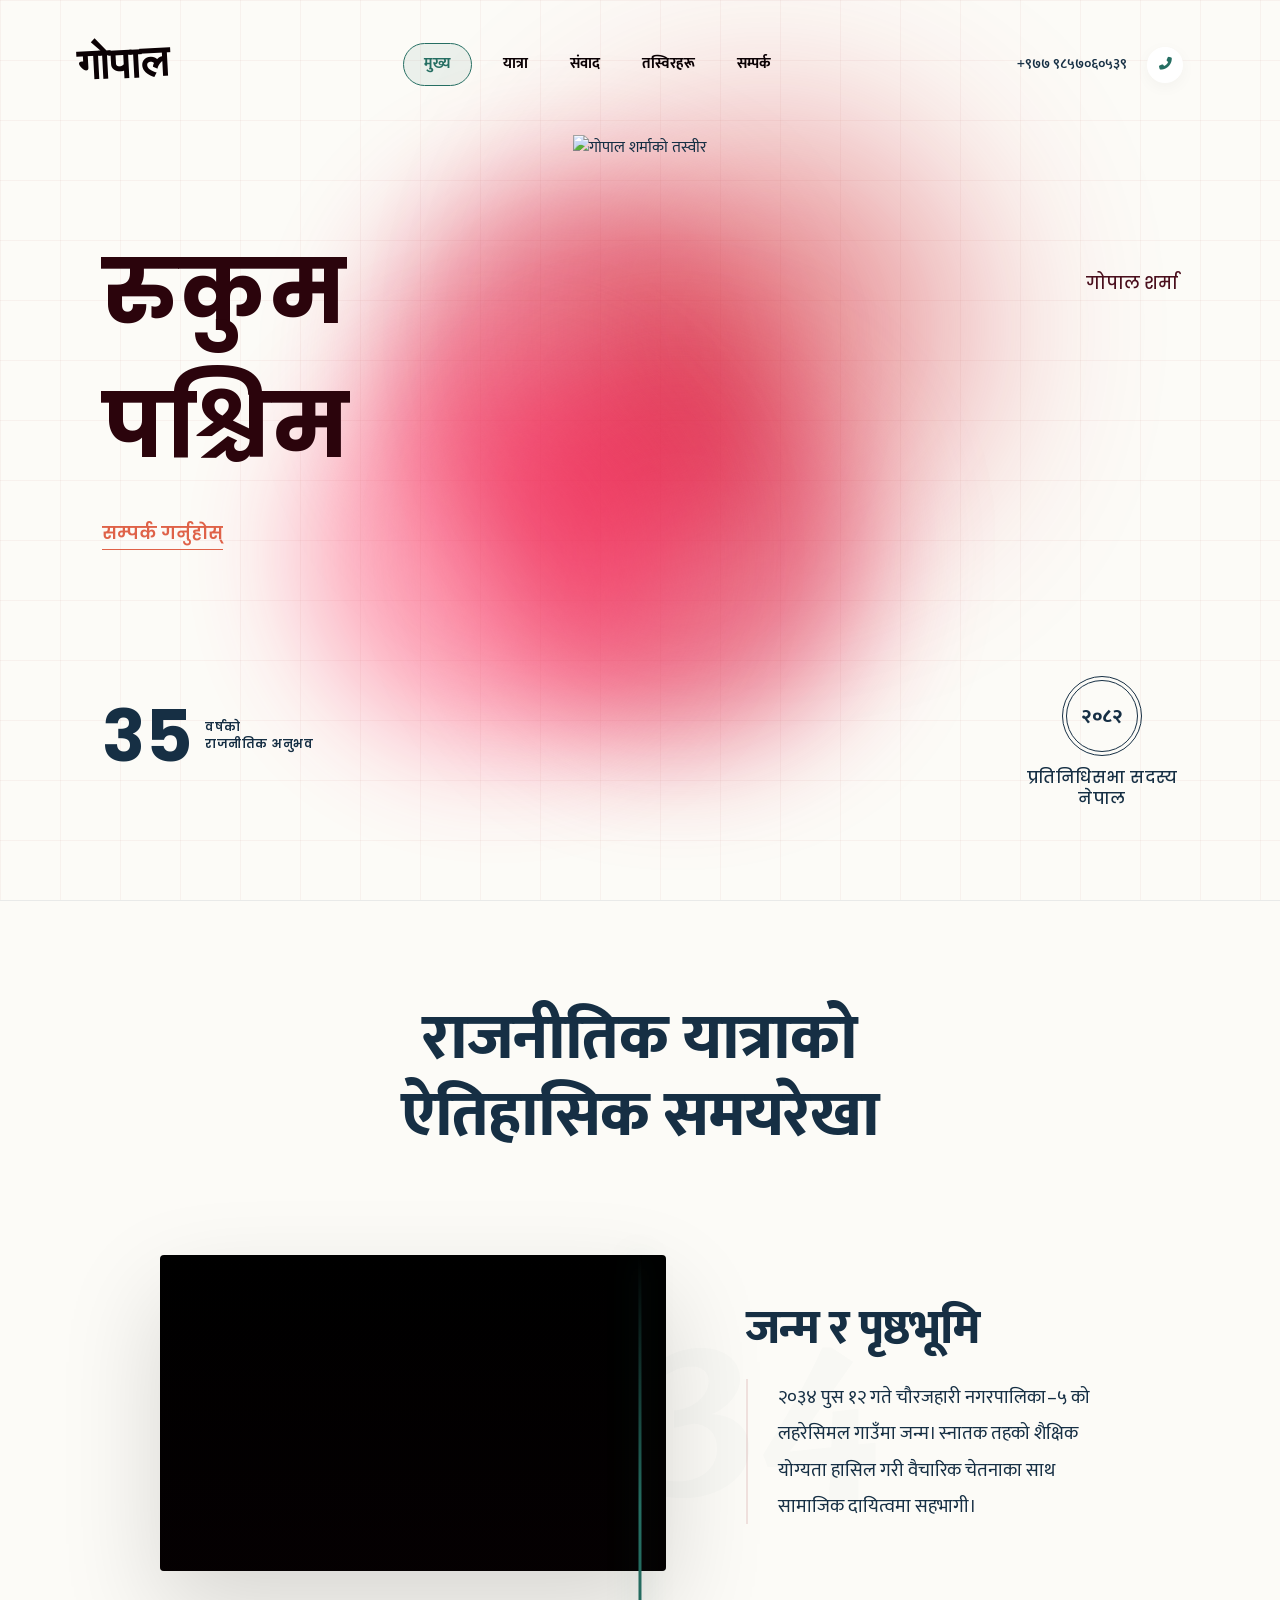
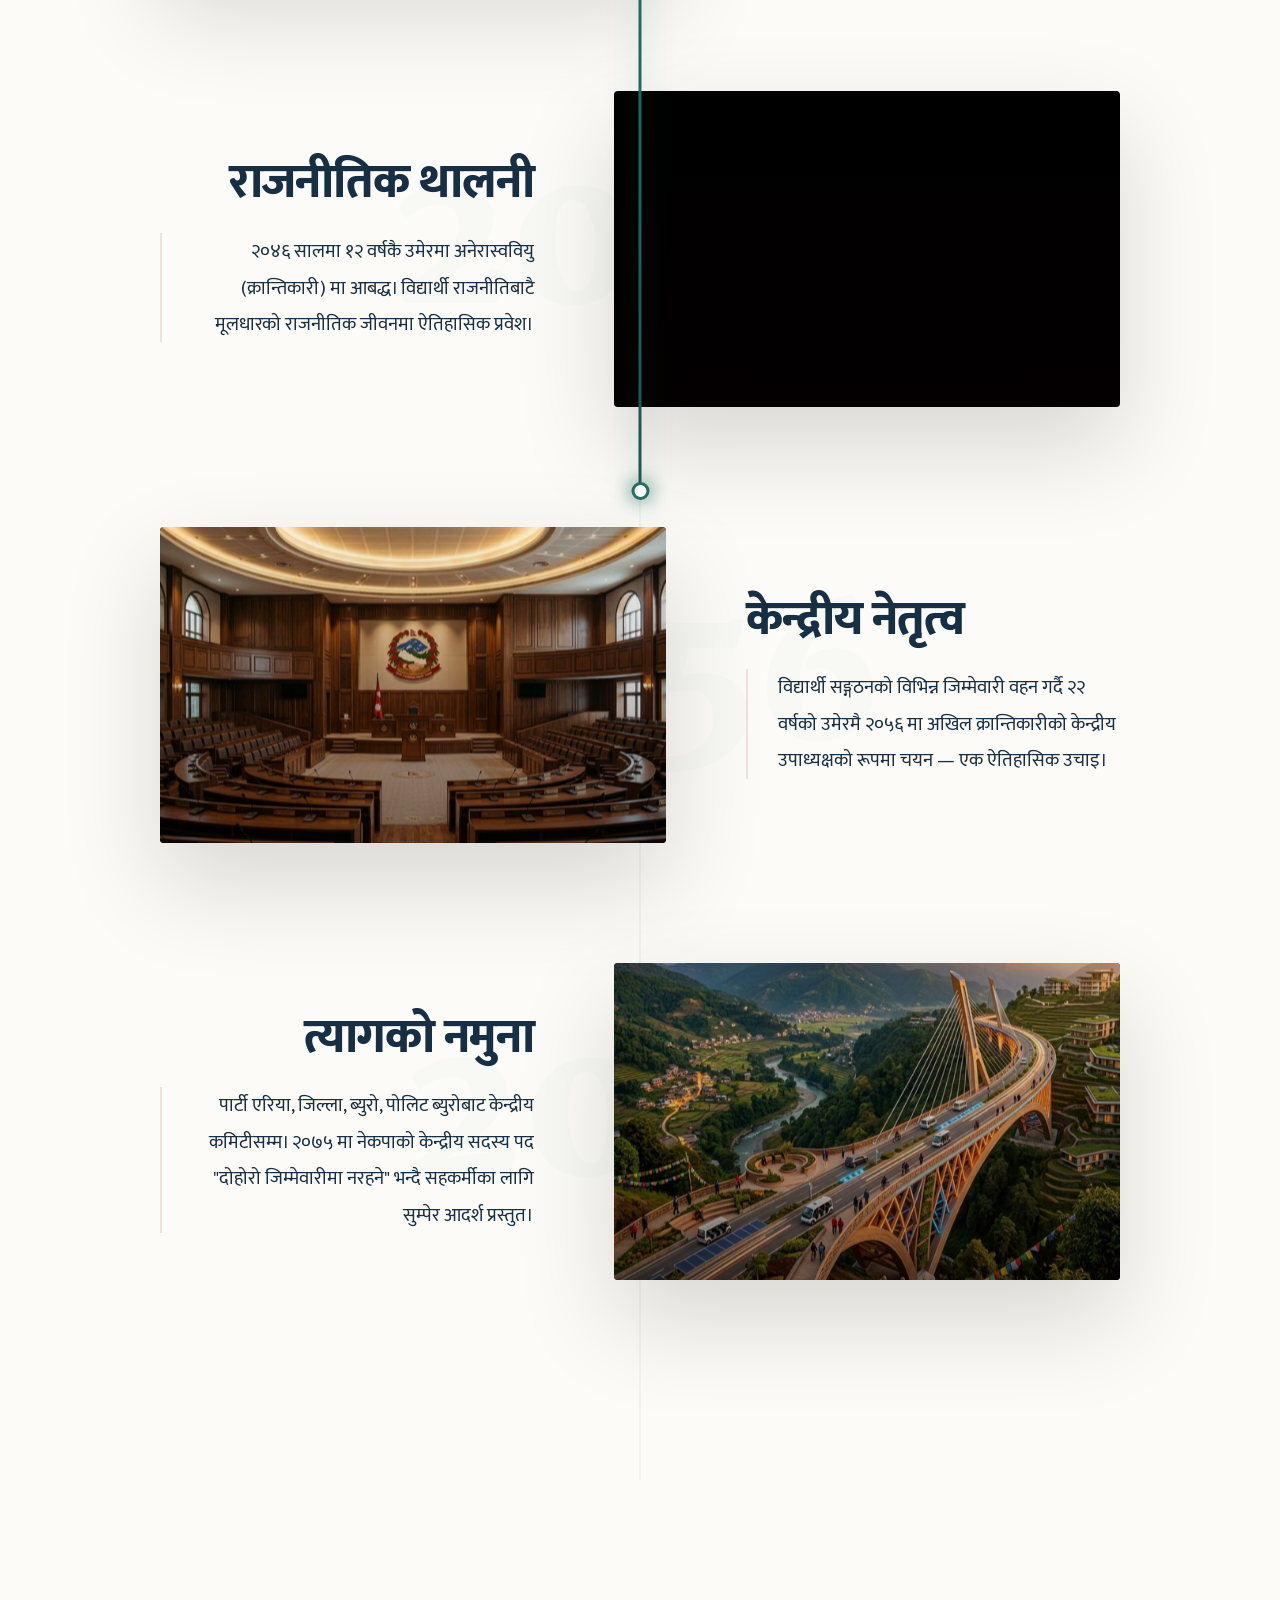
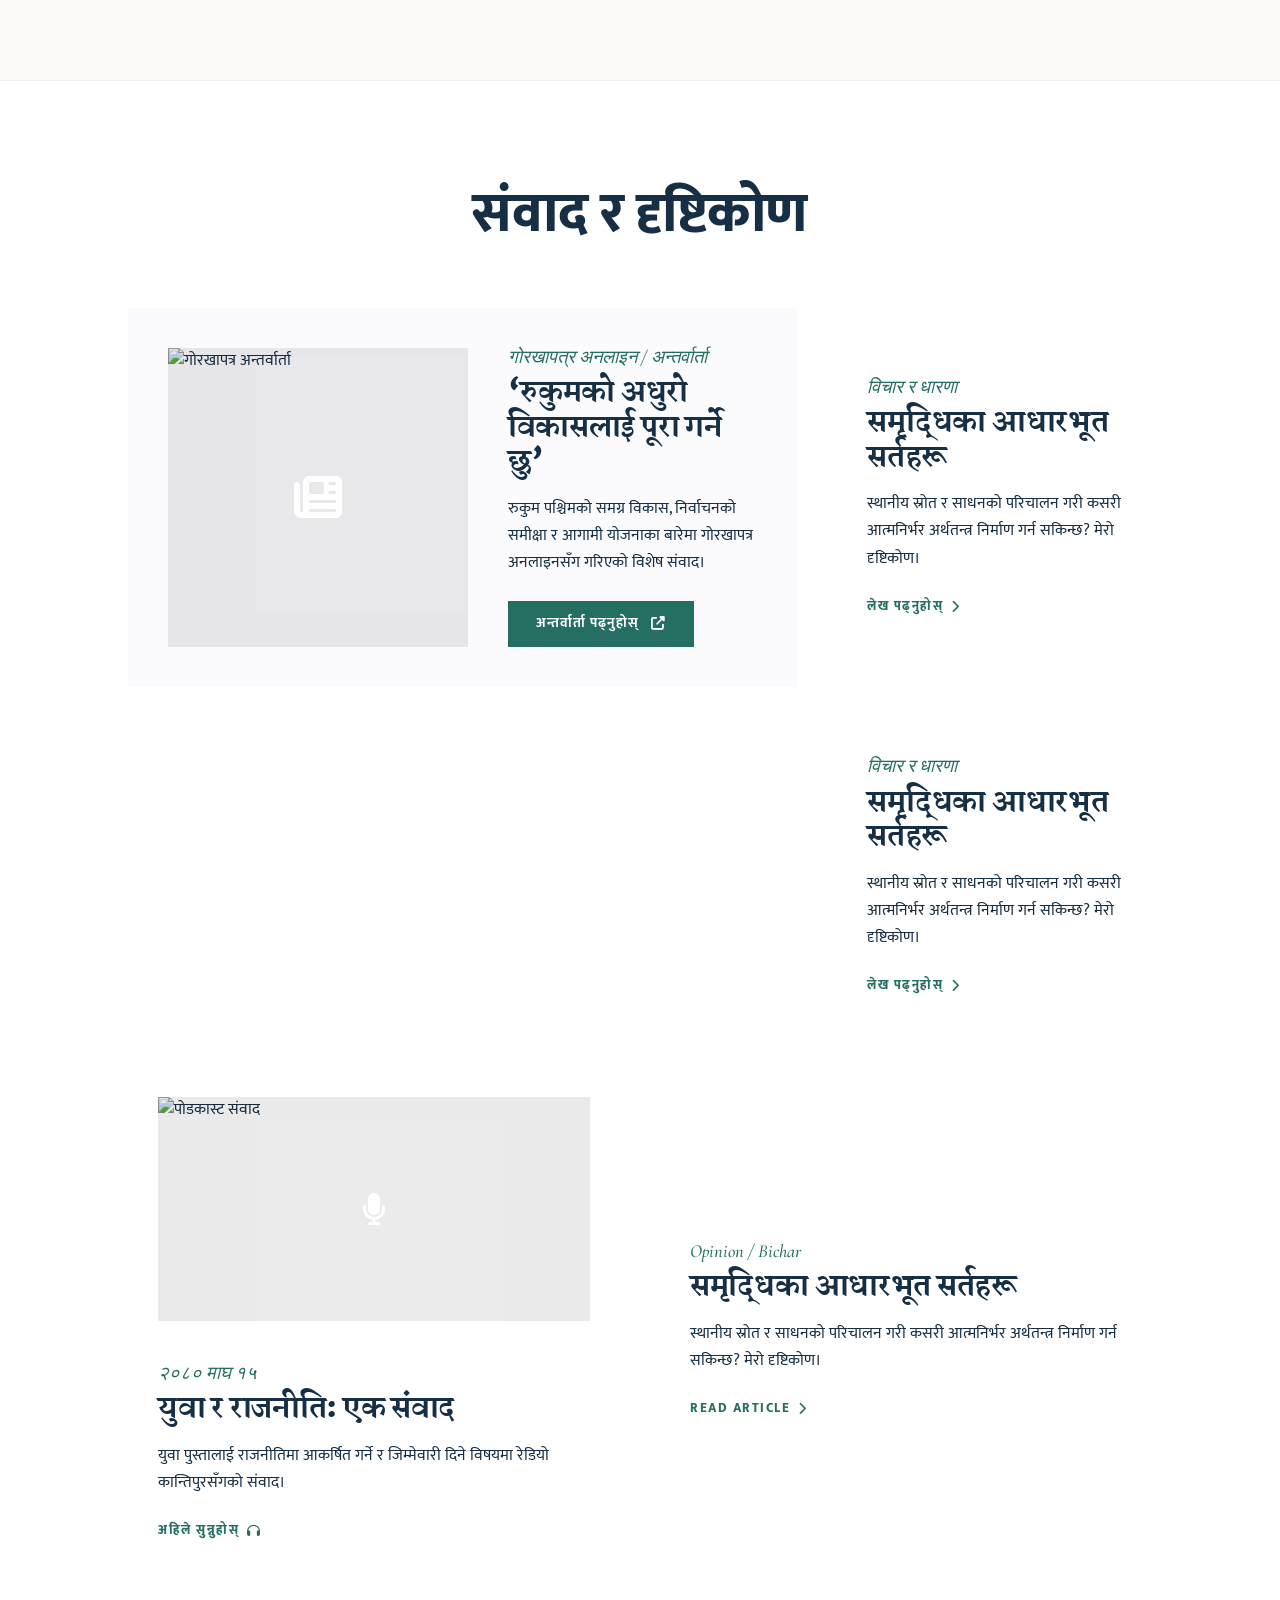
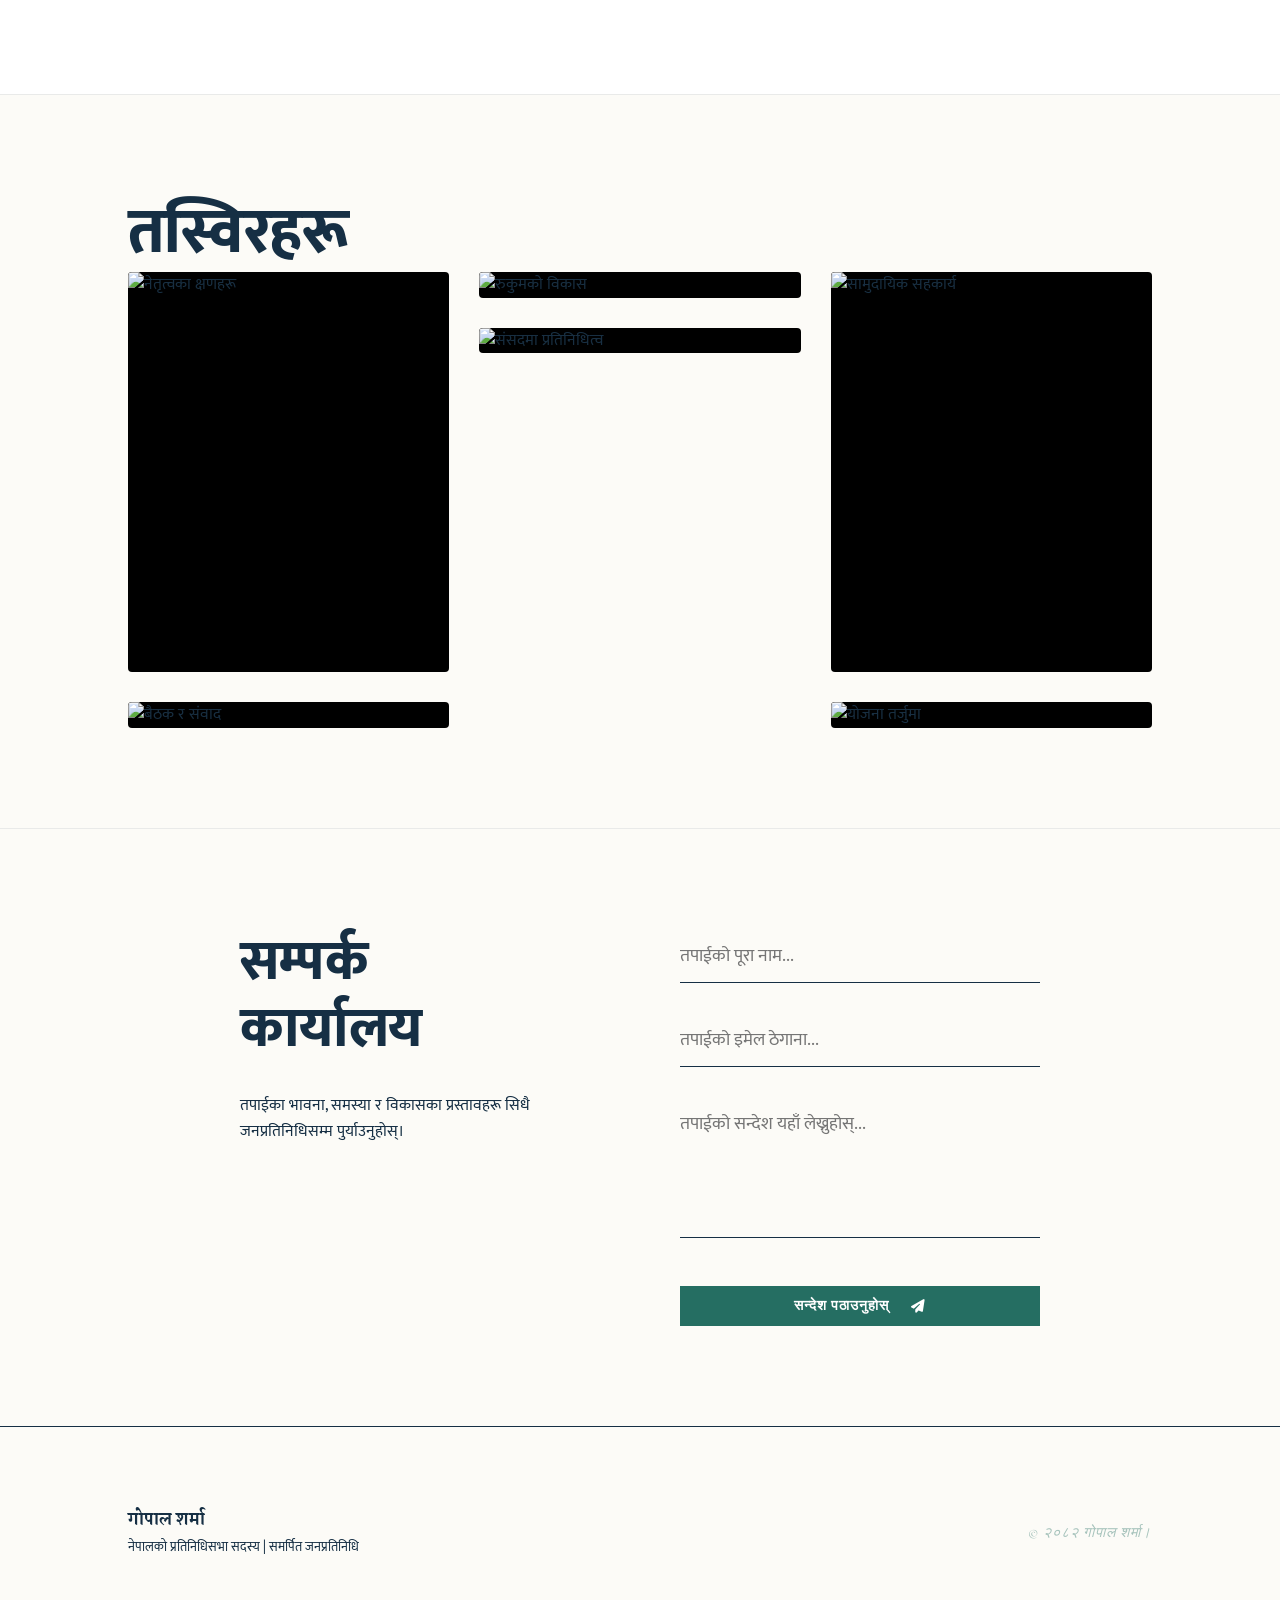
==== index.html @ e1421830 "Add files via upload" ====
<!DOCTYPE html>
<html lang="ne">

<head>
    <meta charset="UTF-8">
    <meta name="viewport" content="width=device-width, initial-scale=1.0">
    <title>गोपाल शर्मा</title>
    <link rel="stylesheet" href="style.css">
    <link rel="stylesheet" href="https://cdnjs.cloudflare.com/ajax/libs/font-awesome/6.4.0/css/all.min.css">
    <meta name="description" content="रुकुम पश्चिमका जनप्रतिनिधि गोपाल शर्माको आधिकारिक संकलन र कार्ययात्राको अभिलेख।">
</head>

<body>

    <div id="cursor"></div>
    <div id="cursor-follower"></div>

    <!-- Cinematic Mobile Nav Overlay -->
    <div class="nav-overlay" id="nav-overlay">
        <button class="nav-overlay-close" id="nav-close" aria-label="Close Menu">
            <i class="fas fa-times"></i>
        </button>

        <div class="nav-overlay-content">
            <div class="nav-overlay-links">
                <a href="#hero" onclick="closeNav()"><span>मुख्य</span></a>
                <a href="#experience" onclick="closeNav()"><span>यात्रा</span></a>
                <a href="#dialogue" onclick="closeNav()"><span>संवाद</span></a>
                <a href="#gallery" onclick="closeNav()"><span>तस्विरहरू</span></a>
                <a href="#contact" onclick="closeNav()"><span>सम्पर्क</span></a>
            </div>

            <div class="nav-overlay-footer">
                <div class="nav-footer-contact">
                    <a href="tel:+9779857060539" class="footer-phone">+९७७ ९८५७०६०५३९</a>
                </div>
                <div class="nav-footer-social">
                    <a href="#"><i class="fab fa-facebook-f"></i></a>
                    <a href="#"><i class="fab fa-twitter"></i></a>
                    <a href="#"><i class="fab fa-instagram"></i></a>
                </div>
                <div class="nav-footer-signature">गोपाल शर्मा</div>
            </div>
        </div>
    </div>

    <!-- Navigation -->
    <nav class="nav-reference">
        <div class="logo-cursive" onclick="window.scrollTo({top:0, behavior:'smooth'})">गोपाल</div>
        <ul class="nav-links nav-links-reference">
            <li><a href="#hero" class="active-pill">मुख्य</a></li>
            <li><a href="#experience">यात्रा</a></li>
            <li><a href="#dialogue">संवाद</a></li>
            <li><a href="#gallery">तस्विरहरू</a></li>
            <li><a href="#contact">सम्पर्क</a></li>
        </ul>
        <div class="nav-contact">
            <span class="phone-number">+९७७ ९८५७०६०५३९</span>
            <div class="phone-icon-circle"><i class="fas fa-phone-alt"></i></div>
            <a href="tel:+9779857060539"><button class="menu-trigger" id="menu-open" aria-label="Menu">
                    <i class="fas fa-bars"></i>
                </button></a>
        </div>
    </nav>

    <!-- ══ HERO — Pixel Perfect Clone ══ -->
    <section class="hero" id="hero">
        <!-- Graphic backdrop (Layered Brush Strokes) -->
        <div class="hero-graphics-container">
            <div class="brush-stroke stroke-1"></div>
            <div class="brush-stroke stroke-2"></div>
            <div class="brush-stroke stroke-3"></div>
            <div class="brush-stroke stroke-4"></div>
        </div>

        <!-- ── Left Content (Headline) ── -->
        <div class="hero-left-content">
            <h1 class="hero-headline">
                <span>रुकुम</span><br><span>पश्चिम</span>
            </h1>
            <a href="#contact" class="hero-sublink">सम्पर्क गर्नुहोस्</a>
        </div>

        <!-- ── Right Content (Philosophy) ── -->
        <div class="hero-right-content">
            <p class="hero-philosophy">
                गोपाल शर्मा
            </p>
        </div>

        <!-- ── Central Photo ── -->
        <div class="hero-photo-wrapper">
            <!-- Cutout portrait with transparent background -->
            <img src="gopal_sharma_cutout_1774948306311.png" alt="गोपाल शर्माको तस्वीर"
                style="mix-blend-mode: multiply;">
        </div>

        <!-- ── Stats Group ── -->
        <div id="hero-stats-group">
            <div class="hero-bottom-left">
                <div class="hero-exp-number">३५</div>
                <div class="hero-exp-text">वर्षको<br>राजनीतिक अनुभव</div>
            </div>

            <div class="hero-bottom-right">
                <div class="hero-seal">
                    <!-- <i class="fas fa-flag" style="margin-top: 25px; margin-bottom: 2px;"></i> -->
                    <span>२०८२</span>
                </div>
                <div class="hero-cert-text">
                    प्रतिनिधिसभा सदस्य<br>नेपाल
                </div>
            </div>
        </div>
    </section>

    <!-- Section: Animated Documentary Timeline -->
    <section class="section" id="experience" style="border-top: var(--border-fine); overflow: hidden;">
        <div class="section-header reveal" style="margin-bottom: 40px; text-align: center;">
            <h2 style="font-size: 4rem;">राजनीतिक यात्राको <br>ऐतिहासिक समयरेखा</h2>
        </div>

        <div class="timeline-container">
            <div class="timeline-line"></div>
            <div class="timeline-progress" id="timeline-progress"></div>

            <!-- Milestone 1 -->
            <div class="timeline-item reveal" data-year="2034" data-color="#fdfdfb">
                <div class="timeline-media">
                    <img src="https://images.unsplash.com/photo-1544256718-3bcf237f3974?auto=format&fit=crop&q=80&w=800"
                        alt="जन्मस्थल" class="parallax-img">
                </div>
                <div class="timeline-content">
                    <h3>जन्म र पृष्ठभूमि</h3>
                    <p>२०३४ पुस १२ गते चौरजहारी नगरपालिका–५ को लहरेसिमल गाउँमा जन्म। स्नातक तहको शैक्षिक योग्यता हासिल
                        गरी वैचारिक चेतनाका साथ सामाजिक दायित्वमा सहभागी।</p>
                </div>
            </div>

            <!-- Milestone 2 -->
            <div class="timeline-item reveal" data-year="2046" data-color="#fbfdfc">
                <div class="timeline-media">
                    <img src="https://images.unsplash.com/photo-1517486808906-6ca8b3f04846?auto=format&fit=crop&q=80&w=800"
                        alt="राजनीतिक प्रवेश" class="parallax-img">
                </div>
                <div class="timeline-content">
                    <h3>राजनीतिक थालनी</h3>
                    <p>२०४६ सालमा १२ वर्षकै उमेरमा अनेरास्ववियु (क्रान्तिकारी) मा आबद्ध। विद्यार्थी राजनीतिबाटै मूलधारको
                        राजनीतिक जीवनमा ऐतिहासिक प्रवेश।</p>
                </div>
            </div>

            <!-- Milestone 3 -->
            <div class="timeline-item reveal" data-year="2056" data-color="#f2f5f7">
                <div class="timeline-media">
                    <img src="parliament.png" alt="संसदमा नेतृत्व" class="parallax-img">
                </div>
                <div class="timeline-content">
                    <h3>केन्द्रीय नेतृत्व</h3>
                    <p>विद्यार्थी सङ्गठनको विभिन्न जिम्मेवारी वहन गर्दै २२ वर्षको उमेरमै २०५६ मा अखिल क्रान्तिकारीको
                        केन्द्रीय उपाध्यक्षको रूपमा चयन — एक ऐतिहासिक उचाइ।</p>
                </div>
            </div>

            <!-- Milestone 4 -->
            <div class="timeline-item reveal" data-year="2075" data-color="#fdf5f0">
                <div class="timeline-media">
                    <img src="vision.png" alt="त्याग र निष्ठा" class="parallax-img">
                </div>
                <div class="timeline-content">
                    <h3>त्यागको नमुना</h3>
                    <p>पार्टी एरिया, जिल्ला, ब्युरो, पोलिट ब्युरोबाट केन्द्रीय कमिटीसम्म। २०७५ मा नेकपाको केन्द्रीय
                        सदस्य पद "दोहोरो जिम्मेवारीमा नरहने" भन्दै सहकर्मीका लागि सुम्पेर आदर्श प्रस्तुत।</p>
                </div>
            </div>
        </div>
    </section>

    <!-- Section: Dialogue & Perspective (সংवाद र दृष्टिकोण) -->
    <section class="section" id="dialogue" style="background: #fff; border-top: var(--border-fine);">
        <div class="section-header reveal" style="margin-bottom: 60px; text-align: center;">
            <h2 style="font-size: 3.5rem;">संवाद र दृष्टिकोण</h2>
        </div>

        <div class="dialogue-grid">
            <!-- Interview 1 (Actual: Gorkhapatra) -->
            <div class="dialogue-card featured reveal">
                <div class="dialogue-media">
                    <img src="https://images.unsplash.com/photo-1542601906990-b4d3fb778b09?auto=format&fit=crop&q=80&w=1200"
                        alt="गोरखापत्र अन्तर्वार्ता">
                    <div class="play-overlay"><i class="fas fa-newspaper"></i></div>
                </div>
                <div class="dialogue-info">
                    <span class="dialogue-category">गोरखापत्र अनलाइन / अन्तर्वार्ता</span>
                    <h3>‘रुकुमको अधुरो विकासलाई पूरा गर्ने छु’</h3>
                    <p>रुकुम पश्चिमको समग्र विकास, निर्वाचनको समीक्षा र आगामी योजनाका बारेमा गोरखापत्र अनलाइनसँग गरिएको
                        विशेष संवाद।</p>
                    <a href="https://gorkhapatraonline.com/news/197079?sfnsn=mo&fbclid=IwY2xjawQ4HwpleHRuA2FlbQIxMQBzcnRjBmFwcF9pZBAyMjIwMzkxNzg4MjAwODkyAAEeGatjPQT_PVmodezE8gwzXPkPIyHGdI7baO7v7HlEfs2R1VEanMr1zlzvR-w_aem_E6s-AV8Fl-Jhq-TrzzVeHA"
                        target="_blank" class="btn-silk">अन्तर्वार्ता पढ्नुहोस् <i
                            class="fas fa-external-link-alt"></i></a>
                </div>
            </div>

            <!-- Opinion 1 -->
            <div class="dialogue-card reveal">
                <div class="dialogue-info">
                    <span class="dialogue-category">विचार र धारणा</span>
                    <h3>समृद्धिका आधारभूत सर्तहरू</h3>
                    <p>स्थानीय स्रोत र साधनको परिचालन गरी कसरी आत्मनिर्भर अर्थतन्त्र निर्माण गर्न सकिन्छ? मेरो
                        दृष्टिकोण।</p>
                    <a href="#" class="btn-silk-text">लेख पढ्नुहोस् <i class="fas fa-chevron-right"></i></a>
                </div>
            </div>

            <!-- Opinion 1 -->
            <div class="dialogue-card reveal">
                <div class="dialogue-info">
                    <span class="dialogue-category">विचार र धारणा</span>
                    <h3>समृद्धिका आधारभूत सर्तहरू</h3>
                    <p>स्थानीय स्रोत र साधनको परिचालन गरी कसरी आत्मनिर्भर अर्थतन्त्र निर्माण गर्न सकिन्छ? मेरो
                        दृष्टिकोण।</p>
                    <a href="#" class="btn-silk-text">लेख पढ्नुहोस् <i class="fas fa-chevron-right"></i></a>
                </div>
            </div>

            <!-- Interview 2 -->
            <div class="dialogue-card reveal">
                <div class="dialogue-media">
                    <img src="https://images.unsplash.com/photo-1590602847861-f357a9332bbc?auto=format&fit=crop&q=80&w=800"
                        alt="पोडकास्ट संवाद">
                    <div class="play-overlay-small"><i class="fas fa-microphone"></i></div>
                </div>
                <div class="dialogue-info">
                    <span class="dialogue-date">२०८० माघ १५</span>
                    <h3>युवा र राजनीति: एक संवाद</h3>
                    <p>युवा पुस्तालाई राजनीतिमा आकर्षित गर्ने र जिम्मेवारी दिने विषयमा रेडियो कान्तिपुरसँगको संवाद।</p>
                    <a href="#" class="btn-silk-text">अहिले सुन्नुहोस् <i class="fas fa-headphones"></i></a>
                </div>
            </div>

            <!-- Opinion 1 -->
            <div class="dialogue-card reveal">
                <div class="dialogue-info">
                    <span class="dialogue-category">Opinion / Bichar</span>
                    <h3>समृद्धिका आधारभूत सर्तहरू</h3>
                    <p>स्थानीय स्रोत र साधनको परिचालन गरी कसरी आत्मनिर्भर अर्थतन्त्र निर्माण गर्न सकिन्छ? मेरो
                        दृष्टिकोण।</p>
                    <a href="#" class="btn-silk-text">Read Article <i class="fas fa-chevron-right"></i></a>
                </div>
            </div>
        </div>
    </section>

    <!-- ══ Media Gallery — Journey in Pictures ══ -->
    <section class="section" id="gallery" style="background: var(--bg-cream); border-top: var(--border-fine);">
        <div class="reveal">
            <div class="section-header">
                <h2 style="font-size: 4rem;">तस्विरहरू</h2>
            </div>

            <div class="gallery-grid">
                <div class="gallery-item tall">
                    <img src="https://images.unsplash.com/photo-1529107386315-e1a2ed48a620?q=80&w=2070&auto=format&fit=crop"
                        alt="नेतृत्वका क्षणहरू">
                </div>
                <div class="gallery-item">
                    <img src="https://images.unsplash.com/photo-1517048676732-d65bc937f952?q=80&w=2070&auto=format&fit=crop"
                        alt="बैठक र संवाद">
                </div>
                <div class="gallery-item wide">
                    <img src="https://images.unsplash.com/photo-1511632765486-a01980e01a18?q=80&w=2070&auto=format&fit=crop"
                        alt="रुकुमको विकास">
                </div>
                <div class="gallery-item">
                    <img src="https://images.unsplash.com/photo-1540317580384-e5d43616b9aa?q=80&w=1974&auto=format&fit=crop"
                        alt="संसदमा प्रतिनिधित्व">
                </div>
                <div class="gallery-item tall">
                    <img src="https://images.unsplash.com/photo-1531482615713-2afd69097998?q=80&w=2070&auto=format&fit=crop"
                        alt="सामुदायिक सहकार्य">
                </div>
                <div class="gallery-item">
                    <img src="https://images.unsplash.com/photo-1517245386807-bb43f82c33c4?q=80&w=2070&auto=format&fit=crop"
                        alt="योजना तर्जुमा">
                </div>
            </div>
        </div>
    </section>

    <!-- ══ Cinematic Media Lightbox ══ -->
    <div id="lightbox-modal" class="lightbox-modal">
        <span class="lightbox-close" id="lightbox-close">&times;</span>
        <div class="lightbox-content">
            <img id="lightbox-img" src="" alt="पूरा स्क्रीन तस्विर">
        </div>
    </div>

    <!-- Contact -->
    <section class="section" id="contact" style="border-top: var(--border-fine);">
        <div class="reveal">
            <div style="max-width: 800px; margin: 0 auto; display: grid; grid-template-columns: 1fr 1fr; gap: 80px;">
                <div>
                    <h2 style="font-size: 3.5rem;">सम्पर्क <br>कार्यालय</h2>
                    <p style="margin-top: 30px; color: var(--text-dim);">तपाईका भावना, समस्या र विकासका प्रस्तावहरू सिधै
                        जनप्रतिनिधिसम्म पुर्याउनुहोस्।</p>
                </div>
                <form id="contact-form" style="text-align: left;">
                    <div style="margin-bottom: 30px;">
                        <input type="text" name="name" required placeholder="तपाईको पूरा नाम..."
                            style="width:100%; background: transparent; border: none; border-bottom: 1px solid var(--text); padding: 12px 0; outline: none; font-family: 'Mukta'; font-size: 1.1rem; color: var(--text);">
                    </div>
                    <div style="margin-bottom: 30px;">
                        <input type="email" name="email" required placeholder="तपाईको इमेल ठेगाना..."
                            style="width:100%; background: transparent; border: none; border-bottom: 1px solid var(--text); padding: 12px 0; outline: none; font-family: 'Mukta'; font-size: 1.1rem; color: var(--text);">
                    </div>
                    <!-- Honeypot (Spam Protection) -->
                    <input type="text" name="_gotcha" style="display:none">
                    <div style="margin-bottom: 40px;">
                        <textarea name="message" required placeholder="तपाईको सन्देश यहाँ लेख्नुहोस्..." rows="4"
                            style="width:100%; background: transparent; border: none; border-bottom: 1px solid var(--text); padding: 12px 0; outline: none; font-family: 'Mukta'; font-size: 1.1rem; color: var(--text); resize: none;"></textarea>
                    </div>
                    <button type="submit" class="btn-silk" id="submit-btn"
                        style="width: 100%; justify-content: center; border: none; cursor: pointer;">
                        <span>सन्देश पठाउनुहोस्</span>
                        <i class="fas fa-paper-plane" style="margin-left: 10px;"></i>
                    </button>
                </form>

                <!-- Cinematic Success Modal -->
                <div id="success-modal" class="success-modal">
                    <div class="success-card">
                        <div class="success-icon"><i class="fas fa-check"></i></div>
                        <h2>सन्देश प्राप्त भयो!</h2>
                        <p>हामी तपाईंको सन्देशको समीक्षा गर्नेछौं र चाँडै सम्पर्क गर्नेछौं।</p>
                        <button onclick="closeSuccessModal()" class="btn-silk-text">बन्द गर्नुहोस्</button>
                    </div>
                </div>
            </div>
        </div>
    </section>

    <!-- Footer -->
    <footer
        style="padding: 80px 10%; border-top: 1px solid var(--text); display: flex; justify-content: space-between; align-items: center; flex-wrap: wrap; gap: 20px;">
        <div>
            <div class="logo" style="font-family: 'Martel'; font-weight: 900;">गोपाल शर्मा</div>
            <p style="font-size: 0.8rem; color: var(--text-dim); margin-top: 5px;">नेपालको प्रतिनिधिसभा सदस्य | समर्पित
                जनप्रतिनिधि</p>
        </div>
        <p class="label-eng" style="opacity: 0.4;">&copy; २०८२ गोपाल शर्मा।</p>
    </footer>

    <script src="script.js"></script>
    <script>
        // Mobile nav toggle
        const menuOpen = document.getElementById('menu-open');
        const navOverlay = document.getElementById('nav-overlay');
        const navClose = document.getElementById('nav-close');

        menuOpen && menuOpen.addEventListener('click', () => {
            navOverlay.classList.add('open');
        });
        navClose && navClose.addEventListener('click', closeNav);

        function closeNav() {
            navOverlay.classList.remove('open');
        }

        // Close overlay on anchor click
        document.querySelectorAll('.nav-overlay a').forEach(a => {
            a.addEventListener('click', () => {
                closeNav();
                const target = document.querySelector(a.getAttribute('href'));
                if (target) window.scrollTo({ top: target.offsetTop, behavior: 'smooth' });
            });
        });
    </script>
</body>

</html>
---- style.css ----
@import url('https://fonts.googleapis.com/css2?family=Caveat:wght@600;700&family=Cormorant+Garamond:ital,wght@0,300;0,400;0,500;0,600;0,700;1,300;1,400;1,500;1,600;1,700&family=Martel:wght@200;300;400;600;700;800;900&family=Mukta:wght@400;500;600;700;800&family=Poppins:wght@300;400;500;600;700;800;900&display=swap');

:root {
    --bg: #fcfbf7;
    /* Exact cream from image */
    --primary: #256e62;
    /* Teal brush */
    --accent: #df6248;
    /* Rust text */
    --text: #162f44;
    /* Dark Navy text */
    --text-dim: #162f44;
    --border: rgba(22, 47, 68, 0.1);
    --border-fine: 1px solid rgba(22, 47, 68, 0.08);
}

* {
    margin: 0;
    padding: 0;
    box-sizing: border-box;
}

body {
    background: var(--bg);
    color: var(--text);
    font-family: 'Mukta', 'Poppins', sans-serif;
    line-height: 1.6;
    overflow-x: hidden;
    -webkit-font-smoothing: antialiased;
}

/* --- Grain Texture Overlay --- */
body::after {
    content: "";
    position: fixed;
    top: 0;
    left: 0;
    width: 100%;
    height: 100%;
    background-image: url("https://www.transparenttextures.com/patterns/pinstriped-suit.png");
    /* Sophisticated subtle pattern */
    opacity: 0.05;
    pointer-events: none;
    z-index: 9999;
}

/* --- Custom Cursor (Hidden — using normal cursor) --- */
#cursor,
#cursor-follower {
    display: none;
}

/* --- Typography --- */
h1,
h2,
h3 {
    font-family: 'Mukta', 'Martel', serif;
    font-weight: 900;
    line-height: 1.2;
    letter-spacing: -0.01em;
}

.label-eng {
    font-family: 'Cormorant Garamond', serif;
    font-style: italic;
    font-size: 0.9rem;
    color: var(--primary);
    text-transform: capitalize;
    letter-spacing: 1px;
}

.giant-text {
    font-size: clamp(4rem, 15vw, 12rem);
    position: absolute;
    opacity: 0.05;
    color: var(--primary);
    z-index: -1;
    white-space: nowrap;
    pointer-events: none;
}

/* --- Navigation - Exact Match --- */
.nav-reference {
    position: fixed;
    /* Header stays visible on scroll */
    top: 0;
    left: 0;
    right: 0;
    padding: 30px 6%;
    display: flex;
    justify-content: space-between;
    align-items: center;
    z-index: 1000;
    transition:
        padding 0.5s cubic-bezier(0.16, 1, 0.3, 1),
        background-color 0.5s cubic-bezier(0.16, 1, 0.3, 1),
        box-shadow 0.5s cubic-bezier(0.16, 1, 0.3, 1),
        border-color 0.5s cubic-bezier(0.16, 1, 0.3, 1);
    will-change: padding, background-color;
}

/* Subtle background reveal when scrolling */
.nav-reference.scrolled {
    background-color: rgba(252, 251, 247, 0.98);
    /* Near-solid cream */
    padding: 15px 6%;
    box-shadow: 0 10px 40px rgba(0, 0, 0, 0.05);
    border-bottom: 1px solid rgba(22, 47, 68, 0.05);
    backdrop-filter: blur(8px);
    /* Adds that premium "living" feel */
}

.logo-cursive {
    font-family: 'Caveat', cursive;
    font-size: 2.7rem;
    /* Slightly larger */
    font-weight: 800;
    color: #0b0104;
    /* Matching deepest black-burgundy */
    letter-spacing: 0;
    transform: rotate(-3deg);
    transition: transform 0.4s cubic-bezier(0.34, 1.56, 0.64, 1);
    cursor: pointer;
}

.logo-cursive:hover {
    transform: rotate(0deg) scale(1.1);
    color: var(--primary);
}

.nav-links-reference {
    display: flex;
    flex-wrap: nowrap;
    gap: 20px;
    list-style: none;
    margin: 0;
    padding: 0;
    align-items: center;
}

.nav-links-reference li {
    flex-shrink: 0;
    white-space: nowrap;
    display: flex;
    align-items: center;
}

.nav-links-reference a {
    font-family: 'Mukta', sans-serif;
    font-size: 0.95rem;
    font-weight: 700;
    color: #0b0104;
    text-decoration: none;
    text-transform: none;
    letter-spacing: 0;
    white-space: nowrap;
    display: inline-flex;
    align-items: center;
    position: relative;
    padding: 6px 10px;
    border: 1px solid transparent;
    border-radius: 20px;
    transition: color 0.3s ease, border-color 0.3s ease, background-color 0.3s ease;
}

.nav-links-reference a::after {
    content: '';
    position: absolute;
    bottom: 6px;
    /* Adjusted for new padding */
    left: 50%;
    width: 0;
    height: 1.5px;
    background: var(--primary);
    transition: width 0.25s ease-out, left 0.25s ease-out;
}

.nav-links-reference a:hover {
    color: var(--primary);
}

.nav-links-reference a:hover:not(.active-pill)::after {
    width: calc(100% - 40px);
    /* Account for padding */
    left: 20px;
}

.active-pill {
    color: var(--primary) !important;
    background-color: rgba(37, 110, 98, 0.08) !important;
    border: 1px solid var(--primary) !important;
    border-radius: 50px !important;
    padding: 8px 20px !important;
}

.nav-contact {
    display: flex;
    align-items: center;
    gap: 20px;
}

.phone-number {
    font-size: 0.85rem;
    font-weight: 600;
    color: var(--text);
}

.phone-icon-circle {
    width: 36px;
    height: 36px;
    background: #fff;
    border-radius: 50%;
    display: flex;
    align-items: center;
    justify-content: center;
    color: var(--primary);
    font-size: 0.8rem;
    box-shadow: 0 4px 15px rgba(0, 0, 0, 0.04);
    transition: transform 0.4s cubic-bezier(0.34, 1.56, 0.64, 1), background 0.3s, color 0.3s;
    cursor: pointer;
}

.phone-icon-circle:hover {
    transform: scale(1.15) rotate(15deg);
    background: var(--primary);
    color: #fff;
}

/* ══════════════════════════════════════════
   HERO — Editorial Centered Layout
   ══════════════════════════════════════════ */
.hero {
    position: relative;
    width: 100%;
    min-height: 100vh;
    /* Restored for full-screen impact */
    display: flex;
    justify-content: center;
    align-items: flex-end;
    background: var(--bg);
    overflow: hidden;
    padding: 100px 5% 0;
    /* No bottom padding for seamless floor */
}

/* ── Graphic backdrop behind photo (Layered Strokes) ── */
.hero-graphics-container {
    position: absolute;
    top: 0;
    /* Moving back to top as requested */
    left: 0;
    right: 0;
    width: 100vw;
    /* Full width for balanced motion */
    height: 100vh;
    z-index: 0;
    /* Removed mix-blend-mode: multiply to avoid muddy overlap */
    opacity: 0.6;
    /* Lowered opacity for a lighter feel */
    animation: fade-in 1.5s ease-out forwards;
    overflow: hidden;
    /* Keep all motion contained */
}

/* Base style for the blobs — centered within the full-width container */
.brush-stroke {
    position: absolute;
    top: 25%;
    left: 35%;
    /* Centered behind the portrait area */
    width: 30vw;
    height: 30vw;
    background-color: crimson;
    border-radius: 50%;
    filter: blur(60px);
    opacity: 0.7;
    transition: all 1s ease;
}

/* Offsetting and scaling the strokes to create the multi-line effect */
.stroke-1 {
    animation: float-1 7s ease-in-out infinite;
    opacity: 0.5;
    left: 30%;
    top: 20%;
}

.stroke-2 {
    animation: float-2 9s ease-in-out infinite;
    opacity: 0.5;
    background-color: #d11a2a;
    /* Brighter crimson */
    filter: blur(100px);
    left: 45%;
    top: 15%;
}

.stroke-3 {
    animation: float-3 8s ease-in-out infinite;
    opacity: 0.55;
    left: 38%;
    top: 40%;
}

.stroke-4 {
    animation: float-4 10s ease-in-out infinite alternate;
    opacity: 0.45;
    background-color: #ff3366;
    left: 24%;
    top: 40%;
}

@keyframes float-1 {

    0%,
    100% {
        transform: translate(-15%, -15%) scale(0.85) rotate(-10deg);
        border-radius: 30% 70% 70% 30% / 30% 30% 70% 70%;
    }

    50% {
        transform: translate(15%, 10%) scale(1.15) rotate(20deg);
        border-radius: 70% 30% 50% 50% / 30% 60% 40% 70%;
    }
}

@keyframes float-2 {

    0%,
    100% {
        transform: translate(15%, 5%) scale(1.15) rotate(20deg);
        border-radius: 70% 30% 50% 50% / 30% 60% 40% 70%;
    }

    50% {
        transform: translate(-10%, -20%) scale(0.85) rotate(-15deg);
        border-radius: 30% 70% 70% 30% / 30% 30% 70% 70%;
    }
}

@keyframes float-3 {

    0%,
    100% {
        transform: translate(-15%, 20%) scale(0.8) rotate(-15deg);
        border-radius: 30% 70% 70% 30% / 30% 30% 70% 70%;
    }

    50% {
        transform: translate(25%, -15%) scale(1.05) rotate(15deg);
        border-radius: 40% 60% 70% 30% / 40% 50% 60% 50%;
    }
}

@keyframes float-4 {

    0%,
    100% {
        transform: translate(20%, -25%) scale(0.9) rotate(15deg);
        border-radius: 50% 50% 30% 70% / 50% 50% 70% 30%;
    }

    50% {
        transform: translate(-20%, 20%) scale(1.15) rotate(-20deg);
        border-radius: 70% 30% 50% 50% / 30% 60% 40% 70%;
    }
}



/* ── Central Photo ── */
.hero-photo-wrapper {
    position: relative;
    z-index: 2;
    height: 85vh;
    max-width: 600px;
    display: flex;
    align-items: flex-end;
    animation: slide-up-reveal 1.2s cubic-bezier(0.16, 1, 0.3, 1) forwards;
    transition: transform 0.3s ease-out;
    will-change: transform;
}

.hero-photo-wrapper:hover {
    transform: scale(1.01) translateY(-3px);
}

.hero-photo-wrapper img {
    height: 100%;
    width: auto;
    object-fit: contain;
    object-position: bottom center;
    /* Removed heavy shadow to match the flat cutout look of reference */
}

/* ── Left Content (Headline) ── */
.hero-left-content {
    position: absolute;
    left: 8%;
    top: 25%;
    z-index: 3;
    max-width: 500px;
}

.hero-headline {
    font-family: 'Poppins', sans-serif;
    font-size: clamp(3.5rem, 7vw, 6.5rem);
    font-weight: 700;
    line-height: 1.50;
    color: #2b040c;
    /* Deep rich burgundy-black instead of flat navy or white */
    letter-spacing: 0.02em;
    /* Adjusted for Nepali matras */
    opacity: 0;
    animation: fade-up 0.8s 0.3s ease-out forwards;
}

.hero-sublink {
    display: inline-block;
    margin-top: 25px;
    font-family: 'Poppins', sans-serif;
    font-size: 1.1rem;
    font-weight: 600;
    color: var(--accent);
    text-decoration: none;
    padding-bottom: 2px;
    border-bottom: 1px solid var(--accent);
    transition: 0.3s;
    opacity: 0;
    animation: fade-up 0.8s 0.45s ease-out forwards;
}

/* ── Right Content (Philosophy) ── */
.hero-right-content {
    position: absolute;
    right: 8%;
    top: 30%;
    z-index: 3;
    max-width: 260px;
    opacity: 0;
    animation: fade-up 0.8s 0.6s ease-out forwards;
}

.hero-philosophy {
    font-family: 'Poppins', sans-serif;
    font-size: 1.05rem;
    font-weight: 500;
    line-height: 1.6;
    color: #4a0f1d;
    /* Slightly lighter rich crimson-dark for the subtext */
}

/* ── Bottom Left Element (Experience) ── */
.hero-bottom-left {
    position: absolute;
    left: 8%;
    bottom: 15%;
    z-index: 3;
    display: flex;
    align-items: center;
    gap: 12px;
    opacity: 0;
    animation: fade-up 0.8s 0.75s ease-out forwards;
}

.hero-exp-number {
    font-family: 'Poppins', sans-serif;
    font-size: 4.5rem;
    font-weight: 700;
    color: var(--text);
    line-height: 0.8;
}

.hero-exp-text {
    font-family: 'Poppins', sans-serif;
    font-size: 0.75rem;
    font-weight: 600;
    letter-spacing: 0.5px;
    text-transform: uppercase;
    color: var(--text);
    line-height: 1.4;
}

/* ── Bottom Right Element (Badge) ── */
.hero-bottom-right {
    position: absolute;
    right: 8%;
    bottom: 10%;
    z-index: 3;
    display: flex;
    flex-direction: column;
    align-items: center;
    gap: 12px;
    opacity: 0;
    animation: fade-up 0.8s 0.9s ease-out forwards;
}

.hero-seal {
    width: 80px;
    height: 80px;
    border: 1px solid var(--text);
    border-radius: 50%;
    display: flex;
    flex-direction: column;
    align-items: center;
    justify-content: center;
    color: var(--text);
    position: relative;
}

.hero-seal::before {
    content: '';
    position: absolute;
    inset: 3px;
    border: 1px solid var(--text);
    border-radius: 50%;
}

.hero-seal i {
    font-size: 1.4rem;
    margin-bottom: 2px;
}

.hero-seal span {
    font-family: 'Mukta', sans-serif;
    font-size: 1.2rem;
    letter-spacing: 0px;
    font-weight: 1000;
}

.hero-cert-text {
    font-family: 'Poppins', sans-serif;
    font-size: 1rem;
    font-weight: 500;
    letter-spacing: 0.5px;
    text-transform: uppercase;
    text-align: center;
    color: var(--text);
    line-height: 1.3;
}

/* ── Keyframes ── */
@keyframes fade-up {
    from {
        opacity: 0;
        transform: translateY(30px);
    }

    to {
        opacity: 1;
        transform: translateY(0);
    }
}

@keyframes slide-up-reveal {
    from {
        opacity: 0;
        transform: translateY(50px);
    }

    to {
        opacity: 1;
        transform: translateY(0);
    }
}

@keyframes fade-in {
    from {
        opacity: 0;
    }

    to {
        opacity: 0.08;
    }
}



/* ── Architectural grid lines ── */
.hero::before {
    content: '';
    position: absolute;
    top: 0;
    /* Returning to top as requested */
    left: 0;
    right: 0;
    bottom: 0;
    background-image:
        linear-gradient(rgba(139, 0, 0, 0.04) 1px, transparent 1px),
        linear-gradient(90deg, rgba(139, 0, 0, 0.04) 1px, transparent 1px);
    background-size: 60px 60px;
    pointer-events: none;
    z-index: 0;
}

/* ── Left content panel ── */
.hero-left {
    display: flex;
    flex-direction: column;
    justify-content: center;
    padding: 160px 60px 100px 10%;
    position: relative;
    z-index: 2;
}

/* Vertical accent line */
.hero-left::before {
    content: '';
    position: absolute;
    top: 0;
    /* Moving back to top */
    left: 10%;
    width: 2px;
    height: 0;
    background: linear-gradient(to bottom, transparent 0%, var(--primary) 40%, var(--primary) 100%);
    animation: line-drop 1s 0.2s ease forwards;
}

@keyframes line-drop {
    to {
        height: 140px;
    }
}

/* ── Right image panel ── */
.hero-right {
    position: relative;
    overflow: hidden;
    clip-path: polygon(8% 0%, 100% 0%, 100% 100%, 0% 100%);
    background: #1a0a0a;
}

.hero-right img {
    width: 100%;
    height: 100%;
    object-fit: cover;
    object-position: top center;
    opacity: 0;
    transform: scale(1.06);
    animation: img-enter 1.6s 0.5s cubic-bezier(0.16, 1, 0.3, 1) forwards;
    mix-blend-mode: luminosity;
    filter: contrast(1.1);
}

@keyframes img-enter {
    to {
        opacity: 0.75;
        transform: scale(1);
    }
}

/* Crimson photo overlay */
.hero-right::before {
    content: '';
    position: absolute;
    inset: 0;
    background:
        linear-gradient(160deg, rgba(139, 0, 0, 0.55) 0%, transparent 50%),
        linear-gradient(to top, rgba(0, 0, 0, 0.6) 0%, transparent 40%);
    z-index: 1;
}

/* Accent bar */
.hero-right::after {
    content: '';
    position: absolute;
    top: 20%;
    right: 0;
    width: 4px;
    height: 60%;
    background: var(--primary);
    z-index: 2;
}

/* ── Image overlay content (name on photo) ── */
.hero-photo-label {
    position: absolute;
    bottom: 48px;
    left: 14%;
    z-index: 3;
    color: #fff;
}

.hero-photo-label h2 {
    font-family: 'Martel', serif;
    font-size: 1.1rem;
    font-weight: 700;
    letter-spacing: 3px;
    text-transform: uppercase;
    opacity: 0;
    animation: fade-up 0.8s 1.2s ease forwards;
}

.hero-photo-label p {
    font-family: 'Cormorant Garamond', serif;
    font-style: italic;
    font-size: 0.85rem;
    opacity: 0.7;
    opacity: 0;
    animation: fade-up 0.8s 1.35s ease forwards;
}

/* ── Eyebrow ── */
.hero-eyebrow {
    display: flex;
    align-items: center;
    gap: 14px;
    margin-bottom: 20px;
    opacity: 0;
    animation: fade-up 0.7s 0.5s ease forwards;
}

.hero-eyebrow-line {
    width: 36px;
    height: 2px;
    background: var(--primary);
}

.hero-eyebrow span {
    font-family: 'Cormorant Garamond', serif;
    font-style: italic;
    font-size: 0.88rem;
    color: var(--primary);
    letter-spacing: 2px;
}

/* ── Giant name ── */
.hero-name {
    font-family: 'Martel', serif;
    font-size: clamp(3.4rem, 6vw, 6.5rem);
    font-weight: 900;
    line-height: 0.95;
    letter-spacing: -0.03em;
    color: var(--text);
    opacity: 0;
    animation: fade-up 0.9s 0.65s ease forwards;
    margin-bottom: 0;
}

.hero-name em {
    color: var(--primary);
    font-style: normal;
    display: block;
}

/* ── Underline flourish ── */
.hero-name-rule {
    width: 0;
    height: 3px;
    background: linear-gradient(to right, var(--primary), transparent);
    margin: 18px 0 22px;
    animation: rule-grow 0.8s 1.0s ease forwards;
}

@keyframes rule-grow {
    to {
        width: 180px;
    }
}

/* ── Position badge ── */
.hero-title {
    font-family: 'Mukta', sans-serif;
    font-size: 0.78rem;
    font-weight: 700;
    color: #fff;
    background: var(--primary);
    display: inline-block;
    padding: 5px 16px;
    letter-spacing: 2px;
    text-transform: uppercase;
    opacity: 0;
    animation: fade-up 0.8s 0.8s ease forwards;
}

/* ── Description ── */
.hero-desc {
    font-size: 1rem;
    line-height: 1.85;
    color: var(--text-dim);
    max-width: 400px;
    margin-top: 22px;
    padding-left: 16px;
    border-left: 2px solid rgba(139, 0, 0, 0.25);
    opacity: 0;
    animation: fade-up 0.8s 0.95s ease forwards;
}

/* ── Stats ── */
.hero-stats {
    display: flex;
    gap: 0;
    margin-top: 44px;
    padding-top: 28px;
    border-top: 1px solid var(--border);
    opacity: 0;
    animation: fade-up 0.8s 1.1s ease forwards;
}

.stat-item {
    flex: 1;
    padding-right: 20px;
    border-right: 1px solid var(--border);
}

.stat-item:last-child {
    border-right: none;
    padding-right: 0;
}

.stat-item:not(:first-child) {
    padding-left: 20px;
}

.stat-number {
    font-family: 'Martel', serif;
    font-size: 2rem;
    font-weight: 900;
    color: var(--primary);
    line-height: 1;
}

.stat-label {
    font-size: 0.68rem;
    color: var(--text-dim);
    margin-top: 4px;
    letter-spacing: 1px;
    text-transform: uppercase;
}

/* ── CTA ── */
.hero-cta {
    display: flex;
    align-items: center;
    gap: 20px;
    margin-top: 36px;
    flex-wrap: wrap;
    opacity: 0;
    animation: fade-up 0.8s 1.25s ease forwards;
}

.hero-cta a.btn-outline {
    font-family: 'Cormorant Garamond', serif;
    font-style: italic;
    font-size: 1rem;
    color: var(--text-dim);
    text-decoration: none;
    display: flex;
    align-items: center;
    gap: 8px;
    transition: color 0.3s;
    border-bottom: 1px solid transparent;
}

.hero-cta a.btn-outline:hover {
    color: var(--primary);
    border-bottom-color: var(--primary);
}

/* ── Floating achievement badge ── */
.hero-badge {
    position: absolute;
    bottom: 80px;
    left: 10%;
    background: #fff;
    border: 1px solid var(--border);
    box-shadow: 0 10px 40px rgba(0, 0, 0, 0.08);
    padding: 14px 20px;
    display: flex;
    align-items: center;
    gap: 14px;
    z-index: 3;
    opacity: 0;
    transform: translateY(20px);
    animation: badge-in 0.8s 1.6s ease forwards;
}

@keyframes badge-in {
    to {
        opacity: 1;
        transform: translateY(0);
    }
}

.hero-badge-icon {
    width: 36px;
    height: 36px;
    background: var(--primary);
    display: flex;
    align-items: center;
    justify-content: center;
    color: #fff;
    font-size: 1rem;
    flex-shrink: 0;
}

.hero-badge-text small {
    display: block;
    font-size: 0.62rem;
    letter-spacing: 2px;
    text-transform: uppercase;
    color: var(--text-dim);
}

.hero-badge-text strong {
    font-family: 'Martel', serif;
    font-size: 0.9rem;
}

/* ── Scroll indicator ── */
.hero-scroll {
    position: absolute;
    bottom: 36px;
    right: 48%;
    display: flex;
    align-items: center;
    gap: 12px;
    z-index: 3;
    opacity: 0;
    animation: fade-in 1s 2s ease forwards;
}

.hero-scroll span {
    font-family: 'Cormorant Garamond', serif;
    font-style: italic;
    font-size: 0.72rem;
    color: var(--text-dim);
    letter-spacing: 3px;
    text-transform: uppercase;
}

.scroll-line {
    width: 50px;
    height: 1px;
    background: var(--primary);
    position: relative;
    overflow: hidden;
}

.scroll-line::after {
    content: '';
    position: absolute;
    top: 0;
    left: -100%;
    width: 100%;
    height: 100%;
    background: var(--bg);
    animation: scan 2s 2.2s ease-in-out infinite;
}

@keyframes scan {
    to {
        left: 200%;
    }
}

/* ── Ghost background word ── */
.hero-bg-text {
    position: absolute;
    bottom: -8%;
    left: -2%;
    font-family: 'Martel', serif;
    font-size: clamp(8rem, 22vw, 22rem);
    font-weight: 900;
    color: var(--primary);
    opacity: 0.025;
    pointer-events: none;
    white-space: nowrap;
    z-index: 0;
    letter-spacing: -10px;
    line-height: 1;
    user-select: none;
}

/* ── Keyframes ── */
@keyframes fade-up {
    from {
        opacity: 0;
        transform: translateY(28px);
    }

    to {
        opacity: 1;
        transform: translateY(0);
    }
}

@keyframes fade-in {
    from {
        opacity: 0;
    }

    to {
        opacity: 1;
    }
}

/* --- Modern Grid (Asymmetric) --- */
.section {
    padding: 100px 10%;
    position: relative;
}

.grid-bespoke {
    display: grid;
    grid-template-columns: repeat(12, 1fr);
    gap: 20px;
}

/* --- Vertical Animated Timeline --- */
.timeline-container {
    position: relative;
    max-width: 1000px;
    margin: 100px auto;
    padding: 0 20px 80px;
}

.timeline-line {
    position: absolute;
    left: 50%;
    top: 0;
    width: 1px;
    height: 100%;
    background: rgba(37, 110, 98, 0.1);
    transform: translateX(-50%);
}

.timeline-progress {
    position: absolute;
    left: 50%;
    top: 0;
    width: 3px;
    height: 0;
    background: linear-gradient(to bottom, transparent, var(--primary) 30%, #1d564d);
    transform: translateX(-50%);
    box-shadow: 0 0 30px rgba(37, 110, 98, 0.4);
    z-index: 5;
    /* Transition removed to favor high-performance JS Lerp */
}

/* ── Glowing Jewel Tip ── */
.timeline-progress::after {
    content: '';
    position: absolute;
    bottom: -6px;
    left: 50%;
    transform: translateX(-50%);
    width: 12px;
    height: 12px;
    background: #fff;
    border: 3px solid var(--primary);
    border-radius: 50%;
    box-shadow: 0 0 20px var(--primary);
    animation: jewel-pulse 2s infinite ease-in-out;
}

@keyframes jewel-pulse {

    0%,
    100% {
        transform: translateX(-50%) scale(1);
        opacity: 1;
        box-shadow: 0 0 15px var(--primary);
    }

    50% {
        transform: translateX(-50%) scale(1.3);
        opacity: 0.8;
        box-shadow: 0 0 30px var(--primary);
    }
}

/* ── Item Silk & Steel Layout ── */
.timeline-item {
    display: grid;
    grid-template-columns: 1.15fr 0.85fr;
    gap: 80px;
    width: 100%;
    margin-bottom: 120px;
    position: relative;
    align-items: center;
    opacity: 0;
    transition: opacity 1.2s ease, transform 1.2s cubic-bezier(0.16, 1, 0.3, 1);
}

.timeline-item:nth-child(even) {
    grid-template-columns: 0.85fr 1.15fr;
}

.timeline-item.revealed {
    opacity: 1;
    transform: translate(0, 0);
}

/* Giant Subtle Background Reference */
.timeline-item::after {
    content: attr(data-year);
    position: absolute;
    top: 50%;
    left: 50%;
    transform: translate(-50%, -50%);
    font-family: 'Martel', serif;
    font-size: 12rem;
    font-weight: 900;
    color: rgba(37, 110, 98, 0.02);
    z-index: -1;
    pointer-events: none;
    line-height: 1;
}

/* Alternating Media/Content */
.timeline-item:nth-child(even) .timeline-media {
    grid-column: 2;
}

.timeline-item:nth-child(even) .timeline-content {
    grid-column: 1;
    grid-row: 1;
    text-align: right;
    align-items: flex-end;
}

.timeline-item:nth-child(odd) .timeline-media {
    grid-column: 1;
}

.timeline-item:nth-child(odd) .timeline-content {
    grid-column: 2;
}

/* ── Media Refinement ── */
.timeline-media {
    width: 100%;
    aspect-ratio: 16/10;
    overflow: hidden;
    border-radius: 4px;
    box-shadow: 0 40px 100px rgba(0, 0, 0, 0.15);
    position: relative;
    background: #000;
    transition: transform 0.8s cubic-bezier(0.16, 1, 0.3, 1);
}

.timeline-media::before {
    content: '';
    position: absolute;
    inset: 0;
    background: linear-gradient(to top, rgba(11, 1, 4, 0.4), transparent);
    z-index: 1;
}

.timeline-media img {
    width: 100%;
    height: 140%;
    object-fit: cover;
    filter: grayscale(0.4) brightness(0.9);
    transition: transform 1.2s cubic-bezier(0.16, 1, 0.3, 1), filter 0.8s ease, opacity 0.8s;
    will-change: transform;
    opacity: 0.6;
}

.timeline-item.revealed .timeline-media img {
    opacity: 1;
    filter: grayscale(0) brightness(1);
}

.timeline-item:hover .timeline-media img {
    transform: scale(1.05);
}

/* ── Content Silk Styling ── */
.timeline-content {
    display: flex;
    flex-direction: column;
    gap: 20px;
    padding: 0;
    position: relative;
    z-index: 2;
}

.timeline-content h3 {
    font-family: 'Mukta', 'Martel', serif;
    font-size: 3rem;
    font-weight: 900;
    line-height: 1.2;
    color: var(--text);
    letter-spacing: -0.02em;
}

.timeline-content p {
    font-size: 1.2rem;
    line-height: 1.9;
    color: var(--text-dim);
    max-width: 460px;
    position: relative;
    padding-left: 30px;
    border-left: 2px solid rgba(139, 0, 0, 0.1);
}

/* ── Dot Jewelry Design ── */
.timeline-dot {
    position: absolute;
    left: 50%;
    top: 50%;
    width: 10px;
    height: 10px;
    background: var(--primary);
    border-radius: 50%;
    transform: translate(-50%, -50%) scale(0);
    z-index: 5;
    box-shadow: 0 0 20px var(--primary);
    transition: transform 0.6s cubic-bezier(0.34, 1.56, 0.64, 1) 0.3s;
}

.timeline-item.revealed .timeline-dot {
    transform: translate(-50%, -50%) scale(1);
}

.timeline-dot::before {
    content: '';
    position: absolute;
    inset: -12px;
    border: 1px solid var(--accent);
    border-radius: 50%;
    opacity: 0.3;
}

/* Pulse ring around dot */
.timeline-dot::after {
    content: '';
    position: absolute;
    inset: -8px;
    border-radius: 50%;
    border: 1px solid var(--primary);
    opacity: 0;
    animation: pulse-ring 2s ease-out infinite;
    animation-play-state: paused;
}

.timeline-item.revealed .timeline-dot::after {
    animation-play-state: running;
}

@keyframes pulse-ring {
    0% {
        opacity: 0.8;
        transform: scale(0.8);
    }

    100% {
        opacity: 0;
        transform: scale(2.2);
    }
}

/* ── Year badge ── */
/* ── Year badge ── */
.timeline-year-label {
    display: inline-block;
    font-family: 'Poppins';
    font-size: 0.9rem;
    font-weight: 700;
    color: var(--primary);
    letter-spacing: 2px;
    margin-bottom: 5px;
}

/* ── Tag inside card ── */
.timeline-tag {
    display: inline-block;
    font-family: 'Cormorant Garamond';
    font-style: italic;
    font-size: 0.78rem;
    color: var(--primary);
    border: 1px solid var(--primary);
    padding: 2px 10px;
    margin-bottom: 14px;
    letter-spacing: 1px;
}



@media (max-width: 768px) {

    .timeline-line,
    .timeline-progress {
        left: 20px;
    }

    .timeline-dot {
        left: 20px;
    }

    .timeline-content {
        width: 82%;
        margin-left: 50px;
    }

    .timeline-item:nth-child(odd),
    .timeline-item:nth-child(even) {
        justify-content: flex-start;
        transform: translateX(-30px);
    }

    .timeline-year-label {
        left: 50px !important;
        right: auto !important;
        top: -36px;
    }

    .timeline-connector {
        display: none;
    }
}

/* --- Media Hub (Cinematic) --- */
.media-theater {
    width: 100%;
    display: flex;
    flex-direction: column;
    gap: 100px;
}

.media-item {
    display: flex;
    gap: 60px;
    align-items: center;
}

.media-item:nth-child(even) {
    flex-direction: row-reverse;
}

.media-preview {
    flex: 1;
    aspect-ratio: 16/9;
    background: #e0e0e0;
    position: relative;
    overflow: hidden;
    border-radius: 8px;
    box-shadow: 0 10px 30px rgba(0, 0, 0, 0.05);
    transition: transform 0.3s ease-out, box-shadow 0.3s ease-out;
    will-change: transform;
}

.media-preview img {
    transition: transform 0.4s ease-out;
    will-change: transform;
}

.media-item:hover .media-preview {
    transform: translateY(-5px);
    box-shadow: 0 15px 40px rgba(22, 47, 68, 0.08);
}

.media-item:hover .media-preview img {
    transform: scale(1.05);
}

.media-item:hover .media-preview i {
    transform: scale(1.1);
    color: var(--primary) !important;
}

.media-preview i {
    transition: transform 0.25s ease-out, color 0.2s;
}

.media-info {
    flex: 0.6;
}

/* ── Media Gallery — Silk Masonry ── */
.gallery-grid {
    column-count: 3;
    column-gap: 30px;
    width: 100%;
}

.gallery-item {
    break-inside: avoid;
    margin-bottom: 30px;
    position: relative;
    overflow: hidden;
    border-radius: 4px;
    cursor: pointer;
    background: #000;
}

.gallery-item img {
    display: block;
    width: 100%;
    height: auto;
    filter: grayscale(0.1);
    transition: transform 1.5s cubic-bezier(0.16, 1, 0.3, 1), filter 1s ease;
}

.gallery-item:hover img {
    transform: scale(1.04);
    filter: grayscale(0);
}

/* ── Cinematic Media Lightbox ── */
.lightbox-modal {
    display: none;
    position: fixed;
    z-index: 5000;
    inset: 0;
    background: rgba(0, 0, 0, 0.96);
    backdrop-filter: blur(20px);
    opacity: 0;
    transition: opacity 0.5s cubic-bezier(0.16, 1, 0.3, 1);
    align-items: center;
    justify-content: center;
}

.lightbox-modal.active {
    display: flex;
    opacity: 1;
}

.lightbox-content {
    width: 90%;
    height: 90%;
    display: flex;
    align-items: center;
    justify-content: center;
}

#lightbox-img {
    max-width: 100%;
    max-height: 100%;
    object-fit: contain;
    border-radius: 4px;
    box-shadow: 0 30px 100px rgba(0, 0, 0, 0.8);
    transform: scale(0.95);
    transition: transform 0.8s cubic-bezier(0.16, 1, 0.3, 1);
}

.lightbox-modal.active #lightbox-img {
    transform: scale(1);
}

.lightbox-close {
    position: absolute;
    top: 40px;
    right: 5%;
    color: #fff;
    font-size: 3.5rem;
    font-weight: 200;
    cursor: pointer;
    line-height: 1;
    z-index: 5001;
    transition: color 0.3s;
}

.lightbox-close:hover {
    color: var(--primary);
}

/* Masonry adjustments for layout flow */
.gallery-item.tall {
    min-height: 400px;
}

.gallery-item.wide {
    grid-column: span 2;
}

/* Note: column-count handles this differently, but kept for future flex fallback */

@media (max-width: 1024px) {
    .gallery-grid {
        column-count: 2;
        column-gap: 20px;
    }
}

@media (max-width: 768px) {
    .gallery-grid {
        column-count: 1;
    }

    .gallery-item {
        margin-bottom: 20px;
    }
}

.media-info h4 {
    font-size: 2rem;
    margin-bottom: 20px;
}

/* --- Reveal Staggered --- */
.reveal {
    opacity: 0;
    transform: translateY(60px);
    transition: 1.2s cubic-bezier(0.16, 1, 0.3, 1);
}

.reveal.active {
    opacity: 1;
    transform: translateY(0);
}

/* --- Utility --- */
.btn-premium {
    padding: 15px 40px;
    background: var(--primary);
    border: 1px solid var(--primary);
    color: #fff;
    text-transform: uppercase;
    font-size: 0.8rem;
    font-weight: 600;
    letter-spacing: 2px;
    position: relative;
    overflow: hidden;
    transition: transform 0.3s ease-out, background 0.3s ease-out, box-shadow 0.3s ease-out;
    z-index: 1;
    will-change: transform;
}

.btn-premium::before {
    content: "";
    position: absolute;
    top: 0;
    left: -100%;
    width: 30%;
    height: 100%;
    background: linear-gradient(to right,
            transparent,
            rgba(255, 255, 255, 0.4) 50%,
            transparent);
    transform: skewX(-25deg);
    transition: 0s;
    z-index: 2;
}

.btn-premium:hover::before {
    left: 150%;
    transition: left 0.4s ease-in-out;
}

.btn-premium:hover {
    transform: translateY(-2px);
    box-shadow: 0 5px 15px rgba(37, 110, 98, 0.3);
    background-color: #1d564d;
}


/* ── Dialogue & Perspective Section ── */
.dialogue-grid {
    display: grid;
    grid-template-columns: repeat(12, 1fr);
    gap: 40px;
    margin-top: 40px;
}

.dialogue-card {
    grid-column: span 6;
    background: #fff;
    border: 1px solid var(--border-fine);
    padding: 30px;
    display: flex;
    flex-direction: column;
    gap: 20px;
    transition: all 0.5s cubic-bezier(0.16, 1, 0.3, 1);
    position: relative;
    overflow: hidden;
}

.dialogue-card.featured {
    grid-column: 1 / 9;
    flex-direction: row;
    gap: 40px;
    padding: 40px;
    background: #fbfbfd;
}

.dialogue-card:not(.featured):nth-of-type(2) {
    grid-column: 9 / 13;
}

.dialogue-card:not(.featured):nth-of-type(3) {
    grid-column: 9 / 13;
}

.dialogue-media {
    flex: 1;
    position: relative;
    overflow: hidden;
    aspect-ratio: 16/10;
    max-height: 400px;
}

.dialogue-card.featured .dialogue-media {
    flex: 1.2;
}

.dialogue-media img {
    width: 100%;
    height: 100%;
    object-fit: cover;
    transition: transform 1s cubic-bezier(0.16, 1, 0.3, 1);
}

.dialogue-card:hover .dialogue-media img {
    transform: scale(1.05);
}

.play-overlay,
.play-overlay-small {
    position: absolute;
    inset: 0;
    display: flex;
    align-items: center;
    justify-content: center;
    background: rgba(11, 1, 4, 0.1);
    color: #fff;
    font-size: 3rem;
    opacity: 0.8;
    transition: all 0.3s ease;
}

.play-overlay-small {
    font-size: 2rem;
}

.dialogue-info {
    flex: 1;
    display: flex;
    flex-direction: column;
    justify-content: center;
}

.dialogue-date,
.dialogue-category {
    font-family: 'Cormorant Garamond', serif;
    font-size: 1.15rem;
    font-style: italic;
    color: var(--primary);
    margin-bottom: 10px;
    font-weight: 500;
    line-height: 1;
}

.dialogue-info h3 {
    font-family: 'Martel', serif;
    font-size: 1.8rem;
    font-weight: 900;
    line-height: 1.2;
    margin-bottom: 15px;
    color: var(--text);
}

.dialogue-info p {
    font-size: 1rem;
    color: var(--text-dim);
    line-height: 1.7;
    margin-bottom: 25px;
}

/* Premium Interactive Buttons */
.btn-silk {
    display: inline-flex;
    align-items: center;
    gap: 12px;
    padding: 12px 28px;
    background: var(--primary);
    color: #fff;
    text-decoration: none;
    font-size: 0.85rem;
    font-weight: 700;
    text-transform: uppercase;
    letter-spacing: 1px;
    width: fit-content;
    transition: all 0.4s cubic-bezier(0.16, 1, 0.3, 1);
}

.btn-silk:hover {
    background: #1d564d;
    transform: translateY(-2px);
    box-shadow: 0 10px 30px rgba(37, 110, 98, 0.2);
}

.btn-silk-text {
    display: inline-flex;
    align-items: center;
    gap: 8px;
    color: var(--primary);
    text-decoration: none;
    font-weight: 800;
    font-size: 0.8rem;
    text-transform: uppercase;
    letter-spacing: 1.5px;
    transition: all 0.3s ease;
}

.btn-silk-text:hover {
    gap: 12px;
}

/* Response for Dialogue Hub */
@media (max-width: 1024px) {
    .dialogue-grid {
        display: flex;
        flex-direction: column;
    }

    .dialogue-card {
        grid-column: auto !important;
    }

    .dialogue-card.featured {
        flex-direction: column;
        padding: 30px;
    }

    .dialogue-info h3 {
        font-size: 1.5rem;
    }
}

/* ── Contact Form — Cinematic Interactions ── */
#contact-form input:focus,
#contact-form textarea:focus {
    border-bottom-color: var(--primary) !important;
    padding-bottom: 12px !important;
    transition: all 0.4s cubic-bezier(0.16, 1, 0.3, 1);
}

/* Success Modal (Silk & Steel) */
.success-modal {
    display: none;
    position: fixed;
    inset: 0;
    background: rgba(251, 250, 246, 0.95);
    backdrop-filter: blur(25px);
    z-index: 3000;
    align-items: center;
    justify-content: center;
    padding: 20px;
    opacity: 0;
    transition: opacity 0.5s ease;
}

.success-modal.active {
    display: flex;
    opacity: 1;
}

.success-card {
    background: #fff;
    padding: 60px 40px;
    max-width: 450px;
    width: 100%;
    text-align: center;
    border: 1px solid var(--border-fine);
    box-shadow: 0 40px 100px rgba(0, 0, 0, 0.08);
    transform: translateY(30px);
    transition: transform 0.8s cubic-bezier(0.16, 1, 0.3, 1);
}

.success-modal.active .success-card {
    transform: translateY(0);
}

.success-icon {
    width: 80px;
    height: 80px;
    background: var(--primary);
    color: #fff;
    border-radius: 50%;
    display: flex;
    align-items: center;
    justify-content: center;
    font-size: 2.5rem;
    margin: 0 auto 30px;
    box-shadow: 0 10px 30px rgba(37, 110, 98, 0.2);
}

.success-card h2 {
    font-family: 'Martel', serif;
    font-size: 2.2rem;
    margin-bottom: 15px;
    color: var(--text);
}

.success-card p {
    color: var(--text-dim);
    font-size: 1.1rem;
    line-height: 1.6;
    margin-bottom: 35px;
}

/* ═══════════════════════════════════════
   RESPONSIVE SYSTEM
   Breakpoints: 1024px | 768px | 480px
   ═══════════════════════════════════════ */

/* ── Laptop / Small Desktop ─────────── */
@media (max-width: 1024px) {

    /* Floating Cinematic Header (Mobile) */
    .nav-reference {
        padding: 20px 8% !important;
        background: transparent;
        transition: all 0.4s ease;
    }

    .nav-reference.scrolled {
        padding: 15px 8% !important;
        background: rgba(252, 251, 247, 0.9);
        backdrop-filter: blur(10px);
        border-bottom: 1px solid rgba(22, 47, 68, 0.05);
    }

    .nav-links-reference,
    .nav-contact .phone-number,
    .nav-contact .phone-icon-circle {
        display: none !important;
    }

    .menu-trigger {
        display: flex !important;
        margin-left: 20px;
        z-index: 1001;
    }

    .logo-cursive {
        font-size: 2.2rem !important;
    }

    /* Hero — Left-Aligned Editorial (Mobile) */
    .hero {
        display: flex;
        flex-direction: column;
        justify-content: flex-start;
        align-items: flex-start;
        /* Left-aligned */
        min-height: 100vh;
        height: 100vh;
        padding: 130px 8% 0;
        /* Left padding for breathing room */
        position: relative;
        overflow: hidden;
        text-align: left;
        /* Left-aligned */
        background: var(--bg);
    }

    .hero-graphics-container {
        display: block;
        opacity: 1 !important;
        z-index: 0;
    }

    .hero-photo-wrapper {
        position: absolute;
        bottom: 0;
        left: 50%;
        transform: translateX(-50%);
        width: auto;
        height: 85vh;
        /* Massive centered subject */
        z-index: 1;
        display: flex;
        justify-content: center;
        align-items: flex-end;
        margin: 0;
        max-width: none;
    }

    .hero-photo-wrapper img {
        height: 100%;
        width: auto;
        object-fit: contain;
    }

    /* Grand Minimalist Transformation (Remove Stats for Focus) */
    #hero-stats-group {
        display: none !important;
    }


    .hero-left-content {
        position: relative;
        z-index: 5;
        width: 100%;
        margin-bottom: 10px;
    }

    .hero-headline {
        font-size: clamp(3.2rem, 18vw, 4.8rem);
        line-height: 0.9;
        /* Tighter stack */
        color: #2b040c;
        text-shadow: 0 0 30px rgba(255, 255, 255, 0.8);
    }

    .hero-headline span {
        display: block;
    }

    .hero-right-content {
        position: relative;
        z-index: 6;
        margin-top: 15px;
        /* Perfect subtext gap */
    }

    /* Section */
    .section {
        padding: 12vw 6%;
    }

    /* Timeline — Unified Column Stack (Laptop & Below) */
    .timeline-item,
    .timeline-item:nth-child(even) {
        display: flex !important;
        flex-direction: column !important;
        gap: 40px !important;
        width: 100% !important;
        margin-bottom: 80px !important;
        transform: none !important;
        text-align: left !important;
        align-items: flex-start !important;
    }

    .timeline-media,
    .timeline-item:nth-child(even) .timeline-media,
    .timeline-item:nth-child(odd) .timeline-media {
        width: 100% !important;
        grid-column: auto !important;
        aspect-ratio: 16/10 !important;
    }

    .timeline-content,
    .timeline-item:nth-child(even) .timeline-content,
    .timeline-item:nth-child(odd) .timeline-content {
        width: 100% !important;
        grid-column: auto !important;
        grid-row: auto !important;
        padding: 0 !important;
        text-align: left !important;
        align-items: flex-start !important;
    }

    .timeline-dot,
    .timeline-line,
    .timeline-progress {
        left: 20px;
    }

    .timeline-content {
        padding: 0;
        text-align: left !important;
        align-items: flex-start !important;
    }

    .timeline-content h3 {
        font-size: 2.2rem;
    }

    .timeline-content p {
        font-size: 1.1rem;
        padding-left: 20px;
        max-width: 100%;
    }

    .timeline-item::after {
        font-size: 10rem;
    }

    .timeline-dot {
        top: 20px;
        transform: scale(0.8);
    }

    /* Media */
    .media-item {
        flex-direction: column !important;
        gap: 30px;
    }

    .media-info {
        border-left: none !important;
        padding-left: 0 !important;
        border-top: 1px solid var(--border);
        padding-top: 30px;
    }

    /* Contact */
    #contact .reveal>div {
        grid-template-columns: 1fr !important;
        gap: 40px !important;
    }

    /* Grid */
    .grid-bespoke {
        display: block;
    }
}

/* ── Tablet ──────────────────────────── */
@media (max-width: 768px) {

    /* Nav */
    nav {
        padding: 20px 5%;
    }

    .logo {
        font-size: 1rem;
    }

    /* Hero — Tablet Editorial */
    .hero {
        min-height: 75vh;
        padding-top: 80px;
    }

    .hero-photo-wrapper {
        right: -5%;
        height: 55vh;
    }

    .hero-headline {
        font-size: clamp(2.5rem, 18vw, 3.8rem);
    }

    /* Section */
    .section {
        padding: 15vw 5%;
    }

    .section-header h2 {
        font-size: 2.5rem !important;
    }

    /* Timeline — Unified Column Stack (Laptop & Below) */
    .timeline-item,
    .timeline-item:nth-child(even) {
        display: flex !important;
        flex-direction: column !important;
        gap: 40px !important;
        width: 100% !important;
        margin-bottom: 80px !important;
        transform: none !important;
        text-align: left !important;
        align-items: flex-start !important;
    }

    .timeline-media,
    .timeline-item:nth-child(even) .timeline-media,
    .timeline-item:nth-child(odd) .timeline-media {
        width: 100% !important;
        grid-column: auto !important;
        aspect-ratio: 16/10 !important;
    }

    .timeline-content,
    .timeline-item:nth-child(even) .timeline-content,
    .timeline-item:nth-child(odd) .timeline-content {
        width: 100% !important;
        grid-column: auto !important;
        grid-row: auto !important;
        padding: 0 !important;
        text-align: left !important;
        align-items: flex-start !important;
    }

    .timeline-content p {
        max-width: 100% !important;
        padding-left: 0 !important;
        border-left: none !important;
    }

    /* Media */
    .media-item {
        gap: 20px;
    }

    .media-info h4 {
        font-size: 1.4rem !important;
    }

    /* Contact grid */
    #contact>div>div {
        grid-template-columns: 1fr !important;
    }

    #contact h2 {
        font-size: 2.5rem !important;
    }

    /* Footer */
    footer {
        flex-direction: column !important;
        gap: 20px;
        align-items: flex-start !important;
        padding: 60px 5% !important;
    }
}

/* ── Mobile ──────────────────────────── */
@media (max-width: 480px) {

    /* Nav */
    nav {
        padding: 16px 5%;
    }

    /* Hero overrides for smaller mobile */
    .hero-photo-wrapper {
        height: 45vh;
    }

    .hero-bottom-left {
        bottom: 15px;
        left: 15px;
    }

    .hero-bottom-right {
        bottom: 15px;
        right: 15px;
        transform: scale(0.7);
    }

    /* Hero — Mobile/Tablet Polish */
    .hero-photo-wrapper {
        height: 75vh;
    }

    .hero-headline {
        font-size: clamp(2.5rem, 15vw, 3.5rem);
        line-height: 0.75;

    }

    .hero-exp-number {
        font-size: 2.8rem;
    }

    .hero-philosophy {
        display: none;
    }

    /* Section */
    .section {
        padding: 60px 5%;
    }

    .section-header h2 {
        font-size: clamp(1.8rem, 8vw, 2.5rem) !important;
    }

    /* Timeline Consistency (Unified Column Stack) */
    .timeline-item,
    .timeline-item:nth-child(even) {
        display: flex !important;
        flex-direction: column !important;
        gap: 40px !important;
        width: 100% !important;
        margin-bottom: 80px !important;
        transform: none !important;
        text-align: left !important;
        align-items: flex-start !important;
    }

    .timeline-media,
    .timeline-item:nth-child(even) .timeline-media,
    .timeline-item:nth-child(odd) .timeline-media {
        width: 100% !important;
        grid-column: auto !important;
        aspect-ratio: 16/10 !important;
    }

    .timeline-content,
    .timeline-item:nth-child(even) .timeline-content,
    .timeline-item:nth-child(odd) .timeline-content {
        width: 100% !important;
        grid-column: auto !important;
        grid-row: auto !important;
        padding: 0 !important;
        text-align: left !important;
        align-items: flex-start !important;
    }

    .timeline-content p {
        max-width: 90% !important;
        padding-left: 0 !important;
        border-left: none !important;
    }

    .timeline-line,
    .timeline-progress {
        left: 18px;
    }

    .timeline-dot {
        left: 18px;
        width: 12px;
        height: 12px;
    }

    .timeline-content h3 {
        font-size: 1.6rem;
    }

    .timeline-content p {
        font-size: 1rem;
    }

    /* Media */
    .media-info h4 {
        font-size: 1.25rem !important;
    }

    /* Contact */
    #contact h2 {
        font-size: 2rem !important;
    }

    /* Footer */
    footer {
        padding: 50px 5% !important;
    }

    footer .logo {
        font-size: 1rem;
    }
}

/* ── Cinematic Mobile Nav Overlay ──────────────── */
.nav-overlay {
    display: none;
    position: fixed;
    inset: 0;
    background: rgba(252, 251, 247, 0.98);
    backdrop-filter: blur(20px);
    z-index: 2000;
    flex-direction: column;
    padding: 100px 8% 60px;
    overflow-y: auto;
}

.nav-overlay.open {
    display: flex;
}

.nav-overlay-content {
    display: flex;
    flex-direction: column;
    justify-content: space-between;
    height: 100%;
}

.nav-overlay-links {
    display: flex;
    flex-direction: column;
    gap: 25px;
}

.nav-overlay-links a {
    text-decoration: none;
    display: block;
    padding: 15px 0;
    transition: all 0.3s ease;
    border-bottom: 1px solid rgba(0, 0, 0, 0.05);
    /* Very subtle divider */
}

.nav-overlay-links a.active-pill {
    background: none !important;
    border: none !important;
    border-bottom: 4px solid var(--primary) !important;
    padding: 15px 0 !important;
    border-radius: 0 !important;
}

.nav-overlay-links a.active-pill span {
    color: var(--primary);
    display: block;
    width: 100%;
}

.nav-overlay-links a {
    text-decoration: none;
    overflow: hidden;
    display: block;
}

.nav-overlay-links span {
    display: block;
    font-family: 'Martel', serif;
    font-size: clamp(1.5rem, 8vw, 2.5rem);
    font-weight: 900;
    text-transform: none;
    letter-spacing: -0.5px;
    color: var(--text);
    transform: translateY(100%);
    opacity: 0;
    transition: transform 0.8s cubic-bezier(0.16, 1, 0.3, 1), opacity 0.8s ease-out;
}

.nav-overlay.open .nav-overlay-links span {
    transform: translateY(0);
    opacity: 1;
}

/* Staggered link timing */
.nav-overlay.open .nav-overlay-links a:nth-child(1) span {
    transition-delay: 0.1s;
}

.nav-overlay.open .nav-overlay-links a:nth-child(2) span {
    transition-delay: 0.2s;
}

.nav-overlay.open .nav-overlay-links a:nth-child(3) span {
    transition-delay: 0.3s;
}

.nav-overlay.open .nav-overlay-links a:nth-child(4) span {
    transition-delay: 0.4s;
}

.nav-overlay-footer {
    margin-top: 60px;
    opacity: 0;
    transform: translateY(20px);
    transition: all 0.8s cubic-bezier(0.16, 1, 0.3, 1) 0.5s;
}

.nav-overlay.open .nav-overlay-footer {
    opacity: 1;
    transform: translateY(0);
}

.nav-footer-contact {
    margin-bottom: 30px;
}

.footer-label {
    display: block;
    font-size: 0.7rem;
    text-transform: uppercase;
    letter-spacing: 2px;
    color: var(--primary);
    margin-bottom: 8px;
    font-weight: 700;
}

.footer-phone {
    font-size: 1.2rem;
    font-weight: 600;
    color: var(--text);
    text-decoration: none;
}

.nav-footer-social {
    display: flex;
    gap: 25px;
    margin-bottom: 40px;
}

.nav-footer-social a {
    font-size: 1.2rem;
    color: var(--text);
    transition: color 0.3s;
}

.nav-footer-signature {
    font-family: 'Caveat', cursive;
    font-size: 2rem;
    opacity: 0.3;
}

.nav-overlay-close {
    position: absolute;
    top: 30px;
    right: 8%;
    font-size: 2rem;
    background: none;
    border: none;
    color: var(--text);
    cursor: pointer;
    z-index: 2001;
}

.menu-trigger {
    display: none;
    font-size: 1.8rem;
    /* Better touch target */
    background: none;
    border: none;
    cursor: pointer;
    color: var(--text);
    align-items: center;
    justify-content: center;
    padding: 10px;
    z-index: 1002;
}
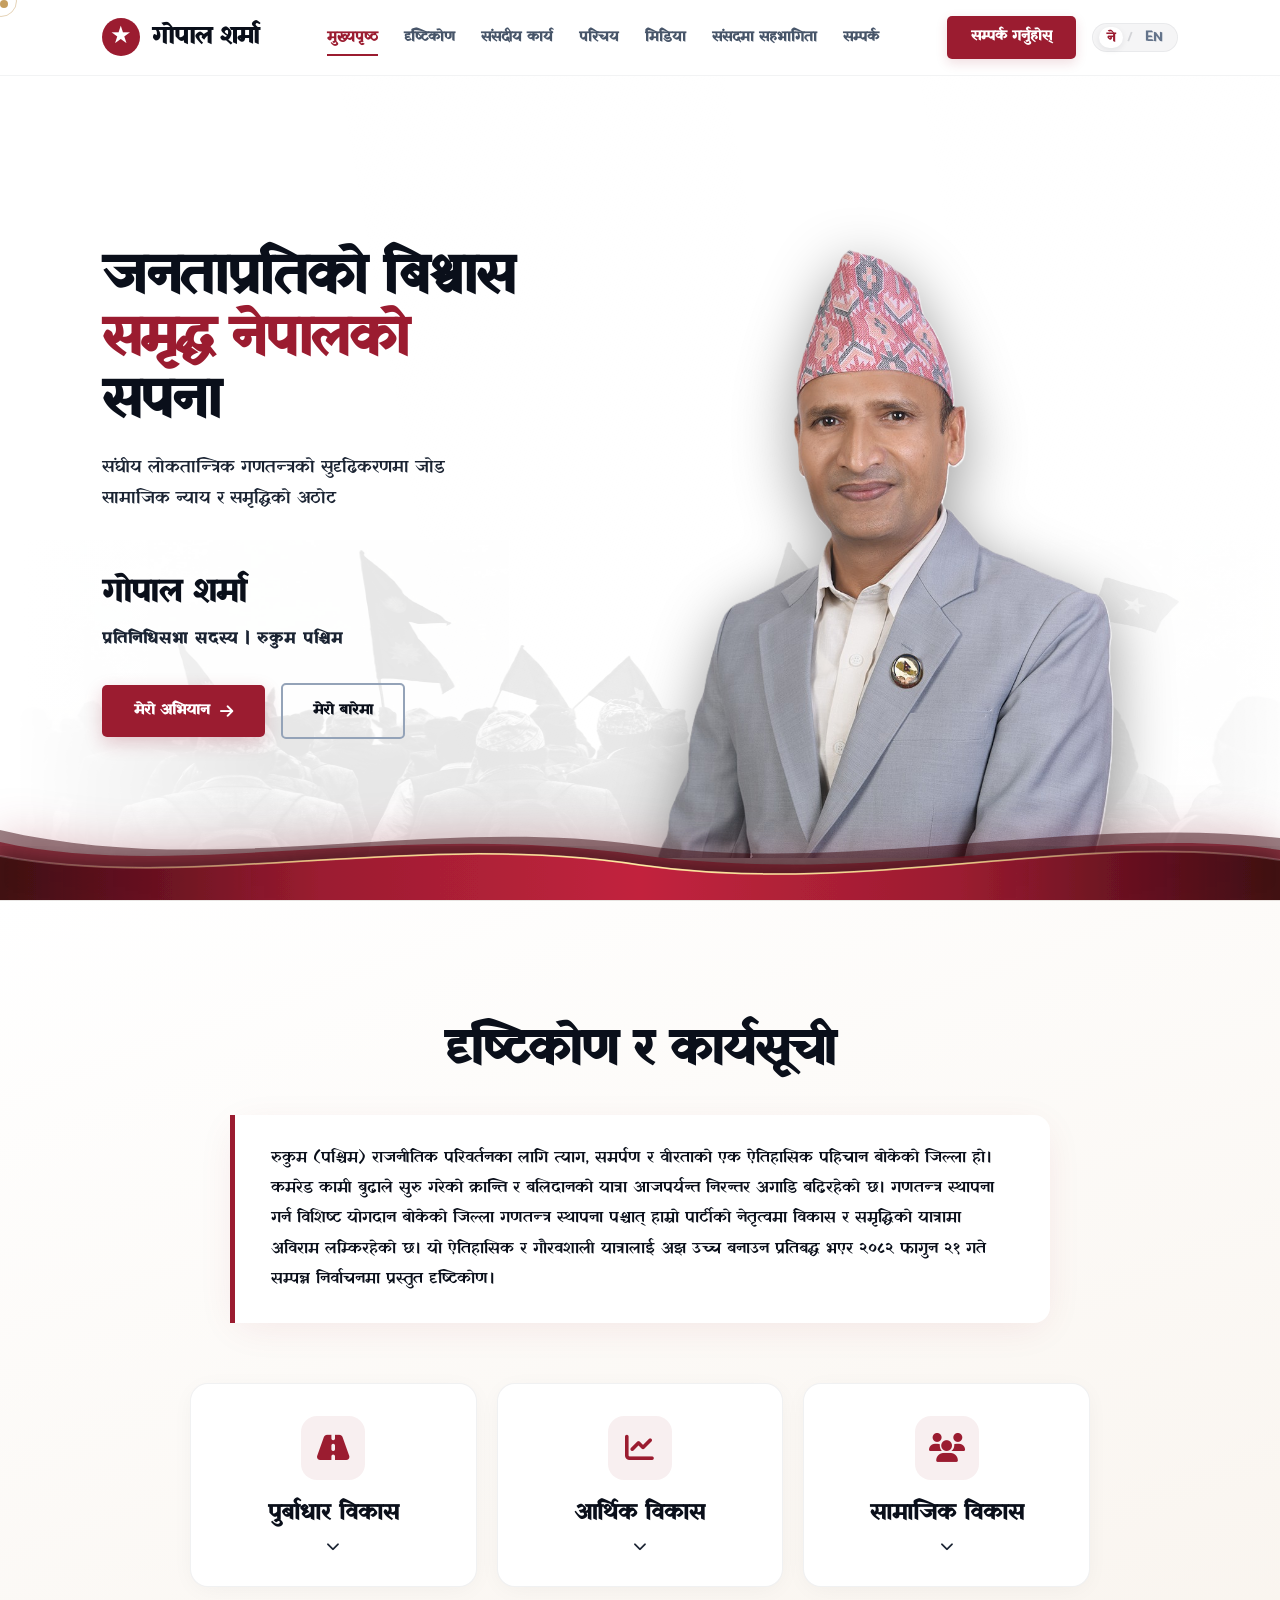
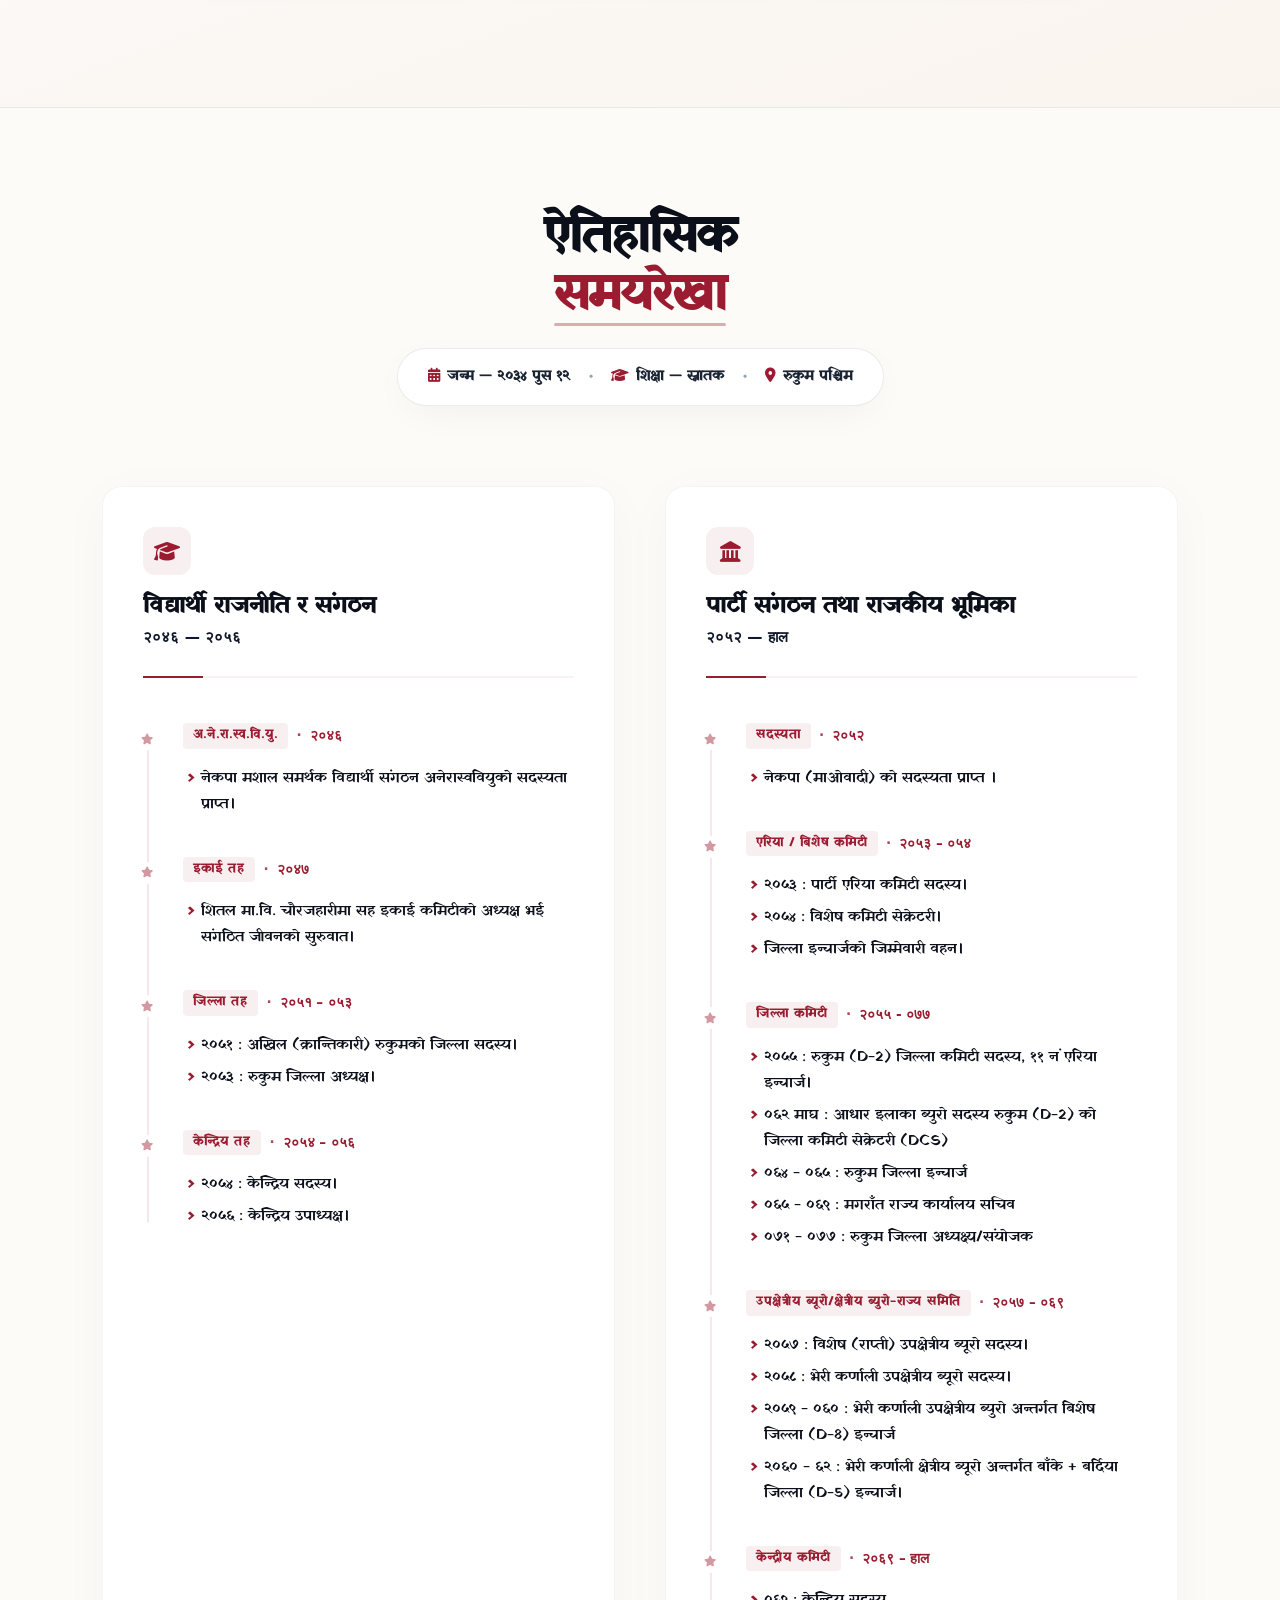
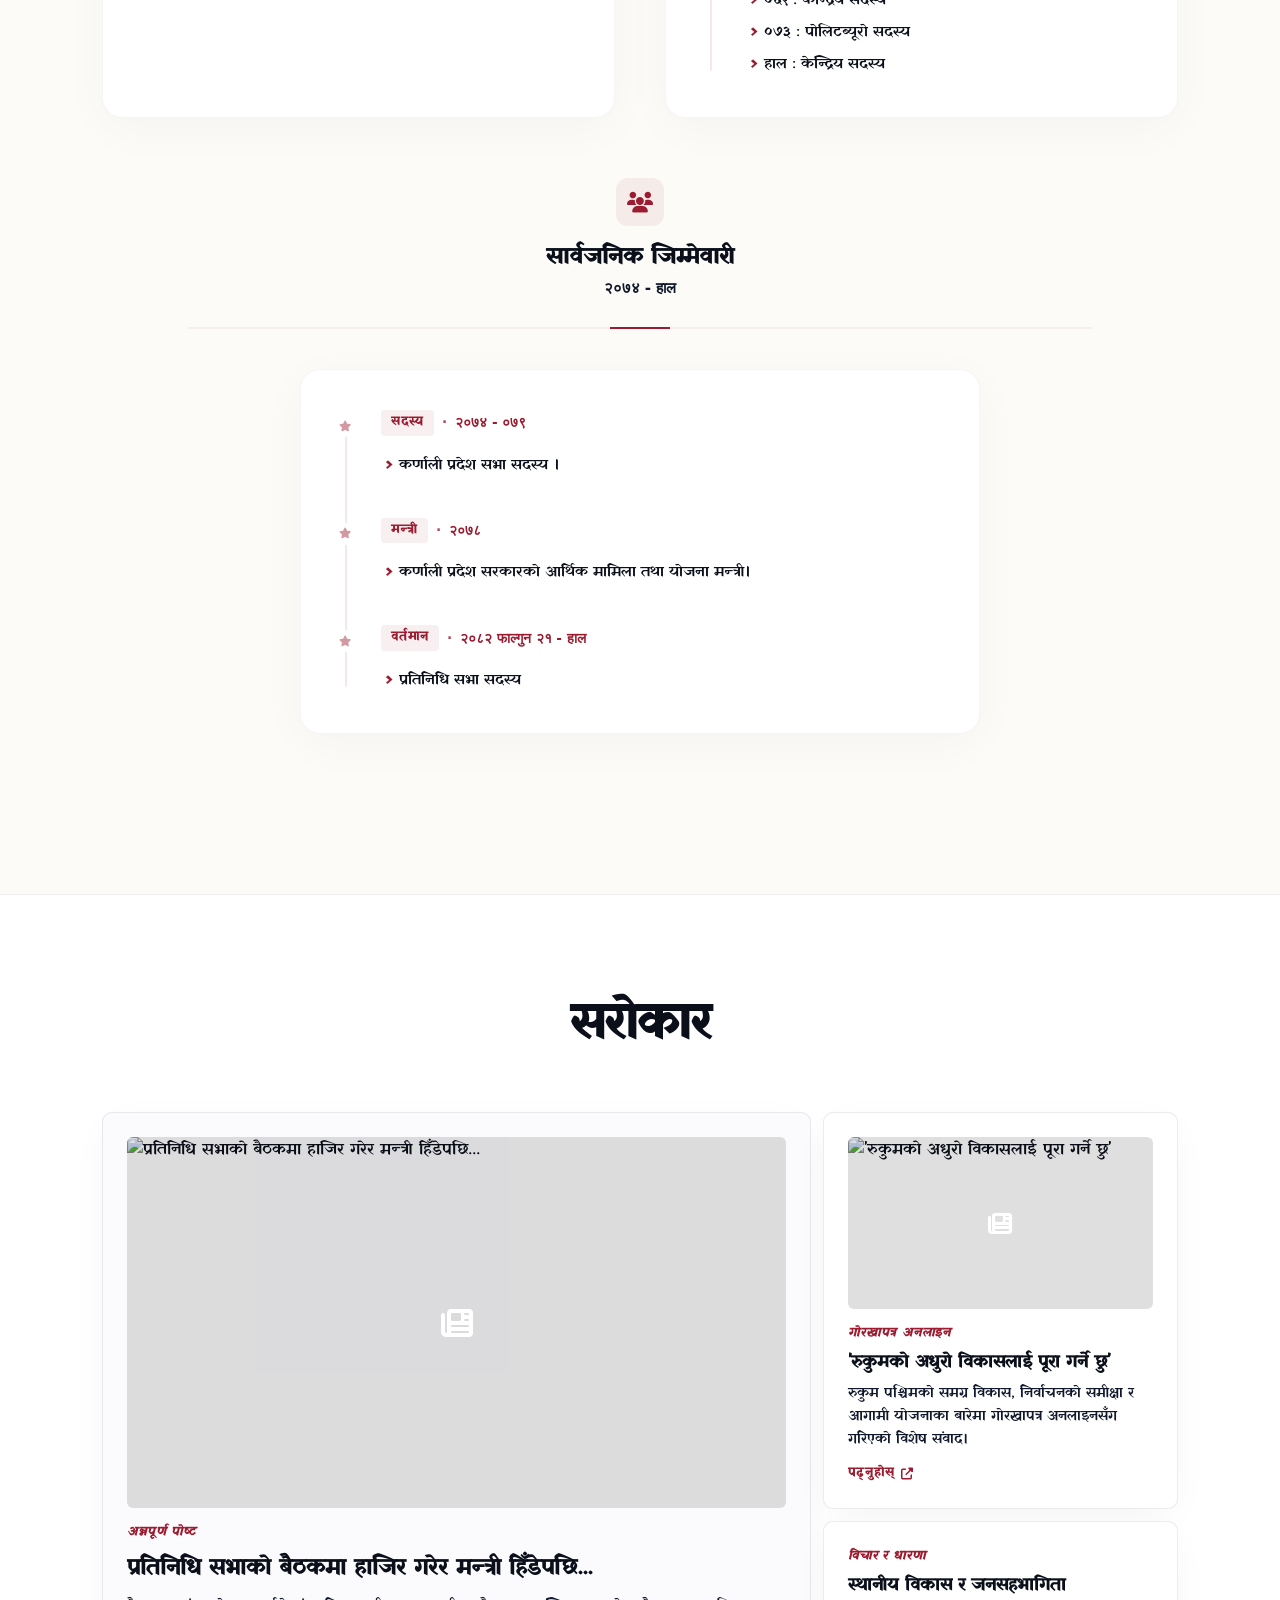
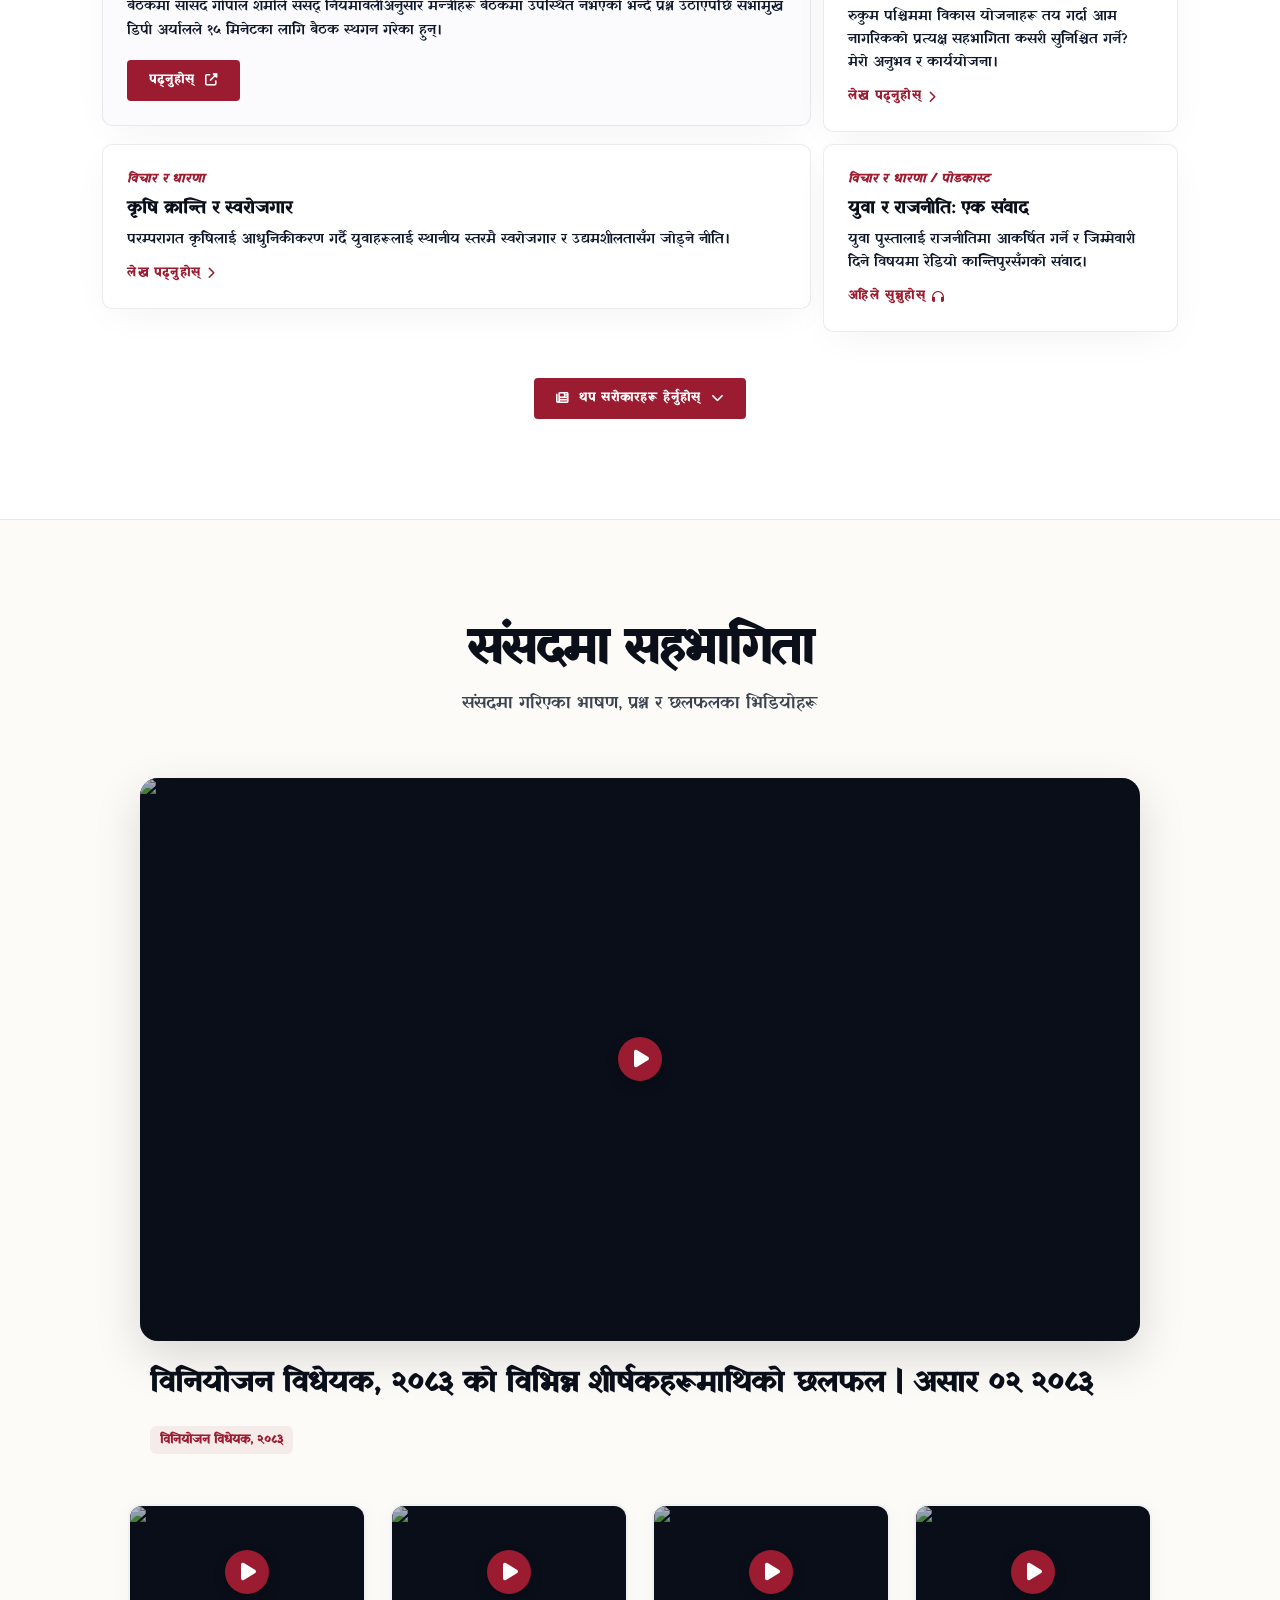
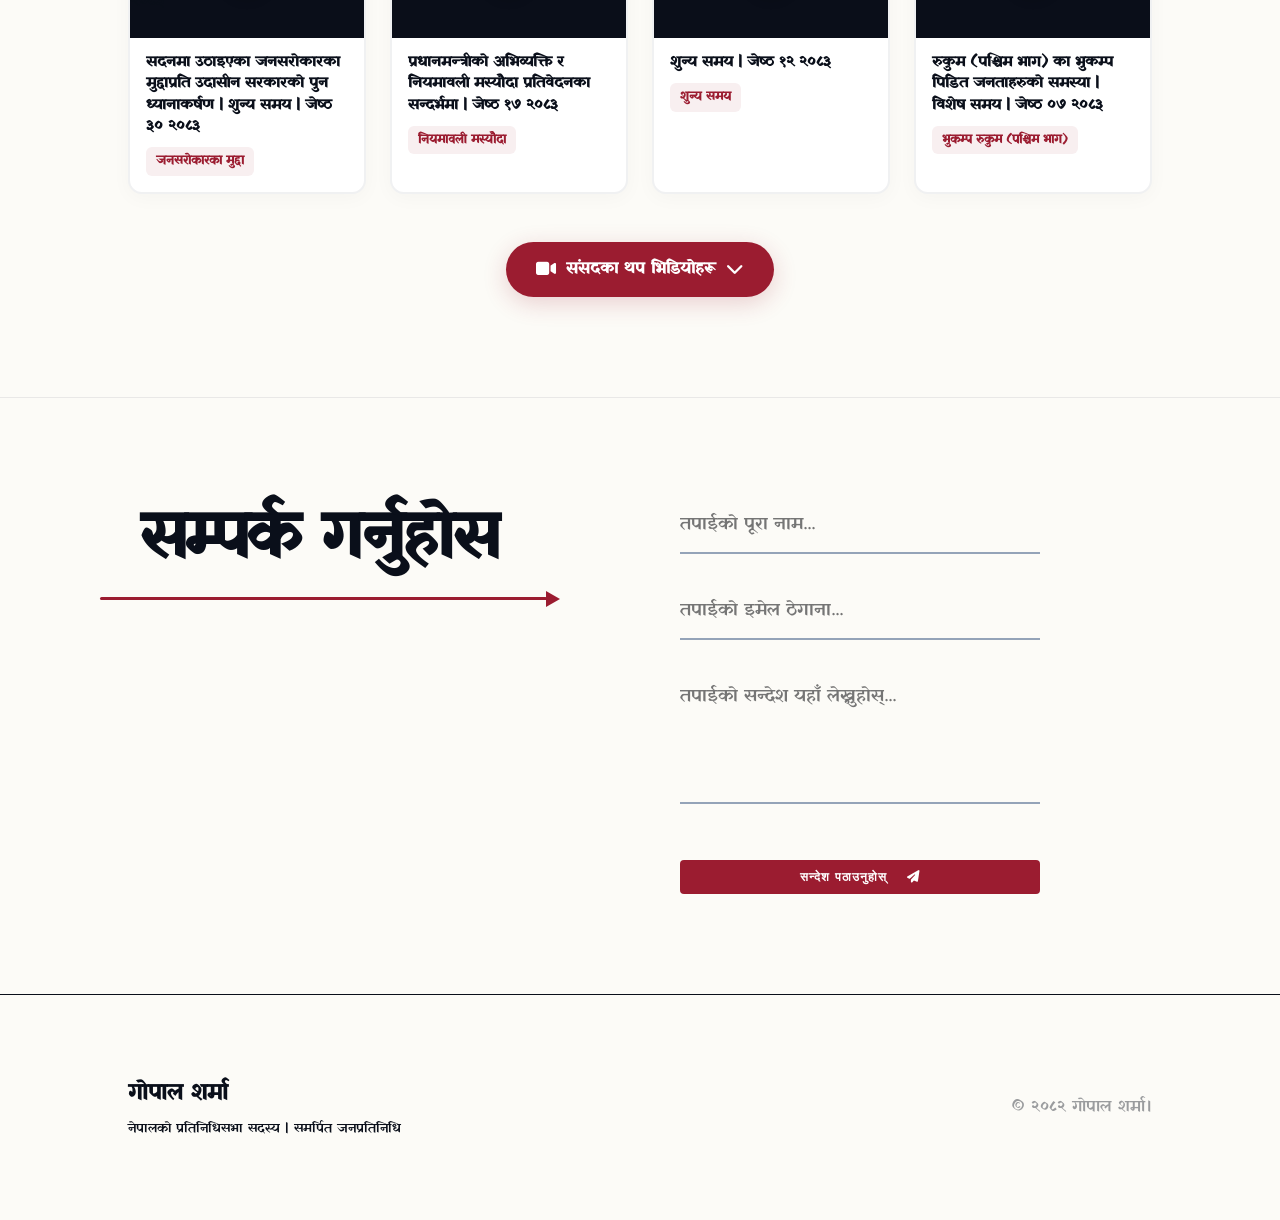
==== commit 91ae3f51: "Add files via upload" ====
--- a/index.html
+++ b/index.html
@@ -1,380 +1,503 @@
-<!DOCTYPE html>
+<!doctype html>
 <html lang="ne">
-
-<head>
-    <meta charset="UTF-8">
-    <meta name="viewport" content="width=device-width, initial-scale=1.0">
-    <title>गोपाल शर्मा</title>
-    <link rel="stylesheet" href="style.css">
-    <link rel="stylesheet" href="https://cdnjs.cloudflare.com/ajax/libs/font-awesome/6.4.0/css/all.min.css">
-    <meta name="description" content="रुकुम पश्चिमका जनप्रतिनिधि गोपाल शर्माको आधिकारिक संकलन र कार्ययात्राको अभिलेख।">
-</head>
-
-<body>
-
+  <head>
+    <meta charset="UTF-8" />
+    <meta name="viewport" content="width=device-width, initial-scale=1.0" />
+    <title>गोपाल शर्मा — प्रतिनिधिसभा सदस्य, रुकुम पश्चिम</title>
+    <meta
+      name="description"
+      content="रुकुम पश्चिमका जनप्रतिनिधि गोपाल शर्माको आधिकारिक संकलन र कार्ययात्राको अभिलेख।"
+    />
+    <link rel="preconnect" href="https://fonts.googleapis.com" />
+    <link rel="preconnect" href="https://fonts.gstatic.com" crossorigin />
+    <link
+      href="https://fonts.googleapis.com/css2?family=Yatra+One&display=swap"
+      rel="stylesheet"
+    />
+    <link rel="stylesheet" href="style.css" />
+    <link
+      rel="stylesheet"
+      href="https://cdnjs.cloudflare.com/ajax/libs/font-awesome/6.4.0/css/all.min.css"
+    />
+  </head>
+  <body>
     <div id="cursor"></div>
     <div id="cursor-follower"></div>
+    <div class="nav-overlay" id="nav-overlay">
+      <button class="nav-overlay-close" id="nav-close" aria-label="Close Menu">
+        <i class="fas fa-times"></i>
+      </button>
+      <div class="nav-overlay-content">
+        <div class="nav-overlay-links">
+          <a href="#hero" onclick="closeNav()"
+            ><span data-tr="nav_home">मुख्यपृष्ठ</span></a
+          >
+          <a href="#vision" onclick="closeNav()"
+            ><span data-tr="nav_vision">दृष्टिकोण</span></a
+          >
+          <a href="#parliament" onclick="closeNav()"
+            ><span data-tr="nav_parliament">संसदीय कार्य</span></a
+          >
+          <a href="#about" onclick="closeNav()"
+            ><span data-tr="nav_about">परिचय</span></a
+          >
+          <a href="#dialogue" onclick="closeNav()"
+            ><span data-tr="nav_media">मिडिया</span></a
+          >
+          <a href="#parliament-role" onclick="closeNav()"
+            ><span data-tr="nav_parliament_role">संसदमा भूमिका</span></a
+          >
+          <a href="#contact" onclick="closeNav()"
+            ><span data-tr="nav_contact">सम्पर्क</span></a
+          >
+        </div>
+        <div class="nav-overlay-footer">
+          <div class="nav-footer-contact">
+            <a href="tel:+9779857060539" class="footer-phone"
+              >+९७७ ९८५७०६०५३९</a
+            >
+          </div>
+          <div class="nav-footer-social">
+            <a href="#"><i class="fab fa-facebook-f"></i></a>
+            <a href="#"><i class="fab fa-twitter"></i></a>
+            <a href="#"><i class="fab fa-instagram"></i></a>
+          </div>
+          <div class="nav-footer-signature" data-tr="brand_name">
+            गोपाल शर्मा
+          </div>
+        </div>
+      </div>
+    </div>
+    <nav class="nav-reference" id="main-nav">
+      <div
+        class="nav-brand"
+        onclick="window.scrollTo({ top: 0, behavior: 'smooth' })"
+      >
+        <div class="nav-star-badge">★</div>
+        <span class="nav-brand-name" data-tr="brand_name">गोपाल शर्मा</span>
+      </div>
+      <ul class="nav-links nav-links-reference">
+        <li>
+          <a href="#hero" class="active-pill" data-tr="nav_home">मुख्यपृष्ठ</a>
+        </li>
+        <li><a href="#vision" data-tr="nav_vision">दृष्टिकोण</a></li>
+        <li><a href="#parliament" data-tr="nav_parliament">संसदीय कार्य</a></li>
+        <li><a href="#about" data-tr="nav_about">परिचय</a></li>
+        <li><a href="#dialogue" data-tr="nav_media">मिडिया</a></li>
+        <li>
+          <a href="#parliament-role" data-tr="nav_parliament_role"
+            >संसदमा सहभागिता</a
+          >
+        </li>
+        <li><a href="#contact" data-tr="nav_contact">सम्पर्क</a></li>
+      </ul>
+      <div class="nav-actions">
+        <a href="#contact" class="nav-cta-btn" data-tr="nav_contact_btn"
+          >सम्पर्क गर्नुहोस्</a
+        >
+        <div class="lang-switch-wrap">
+          <button class="lang-btn active" data-lang-opt="ne">ने</button>
+          <span class="lang-divider">/</span>
+          <button class="lang-btn" data-lang-opt="en">EN</button>
+        </div>
+        <button class="nav-hamburger-btn" id="menu-open" aria-label="Menu">
+          <i class="fas fa-bars"></i>
+        </button>
+      </div>
+    </nav>
+    <section class="hero-political" id="hero">
+      <div class="hero-full-bg"></div>
+      <div class="hpol-flag-bg">
+        <video autoplay muted loop playsinline>
+          <source src="video.mp4" type="video/mp4" />
+        </video>
+      </div>
+      <a
+        href="#contact"
+        class="hpol-mobile-contact-btn"
+        data-tr="hero_mobile_contact"
+      >
+        सम्पर्क गर्नुहोस
+      </a>
+      <div class="hpol-inner">
+        <div class="hpol-left">
+          <h1 class="hpol-headline reveal" data-tr="hero_headline">
+            जनताप्रतिको बिश्वास
+            <span class="red-line">समृद्ध नेपालको</span>
+            सपना
+          </h1>
+          <p class="hpol-desc reveal" data-tr="hero_desc">
+            संघीय लोकतन्त्र, सामाजिक न्याय र समृद्धिको मार्गमा संसदमा तपाईको
+            आवाज, जनताको साथमा साथी।
+          </p>
+          <div class="hpol-sig reveal"></div>
+          <p class="hpol-name reveal" data-tr="hero_name">गोपाल शर्मा</p>
+          <p class="hpol-role reveal" data-tr="hero_role">
+            प्रतिनिधिसभा सदस्य | रुकुम पश्चिम
+          </p>
+          <div class="hpol-btns reveal">
+            <a
+              href="#vision"
+              class="hpol-btn-primary"
+              data-tr="hero_btn_campaign"
+              >मेरो अभियान &nbsp;<i class="fas fa-arrow-right"></i
+            ></a>
+            <a href="#about" class="hpol-btn-outline" data-tr="hero_btn_about"
+              >मेरो बारेमा</a
+            >
+          </div>
+        </div>
+        <div class="hpol-photo-wrap">
+          <img src="gopal_sharma.png" alt="गोपाल शर्माको तस्वीर" />
+        </div>
+      </div>
+      <div class="hero-full-ribbon">
+        <svg xmlns="http://www.w3.org/2000/svg" viewBox="0 0 1440 90" preserveAspectRatio="none" class="hero-ribbon-svg">
+          <defs>
+            <linearGradient id="ribbonGradH" x1="0%" y1="0%" x2="100%" y2="0%">
+              <stop offset="0%"   stop-color="#3a0810" stop-opacity="0.9"/>
+              <stop offset="25%"  stop-color="#9b1c30" stop-opacity="1"/>
+              <stop offset="50%"  stop-color="#c2243e" stop-opacity="1"/>
+              <stop offset="75%"  stop-color="#9b1c30" stop-opacity="1"/>
+              <stop offset="100%" stop-color="#3a0810" stop-opacity="0.9"/>
+            </linearGradient>
+            <linearGradient id="goldEdge" x1="0%" y1="0%" x2="100%" y2="0%">
+              <stop offset="0%"   stop-color="#c59e5f" stop-opacity="0"/>
+              <stop offset="25%"  stop-color="#f5d98a" stop-opacity="0.9"/>
+              <stop offset="50%"  stop-color="#ffe9a0" stop-opacity="1"/>
+              <stop offset="75%"  stop-color="#f5d98a" stop-opacity="0.9"/>
+              <stop offset="100%" stop-color="#c59e5f" stop-opacity="0"/>
+            </linearGradient>
+            <filter id="ribbonShadow">
+              <feDropShadow dx="0" dy="-5" stdDeviation="8" flood-color="rgba(0,0,0,0.35)"/>
+            </filter>
+          </defs>
+          <path d="M0,20 C240,70 480,5 720,35 C960,65 1200,5 1440,28 L1440,90 L0,90 Z" fill="#3a0810" opacity="0.5"/>
+          <path d="M0,32 C200,72 440,10 720,45 C1000,78 1240,12 1440,40 L1440,90 L0,90 Z" fill="#7a1425" opacity="0.75"/>
+          <path d="M0,46 C220,82 460,20 720,55 C980,88 1220,18 1440,50 L1440,90 L0,90 Z" fill="url(#ribbonGradH)" filter="url(#ribbonShadow)"/>
+          <path d="M0,46 C220,82 460,20 720,55 C980,88 1220,18 1440,50" fill="none" stroke="rgba(255,255,255,0.18)" stroke-width="2"/>
+          <path d="M0,46 C220,82 460,20 720,55 C980,88 1220,18 1440,50" fill="none" stroke="url(#goldEdge)" stroke-width="1.5"/>
+        </svg>
+      </div>
 
-    <!-- Cinematic Mobile Nav Overlay -->
-    <div class="nav-overlay" id="nav-overlay">
-        <button class="nav-overlay-close" id="nav-close" aria-label="Close Menu">
-            <i class="fas fa-times"></i>
-        </button>
-
-        <div class="nav-overlay-content">
-            <div class="nav-overlay-links">
-                <a href="#hero" onclick="closeNav()"><span>मुख्य</span></a>
-                <a href="#experience" onclick="closeNav()"><span>यात्रा</span></a>
-                <a href="#dialogue" onclick="closeNav()"><span>संवाद</span></a>
-                <a href="#gallery" onclick="closeNav()"><span>तस्विरहरू</span></a>
-                <a href="#contact" onclick="closeNav()"><span>सम्पर्क</span></a>
-            </div>
-
-            <div class="nav-overlay-footer">
-                <div class="nav-footer-contact">
-                    <a href="tel:+9779857060539" class="footer-phone">+९७७ ९८५७०६०५३९</a>
-                </div>
-                <div class="nav-footer-social">
-                    <a href="#"><i class="fab fa-facebook-f"></i></a>
-                    <a href="#"><i class="fab fa-twitter"></i></a>
-                    <a href="#"><i class="fab fa-instagram"></i></a>
-                </div>
-                <div class="nav-footer-signature">गोपाल शर्मा</div>
-            </div>
-        </div>
+    </section>
+    <section class="section vision-section" id="vision">
+      <div class="vision-inner">
+        <div class="vision-header reveal">
+          <h2 class="vision-title" data-tr="vision_title">
+            दृष्टिकोण र कार्यसूची
+          </h2>
+          <div class="vision-intro" data-tr="vision_intro">
+            <p>
+              रुकुम (पश्चिम) राजनीतिक परिवर्तनका लागि त्याग, समर्पण र वीरताको एक
+              ऐतिहासिक पहिचान बोकेको जिल्ला हो। कमरेड कामी बुढाले सुरु गरेको
+              क्रान्ति र बलिदानको यात्रा आजपर्यन्त निरन्तर अगाडि बढिरहेको छ।
+              गणतन्त्र स्थापना गर्न विशिष्ट योगदान बोकेको जिल्ला गणतन्त्र
+              स्थापना पश्चात् हाम्रो पार्टीको नेतृत्वमा विकास र समृद्धिको
+              यात्रामा अविराम लम्किरहेको छ। यो ऐतिहासिक र गौरवशाली यात्रालाई अझ
+              उच्च बनाउन प्रतिबद्ध भएर २०८२ फागुन २१ गते सम्पन्न निर्वाचनमा
+              प्रस्तुत दृष्टिकोण।
+            </p>
+          </div>
+        </div>
+        <div class="vision-accordion" id="vision-accordion"></div>
+      </div>
+    </section>
+    <section
+      class="section"
+      id="about"
+      style="border-top: var(--border-fine); overflow: hidden"
+    >
+      <div class="journey-header reveal">
+        <h2 class="journey-title" data-tr="journey_title">
+          ऐतिहासिक<br /><em>समयरेखा</em>
+        </h2>
+        <div class="journey-meta-strip">
+          <span data-tr="journey_dob"
+            ><i class="fas fa-calendar-alt"></i>&nbsp; जन्म &mdash; २०३४ पुस
+            १२</span
+          >
+          <span class="jmeta-sep">&middot;</span>
+          <span data-tr="journey_edu"
+            ><i class="fas fa-graduation-cap"></i>&nbsp; शिक्षा &mdash;
+            स्नातक</span
+          >
+          <span class="jmeta-sep">&middot;</span>
+          <span data-tr="journey_loc"
+            ><i class="fas fa-map-marker-alt"></i>&nbsp; रुकुम पश्चिम</span
+          >
+        </div>
+      </div>
+      <div class="journey-grid-container">
+        <div class="journey-column reveal">
+          <div class="journey-col-header">
+            <div class="jcol-icon-box">
+              <i class="fas fa-graduation-cap"></i>
+            </div>
+            <h3 data-tr="journey_student_title"></h3>
+            <p data-tr="journey_student_years"></p>
+          </div>
+          <div class="sub-timeline" id="student-timeline"></div>
+        </div>
+        <div class="journey-column reveal">
+          <div class="journey-col-header">
+            <div class="jcol-icon-box">
+              <i class="fas fa-landmark"></i>
+            </div>
+            <h3 data-tr="journey_party_title"></h3>
+            <p data-tr="journey_party_years"></p>
+          </div>
+          <div class="sub-timeline" id="party-timeline"></div>
+        </div>
+      </div>
+      <div class="journey-public-wrap reveal">
+        <div class="journey-col-header journey-col-header--centered">
+          <div class="jcol-icon-box">
+            <i class="fas fa-users"></i>
+          </div>
+          <h3 data-tr="journey_public_title">सार्वजनिक जिम्मेवारी</h3>
+          <p data-tr="journey_public_years">२०७४ - हाल</p>
+        </div>
+        <div class="journey-column journey-column--centered">
+          <div class="sub-timeline" id="public-role-timeline"></div>
+        </div>
+      </div>
+    </section>
+    <section
+      class="section"
+      id="dialogue"
+      style="background: #fff; border-top: var(--border-fine)"
+    >
+      <div
+        class="section-header reveal"
+        style="margin-bottom: 60px; text-align: center"
+      >
+        <h2 data-tr="dialogue_title">सरोकार</h2>
+      </div>
+      <div class="dialogue-grid" id="dialogue-grid"></div>
+      <div
+        class="dialogue-more reveal"
+        style="text-align: center; margin-top: 40px"
+      >
+        <a href="#" class="dialogue-more-btn btn-silk">
+          <i class="fas fa-newspaper"></i>
+          थप सरोकारहरू हेर्नुहोस्
+          <i class="fas fa-chevron-down"></i>
+        </a>
+      </div>
+    </section>
+    <section
+      class="section parliament-activity-section"
+      id="parliament-role"
+      style="background: var(--bg-cream); border-top: var(--border-fine)"
+    >
+      <div class="reveal">
+        <div
+          class="section-header"
+          style="text-align: center; margin-bottom: 60px"
+        >
+          <h2
+            class="parliament-section-title"
+            data-tr="parliament_section_title"
+          >
+            संसदमा सहभागिता
+          </h2>
+          <p
+            class="parliament-section-subtitle"
+            data-tr="parliament_section_subtitle"
+          >
+            संसदमा गरिएका भाषण, प्रश्न र छलफलका भिडियोहरू
+          </p>
+        </div>
+        <div class="pvid-featured reveal">
+          <div
+            class="pvid-frame-wrap pvid-frame-wrap--featured"
+            id="featured-video-container"
+            data-video-id=""
+            style="cursor: pointer"
+          >
+            <img
+              id="featured-video-thumb"
+              src=""
+              alt=""
+              style="
+                width: 100%;
+                height: 100%;
+                object-fit: cover;
+                border-radius: inherit;
+              "
+            />
+            <div class="pvid-play-overlay"><i class="fas fa-play"></i></div>
+          </div>
+          <div class="pvid-featured-info">
+            <h3 id="featured-video-title"></h3>
+            <p id="featured-video-desc"></p>
+            <div class="pvid-tags" id="featured-video-tags"></div>
+          </div>
+        </div>
+        <div class="pvid-grid reveal" id="pvid-grid"></div>
+        <div class="pvid-more reveal">
+          <a href="#" class="pvid-more-btn">
+            <i class="fas fa-video"></i>
+            संसदका थप भिडियोहरू
+            <i class="fas fa-chevron-down"></i>
+          </a>
+        </div>
+      </div>
+    </section>
+    <div id="lightbox-modal" class="lightbox-modal">
+      <span class="lightbox-close" id="lightbox-close">&times;</span>
+      <div class="lightbox-content">
+        <img id="lightbox-img" src="" alt="पूरा स्क्रीन तस्विर" />
+      </div>
     </div>
-
-    <!-- Navigation -->
-    <nav class="nav-reference">
-        <div class="logo-cursive" onclick="window.scrollTo({top:0, behavior:'smooth'})">गोपाल</div>
-        <ul class="nav-links nav-links-reference">
-            <li><a href="#hero" class="active-pill">मुख्य</a></li>
-            <li><a href="#experience">यात्रा</a></li>
-            <li><a href="#dialogue">संवाद</a></li>
-            <li><a href="#gallery">तस्विरहरू</a></li>
-            <li><a href="#contact">सम्पर्क</a></li>
-        </ul>
-        <div class="nav-contact">
-            <span class="phone-number">+९७७ ९८५७०६०५३९</span>
-            <div class="phone-icon-circle"><i class="fas fa-phone-alt"></i></div>
-            <a href="tel:+9779857060539"><button class="menu-trigger" id="menu-open" aria-label="Menu">
-                    <i class="fas fa-bars"></i>
-                </button></a>
-        </div>
-    </nav>
-
-    <!-- ══ HERO — Pixel Perfect Clone ══ -->
-    <section class="hero" id="hero">
-        <!-- Graphic backdrop (Layered Brush Strokes) -->
-        <div class="hero-graphics-container">
-            <div class="brush-stroke stroke-1"></div>
-            <div class="brush-stroke stroke-2"></div>
-            <div class="brush-stroke stroke-3"></div>
-            <div class="brush-stroke stroke-4"></div>
-        </div>
-
-        <!-- ── Left Content (Headline) ── -->
-        <div class="hero-left-content">
-            <h1 class="hero-headline">
-                <span>रुकुम</span><br><span>पश्चिम</span>
-            </h1>
-            <a href="#contact" class="hero-sublink">सम्पर्क गर्नुहोस्</a>
-        </div>
-
-        <!-- ── Right Content (Philosophy) ── -->
-        <div class="hero-right-content">
-            <p class="hero-philosophy">
-                गोपाल शर्मा
-            </p>
-        </div>
-
-        <!-- ── Central Photo ── -->
-        <div class="hero-photo-wrapper">
-            <!-- Cutout portrait with transparent background -->
-            <img src="gopal_sharma_cutout_1774948306311.png" alt="गोपाल शर्माको तस्वीर"
-                style="mix-blend-mode: multiply;">
-        </div>
-
-        <!-- ── Stats Group ── -->
-        <div id="hero-stats-group">
-            <div class="hero-bottom-left">
-                <div class="hero-exp-number">३५</div>
-                <div class="hero-exp-text">वर्षको<br>राजनीतिक अनुभव</div>
-            </div>
-
-            <div class="hero-bottom-right">
-                <div class="hero-seal">
-                    <!-- <i class="fas fa-flag" style="margin-top: 25px; margin-bottom: 2px;"></i> -->
-                    <span>२०८२</span>
-                </div>
-                <div class="hero-cert-text">
-                    प्रतिनिधिसभा सदस्य<br>नेपाल
-                </div>
-            </div>
-        </div>
+    <section
+      class="section"
+      id="contact"
+      style="border-top: var(--border-fine)"
+    >
+      <div class="reveal">
+        <div class="contact-grid-wrapper">
+          <div class="contact-title-wrap">
+            <h2 class="contact-title" data-tr="contact_title">
+              सम्पर्क गर्नुहोस
+            </h2>
+            <div class="contact-arrow-wrap">
+              <span class="contact-arrow-line"></span>
+              <span class="contact-arrow-head"></span>
+            </div>
+          </div>
+          <form id="contact-form" style="text-align: left">
+            <div style="margin-bottom: 30px">
+              <input
+                type="text"
+                name="name"
+                required
+                data-tr-placeholder="contact_name_placeholder"
+                placeholder="तपाईको पूरा नाम..."
+                style="
+                  width: 100%;
+                  background: transparent;
+                  border: none;
+                  border-bottom: 1px solid var(--text);
+                  padding: 12px 0;
+                  outline: none;
+                  font-family: &quot;Yatra One&quot;;
+                  font-size: 1.1rem;
+                  color: var(--text);
+                "
+              />
+            </div>
+            <div style="margin-bottom: 30px">
+              <input
+                type="email"
+                name="email"
+                required
+                data-tr-placeholder="contact_email_placeholder"
+                placeholder="तपाईको इमेल ठेगाना..."
+                style="
+                  width: 100%;
+                  background: transparent;
+                  border: none;
+                  border-bottom: 1px solid var(--text);
+                  padding: 12px 0;
+                  outline: none;
+                  font-family: &quot;Yatra One&quot;;
+                  font-size: 1.1rem;
+                  color: var(--text);
+                "
+              />
+            </div>
+            <input type="text" name="_gotcha" style="display: none" />
+            <div style="margin-bottom: 40px">
+              <textarea
+                name="message"
+                required
+                data-tr-placeholder="contact_msg_placeholder"
+                placeholder="तपाईको सन्देश यहाँ लेख्नुहोस्..."
+                rows="4"
+                style="
+                  width: 100%;
+                  background: transparent;
+                  border: none;
+                  border-bottom: 1px solid var(--text);
+                  padding: 12px 0;
+                  outline: none;
+                  font-family: &quot;Yatra One&quot;;
+                  font-size: 1.1rem;
+                  color: var(--text);
+                  resize: none;
+                "
+              ></textarea>
+            </div>
+            <button
+              type="submit"
+              class="btn-silk"
+              id="submit-btn"
+              style="
+                width: 100%;
+                justify-content: center;
+                border: none;
+                cursor: pointer;
+              "
+            >
+              <span data-tr="contact_submit_btn">सन्देश पठाउनुहोस्</span>
+              <i class="fas fa-paper-plane" style="margin-left: 10px"></i>
+            </button>
+          </form>
+          <div id="success-modal" class="success-modal">
+            <div class="success-card">
+              <div class="success-icon"><i class="fas fa-check"></i></div>
+              <h2 data-tr="success_title">सन्देश प्राप्त भयो!</h2>
+              <p data-tr="success_body">
+                हामी तपाईंको सन्देशको समीक्षा गर्नेछौं र चाँडै सम्पर्क गर्नेछौं।
+              </p>
+              <button
+                onclick="closeSuccessModal()"
+                class="btn-silk-text"
+                data-tr="success_close"
+              >
+                बन्द गर्नुहोस्
+              </button>
+            </div>
+          </div>
+        </div>
+      </div>
     </section>
-
-    <!-- Section: Animated Documentary Timeline -->
-    <section class="section" id="experience" style="border-top: var(--border-fine); overflow: hidden;">
-        <div class="section-header reveal" style="margin-bottom: 40px; text-align: center;">
-            <h2 style="font-size: 4rem;">राजनीतिक यात्राको <br>ऐतिहासिक समयरेखा</h2>
-        </div>
-
-        <div class="timeline-container">
-            <div class="timeline-line"></div>
-            <div class="timeline-progress" id="timeline-progress"></div>
-
-            <!-- Milestone 1 -->
-            <div class="timeline-item reveal" data-year="2034" data-color="#fdfdfb">
-                <div class="timeline-media">
-                    <img src="https://images.unsplash.com/photo-1544256718-3bcf237f3974?auto=format&fit=crop&q=80&w=800"
-                        alt="जन्मस्थल" class="parallax-img">
-                </div>
-                <div class="timeline-content">
-                    <h3>जन्म र पृष्ठभूमि</h3>
-                    <p>२०३४ पुस १२ गते चौरजहारी नगरपालिका–५ को लहरेसिमल गाउँमा जन्म। स्नातक तहको शैक्षिक योग्यता हासिल
-                        गरी वैचारिक चेतनाका साथ सामाजिक दायित्वमा सहभागी।</p>
-                </div>
-            </div>
-
-            <!-- Milestone 2 -->
-            <div class="timeline-item reveal" data-year="2046" data-color="#fbfdfc">
-                <div class="timeline-media">
-                    <img src="https://images.unsplash.com/photo-1517486808906-6ca8b3f04846?auto=format&fit=crop&q=80&w=800"
-                        alt="राजनीतिक प्रवेश" class="parallax-img">
-                </div>
-                <div class="timeline-content">
-                    <h3>राजनीतिक थालनी</h3>
-                    <p>२०४६ सालमा १२ वर्षकै उमेरमा अनेरास्ववियु (क्रान्तिकारी) मा आबद्ध। विद्यार्थी राजनीतिबाटै मूलधारको
-                        राजनीतिक जीवनमा ऐतिहासिक प्रवेश।</p>
-                </div>
-            </div>
-
-            <!-- Milestone 3 -->
-            <div class="timeline-item reveal" data-year="2056" data-color="#f2f5f7">
-                <div class="timeline-media">
-                    <img src="parliament.png" alt="संसदमा नेतृत्व" class="parallax-img">
-                </div>
-                <div class="timeline-content">
-                    <h3>केन्द्रीय नेतृत्व</h3>
-                    <p>विद्यार्थी सङ्गठनको विभिन्न जिम्मेवारी वहन गर्दै २२ वर्षको उमेरमै २०५६ मा अखिल क्रान्तिकारीको
-                        केन्द्रीय उपाध्यक्षको रूपमा चयन — एक ऐतिहासिक उचाइ।</p>
-                </div>
-            </div>
-
-            <!-- Milestone 4 -->
-            <div class="timeline-item reveal" data-year="2075" data-color="#fdf5f0">
-                <div class="timeline-media">
-                    <img src="vision.png" alt="त्याग र निष्ठा" class="parallax-img">
-                </div>
-                <div class="timeline-content">
-                    <h3>त्यागको नमुना</h3>
-                    <p>पार्टी एरिया, जिल्ला, ब्युरो, पोलिट ब्युरोबाट केन्द्रीय कमिटीसम्म। २०७५ मा नेकपाको केन्द्रीय
-                        सदस्य पद "दोहोरो जिम्मेवारीमा नरहने" भन्दै सहकर्मीका लागि सुम्पेर आदर्श प्रस्तुत।</p>
-                </div>
-            </div>
-        </div>
-    </section>
-
-    <!-- Section: Dialogue & Perspective (সংवाद र दृष्टिकोण) -->
-    <section class="section" id="dialogue" style="background: #fff; border-top: var(--border-fine);">
-        <div class="section-header reveal" style="margin-bottom: 60px; text-align: center;">
-            <h2 style="font-size: 3.5rem;">संवाद र दृष्टिकोण</h2>
-        </div>
-
-        <div class="dialogue-grid">
-            <!-- Interview 1 (Actual: Gorkhapatra) -->
-            <div class="dialogue-card featured reveal">
-                <div class="dialogue-media">
-                    <img src="https://images.unsplash.com/photo-1542601906990-b4d3fb778b09?auto=format&fit=crop&q=80&w=1200"
-                        alt="गोरखापत्र अन्तर्वार्ता">
-                    <div class="play-overlay"><i class="fas fa-newspaper"></i></div>
-                </div>
-                <div class="dialogue-info">
-                    <span class="dialogue-category">गोरखापत्र अनलाइन / अन्तर्वार्ता</span>
-                    <h3>‘रुकुमको अधुरो विकासलाई पूरा गर्ने छु’</h3>
-                    <p>रुकुम पश्चिमको समग्र विकास, निर्वाचनको समीक्षा र आगामी योजनाका बारेमा गोरखापत्र अनलाइनसँग गरिएको
-                        विशेष संवाद।</p>
-                    <a href="https://gorkhapatraonline.com/news/197079?sfnsn=mo&fbclid=IwY2xjawQ4HwpleHRuA2FlbQIxMQBzcnRjBmFwcF9pZBAyMjIwMzkxNzg4MjAwODkyAAEeGatjPQT_PVmodezE8gwzXPkPIyHGdI7baO7v7HlEfs2R1VEanMr1zlzvR-w_aem_E6s-AV8Fl-Jhq-TrzzVeHA"
-                        target="_blank" class="btn-silk">अन्तर्वार्ता पढ्नुहोस् <i
-                            class="fas fa-external-link-alt"></i></a>
-                </div>
-            </div>
-
-            <!-- Opinion 1 -->
-            <div class="dialogue-card reveal">
-                <div class="dialogue-info">
-                    <span class="dialogue-category">विचार र धारणा</span>
-                    <h3>समृद्धिका आधारभूत सर्तहरू</h3>
-                    <p>स्थानीय स्रोत र साधनको परिचालन गरी कसरी आत्मनिर्भर अर्थतन्त्र निर्माण गर्न सकिन्छ? मेरो
-                        दृष्टिकोण।</p>
-                    <a href="#" class="btn-silk-text">लेख पढ्नुहोस् <i class="fas fa-chevron-right"></i></a>
-                </div>
-            </div>
-
-            <!-- Opinion 1 -->
-            <div class="dialogue-card reveal">
-                <div class="dialogue-info">
-                    <span class="dialogue-category">विचार र धारणा</span>
-                    <h3>समृद्धिका आधारभूत सर्तहरू</h3>
-                    <p>स्थानीय स्रोत र साधनको परिचालन गरी कसरी आत्मनिर्भर अर्थतन्त्र निर्माण गर्न सकिन्छ? मेरो
-                        दृष्टिकोण।</p>
-                    <a href="#" class="btn-silk-text">लेख पढ्नुहोस् <i class="fas fa-chevron-right"></i></a>
-                </div>
-            </div>
-
-            <!-- Interview 2 -->
-            <div class="dialogue-card reveal">
-                <div class="dialogue-media">
-                    <img src="https://images.unsplash.com/photo-1590602847861-f357a9332bbc?auto=format&fit=crop&q=80&w=800"
-                        alt="पोडकास्ट संवाद">
-                    <div class="play-overlay-small"><i class="fas fa-microphone"></i></div>
-                </div>
-                <div class="dialogue-info">
-                    <span class="dialogue-date">२०८० माघ १५</span>
-                    <h3>युवा र राजनीति: एक संवाद</h3>
-                    <p>युवा पुस्तालाई राजनीतिमा आकर्षित गर्ने र जिम्मेवारी दिने विषयमा रेडियो कान्तिपुरसँगको संवाद।</p>
-                    <a href="#" class="btn-silk-text">अहिले सुन्नुहोस् <i class="fas fa-headphones"></i></a>
-                </div>
-            </div>
-
-            <!-- Opinion 1 -->
-            <div class="dialogue-card reveal">
-                <div class="dialogue-info">
-                    <span class="dialogue-category">Opinion / Bichar</span>
-                    <h3>समृद्धिका आधारभूत सर्तहरू</h3>
-                    <p>स्थानीय स्रोत र साधनको परिचालन गरी कसरी आत्मनिर्भर अर्थतन्त्र निर्माण गर्न सकिन्छ? मेरो
-                        दृष्टिकोण।</p>
-                    <a href="#" class="btn-silk-text">Read Article <i class="fas fa-chevron-right"></i></a>
-                </div>
-            </div>
-        </div>
-    </section>
-
-    <!-- ══ Media Gallery — Journey in Pictures ══ -->
-    <section class="section" id="gallery" style="background: var(--bg-cream); border-top: var(--border-fine);">
-        <div class="reveal">
-            <div class="section-header">
-                <h2 style="font-size: 4rem;">तस्विरहरू</h2>
-            </div>
-
-            <div class="gallery-grid">
-                <div class="gallery-item tall">
-                    <img src="https://images.unsplash.com/photo-1529107386315-e1a2ed48a620?q=80&w=2070&auto=format&fit=crop"
-                        alt="नेतृत्वका क्षणहरू">
-                </div>
-                <div class="gallery-item">
-                    <img src="https://images.unsplash.com/photo-1517048676732-d65bc937f952?q=80&w=2070&auto=format&fit=crop"
-                        alt="बैठक र संवाद">
-                </div>
-                <div class="gallery-item wide">
-                    <img src="https://images.unsplash.com/photo-1511632765486-a01980e01a18?q=80&w=2070&auto=format&fit=crop"
-                        alt="रुकुमको विकास">
-                </div>
-                <div class="gallery-item">
-                    <img src="https://images.unsplash.com/photo-1540317580384-e5d43616b9aa?q=80&w=1974&auto=format&fit=crop"
-                        alt="संसदमा प्रतिनिधित्व">
-                </div>
-                <div class="gallery-item tall">
-                    <img src="https://images.unsplash.com/photo-1531482615713-2afd69097998?q=80&w=2070&auto=format&fit=crop"
-                        alt="सामुदायिक सहकार्य">
-                </div>
-                <div class="gallery-item">
-                    <img src="https://images.unsplash.com/photo-1517245386807-bb43f82c33c4?q=80&w=2070&auto=format&fit=crop"
-                        alt="योजना तर्जुमा">
-                </div>
-            </div>
-        </div>
-    </section>
-
-    <!-- ══ Cinematic Media Lightbox ══ -->
-    <div id="lightbox-modal" class="lightbox-modal">
-        <span class="lightbox-close" id="lightbox-close">&times;</span>
-        <div class="lightbox-content">
-            <img id="lightbox-img" src="" alt="पूरा स्क्रीन तस्विर">
-        </div>
-    </div>
-
-    <!-- Contact -->
-    <section class="section" id="contact" style="border-top: var(--border-fine);">
-        <div class="reveal">
-            <div style="max-width: 800px; margin: 0 auto; display: grid; grid-template-columns: 1fr 1fr; gap: 80px;">
-                <div>
-                    <h2 style="font-size: 3.5rem;">सम्पर्क <br>कार्यालय</h2>
-                    <p style="margin-top: 30px; color: var(--text-dim);">तपाईका भावना, समस्या र विकासका प्रस्तावहरू सिधै
-                        जनप्रतिनिधिसम्म पुर्याउनुहोस्।</p>
-                </div>
-                <form id="contact-form" style="text-align: left;">
-                    <div style="margin-bottom: 30px;">
-                        <input type="text" name="name" required placeholder="तपाईको पूरा नाम..."
-                            style="width:100%; background: transparent; border: none; border-bottom: 1px solid var(--text); padding: 12px 0; outline: none; font-family: 'Mukta'; font-size: 1.1rem; color: var(--text);">
-                    </div>
-                    <div style="margin-bottom: 30px;">
-                        <input type="email" name="email" required placeholder="तपाईको इमेल ठेगाना..."
-                            style="width:100%; background: transparent; border: none; border-bottom: 1px solid var(--text); padding: 12px 0; outline: none; font-family: 'Mukta'; font-size: 1.1rem; color: var(--text);">
-                    </div>
-                    <!-- Honeypot (Spam Protection) -->
-                    <input type="text" name="_gotcha" style="display:none">
-                    <div style="margin-bottom: 40px;">
-                        <textarea name="message" required placeholder="तपाईको सन्देश यहाँ लेख्नुहोस्..." rows="4"
-                            style="width:100%; background: transparent; border: none; border-bottom: 1px solid var(--text); padding: 12px 0; outline: none; font-family: 'Mukta'; font-size: 1.1rem; color: var(--text); resize: none;"></textarea>
-                    </div>
-                    <button type="submit" class="btn-silk" id="submit-btn"
-                        style="width: 100%; justify-content: center; border: none; cursor: pointer;">
-                        <span>सन्देश पठाउनुहोस्</span>
-                        <i class="fas fa-paper-plane" style="margin-left: 10px;"></i>
-                    </button>
-                </form>
-
-                <!-- Cinematic Success Modal -->
-                <div id="success-modal" class="success-modal">
-                    <div class="success-card">
-                        <div class="success-icon"><i class="fas fa-check"></i></div>
-                        <h2>सन्देश प्राप्त भयो!</h2>
-                        <p>हामी तपाईंको सन्देशको समीक्षा गर्नेछौं र चाँडै सम्पर्क गर्नेछौं।</p>
-                        <button onclick="closeSuccessModal()" class="btn-silk-text">बन्द गर्नुहोस्</button>
-                    </div>
-                </div>
-            </div>
-        </div>
-    </section>
-
-    <!-- Footer -->
     <footer
-        style="padding: 80px 10%; border-top: 1px solid var(--text); display: flex; justify-content: space-between; align-items: center; flex-wrap: wrap; gap: 20px;">
-        <div>
-            <div class="logo" style="font-family: 'Martel'; font-weight: 900;">गोपाल शर्मा</div>
-            <p style="font-size: 0.8rem; color: var(--text-dim); margin-top: 5px;">नेपालको प्रतिनिधिसभा सदस्य | समर्पित
-                जनप्रतिनिधि</p>
-        </div>
-        <p class="label-eng" style="opacity: 0.4;">&copy; २०८२ गोपाल शर्मा।</p>
+      style="
+        padding: 80px 10%;
+        border-top: 1px solid var(--text);
+        display: flex;
+        justify-content: space-between;
+        align-items: center;
+        flex-wrap: wrap;
+        gap: 20px;
+      "
+    >
+      <div>
+        <div
+          class="logo"
+          style="
+            font-family: &quot;Yatra One&quot;, sans-serif;
+            font-weight: 900;
+          "
+          data-tr="brand_name"
+        >
+          गोपाल शर्मा
+        </div>
+        <p
+          style="font-size: 0.8rem; color: #0a0f1a; margin-top: 5px"
+          data-tr="footer_role"
+        >
+          नेपालको प्रतिनिधिसभा सदस्य | समर्पित जनप्रतिनिधि
+        </p>
+      </div>
+      <p class="label-eng" style="opacity: 0.4" data-tr="footer_copyright">
+        &copy; २०८२ गोपाल शर्मा।
+      </p>
     </footer>
-
+    <script src="data.js"></script>
     <script src="script.js"></script>
-    <script>
-        // Mobile nav toggle
-        const menuOpen = document.getElementById('menu-open');
-        const navOverlay = document.getElementById('nav-overlay');
-        const navClose = document.getElementById('nav-close');
-
-        menuOpen && menuOpen.addEventListener('click', () => {
-            navOverlay.classList.add('open');
-        });
-        navClose && navClose.addEventListener('click', closeNav);
-
-        function closeNav() {
-            navOverlay.classList.remove('open');
-        }
-
-        // Close overlay on anchor click
-        document.querySelectorAll('.nav-overlay a').forEach(a => {
-            a.addEventListener('click', () => {
-                closeNav();
-                const target = document.querySelector(a.getAttribute('href'));
-                if (target) window.scrollTo({ top: target.offsetTop, behavior: 'smooth' });
-            });
-        });
-    </script>
-</body>
-
-</html>+  </body>
+</html>
--- a/style.css
+++ b/style.css
@@ -1,1416 +1,1733 @@
-@import url('https://fonts.googleapis.com/css2?family=Caveat:wght@600;700&family=Cormorant+Garamond:ital,wght@0,300;0,400;0,500;0,600;0,700;1,300;1,400;1,500;1,600;1,700&family=Martel:wght@200;300;400;600;700;800;900&family=Mukta:wght@400;500;600;700;800&family=Poppins:wght@300;400;500;600;700;800;900&display=swap');
-
 :root {
-    --bg: #fcfbf7;
-    /* Exact cream from image */
-    --primary: #256e62;
-    /* Teal brush */
+    --pr: #9b1c30;
+    --pr-dk: #7a1425;
+    --pr-lt: rgba(155, 28, 48, 0.07);
     --accent: #df6248;
-    /* Rust text */
-    --text: #162f44;
-    /* Dark Navy text */
-    --text-dim: #162f44;
+    --gold: #c59e5f;
+    --gold-lt: rgba(197, 158, 95, 0.12);
+    --bg-cream: #fcfbf7;
+    --ptx: #0a0f1a;
+    --pdm: #1a2332;
+    --border-fine: 1px solid rgba(15, 23, 42, 0.08);
+    --shadow-soft: 0 10px 40px -10px rgba(15, 23, 42, 0.06);
+    --shadow-hover: 0 20px 50px -10px rgba(15, 23, 42, 0.12);
+    --transition: all 0.4s cubic-bezier(0.16, 1, 0.3, 1);
+    --primary: #9b1c30;
+    --text: #0a0f1a;
+    --text-dim: #1e2d3d;
     --border: rgba(22, 47, 68, 0.1);
-    --border-fine: 1px solid rgba(22, 47, 68, 0.08);
-}
-
-* {
+}
+
+*,
+*::before,
+*::after {
     margin: 0;
     padding: 0;
     box-sizing: border-box;
 }
 
+html {
+    scroll-behavior: smooth;
+    font-size: 16px;
+}
+
 body {
-    background: var(--bg);
-    color: var(--text);
-    font-family: 'Mukta', 'Poppins', sans-serif;
-    line-height: 1.6;
+    font-family: "Yatra One", serif;
+    background-color: var(--bg-cream);
+    color: #0a0f1a;
+    line-height: 1.7;
     overflow-x: hidden;
     -webkit-font-smoothing: antialiased;
 }
 
-/* --- Grain Texture Overlay --- */
 body::after {
     content: "";
     position: fixed;
+    inset: 0;
+    background-image: url("https://www.transparenttextures.com/patterns/soft-wallpaper.png");
+    opacity: 0.06;
+    pointer-events: none;
+    z-index: 9999;
+}
+
+::-webkit-scrollbar {
+    width: 8px;
+}
+
+::-webkit-scrollbar-track {
+    background: #faf8f2;
+}
+
+::-webkit-scrollbar-thumb {
+    background: #94a3b8;
+    border-radius: 4px;
+}
+
+::-webkit-scrollbar-thumb:hover {
+    background: var(--pr);
+}
+
+#cursor {
+    position: fixed;
     top: 0;
     left: 0;
-    width: 100%;
-    height: 100%;
-    background-image: url("https://www.transparenttextures.com/patterns/pinstriped-suit.png");
-    /* Sophisticated subtle pattern */
-    opacity: 0.05;
+    width: 8px;
+    height: 8px;
+    background: var(--gold);
+    border-radius: 50%;
+    pointer-events: none;
+    z-index: 10000;
+    transform: translate3d(-50%, -50%, 0);
+    transition:
+        width 0.3s,
+        height 0.3s,
+        background-color 0.3s;
+}
+
+#cursor-follower {
+    position: fixed;
+    top: 0;
+    left: 0;
+    width: 32px;
+    height: 32px;
+    border: 1px solid rgba(197, 158, 95, 0.45);
+    border-radius: 50%;
     pointer-events: none;
     z-index: 9999;
-}
-
-/* --- Custom Cursor (Hidden — using normal cursor) --- */
-#cursor,
-#cursor-follower {
-    display: none;
-}
-
-/* --- Typography --- */
+    transform: translate3d(-50%, -50%, 0);
+    transition:
+        transform 0.12s cubic-bezier(0.1, 0.8, 0.2, 1),
+        border-color 0.3s,
+        width 0.3s,
+        height 0.3s;
+}
+
+@media (max-width: 1024px) {
+
+    #cursor,
+    #cursor-follower {
+        display: none !important;
+    }
+}
+
 h1,
 h2,
-h3 {
-    font-family: 'Mukta', 'Martel', serif;
+h3,
+h4 {
+    font-family: "Yatra One", serif;
     font-weight: 900;
     line-height: 1.2;
-    letter-spacing: -0.01em;
-}
-
-.label-eng {
-    font-family: 'Cormorant Garamond', serif;
-    font-style: italic;
-    font-size: 0.9rem;
-    color: var(--primary);
-    text-transform: capitalize;
-    letter-spacing: 1px;
-}
-
-.giant-text {
-    font-size: clamp(4rem, 15vw, 12rem);
-    position: absolute;
-    opacity: 0.05;
-    color: var(--primary);
-    z-index: -1;
-    white-space: nowrap;
-    pointer-events: none;
-}
-
-/* --- Navigation - Exact Match --- */
+    color: var(--ptx);
+}
+
+.section {
+    padding: 100px 8%;
+    position: relative;
+    z-index: 10;
+}
+
+#about {
+    transition: background-color 0.8s ease;
+}
+
+.section-header {
+    text-align: center;
+    max-width: 700px;
+    margin: 0 auto 60px;
+}
+
+.section-header h2 {
+    font-family: "Yatra One", serif;
+    letter-spacing: -0.02em;
+}
+
+.reveal {
+    opacity: 0;
+    transform: translateY(30px);
+    transition:
+        opacity 0.8s cubic-bezier(0.16, 1, 0.3, 1),
+        transform 0.8s cubic-bezier(0.16, 1, 0.3, 1);
+}
+
+.reveal.active {
+    opacity: 1;
+    transform: translateY(0);
+}
+
 .nav-reference {
-    position: fixed;
-    /* Header stays visible on scroll */
+    position: fixed !important;
     top: 0;
     left: 0;
     right: 0;
-    padding: 30px 6%;
-    display: flex;
+    z-index: 1000;
+    display: flex !important;
+    align-items: center;
     justify-content: space-between;
-    align-items: center;
-    z-index: 1000;
+    padding: 0 8% !important;
+    height: 76px;
+    background: rgba(255, 255, 255, 0.96) !important;
+    border-bottom: 1px solid rgba(15, 23, 42, 0.05);
+    backdrop-filter: blur(14px);
     transition:
-        padding 0.5s cubic-bezier(0.16, 1, 0.3, 1),
-        background-color 0.5s cubic-bezier(0.16, 1, 0.3, 1),
-        box-shadow 0.5s cubic-bezier(0.16, 1, 0.3, 1),
-        border-color 0.5s cubic-bezier(0.16, 1, 0.3, 1);
-    will-change: padding, background-color;
-}
-
-/* Subtle background reveal when scrolling */
+        box-shadow 0.3s,
+        height 0.3s;
+}
+
 .nav-reference.scrolled {
-    background-color: rgba(252, 251, 247, 0.98);
-    /* Near-solid cream */
-    padding: 15px 6%;
-    box-shadow: 0 10px 40px rgba(0, 0, 0, 0.05);
-    border-bottom: 1px solid rgba(22, 47, 68, 0.05);
-    backdrop-filter: blur(8px);
-    /* Adds that premium "living" feel */
-}
-
-.logo-cursive {
-    font-family: 'Caveat', cursive;
-    font-size: 2.7rem;
-    /* Slightly larger */
+    box-shadow: 0 10px 30px rgba(15, 23, 42, 0.05) !important;
+    height: 68px;
+}
+
+.nav-brand {
+    display: flex;
+    align-items: center;
+    gap: 12px;
+    cursor: pointer;
+}
+
+.nav-star-badge {
+    width: 38px;
+    height: 38px;
+    background: var(--pr);
+    border-radius: 50%;
+    display: flex;
+    align-items: center;
+    justify-content: center;
+    color: #fff;
+    font-size: 1.5rem;
+    transition: transform 0.3s;
+}
+
+.nav-brand:hover .nav-star-badge {
+    transform: rotate(72deg) scale(1.05);
+}
+
+.nav-brand-name {
+    font-family: "Yatra One", serif;
+    font-weight: 900;
+    font-size: 1.5rem;
+    color: var(--ptx);
+}
+
+.nav-links.nav-links-reference {
+    display: flex !important;
+    list-style: none !important;
+    gap: 26px !important;
+    margin: 0 !important;
+    padding: 0 !important;
+}
+
+.nav-links.nav-links-reference li {
+    list-style: none;
+}
+
+.nav-links.nav-links-reference li a {
+    font-family: "Yatra One", serif !important;
+    font-size: 0.9rem !important;
+    font-weight: 700 !important;
+    color: #475569 !important;
+    text-decoration: none !important;
+    padding: 6px 0 !important;
+    border-bottom: 2px solid transparent !important;
+    transition: all 0.25s !important;
+}
+
+.nav-links.nav-links-reference li a:hover,
+.nav-links.nav-links-reference li a.active-pill {
+    color: var(--pr) !important;
+    border-bottom-color: var(--pr) !important;
+}
+
+.nav-actions {
+    display: flex;
+    align-items: center;
+    gap: 16px;
+}
+
+.nav-cta-btn {
+    background: var(--pr) !important;
+    color: #fff !important;
+    padding: 9px 24px !important;
+    border-radius: 5px !important;
+    font-family: "Yatra One", serif !important;
+    font-weight: 800 !important;
+    font-size: 0.9rem !important;
+    text-decoration: none !important;
+    transition:
+        background 0.3s,
+        transform 0.2s,
+        box-shadow 0.3s !important;
+    box-shadow: 0 4px 12px rgba(155, 28, 48, 0.15);
+}
+
+.nav-cta-btn:hover {
+    background: var(--pr-dk) !important;
+    transform: translateY(-1px) !important;
+    box-shadow: 0 6px 18px rgba(155, 28, 48, 0.25);
+}
+
+.nav-hamburger-btn {
+    display: none;
+    background: none;
+    border: none;
+    font-size: 1.5rem;
+    color: var(--ptx);
+    cursor: pointer;
+    padding: 8px;
+    align-items: center;
+    justify-content: center;
+}
+
+@media (max-width: 1100px) {
+    .nav-links.nav-links-reference {
+        gap: 18px !important;
+    }
+
+    .nav-links.nav-links-reference li a {
+        font-size: 0.82rem !important;
+    }
+}
+
+@media (max-width: 900px) {
+    .nav-links.nav-links-reference {
+        display: none !important;
+    }
+
+    .nav-cta-btn {
+        display: none !important;
+    }
+
+    .nav-hamburger-btn {
+        display: flex !important;
+    }
+
+    .nav-reference {
+        padding: 0 5% !important;
+    }
+}
+
+.lang-switch-wrap {
+    display: flex;
+    align-items: center;
+    gap: 4px;
+    background: rgba(15, 23, 42, 0.04);
+    padding: 3px 6px;
+    border-radius: 20px;
+    border: 1px solid rgba(15, 23, 42, 0.05);
+    z-index: 1001;
+}
+
+.lang-btn {
+    background: none;
+    border: none;
+    font-family: "Yatra One", serif;
+    font-size: 0.8rem;
     font-weight: 800;
-    color: #0b0104;
-    /* Matching deepest black-burgundy */
-    letter-spacing: 0;
-    transform: rotate(-3deg);
-    transition: transform 0.4s cubic-bezier(0.34, 1.56, 0.64, 1);
+    color: #64748b;
     cursor: pointer;
-}
-
-.logo-cursive:hover {
-    transform: rotate(0deg) scale(1.1);
-    color: var(--primary);
-}
-
-.nav-links-reference {
-    display: flex;
-    flex-wrap: nowrap;
+    padding: 3px 8px;
+    border-radius: 12px;
+    transition: all 0.3s ease;
+    line-height: 1.2;
+}
+
+.lang-btn.active {
+    color: var(--pr);
+    background: #fff;
+    box-shadow: 0 2px 6px rgba(15, 23, 42, 0.08);
+}
+
+.lang-btn:hover:not(.active) {
+    color: var(--ptx);
+}
+
+.lang-divider {
+    color: rgba(15, 23, 42, 0.15);
+    font-size: 0.8rem;
+    pointer-events: none;
+}
+
+html[lang="en"] body,
+html[lang="en"] h1,
+html[lang="en"] h2,
+html[lang="en"] h3,
+html[lang="en"] h4,
+html[lang="en"] .nav-links.nav-links-reference li a,
+html[lang="en"] .nav-cta-btn,
+html[lang="en"] .hpol-btn-primary,
+html[lang="en"] .hpol-btn-outline,
+html[lang="en"] .lang-btn,
+html[lang="en"] input,
+html[lang="en"] textarea,
+html[lang="en"] button {
+    font-family:
+        "Inter",
+        system-ui,
+        -apple-system,
+        sans-serif !important;
+}
+
+.nav-overlay {
+    position: fixed;
+    inset: 0;
+    background: rgba(15, 23, 42, 0.98);
+    backdrop-filter: blur(20px);
+    z-index: 2000;
+    display: flex;
+    align-items: center;
+    justify-content: center;
+    opacity: 0;
+    pointer-events: none;
+    transition: opacity 0.5s cubic-bezier(0.16, 1, 0.3, 1);
+}
+
+.nav-overlay.open {
+    opacity: 1;
+    pointer-events: all;
+}
+
+.nav-overlay-close {
+    position: absolute;
+    top: 30px;
+    right: 5%;
+    background: none;
+    border: none;
+    color: #fff;
+    font-size: 2rem;
+    cursor: pointer;
+    padding: 10px;
+    transition:
+        transform 0.3s,
+        color 0.3s;
+}
+
+.nav-overlay-close:hover {
+    transform: rotate(90deg);
+    color: var(--accent);
+}
+
+.nav-overlay-content {
+    display: flex;
+    flex-direction: column;
+    align-items: center;
+    justify-content: space-between;
+    height: 70%;
+    width: 90%;
+    max-width: 600px;
+    text-align: center;
+}
+
+.nav-overlay-links {
+    display: flex;
+    flex-direction: column;
+    gap: 24px;
+}
+
+.nav-overlay-links a {
+    font-family: "Yatra One", serif;
+    font-size: 2.2rem;
+    font-weight: 800;
+    color: #e2e8f0;
+    text-decoration: none;
+    transition:
+        color 0.3s,
+        transform 0.3s;
+    display: inline-block;
+}
+
+.nav-overlay-links a:hover {
+    color: #fff;
+    transform: scale(1.05);
+}
+
+.nav-overlay-footer {
+    display: flex;
+    flex-direction: column;
+    align-items: center;
+    gap: 16px;
+}
+
+.footer-phone {
+    font-family: "Yatra One", serif;
+    color: #e2e8f0;
+    font-size: 1.15rem;
+    text-decoration: none;
+    font-weight: 700;
+    transition: color 0.3s;
+}
+
+.footer-phone:hover {
+    color: var(--accent);
+}
+
+.nav-footer-social {
+    display: flex;
     gap: 20px;
-    list-style: none;
-    margin: 0;
-    padding: 0;
-    align-items: center;
-}
-
-.nav-links-reference li {
-    flex-shrink: 0;
-    white-space: nowrap;
-    display: flex;
-    align-items: center;
-}
-
-.nav-links-reference a {
-    font-family: 'Mukta', sans-serif;
-    font-size: 0.95rem;
-    font-weight: 700;
-    color: #0b0104;
-    text-decoration: none;
-    text-transform: none;
-    letter-spacing: 0;
-    white-space: nowrap;
-    display: inline-flex;
-    align-items: center;
-    position: relative;
-    padding: 6px 10px;
-    border: 1px solid transparent;
-    border-radius: 20px;
-    transition: color 0.3s ease, border-color 0.3s ease, background-color 0.3s ease;
-}
-
-.nav-links-reference a::after {
-    content: '';
-    position: absolute;
-    bottom: 6px;
-    /* Adjusted for new padding */
-    left: 50%;
-    width: 0;
-    height: 1.5px;
-    background: var(--primary);
-    transition: width 0.25s ease-out, left 0.25s ease-out;
-}
-
-.nav-links-reference a:hover {
-    color: var(--primary);
-}
-
-.nav-links-reference a:hover:not(.active-pill)::after {
-    width: calc(100% - 40px);
-    /* Account for padding */
-    left: 20px;
-}
-
-.active-pill {
-    color: var(--primary) !important;
-    background-color: rgba(37, 110, 98, 0.08) !important;
-    border: 1px solid var(--primary) !important;
-    border-radius: 50px !important;
-    padding: 8px 20px !important;
-}
-
-.nav-contact {
-    display: flex;
-    align-items: center;
-    gap: 20px;
-}
-
-.phone-number {
-    font-size: 0.85rem;
-    font-weight: 600;
-    color: var(--text);
-}
-
-.phone-icon-circle {
-    width: 36px;
-    height: 36px;
-    background: #fff;
-    border-radius: 50%;
-    display: flex;
-    align-items: center;
-    justify-content: center;
-    color: var(--primary);
-    font-size: 0.8rem;
-    box-shadow: 0 4px 15px rgba(0, 0, 0, 0.04);
-    transition: transform 0.4s cubic-bezier(0.34, 1.56, 0.64, 1), background 0.3s, color 0.3s;
-    cursor: pointer;
-}
-
-.phone-icon-circle:hover {
-    transform: scale(1.15) rotate(15deg);
-    background: var(--primary);
+}
+
+.nav-footer-social a {
+    color: #cbd5e1;
+    font-size: 1.3rem;
+    transition: color 0.3s;
+}
+
+.nav-footer-social a:hover {
     color: #fff;
 }
 
-/* ══════════════════════════════════════════
-   HERO — Editorial Centered Layout
-   ══════════════════════════════════════════ */
-.hero {
-    position: relative;
-    width: 100%;
-    min-height: 100vh;
-    /* Restored for full-screen impact */
-    display: flex;
-    justify-content: center;
-    align-items: flex-end;
-    background: var(--bg);
-    overflow: hidden;
-    padding: 100px 5% 0;
-    /* No bottom padding for seamless floor */
-}
-
-/* ── Graphic backdrop behind photo (Layered Strokes) ── */
-.hero-graphics-container {
-    position: absolute;
-    top: 0;
-    /* Moving back to top as requested */
-    left: 0;
-    right: 0;
-    width: 100vw;
-    /* Full width for balanced motion */
-    height: 100vh;
-    z-index: 0;
-    /* Removed mix-blend-mode: multiply to avoid muddy overlap */
-    opacity: 0.6;
-    /* Lowered opacity for a lighter feel */
-    animation: fade-in 1.5s ease-out forwards;
-    overflow: hidden;
-    /* Keep all motion contained */
-}
-
-/* Base style for the blobs — centered within the full-width container */
-.brush-stroke {
-    position: absolute;
-    top: 25%;
-    left: 35%;
-    /* Centered behind the portrait area */
-    width: 30vw;
-    height: 30vw;
-    background-color: crimson;
-    border-radius: 50%;
-    filter: blur(60px);
-    opacity: 0.7;
-    transition: all 1s ease;
-}
-
-/* Offsetting and scaling the strokes to create the multi-line effect */
-.stroke-1 {
-    animation: float-1 7s ease-in-out infinite;
-    opacity: 0.5;
-    left: 30%;
-    top: 20%;
-}
-
-.stroke-2 {
-    animation: float-2 9s ease-in-out infinite;
-    opacity: 0.5;
-    background-color: #d11a2a;
-    /* Brighter crimson */
-    filter: blur(100px);
-    left: 45%;
-    top: 15%;
-}
-
-.stroke-3 {
-    animation: float-3 8s ease-in-out infinite;
-    opacity: 0.55;
-    left: 38%;
-    top: 40%;
-}
-
-.stroke-4 {
-    animation: float-4 10s ease-in-out infinite alternate;
-    opacity: 0.45;
-    background-color: #ff3366;
-    left: 24%;
-    top: 40%;
-}
-
-@keyframes float-1 {
-
-    0%,
-    100% {
-        transform: translate(-15%, -15%) scale(0.85) rotate(-10deg);
-        border-radius: 30% 70% 70% 30% / 30% 30% 70% 70%;
-    }
-
-    50% {
-        transform: translate(15%, 10%) scale(1.15) rotate(20deg);
-        border-radius: 70% 30% 50% 50% / 30% 60% 40% 70%;
-    }
-}
-
-@keyframes float-2 {
-
-    0%,
-    100% {
-        transform: translate(15%, 5%) scale(1.15) rotate(20deg);
-        border-radius: 70% 30% 50% 50% / 30% 60% 40% 70%;
-    }
-
-    50% {
-        transform: translate(-10%, -20%) scale(0.85) rotate(-15deg);
-        border-radius: 30% 70% 70% 30% / 30% 30% 70% 70%;
-    }
-}
-
-@keyframes float-3 {
-
-    0%,
-    100% {
-        transform: translate(-15%, 20%) scale(0.8) rotate(-15deg);
-        border-radius: 30% 70% 70% 30% / 30% 30% 70% 70%;
-    }
-
-    50% {
-        transform: translate(25%, -15%) scale(1.05) rotate(15deg);
-        border-radius: 40% 60% 70% 30% / 40% 50% 60% 50%;
-    }
-}
-
-@keyframes float-4 {
-
-    0%,
-    100% {
-        transform: translate(20%, -25%) scale(0.9) rotate(15deg);
-        border-radius: 50% 50% 30% 70% / 50% 50% 70% 30%;
-    }
-
-    50% {
-        transform: translate(-20%, 20%) scale(1.15) rotate(-20deg);
-        border-radius: 70% 30% 50% 50% / 30% 60% 40% 70%;
-    }
-}
-
-
-
-/* ── Central Photo ── */
-.hero-photo-wrapper {
-    position: relative;
-    z-index: 2;
-    height: 85vh;
-    max-width: 600px;
-    display: flex;
-    align-items: flex-end;
-    animation: slide-up-reveal 1.2s cubic-bezier(0.16, 1, 0.3, 1) forwards;
-    transition: transform 0.3s ease-out;
-    will-change: transform;
-}
-
-.hero-photo-wrapper:hover {
-    transform: scale(1.01) translateY(-3px);
-}
-
-.hero-photo-wrapper img {
-    height: 100%;
-    width: auto;
-    object-fit: contain;
-    object-position: bottom center;
-    /* Removed heavy shadow to match the flat cutout look of reference */
-}
-
-/* ── Left Content (Headline) ── */
-.hero-left-content {
-    position: absolute;
-    left: 8%;
-    top: 25%;
-    z-index: 3;
-    max-width: 500px;
-}
-
-.hero-headline {
-    font-family: 'Poppins', sans-serif;
-    font-size: clamp(3.5rem, 7vw, 6.5rem);
-    font-weight: 700;
-    line-height: 1.50;
-    color: #2b040c;
-    /* Deep rich burgundy-black instead of flat navy or white */
-    letter-spacing: 0.02em;
-    /* Adjusted for Nepali matras */
+.nav-footer-signature {
+    font-family: "Yatra One", serif;
+    color: var(--accent);
+    font-size: 2.4rem;
+    margin-top: 10px;
+}
+
+.nav-overlay.open .nav-overlay-links a {
+    animation: fade-up-links 0.6s cubic-bezier(0.16, 1, 0.3, 1) forwards;
     opacity: 0;
-    animation: fade-up 0.8s 0.3s ease-out forwards;
-}
-
-.hero-sublink {
-    display: inline-block;
-    margin-top: 25px;
-    font-family: 'Poppins', sans-serif;
-    font-size: 1.1rem;
-    font-weight: 600;
-    color: var(--accent);
-    text-decoration: none;
-    padding-bottom: 2px;
-    border-bottom: 1px solid var(--accent);
-    transition: 0.3s;
-    opacity: 0;
-    animation: fade-up 0.8s 0.45s ease-out forwards;
-}
-
-/* ── Right Content (Philosophy) ── */
-.hero-right-content {
-    position: absolute;
-    right: 8%;
-    top: 30%;
-    z-index: 3;
-    max-width: 260px;
-    opacity: 0;
-    animation: fade-up 0.8s 0.6s ease-out forwards;
-}
-
-.hero-philosophy {
-    font-family: 'Poppins', sans-serif;
-    font-size: 1.05rem;
-    font-weight: 500;
-    line-height: 1.6;
-    color: #4a0f1d;
-    /* Slightly lighter rich crimson-dark for the subtext */
-}
-
-/* ── Bottom Left Element (Experience) ── */
-.hero-bottom-left {
-    position: absolute;
-    left: 8%;
-    bottom: 15%;
-    z-index: 3;
-    display: flex;
-    align-items: center;
-    gap: 12px;
-    opacity: 0;
-    animation: fade-up 0.8s 0.75s ease-out forwards;
-}
-
-.hero-exp-number {
-    font-family: 'Poppins', sans-serif;
-    font-size: 4.5rem;
-    font-weight: 700;
-    color: var(--text);
-    line-height: 0.8;
-}
-
-.hero-exp-text {
-    font-family: 'Poppins', sans-serif;
-    font-size: 0.75rem;
-    font-weight: 600;
-    letter-spacing: 0.5px;
-    text-transform: uppercase;
-    color: var(--text);
-    line-height: 1.4;
-}
-
-/* ── Bottom Right Element (Badge) ── */
-.hero-bottom-right {
-    position: absolute;
-    right: 8%;
-    bottom: 10%;
-    z-index: 3;
-    display: flex;
-    flex-direction: column;
-    align-items: center;
-    gap: 12px;
-    opacity: 0;
-    animation: fade-up 0.8s 0.9s ease-out forwards;
-}
-
-.hero-seal {
-    width: 80px;
-    height: 80px;
-    border: 1px solid var(--text);
-    border-radius: 50%;
-    display: flex;
-    flex-direction: column;
-    align-items: center;
-    justify-content: center;
-    color: var(--text);
-    position: relative;
-}
-
-.hero-seal::before {
-    content: '';
-    position: absolute;
-    inset: 3px;
-    border: 1px solid var(--text);
-    border-radius: 50%;
-}
-
-.hero-seal i {
-    font-size: 1.4rem;
-    margin-bottom: 2px;
-}
-
-.hero-seal span {
-    font-family: 'Mukta', sans-serif;
-    font-size: 1.2rem;
-    letter-spacing: 0px;
-    font-weight: 1000;
-}
-
-.hero-cert-text {
-    font-family: 'Poppins', sans-serif;
-    font-size: 1rem;
-    font-weight: 500;
-    letter-spacing: 0.5px;
-    text-transform: uppercase;
-    text-align: center;
-    color: var(--text);
-    line-height: 1.3;
-}
-
-/* ── Keyframes ── */
-@keyframes fade-up {
-    from {
-        opacity: 0;
-        transform: translateY(30px);
-    }
-
+    transform: translateY(30px);
+}
+
+.nav-overlay.open .nav-overlay-links a:nth-child(1) {
+    animation-delay: 0.1s;
+}
+
+.nav-overlay.open .nav-overlay-links a:nth-child(2) {
+    animation-delay: 0.17s;
+}
+
+.nav-overlay.open .nav-overlay-links a:nth-child(3) {
+    animation-delay: 0.24s;
+}
+
+.nav-overlay.open .nav-overlay-links a:nth-child(4) {
+    animation-delay: 0.31s;
+}
+
+.nav-overlay.open .nav-overlay-links a:nth-child(5) {
+    animation-delay: 0.38s;
+}
+
+.nav-overlay.open .nav-overlay-links a:nth-child(6) {
+    animation-delay: 0.45s;
+}
+
+.nav-overlay.open .nav-overlay-links a:nth-child(7) {
+    animation-delay: 0.52s;
+}
+
+@keyframes fade-up-links {
     to {
         opacity: 1;
         transform: translateY(0);
     }
 }
 
-@keyframes slide-up-reveal {
-    from {
-        opacity: 0;
-        transform: translateY(50px);
-    }
-
-    to {
-        opacity: 1;
-        transform: translateY(0);
-    }
-}
-
-@keyframes fade-in {
-    from {
-        opacity: 0;
-    }
-
-    to {
-        opacity: 0.08;
-    }
-}
-
-
-
-/* ── Architectural grid lines ── */
-.hero::before {
-    content: '';
-    position: absolute;
-    top: 0;
-    /* Returning to top as requested */
-    left: 0;
-    right: 0;
-    bottom: 0;
-    background-image:
-        linear-gradient(rgba(139, 0, 0, 0.04) 1px, transparent 1px),
-        linear-gradient(90deg, rgba(139, 0, 0, 0.04) 1px, transparent 1px);
-    background-size: 60px 60px;
-    pointer-events: none;
-    z-index: 0;
-}
-
-/* ── Left content panel ── */
-.hero-left {
+.hero-political {
+    min-height: 100vh;
+    padding-top: 76px;
     display: flex;
     flex-direction: column;
-    justify-content: center;
-    padding: 160px 60px 100px 10%;
-    position: relative;
-    z-index: 2;
-}
-
-/* Vertical accent line */
-.hero-left::before {
-    content: '';
-    position: absolute;
-    top: 0;
-    /* Moving back to top */
-    left: 10%;
-    width: 2px;
-    height: 0;
-    background: linear-gradient(to bottom, transparent 0%, var(--primary) 40%, var(--primary) 100%);
-    animation: line-drop 1s 0.2s ease forwards;
-}
-
-@keyframes line-drop {
-    to {
-        height: 140px;
-    }
-}
-
-/* ── Right image panel ── */
-.hero-right {
+    background: #fff;
     position: relative;
     overflow: hidden;
-    clip-path: polygon(8% 0%, 100% 0%, 100% 100%, 0% 100%);
-    background: #1a0a0a;
-}
-
-.hero-right img {
+}
+
+.hpol-flag-bg {
+    position: absolute;
+    top: 30px;
+    right: 0px;
+    width: 62%;
+    bottom: 90px;
+    z-index: 0;
+    overflow: hidden;
+    transform: rotate(-10deg) scale(1.2);
+    transform-origin: center center;
+}
+
+.hpol-flag-bg video {
     width: 100%;
     height: 100%;
     object-fit: cover;
-    object-position: top center;
+    object-position: center left;
+    opacity: 1;
+    mix-blend-mode: multiply;
+    filter: saturate(0.95);
+}
+
+.hpol-flag-bg::before {
+    content: "";
+    position: absolute;
+    top: 0;
+    left: 0;
+    width: 40%;
+    height: 100%;
+    background: linear-gradient(to right, #fff, transparent);
+    z-index: 1;
+    pointer-events: none;
+}
+
+.hpol-flag-bg::after {
+    content: "";
+    position: absolute;
+    top: 0;
+    right: 0;
+    width: 40%;
+    height: 100%;
+    background: linear-gradient(to left, #fff, transparent);
+    z-index: 1;
+    pointer-events: none;
+}
+
+.hpol-inner {
+    flex: 1;
+    display: grid;
+    grid-template-columns: 46% 54%;
+    align-items: center;
+    max-width: 1440px;
+    width: 100%;
+    margin: 0 auto;
+    padding: 30px 8% 20px;
+    position: relative;
+    z-index: 2;
+    min-height: calc(100vh - 76px - 90px);
+}
+
+.hpol-left {
+    position: relative;
+    z-index: 3;
+    padding-right: 20px;
+}
+
+.hpol-tagline {
+    display: inline-flex;
+    align-items: center;
+    gap: 12px;
+    font-family: "Yatra One", serif;
+    font-size: 0.82rem;
+    font-weight: 800;
+    color: var(--pr);
+    letter-spacing: 1.8px;
+    text-transform: uppercase;
+    margin-bottom: 20px;
+}
+
+.hpol-tagline::before {
+    content: "";
+    width: 28px;
+    height: 2px;
+    background: var(--pr);
+    flex-shrink: 0;
+}
+
+.hpol-headline {
+    font-family: "Yatra One", serif;
+    font-size: clamp(2.3rem, 4.2vw, 3.9rem);
+    font-weight: 900;
+    line-height: 1.15;
+    color: var(--ptx);
+    margin-bottom: 20px;
+    letter-spacing: -0.025em;
+}
+
+.hpol-headline.reveal.active {
+    transition-delay: 0.05s;
+}
+
+.hpol-desc.reveal.active {
+    transition-delay: 0.2s;
+}
+
+.hpol-sig.reveal.active {
+    transition-delay: 0.35s;
+}
+
+.hpol-name.reveal.active {
+    transition-delay: 0.45s;
+}
+
+.hpol-role.reveal.active {
+    transition-delay: 0.55s;
+}
+
+.hpol-btns.reveal.active {
+    transition-delay: 0.65s;
+}
+
+.hpol-headline .red-line {
+    color: var(--pr);
+    display: block;
+}
+
+.hpol-desc {
+    font-family: "Yatra One", serif;
+    font-size: 1.05rem;
+    line-height: 1.85;
+    color: var(--pdm);
+    max-width: 440px;
+    margin-bottom: 24px;
+}
+
+.hpol-sig {
+    font-family: "Yatra One", serif;
+    font-size: 2.8rem;
+    color: var(--ptx);
+    line-height: 1;
+    margin-bottom: 6px;
+    transform: rotate(-2deg);
+    display: inline-block;
+}
+
+.hpol-name {
+    font-family: "Yatra One", serif;
+    font-weight: 900;
+    font-size: clamp(1rem, 3vw, 2rem);
+    color: var(--ptx);
+    margin: 0 0 6px 0;
+}
+
+.hpol-role {
+    font-family: "Yatra One", serif;
+    font-size: clamp(0.7em, 1.5vw, 1rem);
+    color: var(--pdm);
+    font-weight: 700;
+    text-transform: uppercase;
+    letter-spacing: 1px;
+    margin-bottom: 30px;
+}
+
+.hpol-btns {
+    display: flex;
+    gap: 16px;
+    align-items: center;
+    flex-wrap: wrap;
+}
+
+.hpol-btn-primary {
+    background: var(--pr);
+    color: #fff;
+    padding: 13px 32px;
+    border-radius: 5px;
+    font-family: "Yatra One", serif;
+    font-weight: 800;
+    font-size: 0.95rem;
+    text-decoration: none;
+    display: inline-flex;
+    align-items: center;
+    gap: 10px;
+    transition: var(--transition);
+    box-shadow: 0 6px 18px rgba(155, 28, 48, 0.22);
+}
+
+.hpol-btn-primary:hover {
+    background: var(--pr-dk);
+    transform: translateX(4px);
+    box-shadow: 0 8px 24px rgba(155, 28, 48, 0.32);
+}
+
+.hpol-btn-outline {
+    color: var(--ptx);
+    font-family: "Yatra One", serif;
+    font-weight: 800;
+    font-size: 0.95rem;
+    text-decoration: none;
+    padding: 13px 30px;
+    border: 2px solid #94a3b8;
+    border-radius: 5px;
+    transition: var(--transition);
+    background: transparent;
+}
+
+.hpol-btn-outline:hover {
+    border-color: var(--pr);
+    color: var(--pr);
+    background: var(--pr-lt);
+}
+
+.hpol-photo-wrap {
+    position: relative;
+    bottom: -40px;
+    z-index: 2;
+    display: flex;
+    justify-content: center;
+    align-items: flex-end;
+    height: clamp(650px, 64vh, 600px);
+}
+
+.hero-full-bg {
+    position: absolute;
+    left: 20px;
+    bottom: 0;
+    width: 100%;
+    height: 360px;
+    background-image: url("mass.jpeg");
+    background-repeat: repeat;
+    background-position: center bottom;
+    background-size: 100% 100%;
+    opacity: 0.09;
+    pointer-events: none;
+    z-index: 1;
+}
+
+.hero-full-bg::before {
+    content: "";
+    position: absolute;
+    top: 0;
+    left: 0;
+    width: 20%;
+    height: 100%;
+    background: linear-gradient(to right, #fff, transparent);
+    z-index: -100;
+    pointer-events: none;
+}
+
+.hero-full-bg::after {
+    content: "";
+    position: absolute;
+    top: 0;
+    right: 0;
+    width: 20%;
+    height: 100%;
+    background: linear-gradient(to left, #fff, transparent);
+    z-index: 1;
+    pointer-events: none;
+}
+
+.hpol-photo-wrap img {
+    position: relative;
+    z-index: 2;
+    height: 100%;
+    width: auto;
+    max-width: 100%;
+    object-fit: contain;
+    object-position: bottom center;
+    filter: drop-shadow(0 15px 30px rgba(0, 0, 0, 0.4));
+    display: block;
+    transition: transform 0.5s ease;
+}
+
+.hpol-photo-wrap:hover img {
+    transform: scale(1.015);
+}
+
+.hero-full-ribbon {
+    position: absolute;
+    bottom: 0;
+    left: 0;
+    width: 100%;
+    z-index: 10;
+    line-height: 0;
+    pointer-events: none;
+}
+
+.hero-ribbon-svg {
+    display: block;
+    width: 100%;
+    height: 90px;
+    filter: drop-shadow(0 -6px 20px rgba(155, 28, 48, 0.25));
+}
+
+
+
+
+
+
+
+
+@media (max-width: 1100px) {
+    .hpol-inner {
+        padding: 30px 5% 20px;
+    }
+
+    .hpol-left {
+        padding-right: 10px;
+    }
+}
+
+@media (max-width: 820px) {
+    .hero-full-ribbon {
+        display: none;
+    }
+
+    .hpol-inner {
+        grid-template-columns: 1fr !important;
+        padding: 40px 5% 0 !important;
+        min-height: auto !important;
+        text-align: center;
+    }
+
+    .hpol-left {
+        padding-right: 0;
+        order: 2;
+        margin-bottom: 40px;
+    }
+
+    .hpol-photo-wrap {
+        order: 1;
+        height: 320px;
+    }
+
+    .hpol-tagline,
+    .hpol-btns {
+        justify-content: center;
+    }
+
+    .hpol-desc {
+        margin: 0 auto 24px;
+    }
+
+    .hpol-flag-bg {
+        width: 100%;
+        top: 76px;
+    }
+
+    .hpol-flag-bg::before {
+        width: 0;
+    }
+
+    .ribbon-item {
+        padding: 14px 22px;
+    }
+
+    .ribbon-num {
+        font-size: 1.2rem;
+    }
+}
+
+.achievements-section {
+    background: #fff;
+    border-top: var(--border-fine);
+}
+
+.achievements-inner {
+    max-width: 860px;
+    margin: 0 auto;
+}
+
+.achievements-header {
+    text-align: center;
+    margin-bottom: 30px;
+}
+
+.ach-star {
+    color: var(--pr);
+    font-size: 2rem;
+}
+
+.achievements-header h2 {
+    font-family: "Yatra One", serif;
+    font-weight: 900;
+    color: var(--ptx);
+}
+
+.ach-timeline {
+    position: relative;
+    padding-left: 0;
+}
+
+.ach-item {
+    display: grid;
+    grid-template-columns: 80px 40px 1fr;
+    align-items: flex-start;
+    gap: 0 20px;
+    margin-bottom: 0;
+    transition-delay: calc(var(--i, 0) * 0.1s);
+}
+
+.ach-item:nth-child(1) {
+    --i: 0;
+}
+
+.ach-item:nth-child(2) {
+    --i: 1;
+}
+
+.ach-item:nth-child(3) {
+    --i: 2;
+}
+
+.ach-item:nth-child(4) {
+    --i: 3;
+}
+
+.ach-item:nth-child(5) {
+    --i: 4;
+}
+
+.ach-year {
+    font-family:
+        system-ui,
+        -apple-system,
+        BlinkMacSystemFont,
+        "Segoe UI",
+        Roboto,
+        Helvetica,
+        Arial,
+        sans-serif;
+    font-size: 1.05rem;
+    font-weight: 700;
+    color: var(--pr);
+    text-align: right;
+    padding-top: 4px;
+    letter-spacing: 0.5px;
+}
+
+.ach-connector {
+    display: flex;
+    flex-direction: column;
+    align-items: center;
+}
+
+.ach-dot {
+    width: 14px;
+    height: 14px;
+    background: var(--pr);
+    border-radius: 50%;
+    flex-shrink: 0;
+    box-shadow: 0 0 0 4px rgba(155, 28, 48, 0.12);
+    margin-top: 4px;
+    transition: transform 0.3s;
+}
+
+.ach-item:hover .ach-dot {
+    transform: scale(1.25);
+}
+
+.ach-line {
+    width: 2px;
+    flex: 1;
+    background: rgba(155, 28, 48, 0.18);
+    min-height: 60px;
+    margin-top: 6px;
+}
+
+.ach-item:last-child .ach-line {
+    background: transparent;
+}
+
+.ach-content {
+    padding-bottom: 40px;
+}
+
+.ach-content h4 {
+    font-family: "Yatra One", serif;
+    font-size: 1.05rem;
+    font-weight: 800;
+    color: var(--ptx);
+    margin-bottom: 6px;
+    line-height: 1.4;
+}
+
+.ach-content p {
+    font-family: "Yatra One", serif;
+    font-size: 0.9rem;
+    color: var(--pdm);
+    line-height: 1.65;
+}
+
+@media (max-width: 600px) {
+    .ach-item {
+        grid-template-columns: 60px 30px 1fr;
+        gap: 0 12px;
+    }
+
+    .ach-year {
+        font-size: 0.82rem;
+    }
+}
+
+.journey-section {
+    background: var(--bg-cream);
+    border-top: var(--border-fine);
+    padding: 120px 8%;
+    overflow: hidden;
+}
+
+.journey-header {
+    text-align: center;
+    margin-bottom: 80px;
+}
+
+.journey-eyebrow {
+    font-family: "Yatra One", serif;
+    font-size: 0.85rem;
+    font-weight: 800;
+    letter-spacing: 4px;
+    text-transform: uppercase;
+    color: var(--pr);
+    margin-bottom: 14px;
+    display: block;
+}
+
+.journey-title {
+    font-family: "Yatra One", serif;
+    font-weight: 900;
+    line-height: 1.15;
+    color: var(--ptx);
+    letter-spacing: -0.02em;
+    margin-bottom: 24px;
+}
+
+.journey-title em {
+    font-style: normal;
+    color: var(--pr);
+    position: relative;
+}
+
+.journey-title em::after {
+    content: "";
+    position: absolute;
+    left: 0;
+    bottom: 4px;
+    width: 100%;
+    height: 3px;
+    background: var(--pr);
+    opacity: 0.35;
+    border-radius: 2px;
+}
+
+.journey-meta-strip {
+    display: inline-flex;
+    align-items: center;
+    gap: 18px;
+    background: #fff;
+    border: var(--border-fine);
+    border-radius: 100px;
+    padding: 12px 30px;
+    font-family: "Yatra One", serif;
+    font-size: 0.88rem;
+    font-weight: 700;
+    color: var(--pdm);
+    box-shadow: var(--shadow-soft);
+    flex-wrap: wrap;
+    justify-content: center;
+}
+
+.journey-meta-strip i {
+    color: var(--pr);
+    margin-right: 2px;
+}
+
+.jmeta-sep {
+    color: #94a3b8;
+    font-size: 1.2rem;
+}
+
+.journey-grid-container {
+    display: grid;
+    grid-template-columns: 1fr 1fr;
+    gap: 50px;
+    max-width: 1200px;
+    margin: 0 auto;
+    position: relative;
+}
+
+.journey-column {
+    background: #ffffff;
+    border-radius: 20px;
+    padding: 40px;
+    box-shadow: 0 10px 50px rgba(15, 23, 42, 0.03);
+    border: 1px solid rgba(15, 23, 42, 0.04);
+    position: relative;
+    transition:
+        transform 0.5s cubic-bezier(0.16, 1, 0.3, 1),
+        box-shadow 0.5s ease;
+}
+
+.journey-column:hover {
+    box-shadow: 0 20px 60px rgba(15, 23, 42, 0.06);
+}
+
+.journey-col-header {
+    margin-bottom: 45px;
+    border-bottom: 2px solid rgba(155, 28, 48, 0.06);
+    padding-bottom: 25px;
+    position: relative;
+}
+
+.journey-col-header::after {
+    content: "";
+    position: absolute;
+    bottom: -2px;
+    left: 0;
+    width: 60px;
+    height: 2px;
+    background: var(--pr);
+}
+
+.jcol-icon-box {
+    width: 48px;
+    height: 48px;
+    background: var(--pr-lt);
+    color: var(--pr);
+    border-radius: 12px;
+    display: flex;
+    align-items: center;
+    justify-content: center;
+    font-size: 1.3rem;
+    margin-bottom: 18px;
+    transition: transform 0.3s ease;
+}
+
+.journey-column:hover .jcol-icon-box {
+    transform: translateY(-3px) scale(1.05);
+    background: var(--pr);
+    color: #fff;
+}
+
+.journey-col-header h3 {
+    font-family: "Yatra One", serif;
+    font-size: 1.45rem;
+    font-weight: 800;
+    color: var(--ptx);
+    margin-bottom: 4px;
+}
+
+.journey-col-header p {
+    font-family:
+        system-ui,
+        -apple-system,
+        BlinkMacSystemFont,
+        "Segoe UI",
+        Roboto,
+        Helvetica,
+        Arial,
+        sans-serif;
+    font-size: 0.95rem;
+    color: #0f172a;
+    font-weight: 700;
+}
+
+.sub-timeline {
+    position: relative;
+    padding-left: 28px;
+}
+
+.sub-timeline::before {
+    content: "";
+    position: absolute;
+    left: 4px;
+    top: 6px;
+    bottom: 6px;
+    width: 2px;
+    background: rgba(155, 28, 48, 0.1);
+    border-radius: 2px;
+    z-index: 1;
+}
+
+.sub-timeline::after {
+    content: "";
+    position: absolute;
+    left: 4px;
+    top: 6px;
+    height: var(--scroll-progress, 0%);
+    width: 2px;
+    background: linear-gradient(to bottom, var(--pr), var(--accent));
+    border-radius: 2px;
+    transition: height 0.15s ease-out;
+    z-index: 2;
+}
+
+.sub-timeline-item {
+    position: relative;
+    margin-bottom: 40px;
     opacity: 0;
-    transform: scale(1.06);
-    animation: img-enter 1.6s 0.5s cubic-bezier(0.16, 1, 0.3, 1) forwards;
-    mix-blend-mode: luminosity;
-    filter: contrast(1.1);
-}
-
-@keyframes img-enter {
-    to {
-        opacity: 0.75;
-        transform: scale(1);
-    }
-}
-
-/* Crimson photo overlay */
-.hero-right::before {
-    content: '';
+    transform: translateY(30px);
+    transition:
+        opacity 0.8s cubic-bezier(0.16, 1, 0.3, 1),
+        transform 0.8s cubic-bezier(0.16, 1, 0.3, 1);
+    z-index: 3;
+}
+
+.sub-timeline-item.revealed {
+    opacity: 1;
+    transform: translateY(0);
+}
+
+.sub-timeline-item:last-child {
+    margin-bottom: 0;
+}
+
+.sub-timeline-dot {
+    position: absolute;
+    left: -32px;
+    top: 8px;
+    width: 16px;
+    height: 16px;
+    display: flex;
+    align-items: center;
+    justify-content: center;
+    z-index: 10;
+    color: rgba(155, 28, 48, 0.45);
+    font-size: 0.68rem;
+    transition: all 0.4s cubic-bezier(0.16, 1, 0.3, 1);
+    background: #ffffff;
+    border-radius: 50%;
+    box-shadow: 0 0 0 3px #ffffff;
+}
+
+.sub-timeline-item:hover .sub-timeline-dot {
+    color: var(--pr);
+    transform: scale(1.4) rotate(72deg);
+    filter: drop-shadow(0 0 5px rgba(155, 28, 48, 0.6));
+    background: #ffffff;
+    box-shadow: 0 0 0 3px #ffffff;
+}
+
+.sub-timeline-badge-row {
+    display: flex;
+    align-items: center;
+    margin-bottom: 8px;
+    flex-wrap: wrap;
+}
+
+.sub-timeline-year-inline {
+    display: inline-flex;
+    align-items: center;
+    font-family:
+        system-ui,
+        -apple-system,
+        BlinkMacSystemFont,
+        "Segoe UI",
+        Roboto,
+        Helvetica,
+        Arial,
+        sans-serif;
+    color: var(--pr);
+    font-weight: 700;
+    font-size: 0.85rem;
+    white-space: nowrap;
+}
+
+.sub-timeline-year-inline::before {
+    content: "·";
+    margin: 0 8px;
+    font-weight: 900;
+    opacity: 0.8;
+}
+
+.sub-timeline-content {
+    position: relative;
+    z-index: 2;
+    padding-left: 10px;
+    border-left: 2px solid transparent;
+    transition:
+        border-color 0.4s ease,
+        transform 0.4s ease;
+    display: flex;
+    flex-direction: column;
+    gap: 0;
+}
+
+.sub-timeline-item:hover .sub-timeline-content {
+    border-left-color: var(--pr);
+    transform: translateX(4px);
+}
+
+.sub-timeline-tag {
+    display: inline-flex;
+    align-items: center;
+    font-family: "Yatra One", serif;
+    font-size: 0.72rem;
+    font-weight: 800;
+    letter-spacing: 1px;
+    color: var(--pr);
+    background: var(--pr-lt);
+    padding: 3px 10px;
+    border-radius: 4px;
+    text-transform: uppercase;
+    vertical-align: middle;
+    margin-bottom: 0;
+}
+
+.sub-timeline-item.highlight {
+    background: transparent;
+    border-radius: 0;
+    padding: 0;
+    margin-left: 0;
+    border: none;
+    box-shadow: none;
+}
+
+.journey-public-wrap {
+    max-width: 1200px;
+    margin: 60px auto 0;
+    padding: 0 8% 60px;
+}
+
+.journey-col-header--centered {
+    display: flex;
+    flex-direction: column;
+    align-items: center;
+    text-align: center;
+    margin-bottom: 40px;
+    padding-bottom: 25px;
+    border-bottom: 2px solid rgba(155, 28, 48, 0.06);
+    position: relative;
+}
+
+.journey-col-header--centered::after {
+    content: "";
+    position: absolute;
+    bottom: -2px;
+    left: 50%;
+    transform: translateX(-50%);
+    width: 60px;
+    height: 2px;
+    background: var(--pr);
+}
+
+.journey-column--centered {
+    max-width: 680px;
+    margin: 0 auto;
+    width: 100%;
+}
+
+.tl-event {
+    font-family: "Yatra One", serif;
+    font-size: 0.93rem;
+    color: #0a0f1a;
+    line-height: 1.75;
+    padding-left: 18px;
+    position: relative;
+    margin: 6px 0 0;
+}
+
+.tl-event::before {
+    content: "›";
+    position: absolute;
+    left: 4px;
+    top: 0;
+    color: var(--pr);
+    font-weight: 900;
+    font-size: 1.1rem;
+    line-height: 1.6;
+}
+
+.tl-event:first-of-type {
+    margin-top: 8px;
+}
+
+@media (max-width: 992px) {
+    .journey-grid-container {
+        grid-template-columns: 1fr;
+        gap: 40px;
+    }
+
+    .journey-column {
+        padding: 30px;
+    }
+}
+
+@media (max-width: 576px) {
+    .journey-section {
+        padding: 80px 4%;
+    }
+
+    .journey-column {
+        padding: 20px;
+    }
+
+    .journey-title {
+        font-size: 2.2rem;
+    }
+
+    .journey-meta-strip {
+        padding: 10px 18px;
+        font-size: 0.8rem;
+    }
+
+    .jmeta-sep {
+        display: none;
+    }
+
+    .sub-timeline-content h4 {
+        font-size: 1.05rem;
+    }
+
+    .sub-timeline-content p {
+        font-size: 0.88rem;
+    }
+}
+
+.dialogue-grid {
+    display: grid;
+    grid-template-columns: 2fr 1fr;
+    grid-auto-rows: auto;
+    gap: 12px;
+    margin-top: 40px;
+    align-items: start;
+}
+
+.dialogue-card {
+    background: #fff;
+    border: var(--border-fine);
+    border-radius: 10px;
+    padding: 24px;
+    display: flex;
+    flex-direction: column;
+    gap: 14px;
+    transition: var(--transition);
+    position: relative;
+    overflow: hidden;
+    box-shadow: var(--shadow-soft);
+}
+
+.dialogue-card:hover {
+    box-shadow: var(--shadow-hover);
+    transform: translateY(-3px);
+}
+
+.dialogue-card.featured {
+    grid-column: 1;
+    grid-row: 1 / 3;
+    flex-direction: column;
+    background: #fbfbfd;
+}
+
+.dialogue-card.featured .dialogue-media {
+    width: 100%;
+    flex: none;
+    aspect-ratio: 16 / 9;
+    max-height: 400px;
+    position: relative;
+    overflow: hidden;
+    border-radius: 6px;
+}
+
+.dialogue-card.featured .dialogue-info {
+    flex: 1;
+    display: flex;
+    flex-direction: column;
+    justify-content: center;
+    gap: 12px;
+}
+
+.dialogue-grid>.dialogue-card:nth-child(2),
+.dialogue-grid>.dialogue-card:nth-child(3) {
+    grid-column: 2;
+}
+
+.dialogue-grid>.dialogue-card:nth-child(4) {
+    grid-column: 1;
+}
+
+.dialogue-grid>.dialogue-card:nth-child(5) {
+    grid-column: 2;
+}
+
+.dialogue-media {
+    position: relative;
+    overflow: hidden;
+    aspect-ratio: 16 / 9;
+    border-radius: 6px;
+}
+
+.dialogue-media img {
+    width: 100%;
+    height: 100%;
+    object-fit: cover;
+    transition: transform 1s cubic-bezier(0.16, 1, 0.3, 1);
+    display: block;
+}
+
+.dialogue-card:hover .dialogue-media img {
+    transform: scale(1.05);
+}
+
+.play-overlay,
+.play-overlay-small {
     position: absolute;
     inset: 0;
-    background:
-        linear-gradient(160deg, rgba(139, 0, 0, 0.55) 0%, transparent 50%),
-        linear-gradient(to top, rgba(0, 0, 0, 0.6) 0%, transparent 40%);
-    z-index: 1;
-}
-
-/* Accent bar */
-.hero-right::after {
-    content: '';
-    position: absolute;
-    top: 20%;
-    right: 0;
-    width: 4px;
-    height: 60%;
-    background: var(--primary);
-    z-index: 2;
-}
-
-/* ── Image overlay content (name on photo) ── */
-.hero-photo-label {
-    position: absolute;
-    bottom: 48px;
-    left: 14%;
-    z-index: 3;
+    display: flex;
+    align-items: center;
+    justify-content: center;
+    background: rgba(11, 1, 4, 0.15);
     color: #fff;
-}
-
-.hero-photo-label h2 {
-    font-family: 'Martel', serif;
-    font-size: 1.1rem;
+    font-size: 2rem;
+    opacity: 0.85;
+    transition: all 0.3s;
+}
+
+.play-overlay-small {
+    font-size: 1.5rem;
+}
+
+.dialogue-info {
+    display: flex;
+    flex-direction: column;
+    gap: 8px;
+}
+
+.dialogue-date,
+.dialogue-category {
+    font-family: "Yatra One", serif;
+    font-size: 0.78rem;
+    font-style: italic;
+    color: var(--pr);
     font-weight: 700;
-    letter-spacing: 3px;
     text-transform: uppercase;
-    opacity: 0;
-    animation: fade-up 0.8s 1.2s ease forwards;
-}
-
-.hero-photo-label p {
-    font-family: 'Cormorant Garamond', serif;
-    font-style: italic;
-    font-size: 0.85rem;
-    opacity: 0.7;
-    opacity: 0;
-    animation: fade-up 0.8s 1.35s ease forwards;
-}
-
-/* ── Eyebrow ── */
-.hero-eyebrow {
-    display: flex;
-    align-items: center;
-    gap: 14px;
-    margin-bottom: 20px;
-    opacity: 0;
-    animation: fade-up 0.7s 0.5s ease forwards;
-}
-
-.hero-eyebrow-line {
-    width: 36px;
-    height: 2px;
-    background: var(--primary);
-}
-
-.hero-eyebrow span {
-    font-family: 'Cormorant Garamond', serif;
-    font-style: italic;
+    letter-spacing: 0.8px;
+}
+
+.dialogue-info h3 {
+    font-family: "Yatra One", serif;
+    font-size: 1.05rem;
+    font-weight: 900;
+    line-height: 1.3;
+    color: var(--ptx);
+    margin: 0;
+}
+
+.dialogue-card.featured .dialogue-info h3 {
+    font-size: 1.35rem;
+}
+
+.dialogue-info p {
+    font-family: "Yatra One", serif;
     font-size: 0.88rem;
-    color: var(--primary);
-    letter-spacing: 2px;
-}
-
-/* ── Giant name ── */
-.hero-name {
-    font-family: 'Martel', serif;
-    font-size: clamp(3.4rem, 6vw, 6.5rem);
-    font-weight: 900;
-    line-height: 0.95;
-    letter-spacing: -0.03em;
-    color: var(--text);
-    opacity: 0;
-    animation: fade-up 0.9s 0.65s ease forwards;
-    margin-bottom: 0;
-}
-
-.hero-name em {
-    color: var(--primary);
-    font-style: normal;
-    display: block;
-}
-
-/* ── Underline flourish ── */
-.hero-name-rule {
-    width: 0;
-    height: 3px;
-    background: linear-gradient(to right, var(--primary), transparent);
-    margin: 18px 0 22px;
-    animation: rule-grow 0.8s 1.0s ease forwards;
-}
-
-@keyframes rule-grow {
-    to {
-        width: 180px;
-    }
-}
-
-/* ── Position badge ── */
-.hero-title {
-    font-family: 'Mukta', sans-serif;
+    color: #0f172a;
+    line-height: 1.65;
+    margin: 0;
+}
+
+.btn-silk {
+    display: inline-flex;
+    align-items: center;
+    gap: 10px;
+    padding: 10px 22px;
+    background: var(--pr);
+    color: #fff;
+    text-decoration: none;
     font-size: 0.78rem;
     font-weight: 700;
-    color: #fff;
-    background: var(--primary);
-    display: inline-block;
-    padding: 5px 16px;
-    letter-spacing: 2px;
     text-transform: uppercase;
-    opacity: 0;
-    animation: fade-up 0.8s 0.8s ease forwards;
-}
-
-/* ── Description ── */
-.hero-desc {
-    font-size: 1rem;
-    line-height: 1.85;
-    color: var(--text-dim);
-    max-width: 400px;
-    margin-top: 22px;
-    padding-left: 16px;
-    border-left: 2px solid rgba(139, 0, 0, 0.25);
-    opacity: 0;
-    animation: fade-up 0.8s 0.95s ease forwards;
-}
-
-/* ── Stats ── */
-.hero-stats {
-    display: flex;
-    gap: 0;
-    margin-top: 44px;
-    padding-top: 28px;
-    border-top: 1px solid var(--border);
-    opacity: 0;
-    animation: fade-up 0.8s 1.1s ease forwards;
-}
-
-.stat-item {
-    flex: 1;
-    padding-right: 20px;
-    border-right: 1px solid var(--border);
-}
-
-.stat-item:last-child {
-    border-right: none;
-    padding-right: 0;
-}
-
-.stat-item:not(:first-child) {
-    padding-left: 20px;
-}
-
-.stat-number {
-    font-family: 'Martel', serif;
-    font-size: 2rem;
+    letter-spacing: 1px;
+    width: fit-content;
+    border-radius: 4px;
+    transition: var(--transition);
+    margin-top: 6px;
+}
+
+.btn-silk:hover {
+    background: var(--pr-dk);
+    transform: translateY(-2px);
+    box-shadow: 0 10px 30px rgba(155, 28, 48, 0.2);
+}
+
+.btn-silk-text {
+    display: inline-flex;
+    align-items: center;
+    gap: 6px;
+    color: var(--pr);
+    text-decoration: none;
+    font-weight: 800;
+    font-size: 0.75rem;
+    text-transform: uppercase;
+    letter-spacing: 1.2px;
+    transition: all 0.3s;
+    margin-top: 4px;
+}
+
+.btn-silk-text:hover {
+    gap: 10px;
+    color: var(--pr-dk);
+}
+
+@media (max-width: 900px) {
+    .dialogue-grid {
+        grid-template-columns: 1fr;
+        gap: 20px;
+    }
+
+    .dialogue-card.featured {
+        grid-row: auto;
+    }
+
+    .dialogue-grid>.dialogue-card:nth-child(n) {
+        grid-column: 1;
+    }
+}
+
+.gallery-grid {
+    column-count: 3;
+    column-gap: 24px;
+    max-width: 1200px;
+    margin: 0 auto;
+}
+
+.gallery-item {
+    background: #fff;
+    border-radius: 8px;
+    border: var(--border-fine);
+    overflow: hidden;
+    margin-bottom: 24px;
+    break-inside: avoid;
+    box-shadow: var(--shadow-soft);
+    cursor: pointer;
+    position: relative;
+    transition: var(--transition);
+}
+
+.gallery-item::after {
+    content: "\f002";
+    font-family: "Font Awesome 6 Free";
     font-weight: 900;
-    color: var(--primary);
-    line-height: 1;
-}
-
-.stat-label {
-    font-size: 0.68rem;
-    color: var(--text-dim);
-    margin-top: 4px;
-    letter-spacing: 1px;
-    text-transform: uppercase;
-}
-
-/* ── CTA ── */
-.hero-cta {
-    display: flex;
-    align-items: center;
-    gap: 20px;
-    margin-top: 36px;
-    flex-wrap: wrap;
-    opacity: 0;
-    animation: fade-up 0.8s 1.25s ease forwards;
-}
-
-.hero-cta a.btn-outline {
-    font-family: 'Cormorant Garamond', serif;
-    font-style: italic;
-    font-size: 1rem;
-    color: var(--text-dim);
-    text-decoration: none;
-    display: flex;
-    align-items: center;
-    gap: 8px;
-    transition: color 0.3s;
-    border-bottom: 1px solid transparent;
-}
-
-.hero-cta a.btn-outline:hover {
-    color: var(--primary);
-    border-bottom-color: var(--primary);
-}
-
-/* ── Floating achievement badge ── */
-.hero-badge {
     position: absolute;
-    bottom: 80px;
-    left: 10%;
-    background: #fff;
-    border: 1px solid var(--border);
-    box-shadow: 0 10px 40px rgba(0, 0, 0, 0.08);
-    padding: 14px 20px;
-    display: flex;
-    align-items: center;
-    gap: 14px;
-    z-index: 3;
-    opacity: 0;
-    transform: translateY(20px);
-    animation: badge-in 0.8s 1.6s ease forwards;
-}
-
-@keyframes badge-in {
-    to {
-        opacity: 1;
-        transform: translateY(0);
-    }
-}
-
-.hero-badge-icon {
-    width: 36px;
-    height: 36px;
-    background: var(--primary);
+    inset: 0;
+    background: rgba(15, 23, 42, 0.4);
     display: flex;
     align-items: center;
     justify-content: center;
     color: #fff;
-    font-size: 1rem;
-    flex-shrink: 0;
-}
-
-.hero-badge-text small {
-    display: block;
-    font-size: 0.62rem;
-    letter-spacing: 2px;
-    text-transform: uppercase;
-    color: var(--text-dim);
-}
-
-.hero-badge-text strong {
-    font-family: 'Martel', serif;
-    font-size: 0.9rem;
-}
-
-/* ── Scroll indicator ── */
-.hero-scroll {
-    position: absolute;
-    bottom: 36px;
-    right: 48%;
-    display: flex;
-    align-items: center;
-    gap: 12px;
-    z-index: 3;
+    font-size: 1.5rem;
     opacity: 0;
-    animation: fade-in 1s 2s ease forwards;
-}
-
-.hero-scroll span {
-    font-family: 'Cormorant Garamond', serif;
-    font-style: italic;
-    font-size: 0.72rem;
-    color: var(--text-dim);
-    letter-spacing: 3px;
-    text-transform: uppercase;
-}
-
-.scroll-line {
-    width: 50px;
-    height: 1px;
-    background: var(--primary);
-    position: relative;
-    overflow: hidden;
-}
-
-.scroll-line::after {
-    content: '';
-    position: absolute;
-    top: 0;
-    left: -100%;
-    width: 100%;
-    height: 100%;
-    background: var(--bg);
-    animation: scan 2s 2.2s ease-in-out infinite;
-}
-
-@keyframes scan {
-    to {
-        left: 200%;
-    }
-}
-
-/* ── Ghost background word ── */
-.hero-bg-text {
-    position: absolute;
-    bottom: -8%;
-    left: -2%;
-    font-family: 'Martel', serif;
-    font-size: clamp(8rem, 22vw, 22rem);
-    font-weight: 900;
-    color: var(--primary);
-    opacity: 0.025;
-    pointer-events: none;
-    white-space: nowrap;
-    z-index: 0;
-    letter-spacing: -10px;
-    line-height: 1;
-    user-select: none;
-}
-
-/* ── Keyframes ── */
-@keyframes fade-up {
-    from {
-        opacity: 0;
-        transform: translateY(28px);
-    }
-
-    to {
-        opacity: 1;
-        transform: translateY(0);
-    }
-}
-
-@keyframes fade-in {
-    from {
-        opacity: 0;
-    }
-
-    to {
-        opacity: 1;
-    }
-}
-
-/* --- Modern Grid (Asymmetric) --- */
-.section {
-    padding: 100px 10%;
-    position: relative;
-}
-
-.grid-bespoke {
-    display: grid;
-    grid-template-columns: repeat(12, 1fr);
-    gap: 20px;
-}
-
-/* --- Vertical Animated Timeline --- */
-.timeline-container {
-    position: relative;
-    max-width: 1000px;
-    margin: 100px auto;
-    padding: 0 20px 80px;
-}
-
-.timeline-line {
-    position: absolute;
-    left: 50%;
-    top: 0;
-    width: 1px;
-    height: 100%;
-    background: rgba(37, 110, 98, 0.1);
-    transform: translateX(-50%);
-}
-
-.timeline-progress {
-    position: absolute;
-    left: 50%;
-    top: 0;
-    width: 3px;
-    height: 0;
-    background: linear-gradient(to bottom, transparent, var(--primary) 30%, #1d564d);
-    transform: translateX(-50%);
-    box-shadow: 0 0 30px rgba(37, 110, 98, 0.4);
-    z-index: 5;
-    /* Transition removed to favor high-performance JS Lerp */
-}
-
-/* ── Glowing Jewel Tip ── */
-.timeline-progress::after {
-    content: '';
-    position: absolute;
-    bottom: -6px;
-    left: 50%;
-    transform: translateX(-50%);
-    width: 12px;
-    height: 12px;
-    background: #fff;
-    border: 3px solid var(--primary);
-    border-radius: 50%;
-    box-shadow: 0 0 20px var(--primary);
-    animation: jewel-pulse 2s infinite ease-in-out;
-}
-
-@keyframes jewel-pulse {
-
-    0%,
-    100% {
-        transform: translateX(-50%) scale(1);
-        opacity: 1;
-        box-shadow: 0 0 15px var(--primary);
-    }
-
-    50% {
-        transform: translateX(-50%) scale(1.3);
-        opacity: 0.8;
-        box-shadow: 0 0 30px var(--primary);
-    }
-}
-
-/* ── Item Silk & Steel Layout ── */
-.timeline-item {
-    display: grid;
-    grid-template-columns: 1.15fr 0.85fr;
-    gap: 80px;
-    width: 100%;
-    margin-bottom: 120px;
-    position: relative;
-    align-items: center;
-    opacity: 0;
-    transition: opacity 1.2s ease, transform 1.2s cubic-bezier(0.16, 1, 0.3, 1);
-}
-
-.timeline-item:nth-child(even) {
-    grid-template-columns: 0.85fr 1.15fr;
-}
-
-.timeline-item.revealed {
+    transition: opacity 0.35s;
+    z-index: 2;
+}
+
+.gallery-item:hover {
+    transform: translateY(-4px);
+    box-shadow: var(--shadow-hover);
+}
+
+.gallery-item:hover::after {
     opacity: 1;
-    transform: translate(0, 0);
-}
-
-/* Giant Subtle Background Reference */
-.timeline-item::after {
-    content: attr(data-year);
-    position: absolute;
-    top: 50%;
-    left: 50%;
-    transform: translate(-50%, -50%);
-    font-family: 'Martel', serif;
-    font-size: 12rem;
-    font-weight: 900;
-    color: rgba(37, 110, 98, 0.02);
-    z-index: -1;
-    pointer-events: none;
-    line-height: 1;
-}
-
-/* Alternating Media/Content */
-.timeline-item:nth-child(even) .timeline-media {
-    grid-column: 2;
-}
-
-.timeline-item:nth-child(even) .timeline-content {
-    grid-column: 1;
-    grid-row: 1;
-    text-align: right;
-    align-items: flex-end;
-}
-
-.timeline-item:nth-child(odd) .timeline-media {
-    grid-column: 1;
-}
-
-.timeline-item:nth-child(odd) .timeline-content {
-    grid-column: 2;
-}
-
-/* ── Media Refinement ── */
-.timeline-media {
-    width: 100%;
-    aspect-ratio: 16/10;
-    overflow: hidden;
-    border-radius: 4px;
-    box-shadow: 0 40px 100px rgba(0, 0, 0, 0.15);
-    position: relative;
-    background: #000;
-    transition: transform 0.8s cubic-bezier(0.16, 1, 0.3, 1);
-}
-
-.timeline-media::before {
-    content: '';
-    position: absolute;
-    inset: 0;
-    background: linear-gradient(to top, rgba(11, 1, 4, 0.4), transparent);
-    z-index: 1;
-}
-
-.timeline-media img {
-    width: 100%;
-    height: 140%;
-    object-fit: cover;
-    filter: grayscale(0.4) brightness(0.9);
-    transition: transform 1.2s cubic-bezier(0.16, 1, 0.3, 1), filter 0.8s ease, opacity 0.8s;
-    will-change: transform;
-    opacity: 0.6;
-}
-
-.timeline-item.revealed .timeline-media img {
-    opacity: 1;
-    filter: grayscale(0) brightness(1);
-}
-
-.timeline-item:hover .timeline-media img {
-    transform: scale(1.05);
-}
-
-/* ── Content Silk Styling ── */
-.timeline-content {
-    display: flex;
-    flex-direction: column;
-    gap: 20px;
-    padding: 0;
-    position: relative;
-    z-index: 2;
-}
-
-.timeline-content h3 {
-    font-family: 'Mukta', 'Martel', serif;
-    font-size: 3rem;
-    font-weight: 900;
-    line-height: 1.2;
-    color: var(--text);
-    letter-spacing: -0.02em;
-}
-
-.timeline-content p {
-    font-size: 1.2rem;
-    line-height: 1.9;
-    color: var(--text-dim);
-    max-width: 460px;
-    position: relative;
-    padding-left: 30px;
-    border-left: 2px solid rgba(139, 0, 0, 0.1);
-}
-
-/* ── Dot Jewelry Design ── */
-.timeline-dot {
-    position: absolute;
-    left: 50%;
-    top: 50%;
-    width: 10px;
-    height: 10px;
-    background: var(--primary);
-    border-radius: 50%;
-    transform: translate(-50%, -50%) scale(0);
-    z-index: 5;
-    box-shadow: 0 0 20px var(--primary);
-    transition: transform 0.6s cubic-bezier(0.34, 1.56, 0.64, 1) 0.3s;
-}
-
-.timeline-item.revealed .timeline-dot {
-    transform: translate(-50%, -50%) scale(1);
-}
-
-.timeline-dot::before {
-    content: '';
-    position: absolute;
-    inset: -12px;
-    border: 1px solid var(--accent);
-    border-radius: 50%;
-    opacity: 0.3;
-}
-
-/* Pulse ring around dot */
-.timeline-dot::after {
-    content: '';
-    position: absolute;
-    inset: -8px;
-    border-radius: 50%;
-    border: 1px solid var(--primary);
-    opacity: 0;
-    animation: pulse-ring 2s ease-out infinite;
-    animation-play-state: paused;
-}
-
-.timeline-item.revealed .timeline-dot::after {
-    animation-play-state: running;
-}
-
-@keyframes pulse-ring {
-    0% {
-        opacity: 0.8;
-        transform: scale(0.8);
-    }
-
-    100% {
-        opacity: 0;
-        transform: scale(2.2);
-    }
-}
-
-/* ── Year badge ── */
-/* ── Year badge ── */
-.timeline-year-label {
-    display: inline-block;
-    font-family: 'Poppins';
-    font-size: 0.9rem;
-    font-weight: 700;
-    color: var(--primary);
-    letter-spacing: 2px;
-    margin-bottom: 5px;
-}
-
-/* ── Tag inside card ── */
-.timeline-tag {
-    display: inline-block;
-    font-family: 'Cormorant Garamond';
-    font-style: italic;
-    font-size: 0.78rem;
-    color: var(--primary);
-    border: 1px solid var(--primary);
-    padding: 2px 10px;
-    margin-bottom: 14px;
-    letter-spacing: 1px;
-}
-
-
-
-@media (max-width: 768px) {
-
-    .timeline-line,
-    .timeline-progress {
-        left: 20px;
-    }
-
-    .timeline-dot {
-        left: 20px;
-    }
-
-    .timeline-content {
-        width: 82%;
-        margin-left: 50px;
-    }
-
-    .timeline-item:nth-child(odd),
-    .timeline-item:nth-child(even) {
-        justify-content: flex-start;
-        transform: translateX(-30px);
-    }
-
-    .timeline-year-label {
-        left: 50px !important;
-        right: auto !important;
-        top: -36px;
-    }
-
-    .timeline-connector {
-        display: none;
-    }
-}
-
-/* --- Media Hub (Cinematic) --- */
-.media-theater {
-    width: 100%;
-    display: flex;
-    flex-direction: column;
-    gap: 100px;
-}
-
-.media-item {
-    display: flex;
-    gap: 60px;
-    align-items: center;
-}
-
-.media-item:nth-child(even) {
-    flex-direction: row-reverse;
-}
-
-.media-preview {
-    flex: 1;
-    aspect-ratio: 16/9;
-    background: #e0e0e0;
-    position: relative;
-    overflow: hidden;
-    border-radius: 8px;
-    box-shadow: 0 10px 30px rgba(0, 0, 0, 0.05);
-    transition: transform 0.3s ease-out, box-shadow 0.3s ease-out;
-    will-change: transform;
-}
-
-.media-preview img {
-    transition: transform 0.4s ease-out;
-    will-change: transform;
-}
-
-.media-item:hover .media-preview {
-    transform: translateY(-5px);
-    box-shadow: 0 15px 40px rgba(22, 47, 68, 0.08);
-}
-
-.media-item:hover .media-preview img {
-    transform: scale(1.05);
-}
-
-.media-item:hover .media-preview i {
-    transform: scale(1.1);
-    color: var(--primary) !important;
-}
-
-.media-preview i {
-    transition: transform 0.25s ease-out, color 0.2s;
-}
-
-.media-info {
-    flex: 0.6;
-}
-
-/* ── Media Gallery — Silk Masonry ── */
-.gallery-grid {
-    column-count: 3;
-    column-gap: 30px;
-    width: 100%;
-}
-
-.gallery-item {
-    break-inside: avoid;
-    margin-bottom: 30px;
-    position: relative;
-    overflow: hidden;
-    border-radius: 4px;
-    cursor: pointer;
-    background: #000;
 }
 
 .gallery-item img {
-    display: block;
     width: 100%;
     height: auto;
-    filter: grayscale(0.1);
-    transition: transform 1.5s cubic-bezier(0.16, 1, 0.3, 1), filter 1s ease;
+    display: block;
+    transition: transform 0.6s;
 }
 
 .gallery-item:hover img {
-    transform: scale(1.04);
-    filter: grayscale(0);
-}
-
-/* ── Cinematic Media Lightbox ── */
+    transform: scale(1.025);
+}
+
+@media (max-width: 1024px) {
+    .gallery-grid {
+        column-count: 2;
+    }
+}
+
+@media (max-width: 600px) {
+    .gallery-grid {
+        column-count: 1;
+    }
+}
+
 .lightbox-modal {
+    position: fixed;
+    inset: 0;
+    background: rgba(11, 15, 23, 0.98);
+    z-index: 5000;
     display: none;
-    position: fixed;
-    z-index: 5000;
-    inset: 0;
-    background: rgba(0, 0, 0, 0.96);
-    backdrop-filter: blur(20px);
+    align-items: center;
+    justify-content: center;
     opacity: 0;
-    transition: opacity 0.5s cubic-bezier(0.16, 1, 0.3, 1);
-    align-items: center;
-    justify-content: center;
+    transition: opacity 0.4s;
 }
 
 .lightbox-modal.active {
@@ -1432,8 +1749,8 @@
     object-fit: contain;
     border-radius: 4px;
     box-shadow: 0 30px 100px rgba(0, 0, 0, 0.8);
-    transform: scale(0.95);
-    transition: transform 0.8s cubic-bezier(0.16, 1, 0.3, 1);
+    transform: scale(0.96);
+    transition: transform 0.5s cubic-bezier(0.16, 1, 0.3, 1);
 }
 
 .lightbox-modal.active #lightbox-img {
@@ -1454,950 +1771,1374 @@
 }
 
 .lightbox-close:hover {
-    color: var(--primary);
-}
-
-/* Masonry adjustments for layout flow */
-.gallery-item.tall {
-    min-height: 400px;
-}
-
-.gallery-item.wide {
-    grid-column: span 2;
-}
-
-/* Note: column-count handles this differently, but kept for future flex fallback */
-
-@media (max-width: 1024px) {
-    .gallery-grid {
-        column-count: 2;
-        column-gap: 20px;
+    color: var(--accent);
+}
+
+#contact-form input,
+#contact-form textarea {
+    font-family: "Yatra One", serif !important;
+    width: 100%;
+    background: transparent !important;
+    border: none !important;
+    border-bottom: 2px solid #94a3b8 !important;
+    padding: 14px 0 !important;
+    outline: none !important;
+    font-size: 1.1rem !important;
+    color: var(--ptx) !important;
+    transition: border-color 0.3s !important;
+}
+
+#contact-form input:focus,
+#contact-form textarea:focus {
+    border-bottom-color: var(--pr) !important;
+}
+
+@media (max-width: 700px) {
+    #contact>.reveal>div {
+        grid-template-columns: 1fr !important;
+        gap: 40px !important;
+    }
+}
+
+.success-modal {
+    position: fixed;
+    inset: 0;
+    background: rgba(15, 23, 42, 0.6);
+    backdrop-filter: blur(10px);
+    z-index: 6000;
+    display: none;
+    align-items: center;
+    justify-content: center;
+    opacity: 0;
+    transition: opacity 0.4s;
+}
+
+.success-modal.active {
+    display: flex;
+    opacity: 1;
+}
+
+.success-card {
+    background: #fff;
+    padding: 40px;
+    border-radius: 12px;
+    box-shadow: 0 30px 80px rgba(15, 23, 42, 0.2);
+    text-align: center;
+    max-width: 440px;
+    width: 90%;
+    transform: scale(0.95);
+    transition: transform 0.4s cubic-bezier(0.16, 1, 0.3, 1);
+}
+
+.success-modal.active .success-card {
+    transform: scale(1);
+}
+
+.success-icon {
+    width: 60px;
+    height: 60px;
+    background: rgba(16, 185, 129, 0.1);
+    color: #10b981;
+    font-size: 1.8rem;
+    border-radius: 50%;
+    display: flex;
+    align-items: center;
+    justify-content: center;
+    margin: 0 auto 20px;
+}
+
+.success-card h2 {
+    font-size: 1.6rem;
+    font-weight: 800;
+    margin-bottom: 10px;
+}
+
+.success-card p {
+    font-size: 0.95rem;
+    color: var(--pdm);
+    margin-bottom: 24px;
+}
+
+footer .logo {
+    color: var(--ptx);
+    font-size: 1.4rem;
+}
+
+footer p {
+    font-family: "Yatra One", serif;
+}
+
+.vision-section {
+    background: linear-gradient(160deg, #fff 0%, #f9f4ee 100%);
+    border-top: var(--border-fine);
+    padding: 120px 8%;
+}
+
+.vision-inner {
+    max-width: 900px;
+    margin: 0 auto;
+}
+
+.vision-header {
+    text-align: center;
+    margin-bottom: 60px;
+}
+
+.vision-eyebrow {
+    font-size: 0.8rem;
+    font-weight: 800;
+    letter-spacing: 4px;
+    text-transform: uppercase;
+    color: var(--pr);
+    margin-bottom: 16px;
+    display: block;
+}
+
+.vision-title {
+    font-weight: 900;
+    color: var(--ptx);
+    line-height: 1.1;
+    margin-bottom: 36px;
+    letter-spacing: -0.02em;
+}
+
+.vision-amp {
+    color: var(--pr);
+}
+
+.vision-intro {
+    background: #fff;
+    border-left: 5px solid var(--pr);
+    border-radius: 0 16px 16px 0;
+    padding: 28px 36px;
+    box-shadow: 0 8px 40px -8px rgba(155, 28, 48, 0.1);
+    text-align: left;
+    max-width: 820px;
+    margin: 0 auto;
+}
+
+.vision-intro p {
+    font-size: 1rem;
+    line-height: 1.9;
+    color: #0a0f1a;
+    margin: 0;
+}
+
+.vision-accordion {
+    display: flex;
+    flex-direction: column;
+    gap: 24px;
+    margin-top: 56px;
+}
+
+.vision-card-grid {
+    display: grid;
+    grid-template-columns: repeat(3, 1fr);
+    gap: 20px;
+}
+
+.vision-item {
+    background: #ffffff;
+    border-radius: 18px;
+    border: 1px solid rgba(15, 23, 42, 0.06);
+    box-shadow: 0 4px 24px -4px rgba(15, 23, 42, 0.05);
+    overflow: hidden;
+    transition:
+        box-shadow 0.4s ease,
+        transform 0.3s ease;
+}
+
+.vision-item.open {
+    border-color: rgba(155, 28, 48, 0.25);
+    box-shadow: 0 6px 30px -4px rgba(155, 28, 48, 0.12);
+}
+
+.vision-detail-panel {
+    display: none;
+    width: 100%;
+    background: #ffffff;
+    border-radius: 18px;
+    border: 1px solid rgba(155, 28, 48, 0.15);
+    box-shadow: 0 8px 40px -8px rgba(155, 28, 48, 0.1);
+    overflow: hidden;
+    animation: panelFadeIn 0.4s cubic-bezier(0.16, 1, 0.3, 1);
+}
+
+.vision-detail-panel.open {
+    display: block;
+}
+
+@keyframes panelFadeIn {
+    from {
+        opacity: 0;
+        transform: translateY(-10px);
+    }
+
+    to {
+        opacity: 1;
+        transform: translateY(0);
+    }
+}
+
+.vision-panel-inner {
+    padding: 32px 36px;
+}
+
+.vision-panel-heading {
+    display: flex;
+    align-items: center;
+    gap: 16px;
+    margin-bottom: 24px;
+    padding-bottom: 20px;
+    border-bottom: 1px solid rgba(155, 28, 48, 0.1);
+}
+
+.vision-panel-heading h4 {
+    font-family: "Yatra One", serif;
+    font-size: 1.4rem;
+    font-weight: 900;
+    color: var(--pr);
+    margin: 0;
+}
+
+.vision-item:hover {
+    box-shadow: 0 12px 48px -8px rgba(155, 28, 48, 0.1);
+    transform: translateY(-1px);
+}
+
+.vision-item-hdr {
+    width: 100%;
+    background: none;
+    border: none;
+    cursor: pointer;
+    display: flex;
+    flex-direction: column;
+    align-items: center;
+    gap: 12px;
+    padding: 32px 20px;
+    text-align: center;
+    transition: background 0.25s ease;
+    position: relative;
+}
+
+.vision-item-hdr:hover {
+    background: rgba(155, 28, 48, 0.025);
+}
+
+.vision-item-hdr h3 {
+    font-size: 1.35rem;
+    font-weight: 800;
+    color: var(--ptx);
+    margin: 10px 0 0 0;
+    transition: color 0.3s ease;
+}
+
+.vision-item.open .vision-item-hdr h3 {
+    color: var(--pr);
+}
+
+.vision-num {
+    position: absolute;
+    top: 20px;
+    left: 20px;
+    width: 32px;
+    height: 32px;
+    background: var(--pr);
+    color: #fff;
+    border-radius: 50%;
+    display: flex;
+    align-items: center;
+    justify-content: center;
+    font-size: 0.85rem;
+    font-weight: 900;
+    flex-shrink: 0;
+    transition: transform 0.3s ease;
+}
+
+.vision-item.open .vision-num {
+    transform: scale(1.1);
+}
+
+.vision-icon-box {
+    width: 64px;
+    height: 64px;
+    background: var(--pr-lt);
+    color: var(--pr);
+    border-radius: 16px;
+    display: flex;
+    align-items: center;
+    justify-content: center;
+    font-size: 1.8rem;
+    flex-shrink: 0;
+    transition: all 0.3s ease;
+}
+
+.vision-item.open .vision-icon-box {
+    background: var(--pr);
+    color: #fff;
+}
+
+.vision-chevron {
+    color: var(--pdm);
+    font-size: 0.85rem;
+    transition:
+        transform 0.4s cubic-bezier(0.16, 1, 0.3, 1),
+        color 0.3s;
+    flex-shrink: 0;
+}
+
+.vision-item.open .vision-chevron {
+    transform: rotate(180deg);
+    color: var(--pr);
+}
+
+.vision-item-body {
+    max-height: 0;
+    overflow: hidden;
+    transition:
+        max-height 0.45s cubic-bezier(0.16, 1, 0.3, 1),
+        padding 0.45s cubic-bezier(0.16, 1, 0.3, 1);
+    padding: 0 28px;
+}
+
+.vision-item.open .vision-item-body {
+    padding: 0 28px 28px;
+}
+
+.vision-item.open .vision-item-body::before {
+    content: "";
+    display: block;
+    height: 1px;
+    background: rgba(155, 28, 48, 0.1);
+    margin-bottom: 22px;
+}
+
+.vision-sub {
+    margin-bottom: 22px;
+}
+
+.vision-sub:last-child {
+    margin-bottom: 0;
+}
+
+.vision-sub-title {
+    font-size: 0.95rem;
+    font-weight: 800;
+    color: var(--pr);
+    margin-bottom: 12px;
+    display: flex;
+    align-items: center;
+    gap: 6px;
+}
+
+.vision-sub-title i {
+    font-size: 0.8rem;
+}
+
+.vision-item-body ul {
+    list-style: none;
+    padding: 0;
+    margin: 0;
+    display: flex;
+    flex-direction: column;
+    gap: 9px;
+}
+
+.vision-item-body ul li {
+    font-size: 0.93rem;
+    color: #0a0f1a;
+    line-height: 1.78;
+    padding-left: 22px;
+    position: relative;
+}
+
+.vision-item-body ul li::before {
+    content: "★";
+    position: absolute;
+    left: 2px;
+    top: 4px;
+    color: var(--pr);
+    font-size: 0.45rem;
+    opacity: 0.65;
+    line-height: 1;
+}
+
+@media (max-width: 900px) {
+    .vision-card-grid {
+        grid-template-columns: repeat(2, 1fr);
     }
 }
 
 @media (max-width: 768px) {
-    .gallery-grid {
-        column-count: 1;
-    }
-
-    .gallery-item {
-        margin-bottom: 20px;
-    }
-}
-
-.media-info h4 {
+    .vision-card-grid {
+        grid-template-columns: 1fr;
+    }
+
+    .vision-item-hdr {
+        padding: 24px 18px;
+    }
+
+    .vision-item-hdr h3 {
+        font-size: 1rem;
+    }
+
+    .vision-item-body,
+    .vision-item.open .vision-item-body {
+        padding-left: 18px;
+        padding-right: 18px;
+    }
+
+    .vision-intro {
+        padding: 20px 22px;
+    }
+}
+
+.vision-title,
+.journey-title,
+.section-header h2,
+.achievements-header h2,
+.contact-title,
+.parliament-section-title {
+    font-size: clamp(2rem, 4.5vw, 3rem) !important;
+    font-weight: 900;
+    line-height: 1.2;
+    letter-spacing: -0.02em;
+}
+
+.contact-title {
+    font-size: clamp(4rem, 4.5vw, 3rem) !important;
+    font-weight: 900;
+    line-height: 1.2;
+    margin-left: -100px;
+    border: 10px #000;
+    border-bottom: #0a0f1a;
+    letter-spacing: -0.02em;
+}
+
+.parliament-activity-section {
+    padding: 100px 10%;
+}
+
+.parliament-section-title {
+    font-family: "Yatra One", serif;
+    margin-bottom: 12px;
+}
+
+.parliament-section-subtitle {
+    font-family: "Yatra One", serif;
+    font-size: 1.05rem;
+    color: var(--pdm);
+    opacity: 0.85;
+    max-width: 600px;
+    margin: 0 auto;
+    text-align: center;
+}
+
+.parliament-grid {
+    display: grid;
+    grid-template-columns: repeat(auto-fit, minmax(320px, 1fr));
+    gap: 30px;
+    margin-top: 50px;
+}
+
+.parliament-card {
+    background: #ffffff;
+    border: 1px solid rgba(15, 23, 42, 0.06);
+    border-radius: 20px;
+    padding: 30px;
+    box-shadow: 0 4px 20px rgba(0, 0, 0, 0.02);
+    transition:
+        transform 0.4s cubic-bezier(0.165, 0.84, 0.44, 1),
+        box-shadow 0.4s cubic-bezier(0.165, 0.84, 0.44, 1),
+        border-color 0.3s ease;
+    display: flex;
+    flex-direction: column;
+    justify-content: space-between;
+}
+
+.parliament-card:hover {
+    transform: translateY(-5px);
+    box-shadow: 0 12px 30px rgba(155, 28, 48, 0.08);
+    border-color: rgba(155, 28, 48, 0.15);
+}
+
+.parliament-card-header {
+    display: flex;
+    align-items: center;
+    gap: 15px;
+    margin-bottom: 20px;
+}
+
+.parliament-icon-box {
+    width: 46px;
+    height: 46px;
+    background: var(--pr-lt);
+    border-radius: 12px;
+    display: flex;
+    align-items: center;
+    justify-content: center;
+    color: var(--pr);
+    font-size: 1.25rem;
+    flex-shrink: 0;
+    transition:
+        background 0.3s ease,
+        color 0.3s ease;
+}
+
+.parliament-card:hover .parliament-icon-box {
+    background: var(--pr);
+    color: #ffffff;
+}
+
+.parliament-card-header h3 {
+    font-family: "Yatra One", serif;
+    font-size: 1.2rem;
+    font-weight: 800;
+    color: var(--ptx);
+    margin: 0;
+}
+
+.parliament-card-body {
+    display: flex;
+    flex-direction: column;
+    gap: 15px;
+    height: 100%;
+}
+
+.parliament-card-body p {
+    font-family: "Yatra One", serif;
+    font-size: 0.95rem;
+    color: #334155;
+    line-height: 1.6;
+    margin: 0;
+}
+
+.parliament-tags {
+    display: flex;
+    flex-wrap: wrap;
+    gap: 8px;
+    margin-top: auto;
+}
+
+.parliament-tag {
+    font-family: "Yatra One", serif;
+    font-size: 0.75rem;
+    font-weight: 700;
+    color: var(--pr);
+    background: var(--pr-lt);
+    padding: 4px 10px;
+    border-radius: 6px;
+}
+
+.pr-tag-special {
+    background: #0f172a;
+    color: #ffffff;
+}
+
+.parliament-stat-box {
+    display: flex;
+    align-items: baseline;
+    gap: 10px;
+    margin-top: auto;
+    border-top: 1px solid rgba(0, 0, 0, 0.05);
+    padding-top: 15px;
+}
+
+.parliament-stat-num {
+    font-family:
+        system-ui,
+        -apple-system,
+        sans-serif;
     font-size: 2rem;
-    margin-bottom: 20px;
-}
-
-/* --- Reveal Staggered --- */
-.reveal {
-    opacity: 0;
-    transform: translateY(60px);
-    transition: 1.2s cubic-bezier(0.16, 1, 0.3, 1);
-}
-
-.reveal.active {
-    opacity: 1;
-    transform: translateY(0);
-}
-
-/* --- Utility --- */
-.btn-premium {
-    padding: 15px 40px;
-    background: var(--primary);
-    border: 1px solid var(--primary);
-    color: #fff;
-    text-transform: uppercase;
-    font-size: 0.8rem;
-    font-weight: 600;
-    letter-spacing: 2px;
+    font-weight: 800;
+    color: var(--pr);
+    line-height: 1;
+}
+
+.parliament-stat-lbl {
+    font-family: "Yatra One", serif;
+    font-size: 0.82rem;
+    color: #64748b;
+}
+
+.parliament-progress-container {
+    margin-top: auto;
+    display: flex;
+    flex-direction: column;
+    gap: 8px;
+}
+
+.parliament-progress-lbl {
+    display: flex;
+    justify-content: space-between;
+    font-family: "Yatra One", serif;
+    font-size: 0.85rem;
+    font-weight: 700;
+    color: var(--ptx);
+}
+
+.parliament-progress-lbl span:nth-child(2) {
+    font-family:
+        system-ui,
+        -apple-system,
+        sans-serif;
+    color: var(--pr);
+}
+
+.parliament-progress-bg {
+    width: 100%;
+    height: 8px;
+    background: #f1f5f9;
+    border-radius: 100px;
+    overflow: hidden;
+}
+
+.parliament-progress-bar {
+    height: 100%;
+    background: var(--pr);
+    border-radius: 100px;
+    transition: width 1s ease-in-out;
+}
+
+.parliament-card--media {
+    padding: 0;
+    overflow: hidden;
+}
+
+.parliament-card--media .parliament-card-header,
+.parliament-card--media .parliament-card-body {
+    padding-left: 24px;
+    padding-right: 24px;
+}
+
+.parliament-card--media .parliament-card-header {
+    padding-top: 20px;
+    margin-bottom: 12px;
+}
+
+.parliament-card--media .parliament-card-body {
+    padding-bottom: 24px;
+}
+
+.parliament-media-wrap {
     position: relative;
+    width: 100%;
+    height: 190px;
     overflow: hidden;
-    transition: transform 0.3s ease-out, background 0.3s ease-out, box-shadow 0.3s ease-out;
-    z-index: 1;
-    will-change: transform;
-}
-
-.btn-premium::before {
-    content: "";
-    position: absolute;
-    top: 0;
-    left: -100%;
-    width: 30%;
-    height: 100%;
-    background: linear-gradient(to right,
-            transparent,
-            rgba(255, 255, 255, 0.4) 50%,
-            transparent);
-    transform: skewX(-25deg);
-    transition: 0s;
-    z-index: 2;
-}
-
-.btn-premium:hover::before {
-    left: 150%;
-    transition: left 0.4s ease-in-out;
-}
-
-.btn-premium:hover {
-    transform: translateY(-2px);
-    box-shadow: 0 5px 15px rgba(37, 110, 98, 0.3);
-    background-color: #1d564d;
-}
-
-
-/* ── Dialogue & Perspective Section ── */
-.dialogue-grid {
-    display: grid;
-    grid-template-columns: repeat(12, 1fr);
-    gap: 40px;
-    margin-top: 40px;
-}
-
-.dialogue-card {
-    grid-column: span 6;
-    background: #fff;
-    border: 1px solid var(--border-fine);
-    padding: 30px;
-    display: flex;
-    flex-direction: column;
-    gap: 20px;
-    transition: all 0.5s cubic-bezier(0.16, 1, 0.3, 1);
-    position: relative;
-    overflow: hidden;
-}
-
-.dialogue-card.featured {
-    grid-column: 1 / 9;
-    flex-direction: row;
-    gap: 40px;
-    padding: 40px;
-    background: #fbfbfd;
-}
-
-.dialogue-card:not(.featured):nth-of-type(2) {
-    grid-column: 9 / 13;
-}
-
-.dialogue-card:not(.featured):nth-of-type(3) {
-    grid-column: 9 / 13;
-}
-
-.dialogue-media {
-    flex: 1;
-    position: relative;
-    overflow: hidden;
-    aspect-ratio: 16/10;
-    max-height: 400px;
-}
-
-.dialogue-card.featured .dialogue-media {
-    flex: 1.2;
-}
-
-.dialogue-media img {
+    border-radius: 0;
+    flex-shrink: 0;
+}
+
+.parliament-media-wrap img {
     width: 100%;
     height: 100%;
     object-fit: cover;
-    transition: transform 1s cubic-bezier(0.16, 1, 0.3, 1);
-}
-
-.dialogue-card:hover .dialogue-media img {
+    display: block;
+    transition: transform 0.55s cubic-bezier(0.165, 0.84, 0.44, 1);
+}
+
+.parliament-card:hover .parliament-media-wrap img {
+    transform: scale(1.06);
+}
+
+.parliament-play-btn {
+    position: absolute;
+    top: 50%;
+    left: 50%;
+    transform: translate(-50%, -50%);
+    width: 52px;
+    height: 52px;
+    background: rgba(255, 255, 255, 0.92);
+    border-radius: 50%;
+    display: flex;
+    align-items: center;
+    justify-content: center;
+    color: var(--pr);
+    font-size: 1rem;
+    padding-left: 4px;
+    box-shadow: 0 4px 20px rgba(0, 0, 0, 0.18);
+    cursor: pointer;
+    transition:
+        transform 0.3s ease,
+        background 0.3s ease;
+    z-index: 3;
+}
+
+.parliament-play-btn:hover,
+.parliament-card:hover .parliament-play-btn {
+    transform: translate(-50%, -50%) scale(1.12);
+    background: var(--pr);
+    color: #fff;
+}
+
+.parliament-media-badge {
+    position: absolute;
+    top: 10px;
+    right: 10px;
+    background: rgba(10, 15, 26, 0.72);
+    backdrop-filter: blur(6px);
+    color: #fff;
+    font-family:
+        system-ui,
+        -apple-system,
+        sans-serif;
+    font-size: 0.68rem;
+    font-weight: 600;
+    letter-spacing: 0.5px;
+    padding: 4px 10px;
+    border-radius: 100px;
+    display: flex;
+    align-items: center;
+    gap: 5px;
+    z-index: 4;
+    text-transform: uppercase;
+}
+
+.parliament-media-badge i {
+    font-size: 0.7rem;
+    color: rgba(255, 255, 255, 0.7);
+}
+
+.pvid-frame-wrap {
+    position: relative;
+    width: 100%;
+    aspect-ratio: 16 / 9;
+    border-radius: 14px;
+    overflow: hidden;
+    background: #0a0f1a;
+    flex-shrink: 0;
+}
+
+.pvid-frame-wrap iframe {
+    width: 100%;
+    height: 100%;
+    border: none;
+    display: block;
+}
+
+.pvid-featured {
+    display: flex;
+    flex-direction: column;
+    gap: 24px;
+    max-width: 1000px;
+    margin: 0 auto 50px;
+}
+
+.pvid-frame-wrap--featured {
+    border-radius: 18px;
+    box-shadow: 0 16px 48px rgba(0, 0, 0, 0.14);
+}
+
+.pvid-featured-info {
+    display: flex;
+    flex-direction: column;
+    gap: 12px;
+    padding: 0 10px;
+}
+
+.pvid-featured-info h3 {
+    font-family: "Yatra One", serif;
+    font-size: clamp(1.3rem, 2.5vw, 1.8rem);
+    font-weight: 900;
+    color: var(--ptx);
+    line-height: 1.3;
+    margin: 0;
+}
+
+.pvid-featured-info p {
+    font-family: "Yatra One", serif;
+    font-size: 0.98rem;
+    color: #334155;
+    line-height: 1.65;
+    margin: 0;
+}
+
+.pvid-tags {
+    display: flex;
+    flex-wrap: wrap;
+    gap: 8px;
+}
+
+.pvid-badge {
+    display: inline-flex;
+    align-items: center;
+    gap: 6px;
+    background: var(--pr);
+    color: #fff;
+    font-family:
+        system-ui,
+        -apple-system,
+        sans-serif;
+    font-size: 0.72rem;
+    font-weight: 700;
+    letter-spacing: 0.5px;
+    padding: 4px 12px;
+    border-radius: 100px;
+    width: fit-content;
+    text-transform: uppercase;
+}
+
+.pvid-grid {
+    display: grid;
+    grid-template-columns: repeat(4, 1fr);
+    gap: 24px;
+    margin-bottom: 48px;
+}
+
+.pvid-card {
+    background: #ffffff;
+    border: 2px solid rgba(15, 23, 42, 0.06);
+    border-radius: 14px;
+    overflow: hidden;
+    box-shadow: 0 4px 20px rgba(0, 0, 0, 0.03);
+    cursor: pointer;
+    transition:
+        transform 0.4s cubic-bezier(0.165, 0.84, 0.44, 1),
+        box-shadow 0.4s ease,
+        border-color 0.3s ease;
+}
+
+.pvid-card:hover {
+    transform: translateY(-4px);
+    box-shadow: 0 12px 32px rgba(155, 28, 48, 0.08);
+    border-color: rgba(155, 28, 48, 0.25);
+}
+
+.pvid-card.active-card {
+    border-color: var(--pr);
+    box-shadow: 0 8px 24px rgba(155, 28, 48, 0.15);
+}
+
+.pvid-card--hidden {
+    display: none;
+    opacity: 0;
+    transform: translateY(20px);
+    transition:
+        opacity 0.5s ease,
+        transform 0.5s ease,
+        border-color 0.3s ease,
+        box-shadow 0.4s ease;
+}
+
+.pvid-thumb-wrap {
+    position: relative;
+    width: 100%;
+    aspect-ratio: 16 / 9;
+    overflow: hidden;
+    background: #0a0f1a;
+}
+
+.pvid-thumb {
+    width: 100%;
+    height: 100%;
+    object-fit: cover;
+    transition: transform 0.5s ease;
+}
+
+.pvid-card:hover .pvid-thumb {
     transform: scale(1.05);
 }
 
-.play-overlay,
-.play-overlay-small {
+.pvid-play-overlay {
     position: absolute;
     inset: 0;
+    background: rgba(10, 15, 26, 0.3);
     display: flex;
     align-items: center;
     justify-content: center;
-    background: rgba(11, 1, 4, 0.1);
+    transition: background-color 0.3s ease;
+}
+
+.pvid-card:hover .pvid-play-overlay {
+    background-color: rgba(155, 28, 48, 0.45);
+}
+
+.pvid-play-overlay i {
+    font-size: 1.25rem;
     color: #fff;
-    font-size: 3rem;
+    background: var(--pr);
+    width: 44px;
+    height: 44px;
+    border-radius: 50%;
+    display: flex;
+    align-items: center;
+    justify-content: center;
+    padding-left: 3px;
+    box-shadow: 0 4px 12px rgba(0, 0, 0, 0.25);
+    transition:
+        transform 0.3s cubic-bezier(0.175, 0.885, 0.32, 1.275),
+        background 0.3s ease;
+}
+
+.pvid-card:hover .pvid-play-overlay i {
+    transform: scale(1.12);
+    background: var(--accent);
+}
+
+.pvid-card-info {
+    padding: 14px 16px 16px;
+    display: flex;
+    flex-direction: column;
+    gap: 6px;
+}
+
+.pvid-card-info h4 {
+    font-family: "Yatra One", serif;
+    font-size: 0.95rem;
+    font-weight: 800;
+    color: var(--ptx);
+    margin: 0;
+    line-height: 1.4;
+}
+
+.pvid-card-info p {
+    font-family: "Yatra One", serif;
+    font-size: 0.82rem;
+    color: #475569;
+    line-height: 1.5;
+    margin: 0;
+}
+
+.pvid-stat {
+    font-family:
+        system-ui,
+        -apple-system,
+        sans-serif;
+    font-size: 0.76rem;
+    font-weight: 700;
+    color: var(--pr);
+    display: flex;
+    align-items: center;
+    gap: 6px;
+    margin-top: 4px;
+}
+
+.pvid-stat i {
+    font-size: 0.72rem;
     opacity: 0.8;
-    transition: all 0.3s ease;
-}
-
-.play-overlay-small {
-    font-size: 2rem;
-}
-
-.dialogue-info {
-    flex: 1;
-    display: flex;
-    flex-direction: column;
-    justify-content: center;
-}
-
-.dialogue-date,
-.dialogue-category {
-    font-family: 'Cormorant Garamond', serif;
-    font-size: 1.15rem;
-    font-style: italic;
-    color: var(--primary);
-    margin-bottom: 10px;
-    font-weight: 500;
-    line-height: 1;
-}
-
-.dialogue-info h3 {
-    font-family: 'Martel', serif;
-    font-size: 1.8rem;
-    font-weight: 900;
-    line-height: 1.2;
-    margin-bottom: 15px;
-    color: var(--text);
-}
-
-.dialogue-info p {
+}
+
+.pvid-more {
+    text-align: center;
+}
+
+.pvid-more-btn {
+    display: inline-flex;
+    align-items: center;
+    gap: 10px;
+    background: var(--pr);
+    color: #fff;
+    font-family: "Yatra One", serif;
     font-size: 1rem;
-    color: var(--text-dim);
-    line-height: 1.7;
-    margin-bottom: 25px;
-}
-
-/* Premium Interactive Buttons */
-.btn-silk {
-    display: inline-flex;
-    align-items: center;
-    gap: 12px;
-    padding: 12px 28px;
-    background: var(--primary);
-    color: #fff;
+    font-weight: 700;
+    padding: 14px 30px;
+    border-radius: 100px;
     text-decoration: none;
-    font-size: 0.85rem;
-    font-weight: 700;
-    text-transform: uppercase;
-    letter-spacing: 1px;
-    width: fit-content;
-    transition: all 0.4s cubic-bezier(0.16, 1, 0.3, 1);
-}
-
-.btn-silk:hover {
-    background: #1d564d;
+    transition:
+        transform 0.3s ease,
+        box-shadow 0.3s ease,
+        background 0.3s ease;
+    box-shadow: 0 6px 24px rgba(155, 28, 48, 0.2);
+}
+
+.pvid-more-btn:hover {
     transform: translateY(-2px);
-    box-shadow: 0 10px 30px rgba(37, 110, 98, 0.2);
-}
-
-.btn-silk-text {
-    display: inline-flex;
-    align-items: center;
-    gap: 8px;
-    color: var(--primary);
-    text-decoration: none;
-    font-weight: 800;
-    font-size: 0.8rem;
-    text-transform: uppercase;
-    letter-spacing: 1.5px;
-    transition: all 0.3s ease;
-}
-
-.btn-silk-text:hover {
-    gap: 12px;
-}
-
-/* Response for Dialogue Hub */
+    background: var(--pr-dk);
+    box-shadow: 0 10px 30px rgba(155, 28, 48, 0.3);
+}
+
+.pvid-more-btn .fab,
+.pvid-more-btn .fas {
+    font-size: 1.1rem;
+}
+
 @media (max-width: 1024px) {
-    .dialogue-grid {
+    .pvid-grid {
+        grid-template-columns: repeat(2, 1fr);
+        gap: 20px;
+    }
+}
+
+@media (max-width: 640px) {
+    .pvid-grid {
+        grid-template-columns: 1fr;
+        gap: 20px;
+    }
+
+    .parliament-activity-section {
+        padding: 60px 4%;
+    }
+}
+
+@media (max-width: 992px) {
+    .parliament-activity-section {
+        padding: 80px 6%;
+    }
+}
+
+@media (max-width: 992px) {
+    .hpol-inner {
+        grid-template-columns: 1fr;
+        text-align: center;
+        padding-top: 40px;
+        min-height: auto;
+    }
+
+    .hpol-left {
+        display: none;
+    }
+
+    .hpol-desc {
+        text-align: center;
+    }
+
+    .hpol-btns {
+        justify-content: center;
+    }
+
+    .hpol-flag-bg {
+        width: 100%;
+        height: 30%;
+        opacity: 0.9;
+        transform: scale(3.5);
+        left: 75%;
+        top: 15%;
+        translate: -60% 0;
+    }
+
+    .hpol-flag-bg::after {
+        content: "";
+        position: absolute;
+        top: 45%;
+        width: 100%;
+        height: 35%;
+        background: linear-gradient(to top, #fff, transparent);
+        z-index: 1;
+        pointer-events: none;
+    }
+
+    .hpol-flag-bg::before {
+        content: "";
+        position: absolute;
+        top: 0;
+        left: 0;
+        width: 60%;
+        height: 100%;
+        background: linear-gradient(to right, #fff, transparent);
+        z-index: 1;
+        pointer-events: none;
+    }
+
+    .hpol-flag-bg video {
+        mix-blend-mode: normal;
+        object-position: center top;
+    }
+
+    .hpol-photo-wrap {
+        height: 700px;
+        transform: scale(1.5);
+        left: 30%;
+        bottom: 0;
+    }
+
+    .hpol-photo-wrap::after {
+        content: "संघीय लोकतान्त्रिक गणतन्त्रको सुदृढिकरणमा जोड \Aसामाजिक न्याय र समृद्धिको अठोट";
+        white-space: pre;
+        position: absolute;
+        left: 0;
+        bottom: 0;
+        width: 90%;
+        height: 40%;
+        line-height: 1.2rem;
         display: flex;
-        flex-direction: column;
-    }
-
-    .dialogue-card {
-        grid-column: auto !important;
-    }
-
-    .dialogue-card.featured {
-        flex-direction: column;
-        padding: 30px;
-    }
-
-    .dialogue-info h3 {
-        font-size: 1.5rem;
-    }
-}
-
-/* ── Contact Form — Cinematic Interactions ── */
-#contact-form input:focus,
-#contact-form textarea:focus {
-    border-bottom-color: var(--primary) !important;
-    padding-bottom: 12px !important;
-    transition: all 0.4s cubic-bezier(0.16, 1, 0.3, 1);
-}
-
-/* Success Modal (Silk & Steel) */
-.success-modal {
+        align-items: flex-end;
+        justify-content: center;
+        padding: 10px 20px;
+        transform: translateX(-16%);
+        color: var(--primary);
+        font-size: 0.8rem;
+        font-weight: 600;
+        text-align: center;
+        background: linear-gradient(to top,
+                rgba(255, 255, 255, 1) 0%,
+                rgba(255, 255, 255, 1) 30%,
+                rgba(255, 255, 255, 0) 50%);
+        z-index: 2;
+        pointer-events: none;
+        opacity: 0;
+        animation: mobileTextRevealAfter 1.2s cubic-bezier(0.16, 1, 0.3, 1) forwards;
+        animation-delay: 0.5s;
+    }
+
+    html[lang="en"] .hpol-photo-wrap::after {
+        content: "Commitment to strengthening the Federal Democratic Republic, ensuring social justice and achieving prosperity";
+        white-space: normal;
+        font-size: 0.6rem;
+        line-height: 0.9rem;
+        padding-bottom: 25px;
+        width: 90%;
+        left: 0;
+        transform: translateX(-16%);
+    }
+
+    .hpol-photo-wrap::before {
+        content: "रुकुम पश्चिम";
+        position: absolute;
+        bottom: 45%;
+        line-height: 3.8rem;
+        left: -3%;
+        font-weight: 700;
+        font-size: 3rem;
+        width: 10%;
+        z-index: 2;
+        pointer-events: none;
+        opacity: 0;
+        animation: mobileTextRevealBefore 1s cubic-bezier(0.16, 1, 0.3, 1) forwards;
+        animation-delay: 0.2s;
+    }
+
+    html[lang="en"] .hpol-photo-wrap::before {
+        content: "Rukum\AWest";
+        font-size: 2.2rem;
+        line-height: 2.6rem;
+        white-space: pre;
+    }
+
+    .hpol-stats-strip {
+        flex-wrap: wrap;
+    }
+
+    .hpol-stat {
+        flex: 1 1 40%;
+        justify-content: center;
+        border-right: none;
+        border-bottom: 1px solid rgba(255, 255, 255, 0.12);
+    }
+}
+
+.hpol-mobile-contact-btn {
     display: none;
-    position: fixed;
-    inset: 0;
-    background: rgba(251, 250, 246, 0.95);
-    backdrop-filter: blur(25px);
-    z-index: 3000;
-    align-items: center;
-    justify-content: center;
-    padding: 20px;
-    opacity: 0;
-    transition: opacity 0.5s ease;
-}
-
-.success-modal.active {
-    display: flex;
-    opacity: 1;
-}
-
-.success-card {
-    background: #fff;
-    padding: 60px 40px;
-    max-width: 450px;
-    width: 100%;
-    text-align: center;
-    border: 1px solid var(--border-fine);
-    box-shadow: 0 40px 100px rgba(0, 0, 0, 0.08);
-    transform: translateY(30px);
-    transition: transform 0.8s cubic-bezier(0.16, 1, 0.3, 1);
-}
-
-.success-modal.active .success-card {
-    transform: translateY(0);
-}
-
-.success-icon {
-    width: 80px;
-    height: 80px;
-    background: var(--primary);
-    color: #fff;
-    border-radius: 50%;
-    display: flex;
-    align-items: center;
-    justify-content: center;
-    font-size: 2.5rem;
-    margin: 0 auto 30px;
-    box-shadow: 0 10px 30px rgba(37, 110, 98, 0.2);
-}
-
-.success-card h2 {
-    font-family: 'Martel', serif;
-    font-size: 2.2rem;
-    margin-bottom: 15px;
-    color: var(--text);
-}
-
-.success-card p {
-    color: var(--text-dim);
-    font-size: 1.1rem;
-    line-height: 1.6;
-    margin-bottom: 35px;
-}
-
-/* ═══════════════════════════════════════
-   RESPONSIVE SYSTEM
-   Breakpoints: 1024px | 768px | 480px
-   ═══════════════════════════════════════ */
-
-/* ── Laptop / Small Desktop ─────────── */
-@media (max-width: 1024px) {
-
-    /* Floating Cinematic Header (Mobile) */
-    .nav-reference {
-        padding: 20px 8% !important;
-        background: transparent;
-        transition: all 0.4s ease;
-    }
-
-    .nav-reference.scrolled {
-        padding: 15px 8% !important;
-        background: rgba(252, 251, 247, 0.9);
-        backdrop-filter: blur(10px);
-        border-bottom: 1px solid rgba(22, 47, 68, 0.05);
-    }
-
-    .nav-links-reference,
-    .nav-contact .phone-number,
-    .nav-contact .phone-icon-circle {
-        display: none !important;
-    }
-
-    .menu-trigger {
-        display: flex !important;
-        margin-left: 20px;
-        z-index: 1001;
-    }
-
-    .logo-cursive {
-        font-size: 2.2rem !important;
-    }
-
-    /* Hero — Left-Aligned Editorial (Mobile) */
-    .hero {
+}
+
+@media (max-width: 576px) {
+    .hero-political {
+        height: 100svh;
+        min-height: 100svh;
+    }
+
+    .hpol-mobile-contact-btn {
         display: flex;
-        flex-direction: column;
-        justify-content: flex-start;
-        align-items: flex-start;
-        /* Left-aligned */
-        min-height: 100vh;
-        height: 100vh;
-        padding: 130px 8% 0;
-        /* Left padding for breathing room */
-        position: relative;
-        overflow: hidden;
-        text-align: left;
-        /* Left-aligned */
-        background: var(--bg);
-    }
-
-    .hero-graphics-container {
-        display: block;
-        opacity: 1 !important;
-        z-index: 0;
-    }
-
-    .hero-photo-wrapper {
+        position: absolute;
+        bottom: 35%;
+        left: 5%;
+        color: #d87010;
+        font-family: serif;
+        font-size: 1.2rem;
+        font-weight: 700;
+        text-decoration: none;
+        padding: 4px 2px;
+        z-index: 99;
+        pointer-events: auto;
+        opacity: 0;
+        animation: mobileBtnReveal 1s cubic-bezier(0.16, 1, 0.3, 1) forwards;
+        animation-delay: 0.8s;
+    }
+
+    .hpol-mobile-contact-btn::after {
+        content: "";
         position: absolute;
         bottom: 0;
-        left: 50%;
-        transform: translateX(-50%);
-        width: auto;
-        height: 85vh;
-        /* Massive centered subject */
-        z-index: 1;
-        display: flex;
-        justify-content: center;
-        align-items: flex-end;
-        margin: 0;
-        max-width: none;
-    }
-
-    .hero-photo-wrapper img {
-        height: 100%;
-        width: auto;
-        object-fit: contain;
-    }
-
-    /* Grand Minimalist Transformation (Remove Stats for Focus) */
-    #hero-stats-group {
-        display: none !important;
-    }
-
-
-    .hero-left-content {
-        position: relative;
-        z-index: 5;
+        left: 0;
         width: 100%;
-        margin-bottom: 10px;
-    }
-
-    .hero-headline {
-        font-size: clamp(3.2rem, 18vw, 4.8rem);
-        line-height: 0.9;
-        /* Tighter stack */
-        color: #2b040c;
-        text-shadow: 0 0 30px rgba(255, 255, 255, 0.8);
-    }
-
-    .hero-headline span {
-        display: block;
-    }
-
-    .hero-right-content {
-        position: relative;
-        z-index: 6;
-        margin-top: 15px;
-        /* Perfect subtext gap */
-    }
-
-    /* Section */
-    .section {
-        padding: 12vw 6%;
-    }
-
-    /* Timeline — Unified Column Stack (Laptop & Below) */
-    .timeline-item,
-    .timeline-item:nth-child(even) {
-        display: flex !important;
-        flex-direction: column !important;
-        gap: 40px !important;
-        width: 100% !important;
-        margin-bottom: 80px !important;
-        transform: none !important;
+        height: 2px;
+        background-color: #d87010;
+        transform: scaleX(1);
+        transform-origin: left;
+        transition: transform 0.3s ease;
+    }
+
+    .hpol-mobile-contact-btn:hover::after,
+    .hpol-mobile-contact-btn:active::after {
+        animation: mobileUnderlineMove 1.5s 1 ease-in-out forwards;
+    }
+
+    @keyframes mobileTextRevealBefore {
+        0% {
+            opacity: 0;
+            transform: translateY(30px);
+        }
+
+        100% {
+            opacity: 1;
+            transform: translateY(0);
+        }
+    }
+
+    @keyframes mobileTextRevealAfter {
+        0% {
+            opacity: 0;
+            transform: translate(-16%, 30px);
+        }
+
+        100% {
+            opacity: 1;
+            transform: translate(-16%, 0);
+        }
+    }
+
+    @keyframes mobileBtnReveal {
+        0% {
+            opacity: 0;
+            transform: translateY(20px);
+        }
+
+        100% {
+            opacity: 1;
+            transform: translateY(0);
+        }
+    }
+
+    @keyframes mobileUnderlineMove {
+        0% {
+            transform: scaleX(1);
+            transform-origin: right;
+        }
+
+        45% {
+            transform: scaleX(0);
+            transform-origin: right;
+        }
+
+        50% {
+            transform: scaleX(0);
+            transform-origin: left;
+        }
+
+        95% {
+            transform: scaleX(1);
+            transform-origin: left;
+        }
+
+        100% {
+            transform: scaleX(1);
+            transform-origin: right;
+        }
+    }
+
+    .hpol-stats-strip {
+        display: none;
+    }
+
+    .hpol-headline {
+        font-size: 2.5rem;
+    }
+
+    .hpol-photo-wrap {
+        height: 550px;
+    }
+
+    .hpol-stat {
+        flex: 1 1 100%;
+    }
+
+    .hpol-sig {
+        font-size: 2.2rem;
+    }
+
+    .hero-full-bg {
+        position: absolute;
+        left: 20px;
+        bottom: 10%;
+        height: 30%;
+    }
+}
+
+.contact-grid-wrapper {
+    max-width: 800px;
+    width: 100%;
+    margin: 0 auto;
+    display: flex;
+    justify-content: space-between;
+    gap: 80px;
+    box-sizing: border-box;
+}
+
+.contact-grid-wrapper>div,
+.contact-grid-wrapper>form {
+    flex: 1;
+    min-width: 0;
+}
+
+.contact-title {
+    font-size: clamp(2rem, 5vw, 3.5rem);
+    line-height: 1.3;
+    margin-bottom: 20px;
+    word-wrap: break-word;
+    white-space: normal;
+    text-align: left;
+}
+
+.contact-title-wrap {
+    display: inline-block;
+    width: fit-content;
+}
+
+.contact-arrow-wrap {
+    display: flex;
+    align-items: center;
+    margin-top: -10px;
+    margin-left: -140px;
+}
+
+.contact-arrow-line {
+    display: block;
+    height: 3px;
+    flex: 1;
+    background: var(--pr);
+    border-radius: 2px;
+}
+
+.contact-arrow-head {
+    display: block;
+    width: 0;
+    height: 0;
+    border-top: 8px solid transparent;
+    border-bottom: 8px solid transparent;
+    border-left: 14px solid var(--pr);
+    margin-left: -1px;
+}
+
+@media (max-width: 768px) {
+    .contact-arrow-wrap {
+        display: none;
+    }
+}
+
+@media (max-width: 768px) {
+    .contact-arrow {
+        display: none;
+    }
+
+    .contact-grid-wrapper {
+        flex-direction: column;
+        gap: 30px;
+        align-items: stretch;
+    }
+
+    .contact-grid-wrapper>div,
+    .contact-grid-wrapper>form {
+        width: 100%;
+    }
+
+    .contact-title {
+        font-size: 2.2rem !important;
+        text-align: center;
+        width: 100%;
+        margin-left: 0 !important;
+    }
+
+    #contact-form {
+        width: 100%;
         text-align: left !important;
-        align-items: flex-start !important;
-    }
-
-    .timeline-media,
-    .timeline-item:nth-child(even) .timeline-media,
-    .timeline-item:nth-child(odd) .timeline-media {
-        width: 100% !important;
-        grid-column: auto !important;
-        aspect-ratio: 16/10 !important;
-    }
-
-    .timeline-content,
-    .timeline-item:nth-child(even) .timeline-content,
-    .timeline-item:nth-child(odd) .timeline-content {
-        width: 100% !important;
-        grid-column: auto !important;
-        grid-row: auto !important;
-        padding: 0 !important;
-        text-align: left !important;
-        align-items: flex-start !important;
-    }
-
-    .timeline-dot,
-    .timeline-line,
-    .timeline-progress {
-        left: 20px;
-    }
-
-    .timeline-content {
-        padding: 0;
-        text-align: left !important;
-        align-items: flex-start !important;
-    }
-
-    .timeline-content h3 {
-        font-size: 2.2rem;
-    }
-
-    .timeline-content p {
-        font-size: 1.1rem;
-        padding-left: 20px;
-        max-width: 100%;
-    }
-
-    .timeline-item::after {
-        font-size: 10rem;
-    }
-
-    .timeline-dot {
-        top: 20px;
-        transform: scale(0.8);
-    }
-
-    /* Media */
-    .media-item {
-        flex-direction: column !important;
-        gap: 30px;
-    }
-
-    .media-info {
-        border-left: none !important;
-        padding-left: 0 !important;
-        border-top: 1px solid var(--border);
-        padding-top: 30px;
-    }
-
-    /* Contact */
-    #contact .reveal>div {
-        grid-template-columns: 1fr !important;
-        gap: 40px !important;
-    }
-
-    /* Grid */
-    .grid-bespoke {
-        display: block;
-    }
-}
-
-/* ── Tablet ──────────────────────────── */
-@media (max-width: 768px) {
-
-    /* Nav */
-    nav {
-        padding: 20px 5%;
-    }
-
-    .logo {
-        font-size: 1rem;
-    }
-
-    /* Hero — Tablet Editorial */
-    .hero {
-        min-height: 75vh;
-        padding-top: 80px;
-    }
-
-    .hero-photo-wrapper {
-        right: -5%;
-        height: 55vh;
-    }
-
-    .hero-headline {
-        font-size: clamp(2.5rem, 18vw, 3.8rem);
-    }
-
-    /* Section */
-    .section {
-        padding: 15vw 5%;
-    }
-
-    .section-header h2 {
-        font-size: 2.5rem !important;
-    }
-
-    /* Timeline — Unified Column Stack (Laptop & Below) */
-    .timeline-item,
-    .timeline-item:nth-child(even) {
-        display: flex !important;
-        flex-direction: column !important;
-        gap: 40px !important;
-        width: 100% !important;
-        margin-bottom: 80px !important;
-        transform: none !important;
-        text-align: left !important;
-        align-items: flex-start !important;
-    }
-
-    .timeline-media,
-    .timeline-item:nth-child(even) .timeline-media,
-    .timeline-item:nth-child(odd) .timeline-media {
-        width: 100% !important;
-        grid-column: auto !important;
-        aspect-ratio: 16/10 !important;
-    }
-
-    .timeline-content,
-    .timeline-item:nth-child(even) .timeline-content,
-    .timeline-item:nth-child(odd) .timeline-content {
-        width: 100% !important;
-        grid-column: auto !important;
-        grid-row: auto !important;
-        padding: 0 !important;
-        text-align: left !important;
-        align-items: flex-start !important;
-    }
-
-    .timeline-content p {
-        max-width: 100% !important;
-        padding-left: 0 !important;
-        border-left: none !important;
-    }
-
-    /* Media */
-    .media-item {
-        gap: 20px;
-    }
-
-    .media-info h4 {
-        font-size: 1.4rem !important;
-    }
-
-    /* Contact grid */
-    #contact>div>div {
-        grid-template-columns: 1fr !important;
-    }
-
-    #contact h2 {
-        font-size: 2.5rem !important;
-    }
-
-    /* Footer */
-    footer {
-        flex-direction: column !important;
-        gap: 20px;
-        align-items: flex-start !important;
-        padding: 60px 5% !important;
-    }
-}
-
-/* ── Mobile ──────────────────────────── */
-@media (max-width: 480px) {
-
-    /* Nav */
-    nav {
-        padding: 16px 5%;
-    }
-
-    /* Hero overrides for smaller mobile */
-    .hero-photo-wrapper {
-        height: 45vh;
-    }
-
-    .hero-bottom-left {
-        bottom: 15px;
-        left: 15px;
-    }
-
-    .hero-bottom-right {
-        bottom: 15px;
-        right: 15px;
-        transform: scale(0.7);
-    }
-
-    /* Hero — Mobile/Tablet Polish */
-    .hero-photo-wrapper {
-        height: 75vh;
-    }
-
-    .hero-headline {
-        font-size: clamp(2.5rem, 15vw, 3.5rem);
-        line-height: 0.75;
-
-    }
-
-    .hero-exp-number {
-        font-size: 2.8rem;
-    }
-
-    .hero-philosophy {
-        display: none;
-    }
-
-    /* Section */
-    .section {
-        padding: 60px 5%;
-    }
-
-    .section-header h2 {
-        font-size: clamp(1.8rem, 8vw, 2.5rem) !important;
-    }
-
-    /* Timeline Consistency (Unified Column Stack) */
-    .timeline-item,
-    .timeline-item:nth-child(even) {
-        display: flex !important;
-        flex-direction: column !important;
-        gap: 40px !important;
-        width: 100% !important;
-        margin-bottom: 80px !important;
-        transform: none !important;
-        text-align: left !important;
-        align-items: flex-start !important;
-    }
-
-    .timeline-media,
-    .timeline-item:nth-child(even) .timeline-media,
-    .timeline-item:nth-child(odd) .timeline-media {
-        width: 100% !important;
-        grid-column: auto !important;
-        aspect-ratio: 16/10 !important;
-    }
-
-    .timeline-content,
-    .timeline-item:nth-child(even) .timeline-content,
-    .timeline-item:nth-child(odd) .timeline-content {
-        width: 100% !important;
-        grid-column: auto !important;
-        grid-row: auto !important;
-        padding: 0 !important;
-        text-align: left !important;
-        align-items: flex-start !important;
-    }
-
-    .timeline-content p {
-        max-width: 90% !important;
-        padding-left: 0 !important;
-        border-left: none !important;
-    }
-
-    .timeline-line,
-    .timeline-progress {
-        left: 18px;
-    }
-
-    .timeline-dot {
-        left: 18px;
-        width: 12px;
-        height: 12px;
-    }
-
-    .timeline-content h3 {
-        font-size: 1.6rem;
-    }
-
-    .timeline-content p {
-        font-size: 1rem;
-    }
-
-    /* Media */
-    .media-info h4 {
-        font-size: 1.25rem !important;
-    }
-
-    /* Contact */
-    #contact h2 {
-        font-size: 2rem !important;
-    }
-
-    /* Footer */
-    footer {
-        padding: 50px 5% !important;
-    }
-
-    footer .logo {
-        font-size: 1rem;
-    }
-}
-
-/* ── Cinematic Mobile Nav Overlay ──────────────── */
-.nav-overlay {
-    display: none;
-    position: fixed;
-    inset: 0;
-    background: rgba(252, 251, 247, 0.98);
-    backdrop-filter: blur(20px);
-    z-index: 2000;
-    flex-direction: column;
-    padding: 100px 8% 60px;
-    overflow-y: auto;
-}
-
-.nav-overlay.open {
-    display: flex;
-}
-
-.nav-overlay-content {
-    display: flex;
-    flex-direction: column;
-    justify-content: space-between;
-    height: 100%;
-}
-
-.nav-overlay-links {
-    display: flex;
-    flex-direction: column;
-    gap: 25px;
-}
-
-.nav-overlay-links a {
-    text-decoration: none;
-    display: block;
-    padding: 15px 0;
-    transition: all 0.3s ease;
-    border-bottom: 1px solid rgba(0, 0, 0, 0.05);
-    /* Very subtle divider */
-}
-
-.nav-overlay-links a.active-pill {
-    background: none !important;
-    border: none !important;
-    border-bottom: 4px solid var(--primary) !important;
-    padding: 15px 0 !important;
-    border-radius: 0 !important;
-}
-
-.nav-overlay-links a.active-pill span {
-    color: var(--primary);
-    display: block;
-    width: 100%;
-}
-
-.nav-overlay-links a {
-    text-decoration: none;
-    overflow: hidden;
-    display: block;
-}
-
-.nav-overlay-links span {
-    display: block;
-    font-family: 'Martel', serif;
-    font-size: clamp(1.5rem, 8vw, 2.5rem);
-    font-weight: 900;
-    text-transform: none;
-    letter-spacing: -0.5px;
-    color: var(--text);
-    transform: translateY(100%);
-    opacity: 0;
-    transition: transform 0.8s cubic-bezier(0.16, 1, 0.3, 1), opacity 0.8s ease-out;
-}
-
-.nav-overlay.open .nav-overlay-links span {
-    transform: translateY(0);
-    opacity: 1;
-}
-
-/* Staggered link timing */
-.nav-overlay.open .nav-overlay-links a:nth-child(1) span {
-    transition-delay: 0.1s;
-}
-
-.nav-overlay.open .nav-overlay-links a:nth-child(2) span {
-    transition-delay: 0.2s;
-}
-
-.nav-overlay.open .nav-overlay-links a:nth-child(3) span {
-    transition-delay: 0.3s;
-}
-
-.nav-overlay.open .nav-overlay-links a:nth-child(4) span {
-    transition-delay: 0.4s;
-}
-
-.nav-overlay-footer {
-    margin-top: 60px;
-    opacity: 0;
-    transform: translateY(20px);
-    transition: all 0.8s cubic-bezier(0.16, 1, 0.3, 1) 0.5s;
-}
-
-.nav-overlay.open .nav-overlay-footer {
-    opacity: 1;
-    transform: translateY(0);
-}
-
-.nav-footer-contact {
-    margin-bottom: 30px;
-}
-
-.footer-label {
-    display: block;
-    font-size: 0.7rem;
-    text-transform: uppercase;
-    letter-spacing: 2px;
-    color: var(--primary);
-    margin-bottom: 8px;
-    font-weight: 700;
-}
-
-.footer-phone {
-    font-size: 1.2rem;
-    font-weight: 600;
-    color: var(--text);
-    text-decoration: none;
-}
-
-.nav-footer-social {
-    display: flex;
-    gap: 25px;
-    margin-bottom: 40px;
-}
-
-.nav-footer-social a {
-    font-size: 1.2rem;
-    color: var(--text);
-    transition: color 0.3s;
-}
-
-.nav-footer-signature {
-    font-family: 'Caveat', cursive;
-    font-size: 2rem;
-    opacity: 0.3;
-}
-
-.nav-overlay-close {
-    position: absolute;
-    top: 30px;
-    right: 8%;
-    font-size: 2rem;
-    background: none;
-    border: none;
-    color: var(--text);
-    cursor: pointer;
-    z-index: 2001;
-}
-
-.menu-trigger {
-    display: none;
-    font-size: 1.8rem;
-    /* Better touch target */
-    background: none;
-    border: none;
-    cursor: pointer;
-    color: var(--text);
-    align-items: center;
-    justify-content: center;
-    padding: 10px;
-    z-index: 1002;
+    }
 }
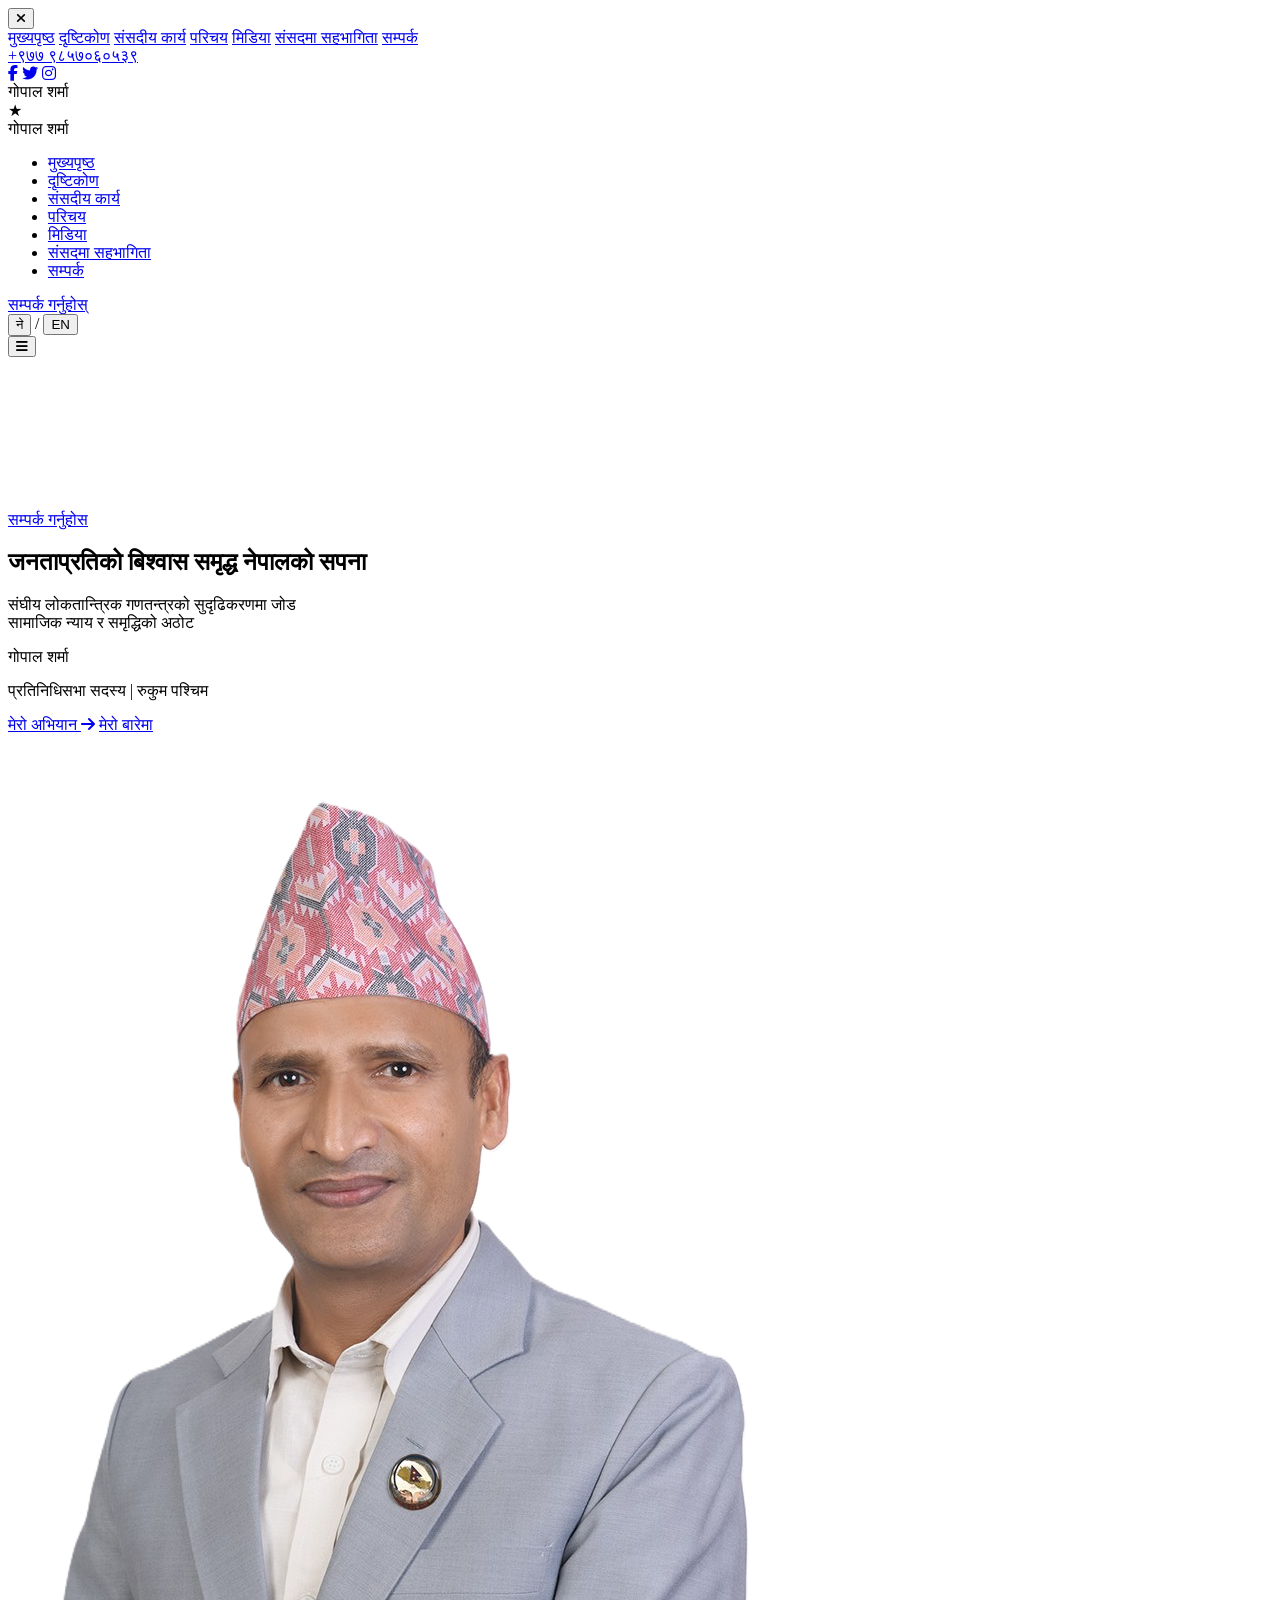
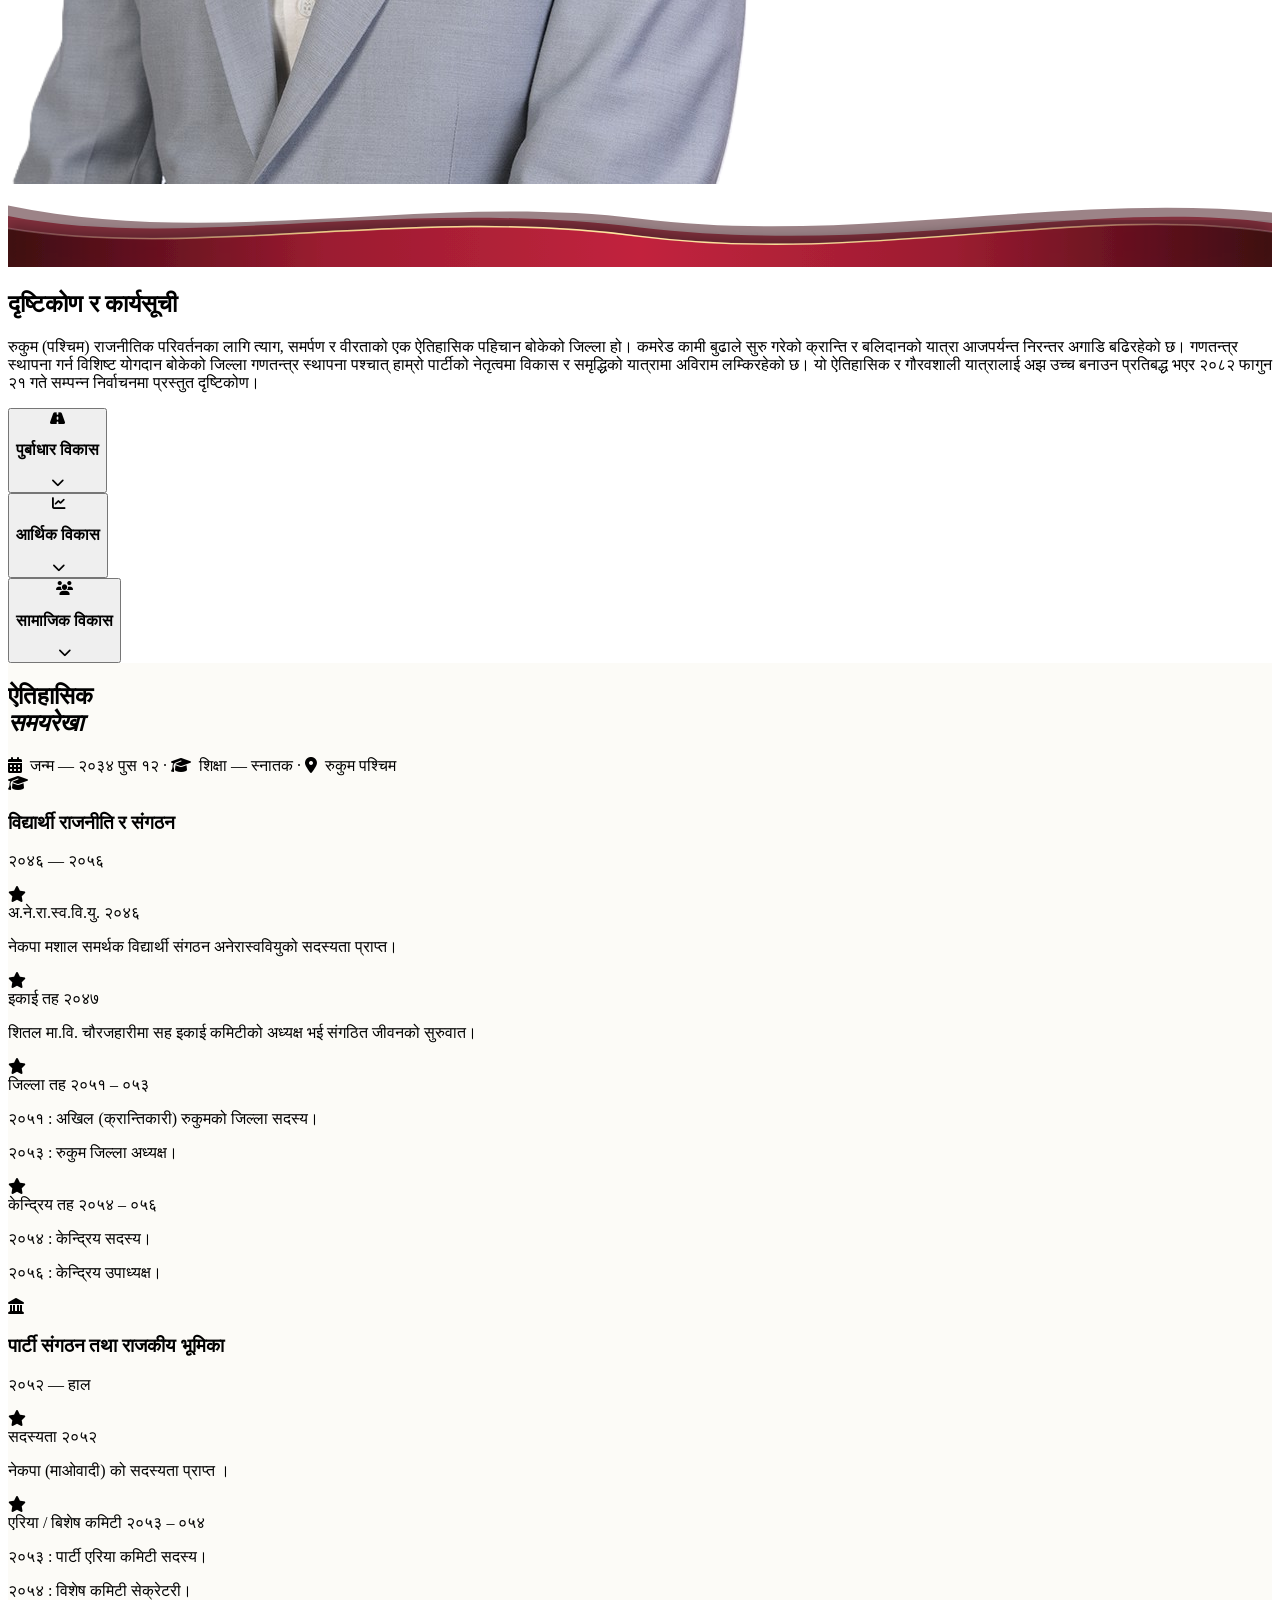
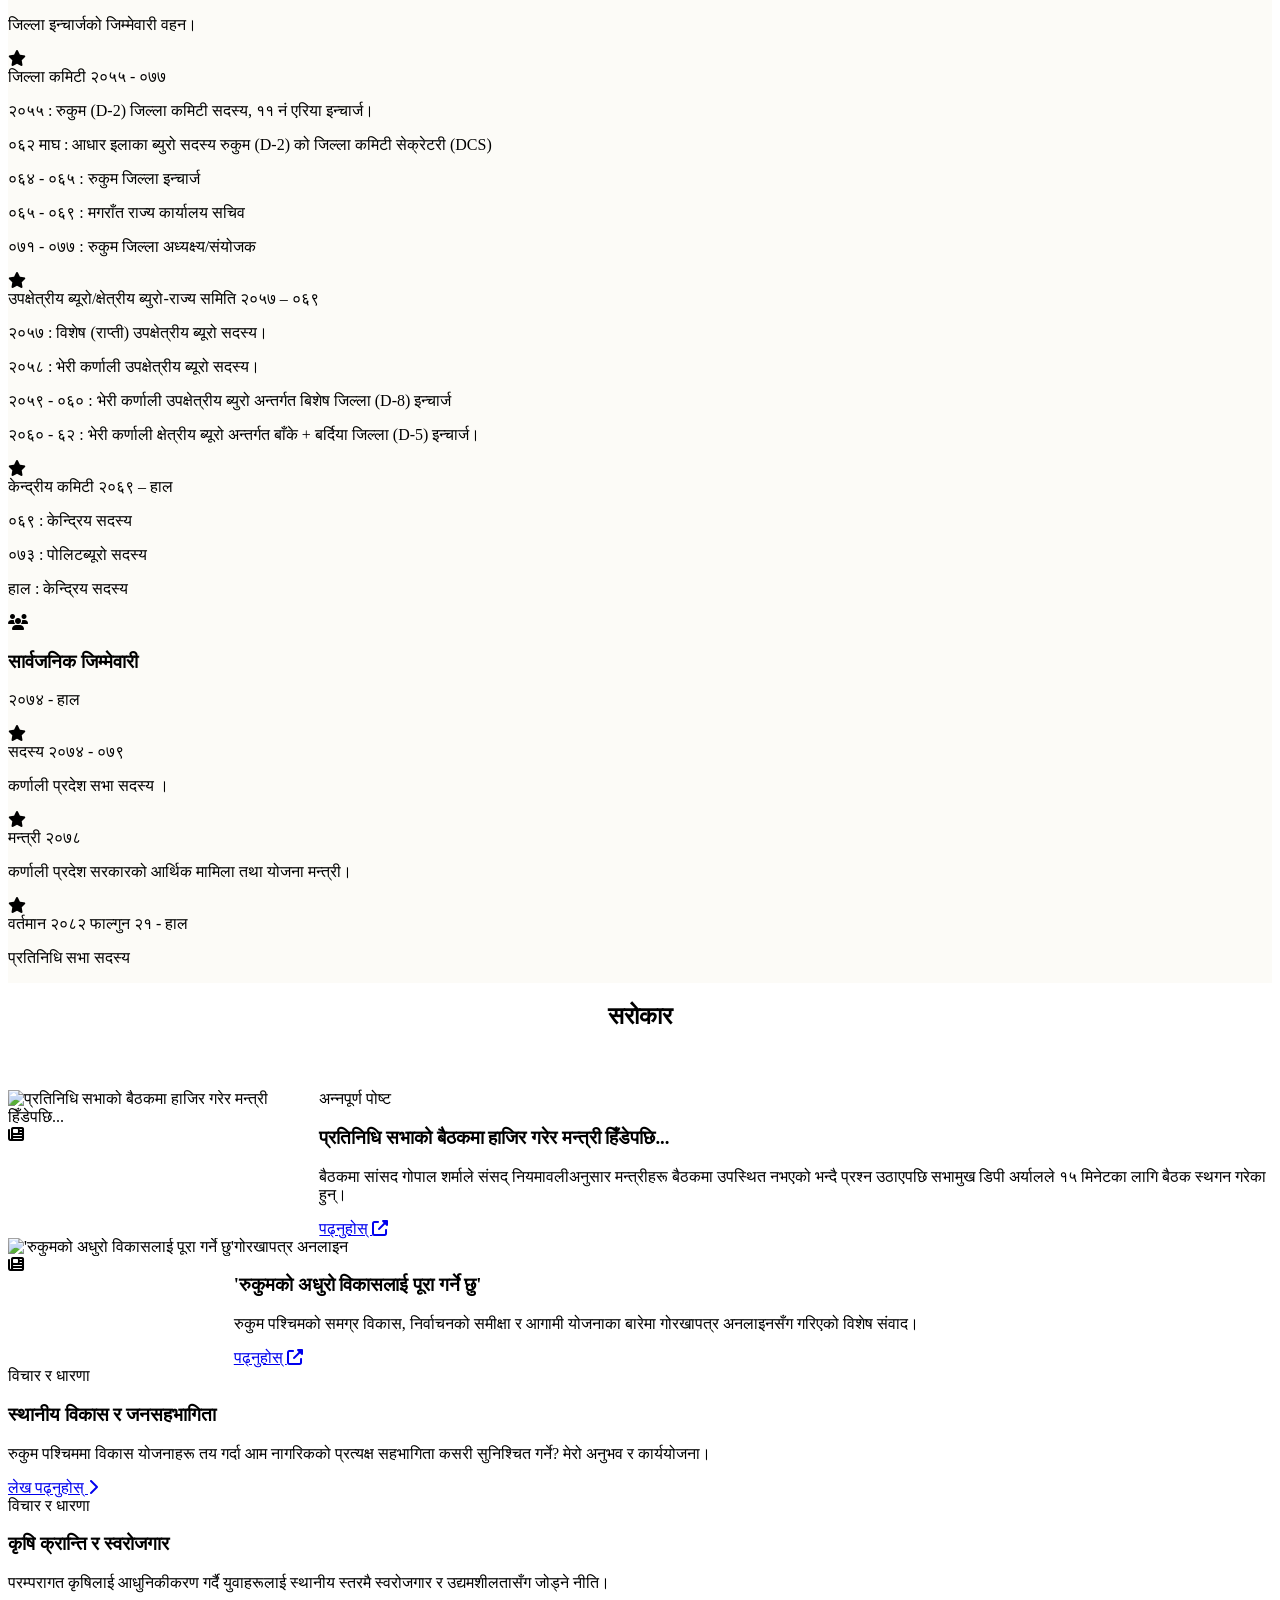
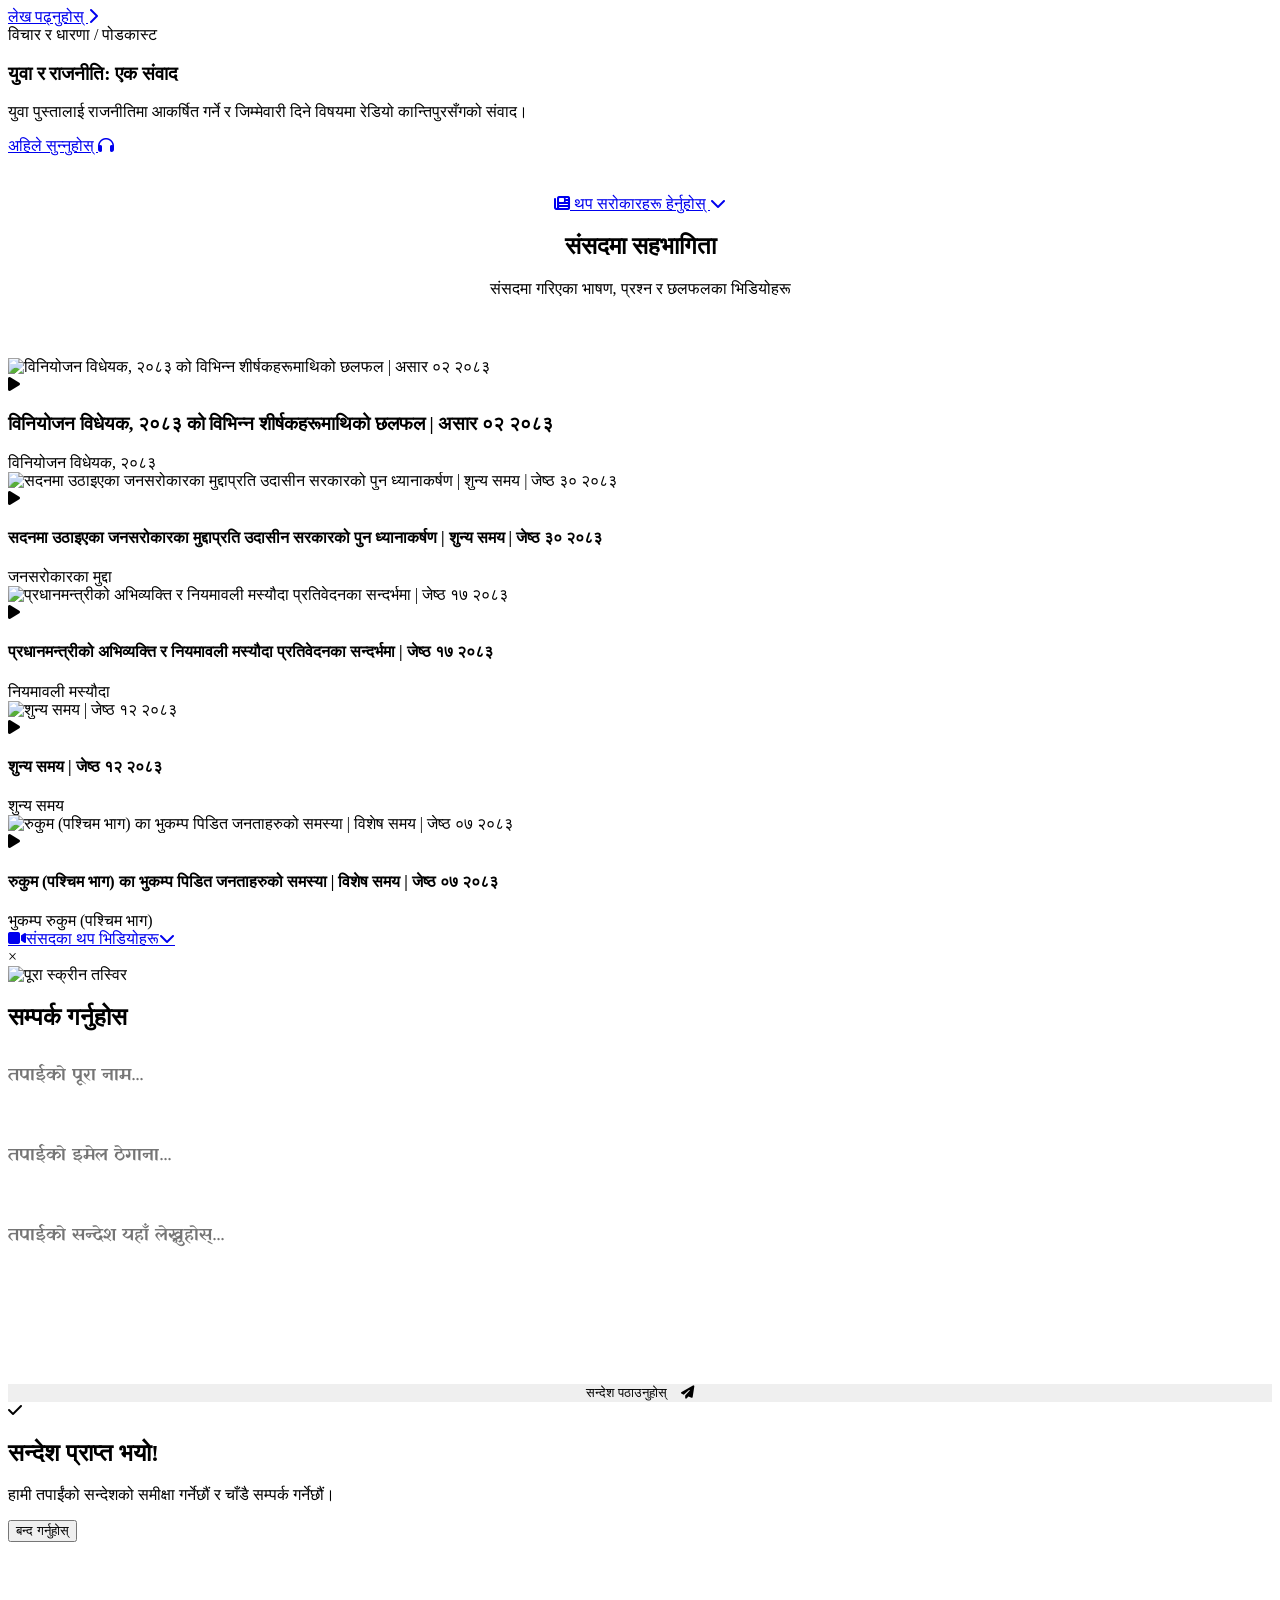
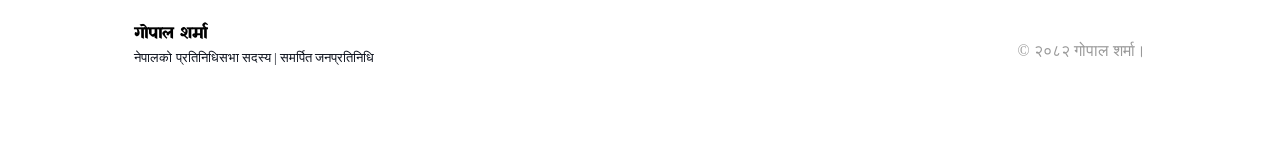
==== commit 0badefe3: "Add files via upload" ====
--- a/index.html
+++ b/index.html
@@ -1,381 +1,294 @@
 <!doctype html>
 <html lang="ne">
-  <head>
-    <meta charset="UTF-8" />
-    <meta name="viewport" content="width=device-width, initial-scale=1.0" />
-    <title>गोपाल शर्मा — प्रतिनिधिसभा सदस्य, रुकुम पश्चिम</title>
-    <meta
-      name="description"
-      content="रुकुम पश्चिमका जनप्रतिनिधि गोपाल शर्माको आधिकारिक संकलन र कार्ययात्राको अभिलेख।"
-    />
-    <link rel="preconnect" href="https://fonts.googleapis.com" />
-    <link rel="preconnect" href="https://fonts.gstatic.com" crossorigin />
-    <link
-      href="https://fonts.googleapis.com/css2?family=Yatra+One&display=swap"
-      rel="stylesheet"
-    />
-    <link rel="stylesheet" href="style.css" />
-    <link
-      rel="stylesheet"
-      href="https://cdnjs.cloudflare.com/ajax/libs/font-awesome/6.4.0/css/all.min.css"
-    />
-  </head>
-  <body>
-    <div id="cursor"></div>
-    <div id="cursor-follower"></div>
-    <div class="nav-overlay" id="nav-overlay">
-      <button class="nav-overlay-close" id="nav-close" aria-label="Close Menu">
-        <i class="fas fa-times"></i>
+
+<head>
+  <meta charset="UTF-8" />
+  <meta name="viewport" content="width=device-width, initial-scale=1.0" />
+  <title>गोपाल शर्मा — प्रतिनिधिसभा सदस्य, रुकुम पश्चिम</title>
+  <meta name="description" content="रुकुम पश्चिमका जनप्रतिनिधि गोपाल शर्माको आधिकारिक संकलन र कार्ययात्राको अभिलेख।" />
+  <link rel="preconnect" href="https://fonts.googleapis.com" />
+  <link rel="preconnect" href="https://fonts.gstatic.com" crossorigin />
+  <link href="https://fonts.googleapis.com/css2?family=Yatra+One&display=swap" rel="stylesheet" />
+  <link rel="stylesheet" href="style.css" />
+  <link rel="stylesheet" href="https://cdnjs.cloudflare.com/ajax/libs/font-awesome/6.4.0/css/all.min.css" />
+</head>
+
+<body>
+  <div id="cursor"></div>
+  <div id="cursor-follower"></div>
+  <div class="nav-overlay" id="nav-overlay">
+    <button class="nav-overlay-close" id="nav-close" aria-label="Close Menu">
+      <i class="fas fa-times"></i>
+    </button>
+    <div class="nav-overlay-content">
+      <div class="nav-overlay-links">
+        <a href="#hero" onclick="closeNav()"><span data-tr="nav_home">मुख्यपृष्ठ</span></a>
+        <a href="#vision" onclick="closeNav()"><span data-tr="nav_vision">दृष्टिकोण</span></a>
+        <a href="#parliament" onclick="closeNav()"><span data-tr="nav_parliament">संसदीय कार्य</span></a>
+        <a href="#about" onclick="closeNav()"><span data-tr="nav_about">परिचय</span></a>
+        <a href="#dialogue" onclick="closeNav()"><span data-tr="nav_media">मिडिया</span></a>
+        <a href="#parliament-role" onclick="closeNav()"><span data-tr="nav_parliament_role">संसदमा भूमिका</span></a>
+        <a href="#contact" onclick="closeNav()"><span data-tr="nav_contact">सम्पर्क</span></a>
+      </div>
+      <div class="nav-overlay-footer">
+        <div class="nav-footer-contact">
+          <a href="tel:+9779857060539" class="footer-phone">+९७७ ९८५७०६०५३९</a>
+        </div>
+        <div class="nav-footer-social">
+          <a href="#"><i class="fab fa-facebook-f"></i></a>
+          <a href="#"><i class="fab fa-twitter"></i></a>
+          <a href="#"><i class="fab fa-instagram"></i></a>
+        </div>
+        <div class="nav-footer-signature" data-tr="brand_name">
+          गोपाल शर्मा
+        </div>
+      </div>
+    </div>
+  </div>
+  <nav class="nav-reference" id="main-nav">
+    <div class="nav-brand" onclick="window.scrollTo({ top: 0, behavior: 'smooth' })">
+      <div class="nav-star-badge">★</div>
+      <span class="nav-brand-name" data-tr="brand_name">गोपाल शर्मा</span>
+    </div>
+    <ul class="nav-links nav-links-reference">
+      <li>
+        <a href="#hero" class="active-pill" data-tr="nav_home">मुख्यपृष्ठ</a>
+      </li>
+      <li><a href="#vision" data-tr="nav_vision">दृष्टिकोण</a></li>
+      <li><a href="#parliament" data-tr="nav_parliament">संसदीय कार्य</a></li>
+      <li><a href="#about" data-tr="nav_about">परिचय</a></li>
+      <li><a href="#dialogue" data-tr="nav_media">मिडिया</a></li>
+      <li>
+        <a href="#parliament-role" data-tr="nav_parliament_role">संसदमा सहभागिता</a>
+      </li>
+      <li><a href="#contact" data-tr="nav_contact">सम्पर्क</a></li>
+    </ul>
+    <div class="nav-actions">
+      <a href="#contact" class="nav-cta-btn" data-tr="nav_contact_btn">सम्पर्क गर्नुहोस्</a>
+      <div class="lang-switch-wrap">
+        <button class="lang-btn active" data-lang-opt="ne">ने</button>
+        <span class="lang-divider">/</span>
+        <button class="lang-btn" data-lang-opt="en">EN</button>
+      </div>
+      <button class="nav-hamburger-btn" id="menu-open" aria-label="Menu">
+        <i class="fas fa-bars"></i>
       </button>
-      <div class="nav-overlay-content">
-        <div class="nav-overlay-links">
-          <a href="#hero" onclick="closeNav()"
-            ><span data-tr="nav_home">मुख्यपृष्ठ</span></a
-          >
-          <a href="#vision" onclick="closeNav()"
-            ><span data-tr="nav_vision">दृष्टिकोण</span></a
-          >
-          <a href="#parliament" onclick="closeNav()"
-            ><span data-tr="nav_parliament">संसदीय कार्य</span></a
-          >
-          <a href="#about" onclick="closeNav()"
-            ><span data-tr="nav_about">परिचय</span></a
-          >
-          <a href="#dialogue" onclick="closeNav()"
-            ><span data-tr="nav_media">मिडिया</span></a
-          >
-          <a href="#parliament-role" onclick="closeNav()"
-            ><span data-tr="nav_parliament_role">संसदमा भूमिका</span></a
-          >
-          <a href="#contact" onclick="closeNav()"
-            ><span data-tr="nav_contact">सम्पर्क</span></a
-          >
-        </div>
-        <div class="nav-overlay-footer">
-          <div class="nav-footer-contact">
-            <a href="tel:+9779857060539" class="footer-phone"
-              >+९७७ ९८५७०६०५३९</a
-            >
-          </div>
-          <div class="nav-footer-social">
-            <a href="#"><i class="fab fa-facebook-f"></i></a>
-            <a href="#"><i class="fab fa-twitter"></i></a>
-            <a href="#"><i class="fab fa-instagram"></i></a>
-          </div>
-          <div class="nav-footer-signature" data-tr="brand_name">
-            गोपाल शर्मा
-          </div>
-        </div>
-      </div>
-    </div>
-    <nav class="nav-reference" id="main-nav">
-      <div
-        class="nav-brand"
-        onclick="window.scrollTo({ top: 0, behavior: 'smooth' })"
-      >
-        <div class="nav-star-badge">★</div>
-        <span class="nav-brand-name" data-tr="brand_name">गोपाल शर्मा</span>
-      </div>
-      <ul class="nav-links nav-links-reference">
-        <li>
-          <a href="#hero" class="active-pill" data-tr="nav_home">मुख्यपृष्ठ</a>
-        </li>
-        <li><a href="#vision" data-tr="nav_vision">दृष्टिकोण</a></li>
-        <li><a href="#parliament" data-tr="nav_parliament">संसदीय कार्य</a></li>
-        <li><a href="#about" data-tr="nav_about">परिचय</a></li>
-        <li><a href="#dialogue" data-tr="nav_media">मिडिया</a></li>
-        <li>
-          <a href="#parliament-role" data-tr="nav_parliament_role"
-            >संसदमा सहभागिता</a
-          >
-        </li>
-        <li><a href="#contact" data-tr="nav_contact">सम्पर्क</a></li>
-      </ul>
-      <div class="nav-actions">
-        <a href="#contact" class="nav-cta-btn" data-tr="nav_contact_btn"
-          >सम्पर्क गर्नुहोस्</a
-        >
-        <div class="lang-switch-wrap">
-          <button class="lang-btn active" data-lang-opt="ne">ने</button>
-          <span class="lang-divider">/</span>
-          <button class="lang-btn" data-lang-opt="en">EN</button>
-        </div>
-        <button class="nav-hamburger-btn" id="menu-open" aria-label="Menu">
-          <i class="fas fa-bars"></i>
-        </button>
-      </div>
-    </nav>
-    <section class="hero-political" id="hero">
-      <div class="hero-full-bg"></div>
-      <div class="hpol-flag-bg">
-        <video autoplay muted loop playsinline>
-          <source src="video.mp4" type="video/mp4" />
-        </video>
-      </div>
-      <a
-        href="#contact"
-        class="hpol-mobile-contact-btn"
-        data-tr="hero_mobile_contact"
-      >
-        सम्पर्क गर्नुहोस
+    </div>
+  </nav>
+  <section class="hero-political" id="hero">
+    <div class="hero-full-bg"></div>
+    <div class="hpol-flag-bg">
+      <video autoplay muted loop playsinline>
+        <source src="video.mp4" type="video/mp4" />
+      </video>
+    </div>
+    <a href="#contact" class="hpol-mobile-contact-btn" data-tr="hero_mobile_contact">
+      सम्पर्क गर्नुहोस
+    </a>
+    <div class="hpol-inner">
+      <div class="hpol-left">
+        <h1 class="hpol-headline reveal" data-tr="hero_headline">
+          जनताप्रतिको बिश्वास
+          <span class="red-line">समृद्ध नेपालको</span>
+          सपना
+        </h1>
+        <p class="hpol-desc reveal" data-tr="hero_desc">
+          संघीय लोकतन्त्र, सामाजिक न्याय र समृद्धिको मार्गमा संसदमा तपाईको
+          आवाज, जनताको साथमा साथी।
+        </p>
+        <div class="hpol-sig reveal"></div>
+        <p class="hpol-name reveal" data-tr="hero_name">गोपाल शर्मा</p>
+        <p class="hpol-role reveal" data-tr="hero_role">
+          प्रतिनिधिसभा सदस्य | रुकुम पश्चिम
+        </p>
+        <div class="hpol-btns reveal">
+          <a href="#vision" class="hpol-btn-primary" data-tr="hero_btn_campaign">मेरो अभियान &nbsp;<i
+              class="fas fa-arrow-right"></i></a>
+          <a href="#about" class="hpol-btn-outline" data-tr="hero_btn_about">मेरो बारेमा</a>
+        </div>
+      </div>
+      <div class="hpol-photo-wrap">
+        <img src="gopal_sharma.png" alt="गोपाल शर्माको तस्वीर" />
+      </div>
+    </div>
+    <div class="hero-full-ribbon">
+      <svg xmlns="http://www.w3.org/2000/svg" viewBox="0 0 1440 90" preserveAspectRatio="none" class="hero-ribbon-svg">
+        <defs>
+          <linearGradient id="ribbonGradH" x1="0%" y1="0%" x2="100%" y2="0%">
+            <stop offset="0%" stop-color="#3a0810" stop-opacity="0.9" />
+            <stop offset="25%" stop-color="#9b1c30" stop-opacity="1" />
+            <stop offset="50%" stop-color="#c2243e" stop-opacity="1" />
+            <stop offset="75%" stop-color="#9b1c30" stop-opacity="1" />
+            <stop offset="100%" stop-color="#3a0810" stop-opacity="0.9" />
+          </linearGradient>
+          <linearGradient id="goldEdge" x1="0%" y1="0%" x2="100%" y2="0%">
+            <stop offset="0%" stop-color="#c59e5f" stop-opacity="0" />
+            <stop offset="25%" stop-color="#f5d98a" stop-opacity="0.9" />
+            <stop offset="50%" stop-color="#ffe9a0" stop-opacity="1" />
+            <stop offset="75%" stop-color="#f5d98a" stop-opacity="0.9" />
+            <stop offset="100%" stop-color="#c59e5f" stop-opacity="0" />
+          </linearGradient>
+          <filter id="ribbonShadow">
+            <feDropShadow dx="0" dy="-5" stdDeviation="8" flood-color="rgba(0,0,0,0.35)" />
+          </filter>
+        </defs>
+        <path d="M0,20 C240,70 480,5 720,35 C960,65 1200,5 1440,28 L1440,90 L0,90 Z" fill="#3a0810" opacity="0.5" />
+        <path d="M0,32 C200,72 440,10 720,45 C1000,78 1240,12 1440,40 L1440,90 L0,90 Z" fill="#7a1425" opacity="0.75" />
+        <path d="M0,46 C220,82 460,20 720,55 C980,88 1220,18 1440,50 L1440,90 L0,90 Z" fill="url(#ribbonGradH)"
+          filter="url(#ribbonShadow)" />
+        <path d="M0,46 C220,82 460,20 720,55 C980,88 1220,18 1440,50" fill="none" stroke="rgba(255,255,255,0.18)"
+          stroke-width="2" />
+        <path d="M0,46 C220,82 460,20 720,55 C980,88 1220,18 1440,50" fill="none" stroke="url(#goldEdge)"
+          stroke-width="1.5" />
+      </svg>
+    </div>
+
+  </section>
+  <section class="section vision-section" id="vision">
+    <div class="vision-inner">
+      <div class="vision-header reveal">
+        <h2 class="vision-title" data-tr="vision_title">
+          दृष्टिकोण र कार्यसूची
+        </h2>
+        <div class="vision-intro" data-tr="vision_intro">
+          <p>
+            रुकुम (पश्चिम) राजनीतिक परिवर्तनका लागि त्याग, समर्पण र वीरताको एक
+            ऐतिहासिक पहिचान बोकेको जिल्ला हो। कमरेड कामी बुढाले सुरु गरेको
+            क्रान्ति र बलिदानको यात्रा आजपर्यन्त निरन्तर अगाडि बढिरहेको छ।
+            गणतन्त्र स्थापना गर्न विशिष्ट योगदान बोकेको जिल्ला गणतन्त्र
+            स्थापना पश्चात् हाम्रो पार्टीको नेतृत्वमा विकास र समृद्धिको
+            यात्रामा अविराम लम्किरहेको छ। यो ऐतिहासिक र गौरवशाली यात्रालाई अझ
+            उच्च बनाउन प्रतिबद्ध भएर २०८२ फागुन २१ गते सम्पन्न निर्वाचनमा
+            प्रस्तुत दृष्टिकोण।
+          </p>
+        </div>
+      </div>
+      <div class="vision-accordion" id="vision-accordion"></div>
+    </div>
+  </section>
+  <section class="section" id="about" style="border-top: var(--border-fine); overflow: hidden">
+    <div class="journey-header reveal">
+      <h2 class="journey-title" data-tr="journey_title">
+        ऐतिहासिक<br /><em>समयरेखा</em>
+      </h2>
+      <div class="journey-meta-strip">
+        <span data-tr="journey_dob"><i class="fas fa-calendar-alt"></i>&nbsp; जन्म &mdash; २०३४ पुस
+          १२</span>
+        <span class="jmeta-sep">&middot;</span>
+        <span data-tr="journey_edu"><i class="fas fa-graduation-cap"></i>&nbsp; शिक्षा &mdash;
+          स्नातक</span>
+        <span class="jmeta-sep">&middot;</span>
+        <span data-tr="journey_loc"><i class="fas fa-map-marker-alt"></i>&nbsp; रुकुम पश्चिम</span>
+      </div>
+    </div>
+    <div class="journey-grid-container">
+      <div class="journey-column reveal">
+        <div class="journey-col-header">
+          <div class="jcol-icon-box">
+            <i class="fas fa-graduation-cap"></i>
+          </div>
+          <h3 data-tr="journey_student_title"></h3>
+          <p data-tr="journey_student_years"></p>
+        </div>
+        <div class="sub-timeline" id="student-timeline"></div>
+      </div>
+      <div class="journey-column reveal">
+        <div class="journey-col-header">
+          <div class="jcol-icon-box">
+            <i class="fas fa-landmark"></i>
+          </div>
+          <h3 data-tr="journey_party_title"></h3>
+          <p data-tr="journey_party_years"></p>
+        </div>
+        <div class="sub-timeline" id="party-timeline"></div>
+      </div>
+    </div>
+    <div class="journey-public-wrap reveal">
+      <div class="journey-col-header journey-col-header--centered">
+        <div class="jcol-icon-box">
+          <i class="fas fa-users"></i>
+        </div>
+        <h3 data-tr="journey_public_title">सार्वजनिक जिम्मेवारी</h3>
+        <p data-tr="journey_public_years">२०७४ - हाल</p>
+      </div>
+      <div class="journey-column journey-column--centered">
+        <div class="sub-timeline" id="public-role-timeline"></div>
+      </div>
+    </div>
+  </section>
+  <section class="section" id="dialogue" style="background: #fff; border-top: var(--border-fine)">
+    <div class="section-header reveal" style="margin-bottom: 60px; text-align: center">
+      <h2 data-tr="dialogue_title">सरोकार</h2>
+    </div>
+    <div class="dialogue-grid" id="dialogue-grid"></div>
+    <div class="dialogue-more reveal" style="text-align: center; margin-top: 40px">
+      <a href="#" class="dialogue-more-btn btn-silk">
+        <i class="fas fa-newspaper"></i>
+        थप सरोकारहरू हेर्नुहोस्
+        <i class="fas fa-chevron-down"></i>
       </a>
-      <div class="hpol-inner">
-        <div class="hpol-left">
-          <h1 class="hpol-headline reveal" data-tr="hero_headline">
-            जनताप्रतिको बिश्वास
-            <span class="red-line">समृद्ध नेपालको</span>
-            सपना
-          </h1>
-          <p class="hpol-desc reveal" data-tr="hero_desc">
-            संघीय लोकतन्त्र, सामाजिक न्याय र समृद्धिको मार्गमा संसदमा तपाईको
-            आवाज, जनताको साथमा साथी।
-          </p>
-          <div class="hpol-sig reveal"></div>
-          <p class="hpol-name reveal" data-tr="hero_name">गोपाल शर्मा</p>
-          <p class="hpol-role reveal" data-tr="hero_role">
-            प्रतिनिधिसभा सदस्य | रुकुम पश्चिम
-          </p>
-          <div class="hpol-btns reveal">
-            <a
-              href="#vision"
-              class="hpol-btn-primary"
-              data-tr="hero_btn_campaign"
-              >मेरो अभियान &nbsp;<i class="fas fa-arrow-right"></i
-            ></a>
-            <a href="#about" class="hpol-btn-outline" data-tr="hero_btn_about"
-              >मेरो बारेमा</a
-            >
-          </div>
-        </div>
-        <div class="hpol-photo-wrap">
-          <img src="gopal_sharma.png" alt="गोपाल शर्माको तस्वीर" />
-        </div>
-      </div>
-      <div class="hero-full-ribbon">
-        <svg xmlns="http://www.w3.org/2000/svg" viewBox="0 0 1440 90" preserveAspectRatio="none" class="hero-ribbon-svg">
-          <defs>
-            <linearGradient id="ribbonGradH" x1="0%" y1="0%" x2="100%" y2="0%">
-              <stop offset="0%"   stop-color="#3a0810" stop-opacity="0.9"/>
-              <stop offset="25%"  stop-color="#9b1c30" stop-opacity="1"/>
-              <stop offset="50%"  stop-color="#c2243e" stop-opacity="1"/>
-              <stop offset="75%"  stop-color="#9b1c30" stop-opacity="1"/>
-              <stop offset="100%" stop-color="#3a0810" stop-opacity="0.9"/>
-            </linearGradient>
-            <linearGradient id="goldEdge" x1="0%" y1="0%" x2="100%" y2="0%">
-              <stop offset="0%"   stop-color="#c59e5f" stop-opacity="0"/>
-              <stop offset="25%"  stop-color="#f5d98a" stop-opacity="0.9"/>
-              <stop offset="50%"  stop-color="#ffe9a0" stop-opacity="1"/>
-              <stop offset="75%"  stop-color="#f5d98a" stop-opacity="0.9"/>
-              <stop offset="100%" stop-color="#c59e5f" stop-opacity="0"/>
-            </linearGradient>
-            <filter id="ribbonShadow">
-              <feDropShadow dx="0" dy="-5" stdDeviation="8" flood-color="rgba(0,0,0,0.35)"/>
-            </filter>
-          </defs>
-          <path d="M0,20 C240,70 480,5 720,35 C960,65 1200,5 1440,28 L1440,90 L0,90 Z" fill="#3a0810" opacity="0.5"/>
-          <path d="M0,32 C200,72 440,10 720,45 C1000,78 1240,12 1440,40 L1440,90 L0,90 Z" fill="#7a1425" opacity="0.75"/>
-          <path d="M0,46 C220,82 460,20 720,55 C980,88 1220,18 1440,50 L1440,90 L0,90 Z" fill="url(#ribbonGradH)" filter="url(#ribbonShadow)"/>
-          <path d="M0,46 C220,82 460,20 720,55 C980,88 1220,18 1440,50" fill="none" stroke="rgba(255,255,255,0.18)" stroke-width="2"/>
-          <path d="M0,46 C220,82 460,20 720,55 C980,88 1220,18 1440,50" fill="none" stroke="url(#goldEdge)" stroke-width="1.5"/>
-        </svg>
-      </div>
-
-    </section>
-    <section class="section vision-section" id="vision">
-      <div class="vision-inner">
-        <div class="vision-header reveal">
-          <h2 class="vision-title" data-tr="vision_title">
-            दृष्टिकोण र कार्यसूची
-          </h2>
-          <div class="vision-intro" data-tr="vision_intro">
-            <p>
-              रुकुम (पश्चिम) राजनीतिक परिवर्तनका लागि त्याग, समर्पण र वीरताको एक
-              ऐतिहासिक पहिचान बोकेको जिल्ला हो। कमरेड कामी बुढाले सुरु गरेको
-              क्रान्ति र बलिदानको यात्रा आजपर्यन्त निरन्तर अगाडि बढिरहेको छ।
-              गणतन्त्र स्थापना गर्न विशिष्ट योगदान बोकेको जिल्ला गणतन्त्र
-              स्थापना पश्चात् हाम्रो पार्टीको नेतृत्वमा विकास र समृद्धिको
-              यात्रामा अविराम लम्किरहेको छ। यो ऐतिहासिक र गौरवशाली यात्रालाई अझ
-              उच्च बनाउन प्रतिबद्ध भएर २०८२ फागुन २१ गते सम्पन्न निर्वाचनमा
-              प्रस्तुत दृष्टिकोण।
-            </p>
-          </div>
-        </div>
-        <div class="vision-accordion" id="vision-accordion"></div>
-      </div>
-    </section>
-    <section
-      class="section"
-      id="about"
-      style="border-top: var(--border-fine); overflow: hidden"
-    >
-      <div class="journey-header reveal">
-        <h2 class="journey-title" data-tr="journey_title">
-          ऐतिहासिक<br /><em>समयरेखा</em>
+    </div>
+  </section>
+  <section class="section parliament-activity-section" id="parliament-role"
+    style="background: var(--bg-cream); border-top: var(--border-fine)">
+    <div class="reveal">
+      <div class="section-header" style="text-align: center; margin-bottom: 60px">
+        <h2 class="parliament-section-title" data-tr="parliament_section_title">
+          संसदमा सहभागिता
         </h2>
-        <div class="journey-meta-strip">
-          <span data-tr="journey_dob"
-            ><i class="fas fa-calendar-alt"></i>&nbsp; जन्म &mdash; २०३४ पुस
-            १२</span
-          >
-          <span class="jmeta-sep">&middot;</span>
-          <span data-tr="journey_edu"
-            ><i class="fas fa-graduation-cap"></i>&nbsp; शिक्षा &mdash;
-            स्नातक</span
-          >
-          <span class="jmeta-sep">&middot;</span>
-          <span data-tr="journey_loc"
-            ><i class="fas fa-map-marker-alt"></i>&nbsp; रुकुम पश्चिम</span
-          >
-        </div>
-      </div>
-      <div class="journey-grid-container">
-        <div class="journey-column reveal">
-          <div class="journey-col-header">
-            <div class="jcol-icon-box">
-              <i class="fas fa-graduation-cap"></i>
-            </div>
-            <h3 data-tr="journey_student_title"></h3>
-            <p data-tr="journey_student_years"></p>
-          </div>
-          <div class="sub-timeline" id="student-timeline"></div>
-        </div>
-        <div class="journey-column reveal">
-          <div class="journey-col-header">
-            <div class="jcol-icon-box">
-              <i class="fas fa-landmark"></i>
-            </div>
-            <h3 data-tr="journey_party_title"></h3>
-            <p data-tr="journey_party_years"></p>
-          </div>
-          <div class="sub-timeline" id="party-timeline"></div>
-        </div>
-      </div>
-      <div class="journey-public-wrap reveal">
-        <div class="journey-col-header journey-col-header--centered">
-          <div class="jcol-icon-box">
-            <i class="fas fa-users"></i>
-          </div>
-          <h3 data-tr="journey_public_title">सार्वजनिक जिम्मेवारी</h3>
-          <p data-tr="journey_public_years">२०७४ - हाल</p>
-        </div>
-        <div class="journey-column journey-column--centered">
-          <div class="sub-timeline" id="public-role-timeline"></div>
-        </div>
-      </div>
-    </section>
-    <section
-      class="section"
-      id="dialogue"
-      style="background: #fff; border-top: var(--border-fine)"
-    >
-      <div
-        class="section-header reveal"
-        style="margin-bottom: 60px; text-align: center"
-      >
-        <h2 data-tr="dialogue_title">सरोकार</h2>
-      </div>
-      <div class="dialogue-grid" id="dialogue-grid"></div>
-      <div
-        class="dialogue-more reveal"
-        style="text-align: center; margin-top: 40px"
-      >
-        <a href="#" class="dialogue-more-btn btn-silk">
-          <i class="fas fa-newspaper"></i>
-          थप सरोकारहरू हेर्नुहोस्
-          <i class="fas fa-chevron-down"></i>
-        </a>
-      </div>
-    </section>
-    <section
-      class="section parliament-activity-section"
-      id="parliament-role"
-      style="background: var(--bg-cream); border-top: var(--border-fine)"
-    >
-      <div class="reveal">
-        <div
-          class="section-header"
-          style="text-align: center; margin-bottom: 60px"
-        >
-          <h2
-            class="parliament-section-title"
-            data-tr="parliament_section_title"
-          >
-            संसदमा सहभागिता
-          </h2>
-          <p
-            class="parliament-section-subtitle"
-            data-tr="parliament_section_subtitle"
-          >
-            संसदमा गरिएका भाषण, प्रश्न र छलफलका भिडियोहरू
-          </p>
-        </div>
-        <div class="pvid-featured reveal">
-          <div
-            class="pvid-frame-wrap pvid-frame-wrap--featured"
-            id="featured-video-container"
-            data-video-id=""
-            style="cursor: pointer"
-          >
-            <img
-              id="featured-video-thumb"
-              src=""
-              alt=""
-              style="
+        <p class="parliament-section-subtitle" data-tr="parliament_section_subtitle">
+          संसदमा गरिएका भाषण, प्रश्न र छलफलका भिडियोहरू
+        </p>
+      </div>
+      <div class="pvid-featured reveal">
+        <div class="pvid-frame-wrap pvid-frame-wrap--featured" id="featured-video-container" data-video-id=""
+          style="cursor: pointer">
+          <img id="featured-video-thumb" src="" alt="" style="
                 width: 100%;
                 height: 100%;
                 object-fit: cover;
                 border-radius: inherit;
-              "
-            />
-            <div class="pvid-play-overlay"><i class="fas fa-play"></i></div>
-          </div>
-          <div class="pvid-featured-info">
-            <h3 id="featured-video-title"></h3>
-            <p id="featured-video-desc"></p>
-            <div class="pvid-tags" id="featured-video-tags"></div>
-          </div>
-        </div>
-        <div class="pvid-grid reveal" id="pvid-grid"></div>
-        <div class="pvid-more reveal">
-          <a href="#" class="pvid-more-btn">
-            <i class="fas fa-video"></i>
-            संसदका थप भिडियोहरू
-            <i class="fas fa-chevron-down"></i>
-          </a>
-        </div>
-      </div>
-    </section>
-    <div id="lightbox-modal" class="lightbox-modal">
-      <span class="lightbox-close" id="lightbox-close">&times;</span>
-      <div class="lightbox-content">
-        <img id="lightbox-img" src="" alt="पूरा स्क्रीन तस्विर" />
-      </div>
-    </div>
-    <section
-      class="section"
-      id="contact"
-      style="border-top: var(--border-fine)"
-    >
-      <div class="reveal">
-        <div class="contact-grid-wrapper">
-          <div class="contact-title-wrap">
-            <h2 class="contact-title" data-tr="contact_title">
-              सम्पर्क गर्नुहोस
-            </h2>
-            <div class="contact-arrow-wrap">
-              <span class="contact-arrow-line"></span>
-              <span class="contact-arrow-head"></span>
-            </div>
-          </div>
-          <form id="contact-form" style="text-align: left">
-            <div style="margin-bottom: 30px">
-              <input
-                type="text"
-                name="name"
-                required
-                data-tr-placeholder="contact_name_placeholder"
-                placeholder="तपाईको पूरा नाम..."
-                style="
+              " />
+          <div class="pvid-play-overlay"><i class="fas fa-play"></i></div>
+        </div>
+        <div class="pvid-featured-info">
+          <h3 id="featured-video-title"></h3>
+          <p id="featured-video-desc"></p>
+          <div class="pvid-tags" id="featured-video-tags"></div>
+        </div>
+      </div>
+      <div class="pvid-grid reveal" id="pvid-grid"></div>
+      <div class="pvid-more reveal">
+        <a href="#" class="pvid-more-btn">
+          <i class="fas fa-video"></i>
+          संसदका थप भिडियोहरू
+          <i class="fas fa-chevron-down"></i>
+        </a>
+      </div>
+    </div>
+  </section>
+  <div id="lightbox-modal" class="lightbox-modal">
+    <span class="lightbox-close" id="lightbox-close">&times;</span>
+    <div class="lightbox-content">
+      <img id="lightbox-img" src="" alt="पूरा स्क्रीन तस्विर" />
+    </div>
+  </div>
+  <section class="section" id="contact" style="border-top: var(--border-fine)">
+    <div class="reveal">
+      <div class="contact-grid-wrapper">
+        <div class="contact-title-wrap">
+          <h2 class="contact-title" data-tr="contact_title">
+            सम्पर्क गर्नुहोस
+          </h2>
+          <div class="contact-arrow-wrap">
+            <span class="contact-arrow-line"></span>
+            <span class="contact-arrow-head"></span>
+          </div>
+        </div>
+        <form id="contact-form" style="text-align: left">
+          <div style="margin-bottom: 30px">
+            <input type="text" name="name" required data-tr-placeholder="contact_name_placeholder"
+              placeholder="तपाईको पूरा नाम..." style="
                   width: 100%;
                   background: transparent;
                   border: none;
@@ -385,17 +298,11 @@
                   font-family: &quot;Yatra One&quot;;
                   font-size: 1.1rem;
                   color: var(--text);
-                "
-              />
-            </div>
-            <div style="margin-bottom: 30px">
-              <input
-                type="email"
-                name="email"
-                required
-                data-tr-placeholder="contact_email_placeholder"
-                placeholder="तपाईको इमेल ठेगाना..."
-                style="
+                " />
+          </div>
+          <div style="margin-bottom: 30px">
+            <input type="email" name="email" required data-tr-placeholder="contact_email_placeholder"
+              placeholder="तपाईको इमेल ठेगाना..." style="
                   width: 100%;
                   background: transparent;
                   border: none;
@@ -405,18 +312,12 @@
                   font-family: &quot;Yatra One&quot;;
                   font-size: 1.1rem;
                   color: var(--text);
-                "
-              />
-            </div>
-            <input type="text" name="_gotcha" style="display: none" />
-            <div style="margin-bottom: 40px">
-              <textarea
-                name="message"
-                required
-                data-tr-placeholder="contact_msg_placeholder"
-                placeholder="तपाईको सन्देश यहाँ लेख्नुहोस्..."
-                rows="4"
-                style="
+                " />
+          </div>
+          <input type="text" name="_gotcha" style="display: none" />
+          <div style="margin-bottom: 40px">
+            <textarea name="message" required data-tr-placeholder="contact_msg_placeholder"
+              placeholder="तपाईको सन्देश यहाँ लेख्नुहोस्..." rows="4" style="
                   width: 100%;
                   background: transparent;
                   border: none;
@@ -427,45 +328,34 @@
                   font-size: 1.1rem;
                   color: var(--text);
                   resize: none;
-                "
-              ></textarea>
-            </div>
-            <button
-              type="submit"
-              class="btn-silk"
-              id="submit-btn"
-              style="
+                "></textarea>
+          </div>
+          <button type="submit" class="btn-silk" id="submit-btn" style="
                 width: 100%;
                 justify-content: center;
                 border: none;
                 cursor: pointer;
-              "
-            >
-              <span data-tr="contact_submit_btn">सन्देश पठाउनुहोस्</span>
-              <i class="fas fa-paper-plane" style="margin-left: 10px"></i>
+              ">
+            <span data-tr="contact_submit_btn">सन्देश पठाउनुहोस्</span>
+            <i class="fas fa-paper-plane" style="margin-left: 10px"></i>
+          </button>
+        </form>
+        <div id="success-modal" class="success-modal">
+          <div class="success-card">
+            <div class="success-icon"><i class="fas fa-check"></i></div>
+            <h2 data-tr="success_title">सन्देश प्राप्त भयो!</h2>
+            <p data-tr="success_body">
+              हामी तपाईंको सन्देशको समीक्षा गर्नेछौं र चाँडै सम्पर्क गर्नेछौं।
+            </p>
+            <button onclick="closeSuccessModal()" class="btn-silk-text" data-tr="success_close">
+              बन्द गर्नुहोस्
             </button>
-          </form>
-          <div id="success-modal" class="success-modal">
-            <div class="success-card">
-              <div class="success-icon"><i class="fas fa-check"></i></div>
-              <h2 data-tr="success_title">सन्देश प्राप्त भयो!</h2>
-              <p data-tr="success_body">
-                हामी तपाईंको सन्देशको समीक्षा गर्नेछौं र चाँडै सम्पर्क गर्नेछौं।
-              </p>
-              <button
-                onclick="closeSuccessModal()"
-                class="btn-silk-text"
-                data-tr="success_close"
-              >
-                बन्द गर्नुहोस्
-              </button>
-            </div>
-          </div>
-        </div>
-      </div>
-    </section>
-    <footer
-      style="
+          </div>
+        </div>
+      </div>
+    </div>
+  </section>
+  <footer style="
         padding: 80px 10%;
         border-top: 1px solid var(--text);
         display: flex;
@@ -473,31 +363,24 @@
         align-items: center;
         flex-wrap: wrap;
         gap: 20px;
-      "
-    >
-      <div>
-        <div
-          class="logo"
-          style="
+      ">
+    <div>
+      <div class="logo" style="
             font-family: &quot;Yatra One&quot;, sans-serif;
             font-weight: 900;
-          "
-          data-tr="brand_name"
-        >
-          गोपाल शर्मा
-        </div>
-        <p
-          style="font-size: 0.8rem; color: #0a0f1a; margin-top: 5px"
-          data-tr="footer_role"
-        >
-          नेपालको प्रतिनिधिसभा सदस्य | समर्पित जनप्रतिनिधि
-        </p>
-      </div>
-      <p class="label-eng" style="opacity: 0.4" data-tr="footer_copyright">
-        &copy; २०८२ गोपाल शर्मा।
+          " data-tr="brand_name">
+        गोपाल शर्मा
+      </div>
+      <p style="font-size: 0.8rem; color: #0a0f1a; margin-top: 5px" data-tr="footer_role">
+        नेपालको प्रतिनिधिसभा सदस्य | समर्पित जनप्रतिनिधि
       </p>
-    </footer>
-    <script src="data.js"></script>
-    <script src="script.js"></script>
-  </body>
-</html>
+    </div>
+    <p class="label-eng" style="opacity: 0.4" data-tr="footer_copyright">
+      &copy; २०८२ गोपाल शर्मा।
+    </p>
+  </footer>
+  <script src="data.js"></script>
+  <script src="script.js"></script>
+</body>
+
+</html>
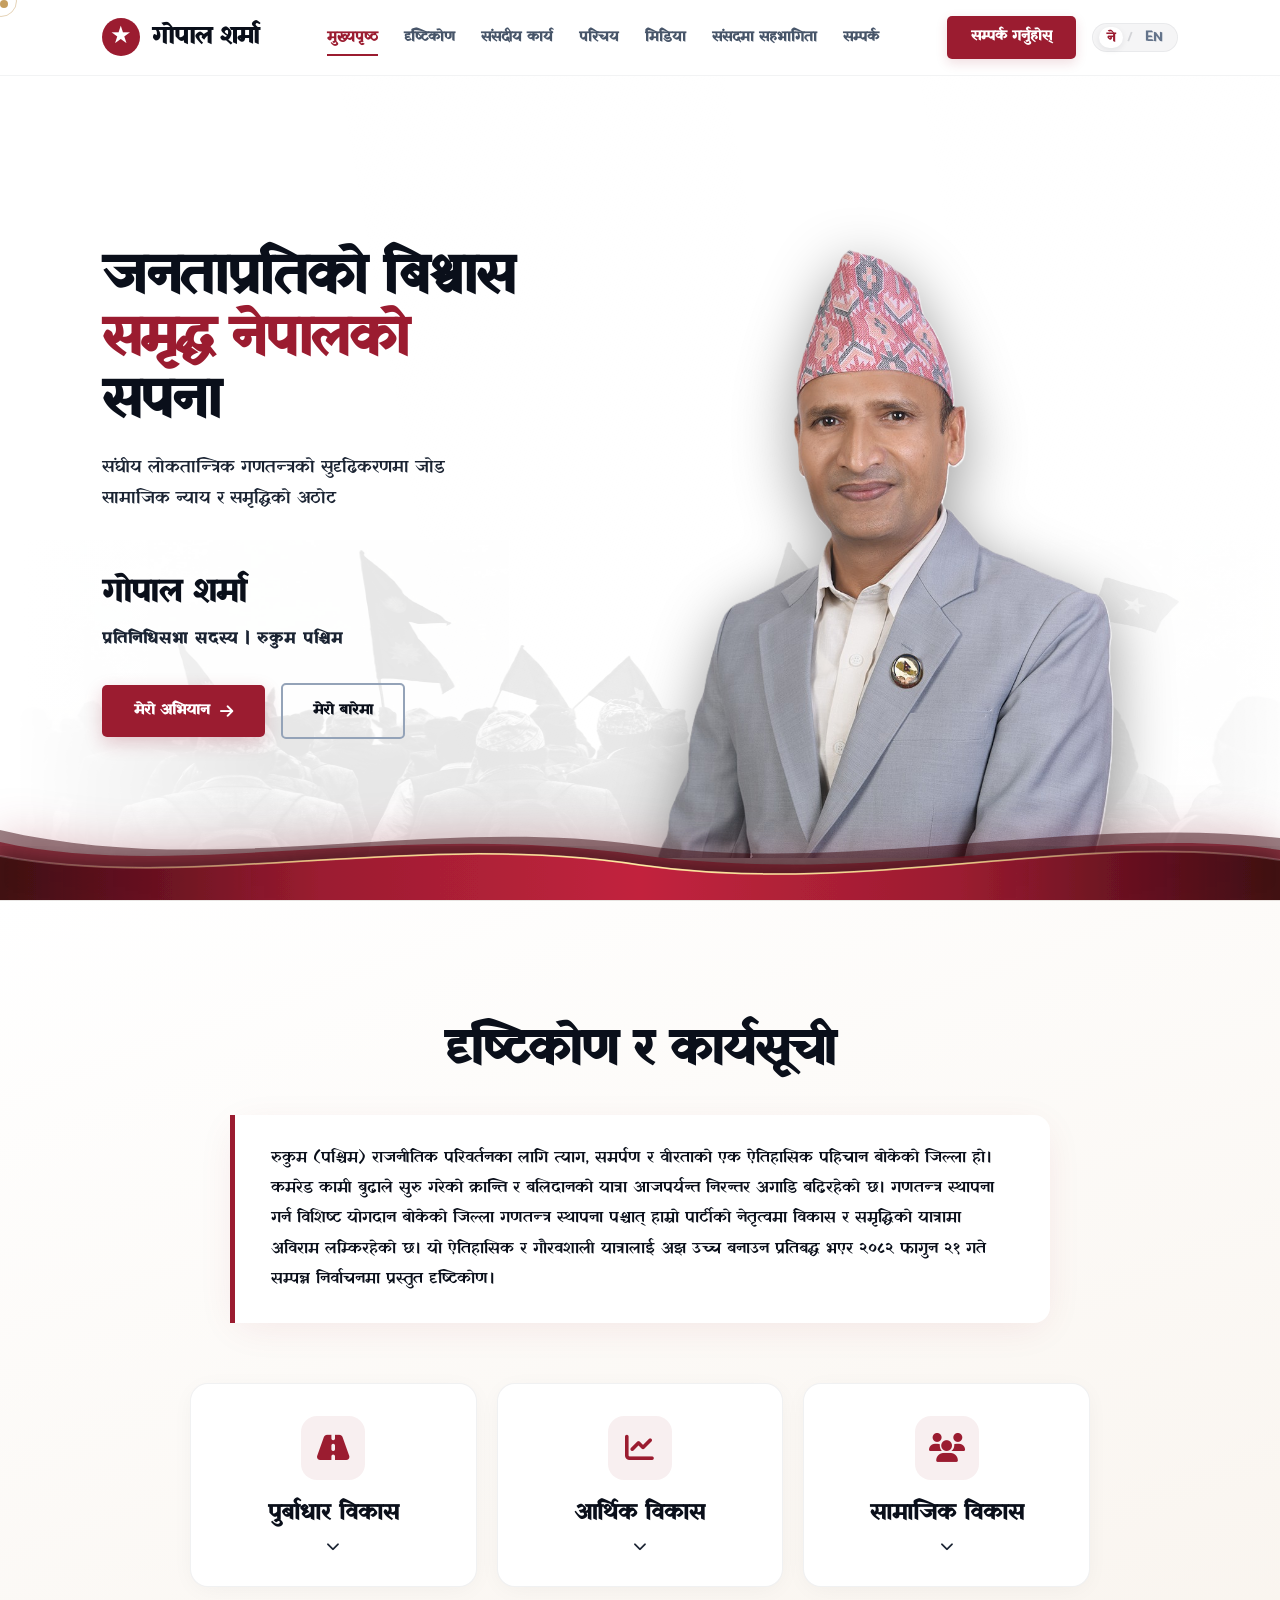
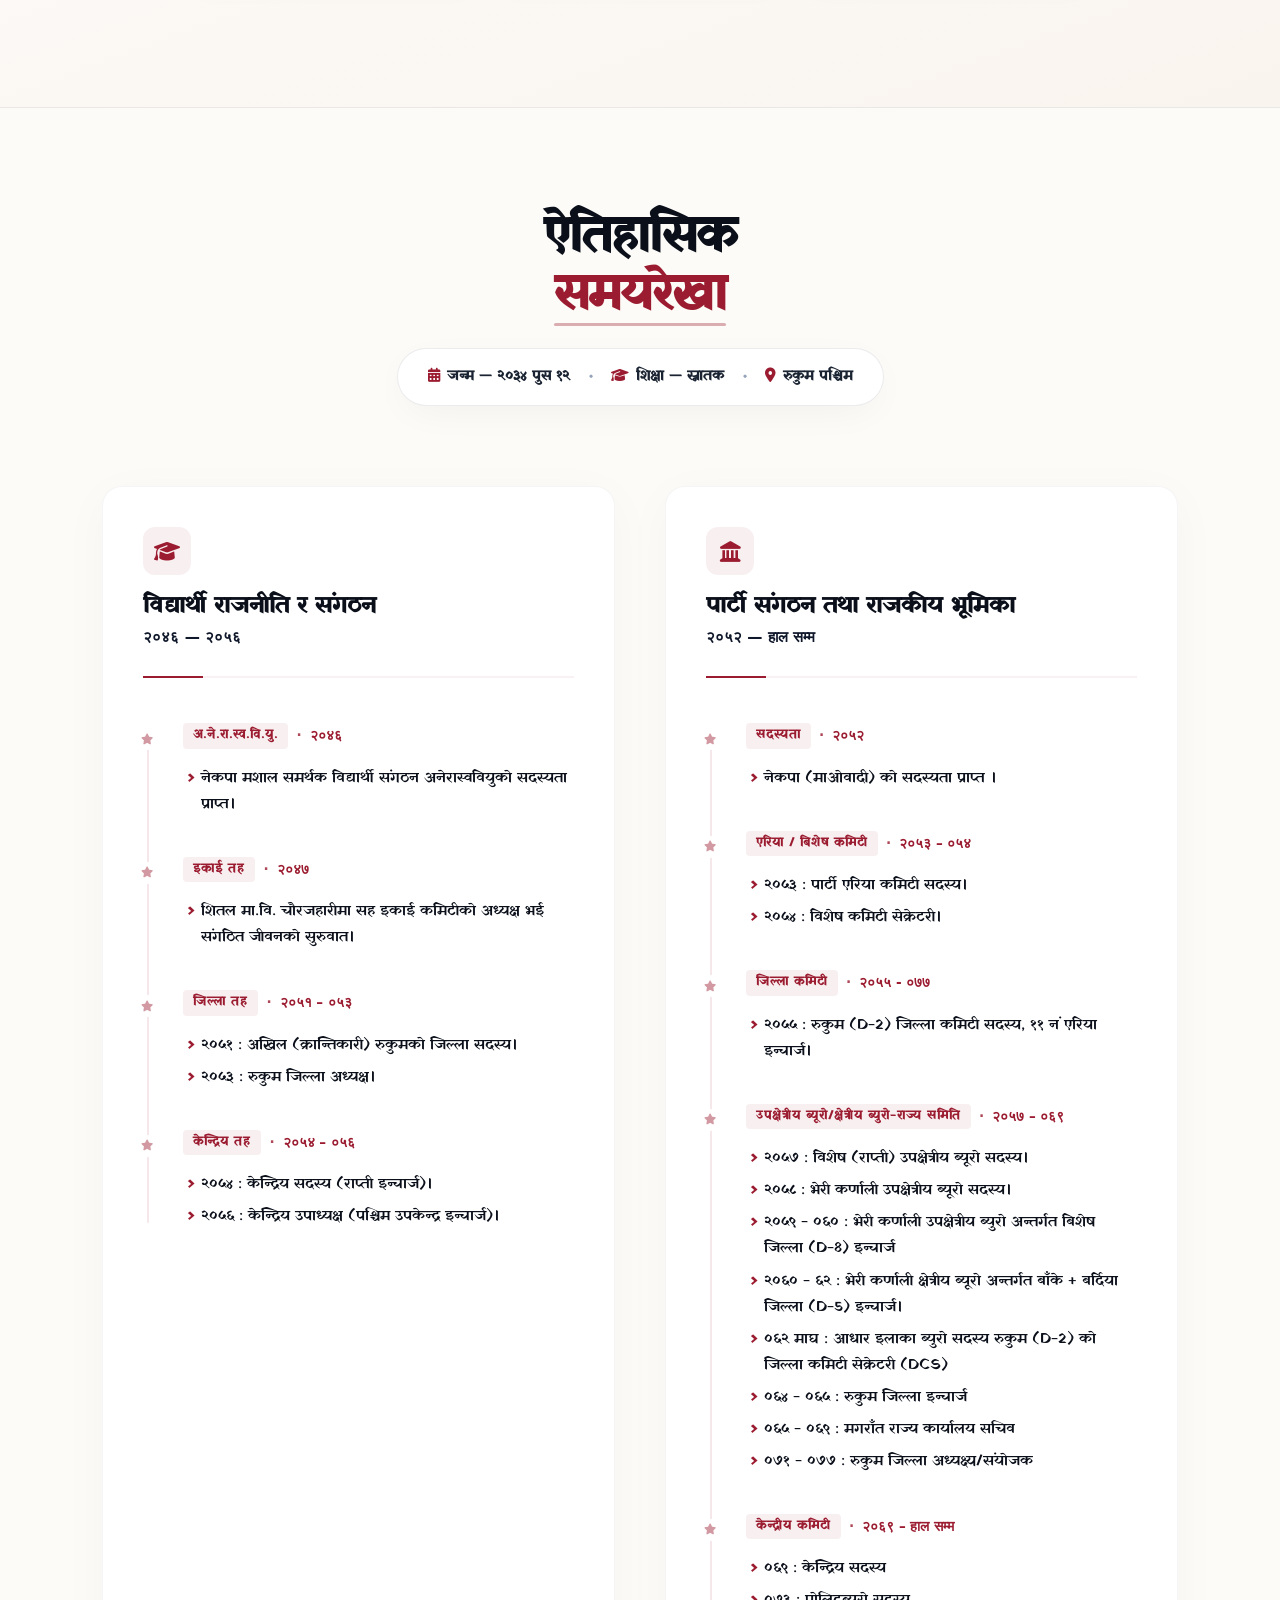
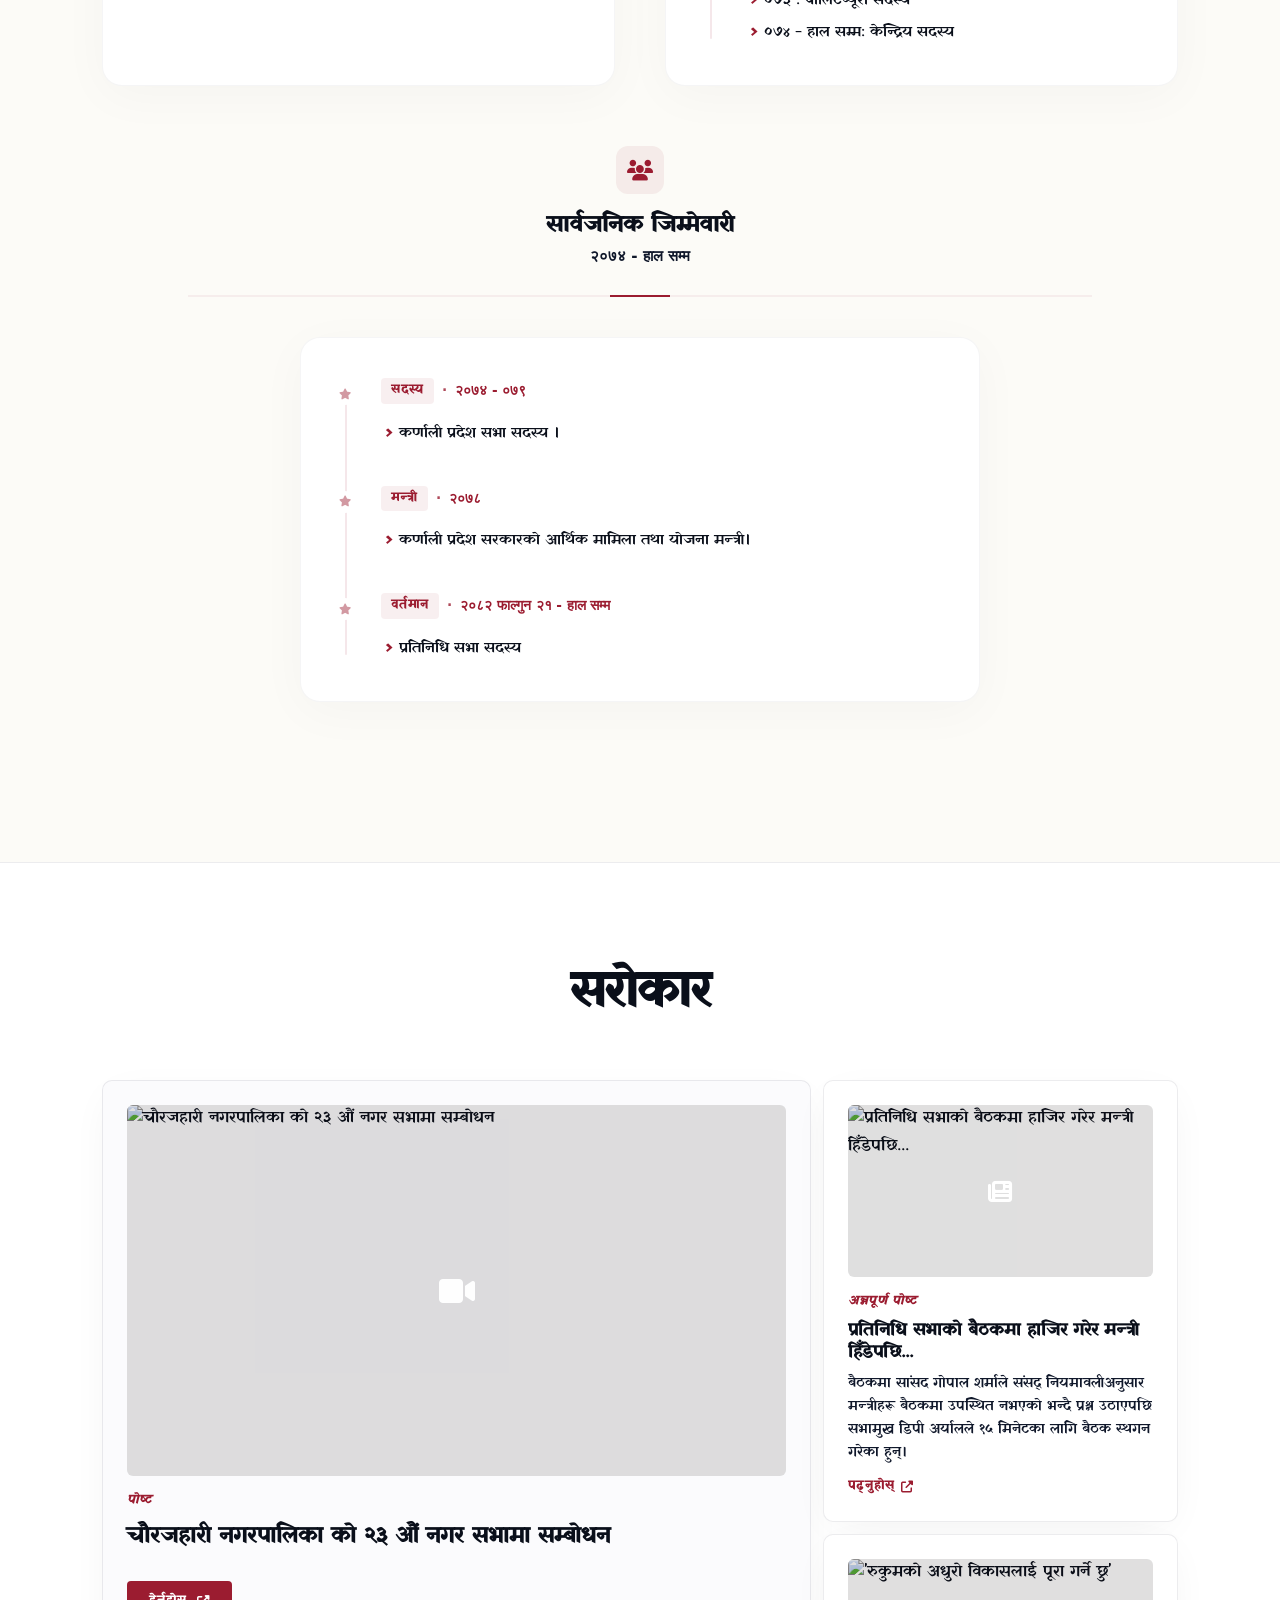
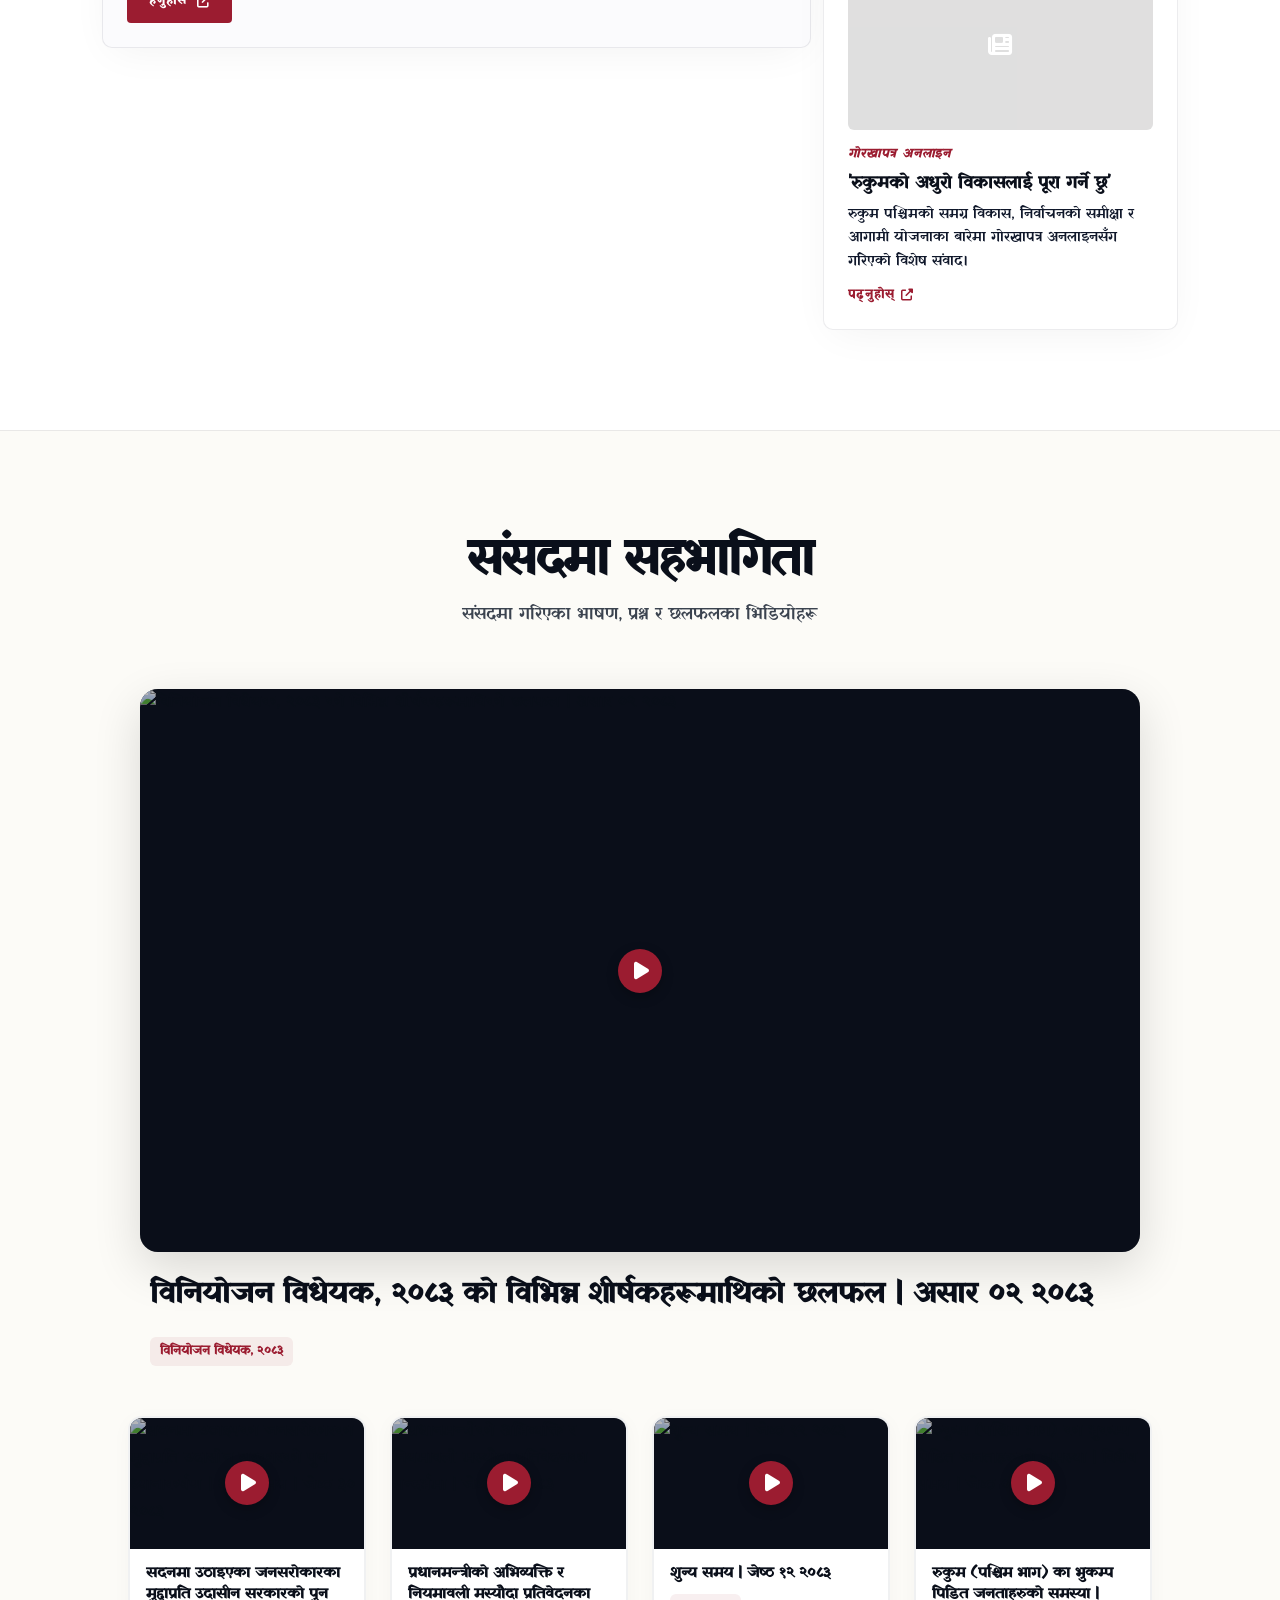
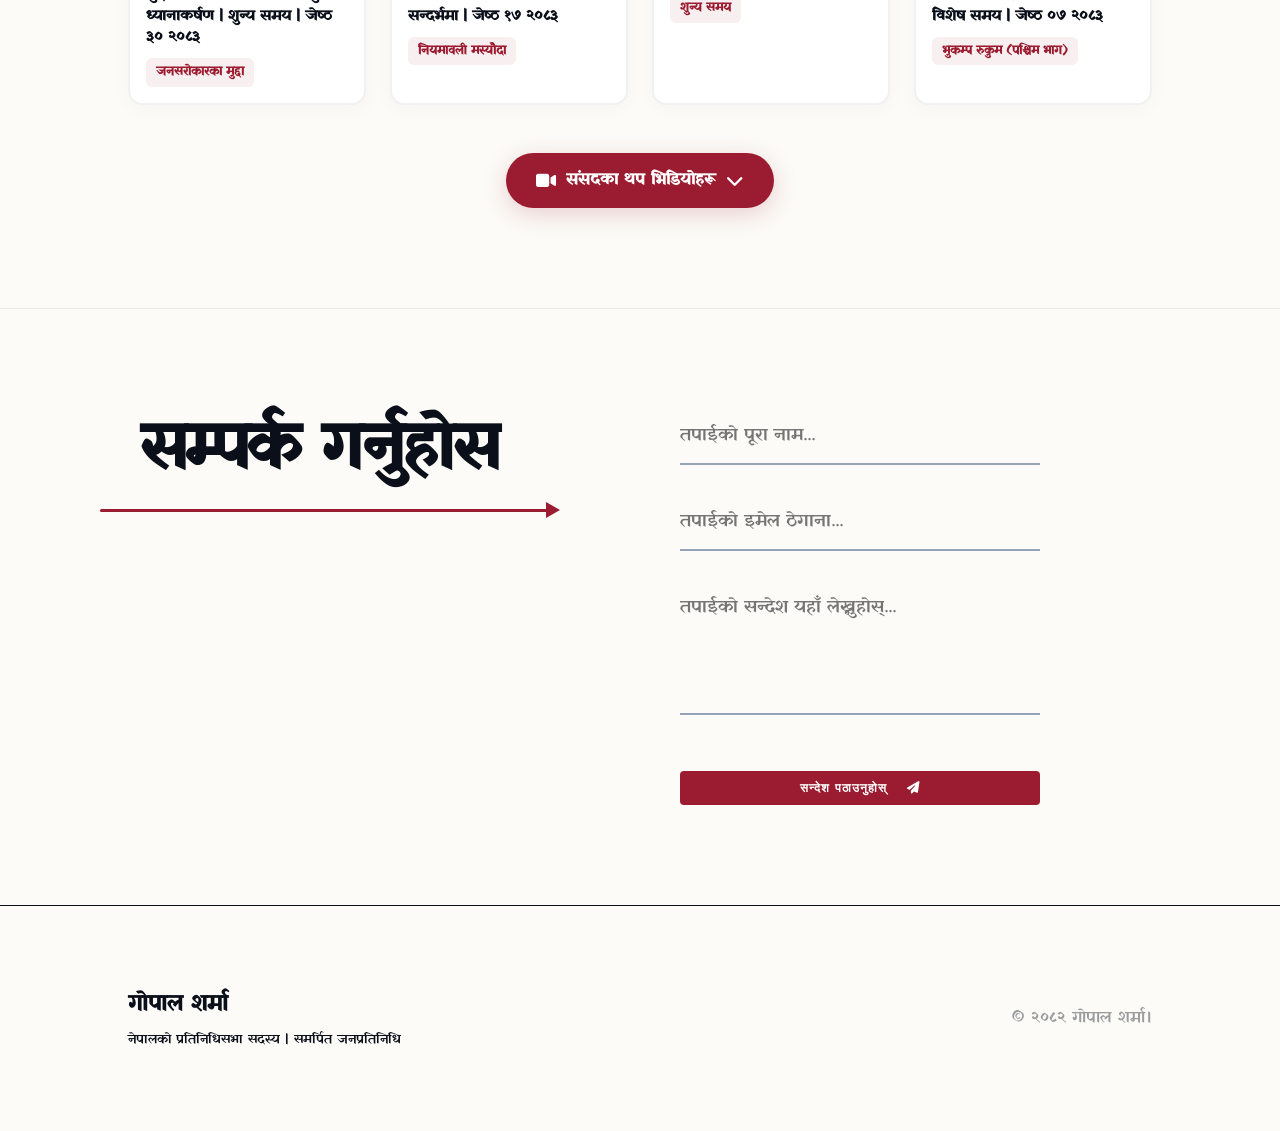
==== commit 9c93d5fd: "Add files via upload" ====
--- a/index.html
+++ b/index.html
@@ -11,6 +11,7 @@
   <link href="https://fonts.googleapis.com/css2?family=Yatra+One&display=swap" rel="stylesheet" />
   <link rel="stylesheet" href="style.css" />
   <link rel="stylesheet" href="https://cdnjs.cloudflare.com/ajax/libs/font-awesome/6.4.0/css/all.min.css" />
+  <link rel="icon" href="gopal_sharma.png" type="image/png" />
 </head>
 
 <body>
--- a/style.css
+++ b/style.css
@@ -0,0 +1 @@
+:root{--pr:#9b1c30;--pr-dk:#7a1425;--pr-lt:rgba(155, 28, 48, 0.07);--accent:#df6248;--gold:#c59e5f;--gold-lt:rgba(197, 158, 95, 0.12);--bg-cream:#fcfbf7;--ptx:#0a0f1a;--pdm:#1a2332;--border-fine:1px solid rgba(15, 23, 42, 0.08);--shadow-soft:0 10px 40px -10px rgba(15, 23, 42, 0.06);--shadow-hover:0 20px 50px -10px rgba(15, 23, 42, 0.12);--transition:all 0.4s cubic-bezier(0.16, 1, 0.3, 1);--primary:#9b1c30;--text:#0a0f1a;--text-dim:#1e2d3d;--border:rgba(22, 47, 68, 0.1)}*,*::before,*::after{margin:0;padding:0;box-sizing:border-box}html{scroll-behavior:smooth;font-size:16px}body{font-family:"Yatra One",serif;background-color:var(--bg-cream);color:#0a0f1a;line-height:1.7;overflow-x:hidden;-webkit-font-smoothing:antialiased}body::after{content:"";position:fixed;inset:0;background-image:url(https://www.transparenttextures.com/patterns/soft-wallpaper.png);opacity:.06;pointer-events:none;z-index:9999}::-webkit-scrollbar{width:8px}::-webkit-scrollbar-track{background:#faf8f2}::-webkit-scrollbar-thumb{background:#94a3b8;border-radius:4px}::-webkit-scrollbar-thumb:hover{background:var(--pr)}#cursor{position:fixed;top:0;left:0;width:8px;height:8px;background:var(--gold);border-radius:50%;pointer-events:none;z-index:10000;transform:translate3d(-50%,-50%,0);transition:width 0.3s,height 0.3s,background-color 0.3s}#cursor-follower{position:fixed;top:0;left:0;width:32px;height:32px;border:1px solid rgb(197 158 95 / .45);border-radius:50%;pointer-events:none;z-index:9999;transform:translate3d(-50%,-50%,0);transition:transform 0.12s cubic-bezier(.1,.8,.2,1),border-color 0.3s,width 0.3s,height 0.3s}@media (max-width:1024px){#cursor,#cursor-follower{display:none!important}}h1,h2,h3,h4{font-family:"Yatra One",serif;font-weight:900;line-height:1.2;color:var(--ptx)}.section{padding:100px 8%;position:relative;z-index:10}#about{transition:background-color 0.8s ease}.section-header{text-align:center;max-width:700px;margin:0 auto 60px}.section-header h2{font-family:"Yatra One",serif;letter-spacing:-.02em}.reveal{opacity:0;transform:translateY(30px);transition:opacity 0.8s cubic-bezier(.16,1,.3,1),transform 0.8s cubic-bezier(.16,1,.3,1)}.reveal.active{opacity:1;transform:translateY(0)}.nav-reference{position:fixed!important;top:0;left:0;right:0;z-index:1000;display:flex!important;align-items:center;justify-content:space-between;padding:0 8%!important;height:76px;background:rgb(255 255 255 / .96)!important;border-bottom:1px solid rgb(15 23 42 / .05);backdrop-filter:blur(14px);transition:box-shadow 0.3s,height 0.3s}.nav-reference.scrolled{box-shadow:0 10px 30px rgb(15 23 42 / .05)!important;height:68px}.nav-brand{display:flex;align-items:center;gap:12px;cursor:pointer}.nav-star-badge{width:38px;height:38px;background:var(--pr);border-radius:50%;display:flex;align-items:center;justify-content:center;color:#fff;font-size:1.5rem;transition:transform 0.3s}.nav-brand:hover .nav-star-badge{transform:rotate(72deg) scale(1.05)}.nav-brand-name{font-family:"Yatra One",serif;font-weight:900;font-size:1.5rem;color:var(--ptx)}.nav-links.nav-links-reference{display:flex!important;list-style:none!important;gap:26px!important;margin:0!important;padding:0!important}.nav-links.nav-links-reference li{list-style:none}.nav-links.nav-links-reference li a{font-family:"Yatra One",serif!important;font-size:0.9rem!important;font-weight:700!important;color:#475569!important;text-decoration:none!important;padding:6px 0!important;border-bottom:2px solid transparent!important;transition:all 0.25s!important}.nav-links.nav-links-reference li a:hover,.nav-links.nav-links-reference li a.active-pill{color:var(--pr)!important;border-bottom-color:var(--pr)!important}.nav-actions{display:flex;align-items:center;gap:16px}.nav-cta-btn{background:var(--pr)!important;color:#fff!important;padding:9px 24px!important;border-radius:5px!important;font-family:"Yatra One",serif!important;font-weight:800!important;font-size:0.9rem!important;text-decoration:none!important;transition:background 0.3s,transform 0.2s,box-shadow 0.3s!important;box-shadow:0 4px 12px rgb(155 28 48 / .15)}.nav-cta-btn:hover{background:var(--pr-dk)!important;transform:translateY(-1px)!important;box-shadow:0 6px 18px rgb(155 28 48 / .25)}.nav-hamburger-btn{display:none;background:none;border:none;font-size:1.5rem;color:var(--ptx);cursor:pointer;padding:8px;align-items:center;justify-content:center}@media (max-width:1100px){.nav-links.nav-links-reference{gap:18px!important}.nav-links.nav-links-reference li a{font-size:0.82rem!important}}@media (max-width:900px){.nav-links.nav-links-reference{display:none!important}.nav-cta-btn{display:none!important}.nav-hamburger-btn{display:flex!important}.nav-reference{padding:0 5%!important}}.lang-switch-wrap{display:flex;align-items:center;gap:4px;background:rgb(15 23 42 / .04);padding:3px 6px;border-radius:20px;border:1px solid rgb(15 23 42 / .05);z-index:1001}.lang-btn{background:none;border:none;font-family:"Yatra One",serif;font-size:.8rem;font-weight:800;color:#64748b;cursor:pointer;padding:3px 8px;border-radius:12px;transition:all 0.3s ease;line-height:1.2}.lang-btn.active{color:var(--pr);background:#fff;box-shadow:0 2px 6px rgb(15 23 42 / .08)}.lang-btn:hover:not(.active){color:var(--ptx)}.lang-divider{color:rgb(15 23 42 / .15);font-size:.8rem;pointer-events:none}html[lang="en"] body,html[lang="en"] h1,html[lang="en"] h2,html[lang="en"] h3,html[lang="en"] h4,html[lang="en"] .nav-links.nav-links-reference li a,html[lang="en"] .nav-cta-btn,html[lang="en"] .hpol-btn-primary,html[lang="en"] .hpol-btn-outline,html[lang="en"] .lang-btn,html[lang="en"] input,html[lang="en"] textarea,html[lang="en"] button{font-family:"Inter",system-ui,-apple-system,sans-serif!important}@media (min-width:1025px){html[lang="en"] .hpol-left{transform:translateY(-40px)}}.nav-overlay{position:fixed;inset:0;background:rgb(15 23 42 / .98);backdrop-filter:blur(20px);z-index:2000;display:flex;align-items:center;justify-content:center;opacity:0;pointer-events:none;transition:opacity 0.5s cubic-bezier(.16,1,.3,1)}.nav-overlay.open{opacity:1;pointer-events:all}.nav-overlay-close{position:absolute;top:30px;right:5%;background:none;border:none;color:#fff;font-size:2rem;cursor:pointer;padding:10px;transition:transform 0.3s,color 0.3s}.nav-overlay-close:hover{transform:rotate(90deg);color:var(--accent)}.nav-overlay-content{display:flex;flex-direction:column;align-items:center;justify-content:space-between;height:70%;width:90%;max-width:600px;text-align:center}.nav-overlay-links{display:flex;flex-direction:column;gap:24px}.nav-overlay-links a{font-family:"Yatra One",serif;font-size:2.2rem;font-weight:800;color:#e2e8f0;text-decoration:none;transition:color 0.3s,transform 0.3s;display:inline-block}.nav-overlay-links a:hover{color:#fff;transform:scale(1.05)}.nav-overlay-footer{display:flex;flex-direction:column;align-items:center;gap:16px}.footer-phone{font-family:"Yatra One",serif;color:#e2e8f0;font-size:1.15rem;text-decoration:none;font-weight:700;transition:color 0.3s}.footer-phone:hover{color:var(--accent)}.nav-footer-social{display:flex;gap:20px}.nav-footer-social a{color:#cbd5e1;font-size:1.3rem;transition:color 0.3s}.nav-footer-social a:hover{color:#fff}.nav-footer-signature{font-family:"Yatra One",serif;color:var(--accent);font-size:2.4rem;margin-top:10px}.nav-overlay.open .nav-overlay-links a{animation:fade-up-links 0.6s cubic-bezier(.16,1,.3,1) forwards;opacity:0;transform:translateY(30px)}.nav-overlay.open .nav-overlay-links a:nth-child(1){animation-delay:0.1s}.nav-overlay.open .nav-overlay-links a:nth-child(2){animation-delay:0.17s}.nav-overlay.open .nav-overlay-links a:nth-child(3){animation-delay:0.24s}.nav-overlay.open .nav-overlay-links a:nth-child(4){animation-delay:0.31s}.nav-overlay.open .nav-overlay-links a:nth-child(5){animation-delay:0.38s}.nav-overlay.open .nav-overlay-links a:nth-child(6){animation-delay:0.45s}.nav-overlay.open .nav-overlay-links a:nth-child(7){animation-delay:0.52s}@keyframes fade-up-links{to{opacity:1;transform:translateY(0)}}.hero-political{min-height:100vh;padding-top:76px;display:flex;flex-direction:column;background:#fff;position:relative;overflow:hidden}.hpol-flag-bg{position:absolute;top:30px;right:0;width:62%;bottom:90px;z-index:0;overflow:hidden;transform:rotate(-10deg) scale(1.2);transform-origin:center center}.hpol-flag-bg video{width:100%;height:100%;object-fit:cover;object-position:center left;opacity:1;mix-blend-mode:multiply;filter:saturate(.95)}.hpol-flag-bg::before{content:"";position:absolute;top:0;left:0;width:40%;height:100%;background:linear-gradient(to right,#fff,transparent);z-index:1;pointer-events:none}.hpol-flag-bg::after{content:"";position:absolute;top:0;right:0;width:40%;height:100%;background:linear-gradient(to left,#fff,transparent);z-index:1;pointer-events:none}.hpol-inner{flex:1;display:grid;grid-template-columns:46% 54%;align-items:center;max-width:1440px;width:100%;margin:0 auto;padding:30px 8% 20px;position:relative;z-index:2;min-height:calc(100vh - 76px - 90px)}.hpol-left{position:relative;z-index:3;padding-right:20px}.hpol-tagline{display:inline-flex;align-items:center;gap:12px;font-family:"Yatra One",serif;font-size:.82rem;font-weight:800;color:var(--pr);letter-spacing:1.8px;text-transform:uppercase;margin-bottom:20px}.hpol-tagline::before{content:"";width:28px;height:2px;background:var(--pr);flex-shrink:0}.hpol-headline{font-family:"Yatra One",serif;font-size:clamp(2.3rem, 4.2vw, 3.9rem);font-weight:900;line-height:1.15;color:var(--ptx);margin-bottom:20px;letter-spacing:-.025em}.hpol-headline.reveal.active{transition-delay:0.05s}.hpol-desc.reveal.active{transition-delay:0.2s}.hpol-sig.reveal.active{transition-delay:0.35s}.hpol-name.reveal.active{transition-delay:0.45s}.hpol-role.reveal.active{transition-delay:0.55s}.hpol-btns.reveal.active{transition-delay:0.65s}.hpol-headline .red-line{color:var(--pr);display:block}.hpol-desc{font-family:"Yatra One",serif;font-size:1.05rem;line-height:1.85;color:var(--pdm);max-width:440px;margin-bottom:24px}.hpol-sig{font-family:"Yatra One",serif;font-size:2.8rem;color:var(--ptx);line-height:1;margin-bottom:6px;transform:rotate(-2deg);display:inline-block}.hpol-name{font-family:"Yatra One",serif;font-weight:900;font-size:clamp(1rem, 3vw, 2rem);color:var(--ptx);margin:0 0 6px 0}.hpol-role{font-family:"Yatra One",serif;font-size:clamp(0.7em, 1.5vw, 1rem);color:var(--pdm);font-weight:700;text-transform:uppercase;letter-spacing:1px;margin-bottom:30px}.hpol-btns{display:flex;gap:16px;align-items:center;flex-wrap:wrap}.hpol-btn-primary{background:var(--pr);color:#fff;padding:13px 32px;border-radius:5px;font-family:"Yatra One",serif;font-weight:800;font-size:.95rem;text-decoration:none;display:inline-flex;align-items:center;gap:10px;transition:var(--transition);box-shadow:0 6px 18px rgb(155 28 48 / .22)}.hpol-btn-primary:hover{background:var(--pr-dk);transform:translateX(4px);box-shadow:0 8px 24px rgb(155 28 48 / .32)}.hpol-btn-outline{color:var(--ptx);font-family:"Yatra One",serif;font-weight:800;font-size:.95rem;text-decoration:none;padding:13px 30px;border:2px solid #94a3b8;border-radius:5px;transition:var(--transition);background:#fff0}.hpol-btn-outline:hover{border-color:var(--pr);color:var(--pr);background:var(--pr-lt)}.hpol-photo-wrap{position:relative;bottom:-40px;z-index:2;display:flex;justify-content:center;align-items:flex-end;height:clamp(650px, 64vh, 600px)}.hero-full-bg{position:absolute;left:20px;bottom:0;width:100%;height:40%;background-image:url(mass.jpeg);background-repeat:repeat;background-position:center bottom;background-size:100% 100%;opacity:.09;pointer-events:none;z-index:1}.hero-full-bg::before{content:"";position:absolute;top:0;left:0;width:20%;height:100%;background:linear-gradient(to right,#fff,transparent);z-index:-100;pointer-events:none}.hero-full-bg::after{content:"";position:absolute;top:0;right:0;width:20%;height:100%;background:linear-gradient(to left,#fff,transparent);z-index:1;pointer-events:none}.hpol-photo-wrap img{position:relative;z-index:2;height:100%;width:auto;max-width:100%;object-fit:contain;object-position:bottom center;filter:drop-shadow(0 15px 30px rgb(0 0 0 / .4));display:block;transition:transform 0.5s ease}.hpol-photo-wrap:hover img{transform:scale(1.015)}.hero-full-ribbon{position:absolute;bottom:0;left:0;width:100%;z-index:10;line-height:0;pointer-events:none}.hero-ribbon-svg{display:block;width:100%;height:90px;filter:drop-shadow(0 -6px 20px rgb(155 28 48 / .25))}@media (max-width:1100px){.hpol-inner{padding:30px 5% 20px}.hpol-left{padding-right:10px}}@media (max-width:820px){.hero-full-ribbon{display:none}.hpol-inner{grid-template-columns:1fr!important;padding:40px 5% 0!important;min-height:auto!important;text-align:center}.hpol-left{padding-right:0;order:2;margin-bottom:40px}.hpol-photo-wrap{order:1;height:320px}.hpol-tagline,.hpol-btns{justify-content:center}.hpol-desc{margin:0 auto 24px}.hpol-flag-bg{width:100%;top:76px}.hpol-flag-bg::before{width:0}.ribbon-item{padding:14px 22px}.ribbon-num{font-size:1.2rem}}.achievements-section{background:#fff;border-top:var(--border-fine)}.achievements-inner{max-width:860px;margin:0 auto}.achievements-header{text-align:center;margin-bottom:30px}.ach-star{color:var(--pr);font-size:2rem}.achievements-header h2{font-family:"Yatra One",serif;font-weight:900;color:var(--ptx)}.ach-timeline{position:relative;padding-left:0}.ach-item{display:grid;grid-template-columns:80px 40px 1fr;align-items:flex-start;gap:0 20px;margin-bottom:0;transition-delay:calc(var(--i, 0) * 0.1s)}.ach-item:nth-child(1){--i:0}.ach-item:nth-child(2){--i:1}.ach-item:nth-child(3){--i:2}.ach-item:nth-child(4){--i:3}.ach-item:nth-child(5){--i:4}.ach-year{font-family:system-ui,-apple-system,BlinkMacSystemFont,"Segoe UI",Roboto,Helvetica,Arial,sans-serif;font-size:1.05rem;font-weight:700;color:var(--pr);text-align:right;padding-top:4px;letter-spacing:.5px}.ach-connector{display:flex;flex-direction:column;align-items:center}.ach-dot{width:14px;height:14px;background:var(--pr);border-radius:50%;flex-shrink:0;box-shadow:0 0 0 4px rgb(155 28 48 / .12);margin-top:4px;transition:transform 0.3s}.ach-item:hover .ach-dot{transform:scale(1.25)}.ach-line{width:2px;flex:1;background:rgb(155 28 48 / .18);min-height:60px;margin-top:6px}.ach-item:last-child .ach-line{background:#fff0}.ach-content{padding-bottom:40px}.ach-content h4{font-family:"Yatra One",serif;font-size:1.05rem;font-weight:800;color:var(--ptx);margin-bottom:6px;line-height:1.4}.ach-content p{font-family:"Yatra One",serif;font-size:.9rem;color:var(--pdm);line-height:1.65}@media (max-width:600px){.ach-item{grid-template-columns:60px 30px 1fr;gap:0 12px}.ach-year{font-size:.82rem}}.journey-section{background:var(--bg-cream);border-top:var(--border-fine);padding:120px 8%;overflow:hidden}.journey-header{text-align:center;margin-bottom:80px}.journey-eyebrow{font-family:"Yatra One",serif;font-size:.85rem;font-weight:800;letter-spacing:4px;text-transform:uppercase;color:var(--pr);margin-bottom:14px;display:block}.journey-title{font-family:"Yatra One",serif;font-weight:900;line-height:1.15;color:var(--ptx);letter-spacing:-.02em;margin-bottom:24px}.journey-title em{font-style:normal;color:var(--pr);position:relative}.journey-title em::after{content:"";position:absolute;left:0;bottom:4px;width:100%;height:3px;background:var(--pr);opacity:.35;border-radius:2px}.journey-meta-strip{display:inline-flex;align-items:center;gap:18px;background:#fff;border:var(--border-fine);border-radius:100px;padding:12px 30px;font-family:"Yatra One",serif;font-size:.88rem;font-weight:700;color:var(--pdm);box-shadow:var(--shadow-soft);flex-wrap:wrap;justify-content:center}.journey-meta-strip i{color:var(--pr);margin-right:2px}.jmeta-sep{color:#94a3b8;font-size:1.2rem}.journey-grid-container{display:grid;grid-template-columns:1fr 1fr;gap:50px;max-width:1200px;margin:0 auto;position:relative}.journey-column{background:#fff;border-radius:20px;padding:40px;box-shadow:0 10px 50px rgb(15 23 42 / .03);border:1px solid rgb(15 23 42 / .04);position:relative;transition:transform 0.5s cubic-bezier(.16,1,.3,1),box-shadow 0.5s ease}.journey-column:hover{box-shadow:0 20px 60px rgb(15 23 42 / .06)}.journey-col-header{margin-bottom:45px;border-bottom:2px solid rgb(155 28 48 / .06);padding-bottom:25px;position:relative}.journey-col-header::after{content:"";position:absolute;bottom:-2px;left:0;width:60px;height:2px;background:var(--pr)}.jcol-icon-box{width:48px;height:48px;background:var(--pr-lt);color:var(--pr);border-radius:12px;display:flex;align-items:center;justify-content:center;font-size:1.3rem;margin-bottom:18px;transition:transform 0.3s ease}.journey-column:hover .jcol-icon-box{transform:translateY(-3px) scale(1.05);background:var(--pr);color:#fff}.journey-col-header h3{font-family:"Yatra One",serif;font-size:1.45rem;font-weight:800;color:var(--ptx);margin-bottom:4px}.journey-col-header p{font-family:system-ui,-apple-system,BlinkMacSystemFont,"Segoe UI",Roboto,Helvetica,Arial,sans-serif;font-size:.95rem;color:#0f172a;font-weight:700}.sub-timeline{position:relative;padding-left:28px}.sub-timeline::before{content:"";position:absolute;left:4px;top:6px;bottom:6px;width:2px;background:rgb(155 28 48 / .1);border-radius:2px;z-index:1}.sub-timeline::after{content:"";position:absolute;left:4px;top:6px;height:var(--scroll-progress,0%);width:2px;background:linear-gradient(to bottom,var(--pr),var(--accent));border-radius:2px;transition:height 0.15s ease-out;z-index:2}.sub-timeline-item{position:relative;margin-bottom:40px;opacity:0;transform:translateY(30px);transition:opacity 0.8s cubic-bezier(.16,1,.3,1),transform 0.8s cubic-bezier(.16,1,.3,1);z-index:3}.sub-timeline-item.revealed{opacity:1;transform:translateY(0)}.sub-timeline-item:last-child{margin-bottom:0}.sub-timeline-dot{position:absolute;left:-32px;top:8px;width:16px;height:16px;display:flex;align-items:center;justify-content:center;z-index:10;color:rgb(155 28 48 / .45);font-size:.68rem;transition:all 0.4s cubic-bezier(.16,1,.3,1);background:#fff;border-radius:50%;box-shadow:0 0 0 3px #fff}.sub-timeline-item:hover .sub-timeline-dot{color:var(--pr);transform:scale(1.4) rotate(72deg);filter:drop-shadow(0 0 5px rgb(155 28 48 / .6));background:#fff;box-shadow:0 0 0 3px #fff}.sub-timeline-badge-row{display:flex;align-items:center;margin-bottom:8px;flex-wrap:wrap}.sub-timeline-year-inline{display:inline-flex;align-items:center;font-family:system-ui,-apple-system,BlinkMacSystemFont,"Segoe UI",Roboto,Helvetica,Arial,sans-serif;color:var(--pr);font-weight:700;font-size:.85rem;white-space:nowrap}.sub-timeline-year-inline::before{content:"·";margin:0 8px;font-weight:900;opacity:.8}.sub-timeline-content{position:relative;z-index:2;padding-left:10px;border-left:2px solid #fff0;transition:border-color 0.4s ease,transform 0.4s ease;display:flex;flex-direction:column;gap:0}.sub-timeline-item:hover .sub-timeline-content{border-left-color:var(--pr);transform:translateX(4px)}.sub-timeline-tag{display:inline-flex;align-items:center;font-family:"Yatra One",serif;font-size:.72rem;font-weight:800;letter-spacing:1px;color:var(--pr);background:var(--pr-lt);padding:3px 10px;border-radius:4px;text-transform:uppercase;vertical-align:middle;margin-bottom:0}.sub-timeline-item.highlight{background:#fff0;border-radius:0;padding:0;margin-left:0;border:none;box-shadow:none}.journey-public-wrap{max-width:1200px;margin:60px auto 0;padding:0 8% 60px}.journey-col-header--centered{display:flex;flex-direction:column;align-items:center;text-align:center;margin-bottom:40px;padding-bottom:25px;border-bottom:2px solid rgb(155 28 48 / .06);position:relative}.journey-col-header--centered::after{content:"";position:absolute;bottom:-2px;left:50%;transform:translateX(-50%);width:60px;height:2px;background:var(--pr)}.journey-column--centered{max-width:680px;margin:0 auto;width:100%}.tl-event{font-family:"Yatra One",serif;font-size:.93rem;color:#0a0f1a;line-height:1.75;padding-left:18px;position:relative;margin:6px 0 0}.tl-event::before{content:"›";position:absolute;left:4px;top:0;color:var(--pr);font-weight:900;font-size:1.1rem;line-height:1.6}.tl-event:first-of-type{margin-top:8px}@media (max-width:992px){.journey-grid-container{grid-template-columns:1fr;gap:40px}.journey-column{padding:30px}}@media (max-width:576px){.journey-section{padding:80px 4%}.journey-column{padding:20px}.journey-title{font-size:2.2rem}.journey-meta-strip{padding:10px 18px;font-size:.8rem}.jmeta-sep{display:none}.sub-timeline-content h4{font-size:1.05rem}.sub-timeline-content p{font-size:.88rem}}.dialogue-grid{display:grid;grid-template-columns:2fr 1fr;grid-auto-rows:auto;gap:12px;margin-top:40px;align-items:start}.dialogue-card{background:#fff;border:var(--border-fine);border-radius:10px;padding:24px;display:flex;flex-direction:column;gap:14px;transition:var(--transition);position:relative;overflow:hidden;box-shadow:var(--shadow-soft)}.dialogue-card:hover{box-shadow:var(--shadow-hover);transform:translateY(-3px)}.dialogue-card.featured{grid-column:1;grid-row:1 / 3;flex-direction:column;background:#fbfbfd}.dialogue-card.featured .dialogue-media{width:100%;flex:none;aspect-ratio:16 / 9;max-height:400px;position:relative;overflow:hidden;border-radius:6px}.dialogue-card.featured .dialogue-info{flex:1;display:flex;flex-direction:column;justify-content:center;gap:12px}.dialogue-grid>.dialogue-card:nth-child(2),.dialogue-grid>.dialogue-card:nth-child(3){grid-column:2}.dialogue-grid>.dialogue-card:nth-child(4){grid-column:1}.dialogue-grid>.dialogue-card:nth-child(5){grid-column:2}.dialogue-media{position:relative;overflow:hidden;aspect-ratio:16 / 9;border-radius:6px}.dialogue-media img{width:100%;height:100%;object-fit:cover;object-position:center top;transition:transform 1s cubic-bezier(.16,1,.3,1);display:block}.dialogue-card:hover .dialogue-media img{transform:scale(1.05)}.play-overlay,.play-overlay-small{position:absolute;inset:0;display:flex;align-items:center;justify-content:center;background:rgb(11 1 4 / .15);color:#fff;font-size:2rem;opacity:.85;transition:all 0.3s}.play-overlay-small{font-size:1.5rem}.dialogue-info{display:flex;flex-direction:column;gap:8px}.dialogue-date,.dialogue-category{font-family:"Yatra One",serif;font-size:.78rem;font-style:italic;color:var(--pr);font-weight:700;text-transform:uppercase;letter-spacing:.8px}.dialogue-info h3{font-family:"Yatra One",serif;font-size:1.05rem;font-weight:900;line-height:1.3;color:var(--ptx);margin:0}.dialogue-card.featured .dialogue-info h3{font-size:1.35rem}.dialogue-info p{font-family:"Yatra One",serif;font-size:.88rem;color:#0f172a;line-height:1.65;margin:0}.btn-silk{display:inline-flex;align-items:center;gap:10px;padding:10px 22px;background:var(--pr);color:#fff;text-decoration:none;font-size:.78rem;font-weight:700;text-transform:uppercase;letter-spacing:1px;width:fit-content;border-radius:4px;transition:var(--transition);margin-top:6px}.btn-silk:hover{background:var(--pr-dk);transform:translateY(-2px);box-shadow:0 10px 30px rgb(155 28 48 / .2)}.btn-silk-text{display:inline-flex;align-items:center;gap:6px;color:var(--pr);text-decoration:none;font-weight:800;font-size:.75rem;text-transform:uppercase;letter-spacing:1.2px;transition:all 0.3s;margin-top:4px}.btn-silk-text:hover{gap:10px;color:var(--pr-dk)}@media (max-width:900px){.dialogue-grid{grid-template-columns:1fr;gap:20px}.dialogue-card.featured{grid-row:auto}.dialogue-grid>.dialogue-card:nth-child(n){grid-column:1}}.gallery-grid{column-count:3;column-gap:24px;max-width:1200px;margin:0 auto}.gallery-item{background:#fff;border-radius:8px;border:var(--border-fine);overflow:hidden;margin-bottom:24px;break-inside:avoid;box-shadow:var(--shadow-soft);cursor:pointer;position:relative;transition:var(--transition)}.gallery-item::after{content:"\f002";font-family:"Font Awesome 6 Free";font-weight:900;position:absolute;inset:0;background:rgb(15 23 42 / .4);display:flex;align-items:center;justify-content:center;color:#fff;font-size:1.5rem;opacity:0;transition:opacity 0.35s;z-index:2}.gallery-item:hover{transform:translateY(-4px);box-shadow:var(--shadow-hover)}.gallery-item:hover::after{opacity:1}.gallery-item img{width:100%;height:auto;display:block;transition:transform 0.6s}.gallery-item:hover img{transform:scale(1.025)}@media (max-width:1024px){.gallery-grid{column-count:2}}@media (max-width:600px){.gallery-grid{column-count:1}}.lightbox-modal{position:fixed;inset:0;background:rgb(11 15 23 / .98);z-index:5000;display:none;align-items:center;justify-content:center;opacity:0;transition:opacity 0.4s}.lightbox-modal.active{display:flex;opacity:1}.lightbox-content{width:90%;height:90%;display:flex;align-items:center;justify-content:center}#lightbox-img{max-width:100%;max-height:100%;object-fit:contain;border-radius:4px;box-shadow:0 30px 100px rgb(0 0 0 / .8);transform:scale(.96);transition:transform 0.5s cubic-bezier(.16,1,.3,1)}.lightbox-modal.active #lightbox-img{transform:scale(1)}.lightbox-close{position:absolute;top:40px;right:5%;color:#fff;font-size:3.5rem;font-weight:200;cursor:pointer;line-height:1;z-index:5001;transition:color 0.3s}.lightbox-close:hover{color:var(--accent)}#contact-form input,#contact-form textarea{font-family:"Yatra One",serif!important;width:100%;background:transparent!important;border:none!important;border-bottom:2px solid #94a3b8!important;padding:14px 0!important;outline:none!important;font-size:1.1rem!important;color:var(--ptx)!important;transition:border-color 0.3s!important}#contact-form input:focus,#contact-form textarea:focus{border-bottom-color:var(--pr)!important}@media (max-width:700px){#contact>.reveal>div{grid-template-columns:1fr!important;gap:40px!important}}.success-modal{position:fixed;inset:0;background:rgb(15 23 42 / .6);backdrop-filter:blur(10px);z-index:6000;display:none;align-items:center;justify-content:center;opacity:0;transition:opacity 0.4s}.success-modal.active{display:flex;opacity:1}.success-card{background:#fff;padding:40px;border-radius:12px;box-shadow:0 30px 80px rgb(15 23 42 / .2);text-align:center;max-width:440px;width:90%;transform:scale(.95);transition:transform 0.4s cubic-bezier(.16,1,.3,1)}.success-modal.active .success-card{transform:scale(1)}.success-icon{width:60px;height:60px;background:rgb(16 185 129 / .1);color:#10b981;font-size:1.8rem;border-radius:50%;display:flex;align-items:center;justify-content:center;margin:0 auto 20px}.success-card h2{font-size:1.6rem;font-weight:800;margin-bottom:10px}.success-card p{font-size:.95rem;color:var(--pdm);margin-bottom:24px}footer .logo{color:var(--ptx);font-size:1.4rem}footer p{font-family:"Yatra One",serif}.vision-section{background:linear-gradient(160deg,#fff 0%,#f9f4ee 100%);border-top:var(--border-fine);padding:120px 8%}.vision-inner{max-width:900px;margin:0 auto}.vision-header{text-align:center;margin-bottom:60px}.vision-eyebrow{font-size:.8rem;font-weight:800;letter-spacing:4px;text-transform:uppercase;color:var(--pr);margin-bottom:16px;display:block}.vision-title{font-weight:900;color:var(--ptx);line-height:1.1;margin-bottom:36px;letter-spacing:-.02em}.vision-amp{color:var(--pr)}.vision-intro{background:#fff;border-left:5px solid var(--pr);border-radius:0 16px 16px 0;padding:28px 36px;box-shadow:0 8px 40px -8px rgb(155 28 48 / .1);text-align:left;max-width:820px;margin:0 auto}.vision-intro p{font-size:1rem;line-height:1.9;color:#0a0f1a;margin:0}.vision-accordion{display:flex;flex-direction:column;gap:24px;margin-top:56px}.vision-card-grid{display:grid;grid-template-columns:repeat(3,1fr);gap:20px}.vision-item{background:#fff;border-radius:18px;border:1px solid rgb(15 23 42 / .06);box-shadow:0 4px 24px -4px rgb(15 23 42 / .05);overflow:hidden;transition:box-shadow 0.4s ease,transform 0.3s ease}.vision-item.open{border-color:rgb(155 28 48 / .25);box-shadow:0 6px 30px -4px rgb(155 28 48 / .12)}.vision-detail-panel{display:none;width:100%;background:#fff;border-radius:18px;border:1px solid rgb(155 28 48 / .15);box-shadow:0 8px 40px -8px rgb(155 28 48 / .1);overflow:hidden;animation:panelFadeIn 0.4s cubic-bezier(.16,1,.3,1)}.vision-detail-panel.open{display:block}@keyframes panelFadeIn{from{opacity:0;transform:translateY(-10px)}to{opacity:1;transform:translateY(0)}}.vision-panel-inner{padding:32px 36px}.vision-panel-heading{display:flex;align-items:center;gap:16px;margin-bottom:24px;padding-bottom:20px;border-bottom:1px solid rgb(155 28 48 / .1)}.vision-panel-heading h4{font-family:"Yatra One",serif;font-size:1.4rem;font-weight:900;color:var(--pr);margin:0}.vision-item:hover{box-shadow:0 12px 48px -8px rgb(155 28 48 / .1);transform:translateY(-1px)}.vision-item-hdr{width:100%;background:none;border:none;cursor:pointer;display:flex;flex-direction:column;align-items:center;gap:12px;padding:32px 20px;text-align:center;transition:background 0.25s ease;position:relative}.vision-item-hdr:hover{background:rgb(155 28 48 / .025)}.vision-item-hdr h3{font-size:1.35rem;font-weight:800;color:var(--ptx);margin:10px 0 0 0;transition:color 0.3s ease}.vision-item.open .vision-item-hdr h3{color:var(--pr)}.vision-num{position:absolute;top:20px;left:20px;width:32px;height:32px;background:var(--pr);color:#fff;border-radius:50%;display:flex;align-items:center;justify-content:center;font-size:.85rem;font-weight:900;flex-shrink:0;transition:transform 0.3s ease}.vision-item.open .vision-num{transform:scale(1.1)}.vision-icon-box{width:64px;height:64px;background:var(--pr-lt);color:var(--pr);border-radius:16px;display:flex;align-items:center;justify-content:center;font-size:1.8rem;flex-shrink:0;transition:all 0.3s ease}.vision-item.open .vision-icon-box{background:var(--pr);color:#fff}.vision-chevron{color:var(--pdm);font-size:.85rem;transition:transform 0.4s cubic-bezier(.16,1,.3,1),color 0.3s;flex-shrink:0}.vision-item.open .vision-chevron{transform:rotate(180deg);color:var(--pr)}.vision-item-body{max-height:0;overflow:hidden;transition:max-height 0.45s cubic-bezier(.16,1,.3,1),padding 0.45s cubic-bezier(.16,1,.3,1);padding:0 28px}.vision-item.open .vision-item-body{padding:0 28px 28px}.vision-item.open .vision-item-body::before{content:"";display:block;height:1px;background:rgb(155 28 48 / .1);margin-bottom:22px}.vision-sub{margin-bottom:22px}.vision-sub:last-child{margin-bottom:0}.vision-sub-title{font-size:.95rem;font-weight:800;color:var(--pr);margin-bottom:12px;display:flex;align-items:center;gap:6px}.vision-sub-title i{font-size:.8rem}.vision-item-body ul{list-style:none;padding:0;margin:0;display:flex;flex-direction:column;gap:9px}.vision-item-body ul li{font-size:.93rem;color:#0a0f1a;line-height:1.78;padding-left:22px;position:relative}.vision-item-body ul li::before{content:"★";position:absolute;left:2px;top:4px;color:var(--pr);font-size:.45rem;opacity:.65;line-height:1}@media (max-width:900px){.vision-card-grid{grid-template-columns:repeat(2,1fr)}}@media (max-width:768px){.vision-card-grid{grid-template-columns:1fr}.vision-item-hdr{padding:24px 18px}.vision-item-hdr h3{font-size:1rem}.vision-item-body,.vision-item.open .vision-item-body{padding-left:18px;padding-right:18px}.vision-intro{padding:20px 22px}}.vision-title,.journey-title,.section-header h2,.achievements-header h2,.contact-title,.parliament-section-title{font-size:clamp(2rem, 4.5vw, 3rem)!important;font-weight:900;line-height:1.2;letter-spacing:-.02em}.contact-title{font-size:clamp(4rem, 4.5vw, 3rem)!important;font-weight:900;line-height:1.2;margin-left:-100px;border:10px #000;border-bottom:#0a0f1a;letter-spacing:-.02em}.parliament-activity-section{padding:100px 10%}.parliament-section-title{font-family:"Yatra One",serif;margin-bottom:12px}.parliament-section-subtitle{font-family:"Yatra One",serif;font-size:1.05rem;color:var(--pdm);opacity:.85;max-width:600px;margin:0 auto;text-align:center}.parliament-grid{display:grid;grid-template-columns:repeat(auto-fit,minmax(320px,1fr));gap:30px;margin-top:50px}.parliament-card{background:#fff;border:1px solid rgb(15 23 42 / .06);border-radius:20px;padding:30px;box-shadow:0 4px 20px rgb(0 0 0 / .02);transition:transform 0.4s cubic-bezier(.165,.84,.44,1),box-shadow 0.4s cubic-bezier(.165,.84,.44,1),border-color 0.3s ease;display:flex;flex-direction:column;justify-content:space-between}.parliament-card:hover{transform:translateY(-5px);box-shadow:0 12px 30px rgb(155 28 48 / .08);border-color:rgb(155 28 48 / .15)}.parliament-card-header{display:flex;align-items:center;gap:15px;margin-bottom:20px}.parliament-icon-box{width:46px;height:46px;background:var(--pr-lt);border-radius:12px;display:flex;align-items:center;justify-content:center;color:var(--pr);font-size:1.25rem;flex-shrink:0;transition:background 0.3s ease,color 0.3s ease}.parliament-card:hover .parliament-icon-box{background:var(--pr);color:#fff}.parliament-card-header h3{font-family:"Yatra One",serif;font-size:1.2rem;font-weight:800;color:var(--ptx);margin:0}.parliament-card-body{display:flex;flex-direction:column;gap:15px;height:100%}.parliament-card-body p{font-family:"Yatra One",serif;font-size:.95rem;color:#334155;line-height:1.6;margin:0}.parliament-tags{display:flex;flex-wrap:wrap;gap:8px;margin-top:auto}.parliament-tag{font-family:"Yatra One",serif;font-size:.75rem;font-weight:700;color:var(--pr);background:var(--pr-lt);padding:4px 10px;border-radius:6px}.pr-tag-special{background:#0f172a;color:#fff}.parliament-stat-box{display:flex;align-items:baseline;gap:10px;margin-top:auto;border-top:1px solid rgb(0 0 0 / .05);padding-top:15px}.parliament-stat-num{font-family:system-ui,-apple-system,sans-serif;font-size:2rem;font-weight:800;color:var(--pr);line-height:1}.parliament-stat-lbl{font-family:"Yatra One",serif;font-size:.82rem;color:#64748b}.parliament-progress-container{margin-top:auto;display:flex;flex-direction:column;gap:8px}.parliament-progress-lbl{display:flex;justify-content:space-between;font-family:"Yatra One",serif;font-size:.85rem;font-weight:700;color:var(--ptx)}.parliament-progress-lbl span:nth-child(2){font-family:system-ui,-apple-system,sans-serif;color:var(--pr)}.parliament-progress-bg{width:100%;height:8px;background:#f1f5f9;border-radius:100px;overflow:hidden}.parliament-progress-bar{height:100%;background:var(--pr);border-radius:100px;transition:width 1s ease-in-out}.parliament-card--media{padding:0;overflow:hidden}.parliament-card--media .parliament-card-header,.parliament-card--media .parliament-card-body{padding-left:24px;padding-right:24px}.parliament-card--media .parliament-card-header{padding-top:20px;margin-bottom:12px}.parliament-card--media .parliament-card-body{padding-bottom:24px}.parliament-media-wrap{position:relative;width:100%;height:190px;overflow:hidden;border-radius:0;flex-shrink:0}.parliament-media-wrap img{width:100%;height:100%;object-fit:cover;display:block;transition:transform 0.55s cubic-bezier(.165,.84,.44,1)}.parliament-card:hover .parliament-media-wrap img{transform:scale(1.06)}.parliament-play-btn{position:absolute;top:50%;left:50%;transform:translate(-50%,-50%);width:52px;height:52px;background:rgb(255 255 255 / .92);border-radius:50%;display:flex;align-items:center;justify-content:center;color:var(--pr);font-size:1rem;padding-left:4px;box-shadow:0 4px 20px rgb(0 0 0 / .18);cursor:pointer;transition:transform 0.3s ease,background 0.3s ease;z-index:3}.parliament-play-btn:hover,.parliament-card:hover .parliament-play-btn{transform:translate(-50%,-50%) scale(1.12);background:var(--pr);color:#fff}.parliament-media-badge{position:absolute;top:10px;right:10px;background:rgb(10 15 26 / .72);backdrop-filter:blur(6px);color:#fff;font-family:system-ui,-apple-system,sans-serif;font-size:.68rem;font-weight:600;letter-spacing:.5px;padding:4px 10px;border-radius:100px;display:flex;align-items:center;gap:5px;z-index:4;text-transform:uppercase}.parliament-media-badge i{font-size:.7rem;color:rgb(255 255 255 / .7)}.pvid-frame-wrap{position:relative;width:100%;aspect-ratio:16 / 9;border-radius:14px;overflow:hidden;background:#0a0f1a;flex-shrink:0}.pvid-frame-wrap iframe{width:100%;height:100%;border:none;display:block}.pvid-featured{display:flex;flex-direction:column;gap:24px;max-width:1000px;margin:0 auto 50px}.pvid-frame-wrap--featured{border-radius:18px;box-shadow:0 16px 48px rgb(0 0 0 / .14)}.pvid-featured-info{display:flex;flex-direction:column;gap:12px;padding:0 10px}.pvid-featured-info h3{font-family:"Yatra One",serif;font-size:clamp(1.3rem, 2.5vw, 1.8rem);font-weight:900;color:var(--ptx);line-height:1.3;margin:0}.pvid-featured-info p{font-family:"Yatra One",serif;font-size:.98rem;color:#334155;line-height:1.65;margin:0}.pvid-tags{display:flex;flex-wrap:wrap;gap:8px}.pvid-badge{display:inline-flex;align-items:center;gap:6px;background:var(--pr);color:#fff;font-family:system-ui,-apple-system,sans-serif;font-size:.72rem;font-weight:700;letter-spacing:.5px;padding:4px 12px;border-radius:100px;width:fit-content;text-transform:uppercase}.pvid-grid{display:grid;grid-template-columns:repeat(4,1fr);gap:24px;margin-bottom:48px}.pvid-card{background:#fff;border:2px solid rgb(15 23 42 / .06);border-radius:14px;overflow:hidden;box-shadow:0 4px 20px rgb(0 0 0 / .03);cursor:pointer;transition:transform 0.4s cubic-bezier(.165,.84,.44,1),box-shadow 0.4s ease,border-color 0.3s ease}.pvid-card:hover{transform:translateY(-4px);box-shadow:0 12px 32px rgb(155 28 48 / .08);border-color:rgb(155 28 48 / .25)}.pvid-card.active-card{border-color:var(--pr);box-shadow:0 8px 24px rgb(155 28 48 / .15)}.pvid-card--hidden{display:none;opacity:0;transform:translateY(20px);transition:opacity 0.5s ease,transform 0.5s ease,border-color 0.3s ease,box-shadow 0.4s ease}.pvid-thumb-wrap{position:relative;width:100%;aspect-ratio:16 / 9;overflow:hidden;background:#0a0f1a}.pvid-thumb{width:100%;height:100%;object-fit:cover;transition:transform 0.5s ease}.pvid-card:hover .pvid-thumb{transform:scale(1.05)}.pvid-play-overlay{position:absolute;inset:0;background:rgb(10 15 26 / .3);display:flex;align-items:center;justify-content:center;transition:background-color 0.3s ease}.pvid-card:hover .pvid-play-overlay{background-color:rgb(155 28 48 / .45)}.pvid-play-overlay i{font-size:1.25rem;color:#fff;background:var(--pr);width:44px;height:44px;border-radius:50%;display:flex;align-items:center;justify-content:center;padding-left:3px;box-shadow:0 4px 12px rgb(0 0 0 / .25);transition:transform 0.3s cubic-bezier(.175,.885,.32,1.275),background 0.3s ease}.pvid-card:hover .pvid-play-overlay i{transform:scale(1.12);background:var(--accent)}.pvid-card-info{padding:14px 16px 16px;display:flex;flex-direction:column;gap:6px}.pvid-card-info h4{font-family:"Yatra One",serif;font-size:.95rem;font-weight:800;color:var(--ptx);margin:0;line-height:1.4}.pvid-card-info p{font-family:"Yatra One",serif;font-size:.82rem;color:#475569;line-height:1.5;margin:0}.pvid-stat{font-family:system-ui,-apple-system,sans-serif;font-size:.76rem;font-weight:700;color:var(--pr);display:flex;align-items:center;gap:6px;margin-top:4px}.pvid-stat i{font-size:.72rem;opacity:.8}.pvid-more{text-align:center}.pvid-more-btn{display:inline-flex;align-items:center;gap:10px;background:var(--pr);color:#fff;font-family:"Yatra One",serif;font-size:1rem;font-weight:700;padding:14px 30px;border-radius:100px;text-decoration:none;transition:transform 0.3s ease,box-shadow 0.3s ease,background 0.3s ease;box-shadow:0 6px 24px rgb(155 28 48 / .2)}.pvid-more-btn:hover{transform:translateY(-2px);background:var(--pr-dk);box-shadow:0 10px 30px rgb(155 28 48 / .3)}.pvid-more-btn .fab,.pvid-more-btn .fas{font-size:1.1rem}@media (max-width:1024px){.pvid-grid{grid-template-columns:repeat(2,1fr);gap:20px}}@media (max-width:640px){.pvid-grid{grid-template-columns:1fr;gap:20px}.parliament-activity-section{padding:60px 4%}}@media (max-width:992px){.parliament-activity-section{padding:80px 6%}}@media (max-width:1024px){.hpol-inner{grid-template-columns:1fr;text-align:center;padding-top:40px;min-height:100vh}.hpol-left{display:flex;flex-direction:column;justify-content:flex-end;position:absolute;bottom:30%;left:0;width:100%;z-index:10;padding:0 5%}.hpol-left>*:not(.hpol-btns){display:none}.hpol-btns{justify-content:flex-start;width:100%}.hpol-flag-bg{width:100%;height:100%;opacity:.4;transform:none;left:0;top:-20%;translate:0 0}.hpol-flag-bg::after{content:"";position:absolute;bottom:0;top:auto;width:100%;height:50%;background:linear-gradient(to top,#fff 20%,transparent);z-index:1;pointer-events:none}.hpol-flag-bg::before{content:"";position:absolute;top:0;left:0;width:100%;height:100%;background:linear-gradient(to right,#fff 0%,transparent);z-index:1;pointer-events:none}.hpol-flag-bg video{mix-blend-mode:multiply;object-position:center top}.hpol-photo-wrap{height:700px;transform:scale(1.5);left:30%;bottom:0}.hpol-photo-wrap::after{content:"संघीय लोकतान्त्रिक गणतन्त्रको सुदृढिकरणमा जोड \Aसामाजिक न्याय र समृद्धिको अठोट";white-space:pre;position:absolute;left:0;bottom:-5%;width:90%;height:40%;line-height:2.1rem;display:flex;align-items:flex-end;justify-content:center;padding:10px 20px 50px;transform:translateX(-16%);color:var(--primary);font-size:1.4rem;font-weight:600;text-align:center;background:linear-gradient(to top,rgb(255 255 255) 0%,rgb(255 255 255) 30%,#fff0 50%);z-index:2;pointer-events:none;opacity:0;animation:mobileTextRevealAfter 1.2s cubic-bezier(.16,1,.3,1) forwards;animation-delay:0.5s}html[lang="en"] .hpol-photo-wrap::after{content:"Federal Democratic Republic,\Asocial justice & prosperity";white-space:pre;font-size:1.2rem;line-height:2rem}.hpol-en-quote{display:none}.hpol-photo-wrap::before{content:"रुकुम पश्चिम";position:absolute;bottom:45%;line-height:3.8rem;left:-3%;font-weight:700;font-size:3rem;width:10%;z-index:2;pointer-events:none;opacity:0;animation:mobileTextRevealBefore 1s cubic-bezier(.16,1,.3,1) forwards;animation-delay:0.2s}html[lang="en"] .hpol-photo-wrap::before{content:"Rukum\AWest";font-size:2.2rem;line-height:2.6rem;white-space:pre}.hpol-stats-strip{flex-wrap:wrap}.hpol-stat{flex:1 1 40%;justify-content:center;border-right:none;border-bottom:1px solid rgb(255 255 255 / .12)}}.hpol-mobile-contact-btn{display:none}@media (max-width:576px){.hero-political{height:100svh;min-height:100svh}.hpol-mobile-contact-btn{display:flex;position:absolute;bottom:35%;left:5%;color:#d87010;font-family:serif;font-size:1.2rem;font-weight:700;text-decoration:none;padding:4px 2px;z-index:99;pointer-events:auto;opacity:0;animation:mobileBtnReveal 1s cubic-bezier(.16,1,.3,1) forwards;animation-delay:0.8s}.hpol-mobile-contact-btn::after{content:"";position:absolute;bottom:0;left:0;width:100%;height:2px;background-color:#d87010;transform:scaleX(1);transform-origin:left;transition:transform 0.3s ease}.hpol-mobile-contact-btn:hover::after,.hpol-mobile-contact-btn:active::after{animation:mobileUnderlineMove 1.5s 1 ease-in-out forwards}.hpol-stats-strip{display:none}.hpol-headline{font-size:2.5rem}.hpol-photo-wrap{height:550px}.hpol-stat{flex:1 1 100%}.hpol-sig{font-size:2.2rem}.hero-full-bg{position:absolute;left:20px;bottom:10%;height:30%}}@keyframes mobileTextRevealBefore{0%{opacity:0;transform:translateY(30px)}100%{opacity:1;transform:translateY(0)}}@keyframes mobileTextRevealAfter{0%{opacity:0;transform:translate(-16%,30px)}100%{opacity:1;transform:translate(-16%,0)}}@keyframes mobileBtnReveal{0%{opacity:0;transform:translateY(20px)}100%{opacity:1;transform:translateY(0)}}@keyframes mobileUnderlineMove{0%{transform:scaleX(1);transform-origin:right}45%{transform:scaleX(0);transform-origin:right}50%{transform:scaleX(0);transform-origin:left}95%{transform:scaleX(1);transform-origin:left}100%{transform:scaleX(1);transform-origin:right}}.contact-grid-wrapper{max-width:800px;width:100%;margin:0 auto;display:flex;justify-content:space-between;gap:80px;box-sizing:border-box}.contact-grid-wrapper>div,.contact-grid-wrapper>form{flex:1;min-width:0}.contact-title{font-size:clamp(2rem, 5vw, 3.5rem);line-height:1.3;margin-bottom:20px;word-wrap:break-word;white-space:normal;text-align:left}.contact-title-wrap{display:inline-block;width:fit-content}.contact-arrow-wrap{display:flex;align-items:center;margin-top:-10px;margin-left:-140px}.contact-arrow-line{display:block;height:3px;flex:1;background:var(--pr);border-radius:2px}.contact-arrow-head{display:block;width:0;height:0;border-top:8px solid #fff0;border-bottom:8px solid #fff0;border-left:14px solid var(--pr);margin-left:-1px}@media (max-width:768px){.contact-arrow-wrap{display:none}}@media (max-width:768px){.contact-arrow{display:none}.contact-grid-wrapper{flex-direction:column;gap:30px;align-items:stretch}.contact-grid-wrapper>div,.contact-grid-wrapper>form{width:100%}.contact-title{font-size:2.2rem!important;text-align:center;width:100%;margin-left:0!important}#contact-form{width:100%;text-align:left!important}}@media (max-width:576px){.hpol-left{display:none!important}.hpol-flag-bg{width:100%;height:30%;opacity:.9;transform:scale(3.5);left:75%;top:15%;translate:-60% 0}.hpol-flag-bg::after{content:"";position:absolute;top:50%;width:100%;height:35%;background:linear-gradient(to top,#fff,transparent);z-index:1;pointer-events:none}.hpol-flag-bg::before{content:"";position:absolute;top:0;left:0;width:60%;height:100%;background:linear-gradient(to right,#fff,transparent);z-index:1;pointer-events:none}.hpol-flag-bg video{mix-blend-mode:normal;object-position:center top}.hpol-photo-wrap::after{height:20rem;bottom:.1rem;font-size:.8rem;line-height:1.2rem}html[lang="en"] .hpol-en-quote{font-size:.8rem;line-height:1.2rem;padding-bottom:50px}html[lang="en"] .hpol-photo-wrap::after{font-size:.65rem;line-height:1rem;padding-bottom:45px}}@media (max-width:380px){.hpol-photo-wrap::after{height:70%!important;padding-bottom:100px!important;font-size:11.5px!important}html[lang="en"] .hpol-photo-wrap::after{font-size:10px!important;line-height:14px!important;padding-bottom:60px!important}.hpol-mobile-contact-btn{bottom:30%}}
